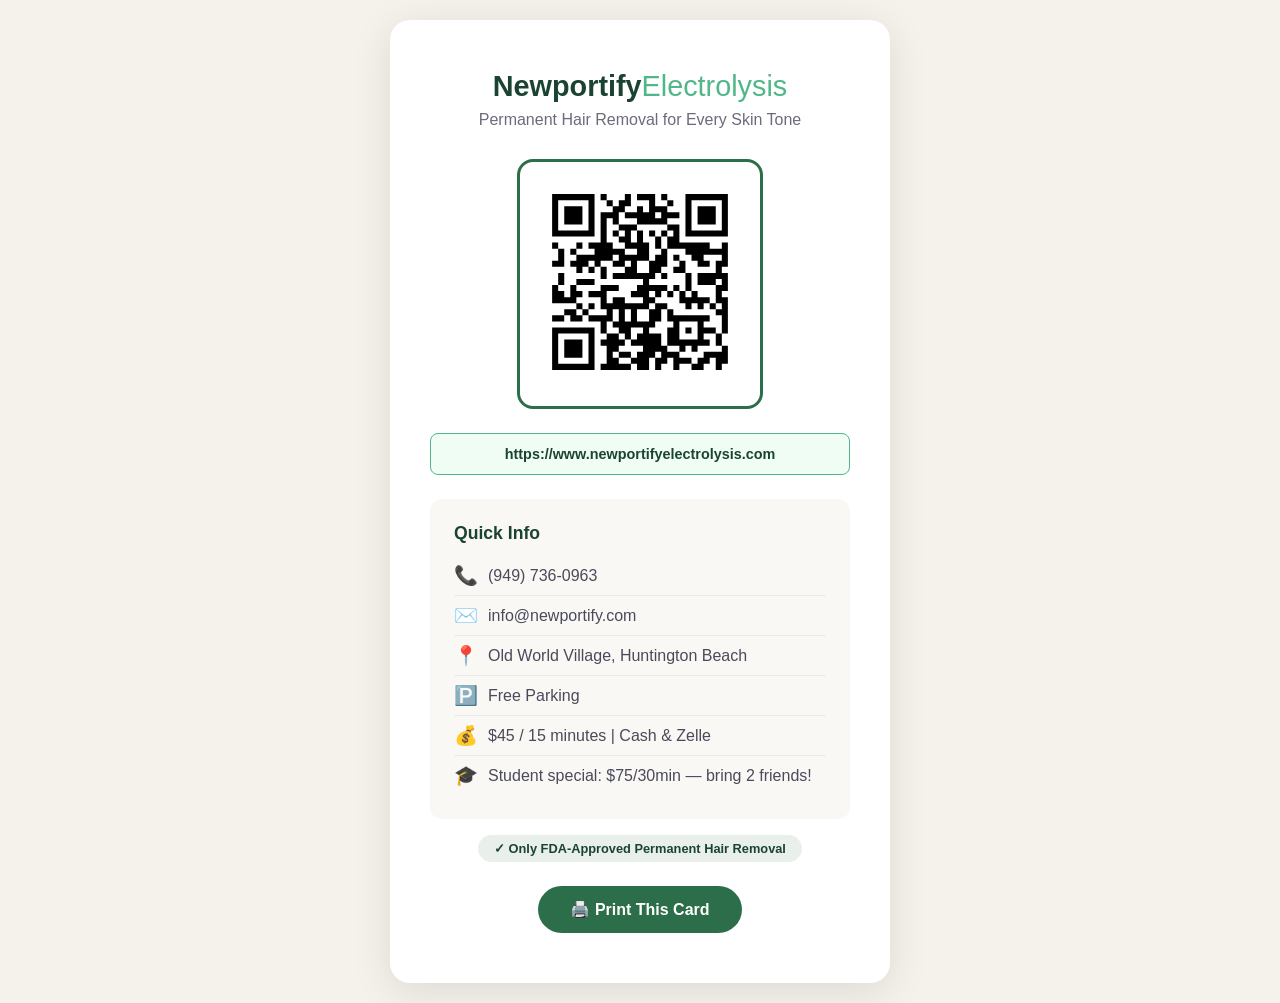
==== qr-code.html @ 3be2016d "Initial commit: Newportify Electrolysis website" ====
<!DOCTYPE html>
<html lang="en">
<head>
    <meta charset="UTF-8">
    <meta name="viewport" content="width=device-width, initial-scale=1.0">
    <title>Newportify Electrolysis - QR Code for Clients</title>
    <style>
        * { margin: 0; padding: 0; box-sizing: border-box; }
        body {
            font-family: 'Segoe UI', sans-serif;
            background: #f5f1eb;
            display: flex;
            justify-content: center;
            align-items: center;
            min-height: 100vh;
            padding: 20px;
        }
        .qr-container {
            background: white;
            border-radius: 20px;
            padding: 50px 40px;
            box-shadow: 0 8px 40px rgba(0,0,0,0.1);
            text-align: center;
            max-width: 500px;
            width: 100%;
        }
        h1 {
            font-size: 1.8rem;
            color: #1b4332;
            margin-bottom: 8px;
        }
        h1 span {
            color: #52b788;
            font-weight: 400;
        }
        .tagline {
            color: #6b6b7b;
            margin-bottom: 30px;
            font-size: 1rem;
        }
        .qr-wrapper {
            background: white;
            border: 3px solid #2c6e49;
            border-radius: 16px;
            padding: 20px;
            display: inline-block;
            margin-bottom: 24px;
        }
        #qrcode {
            display: inline-block;
        }
        .url-display {
            background: #f0fdf4;
            border: 1px solid #52b788;
            border-radius: 8px;
            padding: 12px 20px;
            margin-bottom: 24px;
            font-size: 0.9rem;
            color: #1b4332;
            word-break: break-all;
            font-weight: 600;
        }
        .info-section {
            text-align: left;
            background: #faf8f5;
            border-radius: 12px;
            padding: 24px;
            margin-top: 20px;
        }
        .info-section h3 {
            color: #1b4332;
            margin-bottom: 12px;
            font-size: 1.1rem;
        }
        .info-item {
            display: flex;
            align-items: center;
            gap: 10px;
            padding: 8px 0;
            color: #4a4a5a;
            border-bottom: 1px solid rgba(0,0,0,0.05);
        }
        .info-item:last-child { border-bottom: none; }
        .info-icon { font-size: 1.2rem; }
        .print-btn {
            margin-top: 24px;
            background: #2c6e49;
            color: white;
            border: none;
            padding: 14px 32px;
            border-radius: 50px;
            font-size: 1rem;
            font-weight: 600;
            cursor: pointer;
            transition: background 0.3s;
        }
        .print-btn:hover {
            background: #1b4332;
        }
        .fda-badge {
            display: inline-block;
            background: rgba(44,110,73,0.1);
            color: #1b4332;
            padding: 6px 16px;
            border-radius: 50px;
            font-size: 0.8rem;
            font-weight: 600;
            margin-top: 16px;
        }
        @media print {
            body { background: white; }
            .print-btn { display: none; }
            .qr-container { box-shadow: none; border: 2px solid #2c6e49; }
        }
    </style>
</head>
<body>
    <div class="qr-container">
        <h1>Newportify<span>Electrolysis</span></h1>
        <p class="tagline">Permanent Hair Removal for Every Skin Tone</p>
        
        <div class="qr-wrapper">
            <div id="qrcode"></div>
        </div>
        
        <div class="url-display" id="siteUrl">
            Scan to visit our website
        </div>

        <div class="info-section">
            <h3>Quick Info</h3>
            <div class="info-item">
                <span class="info-icon">📞</span>
                <span>(949) 736-0963</span>
            </div>
            <div class="info-item">
                <span class="info-icon">✉️</span>
                <span>info@newportify.com</span>
            </div>
            <div class="info-item">
                <span class="info-icon">📍</span>
                <span>Old World Village, Huntington Beach</span>
            </div>
            <div class="info-item">
                <span class="info-icon">🅿️</span>
                <span>Free Parking</span>
            </div>
            <div class="info-item">
                <span class="info-icon">💰</span>
                <span>$45 / 15 minutes | Cash & Zelle</span>
            </div>
            <div class="info-item">
                <span class="info-icon">🎓</span>
                <span>Student special: $75/30min — bring 2 friends!</span>
            </div>
        </div>

        <p class="fda-badge">✓ Only FDA-Approved Permanent Hair Removal</p>
        
        <button class="print-btn" onclick="window.print()">🖨️ Print This Card</button>
    </div>

    <script>
        // Set your live site URL here once deployed
        const siteUrl = "https://www.newportifyelectrolysis.com";
        document.getElementById("siteUrl").textContent = siteUrl;
        
        // Load the SVG QR code
        fetch('images/qr-code.svg')
            .then(r => r.text())
            .then(svg => {
                document.getElementById("qrcode").innerHTML = svg;
                // Resize the SVG
                const svgEl = document.querySelector('#qrcode svg');
                if (svgEl) {
                    svgEl.setAttribute('width', '200');
                    svgEl.setAttribute('height', '200');
                }
            })
            .catch(() => {
                // Fallback: use CDN QR library
                const script = document.createElement('script');
                script.src = 'https://cdn.jsdelivr.net/npm/qrcodejs@1.0.0/qrcode.min.js';
                script.onload = () => {
                    new QRCode(document.getElementById("qrcode"), {
                        text: siteUrl,
                        width: 200,
                        height: 200,
                        colorDark: "#1b4332",
                        colorLight: "#ffffff",
                        correctLevel: QRCode.CorrectLevel.H
                    });
                };
                document.head.appendChild(script);
            });
    </script>
</body>
</html>
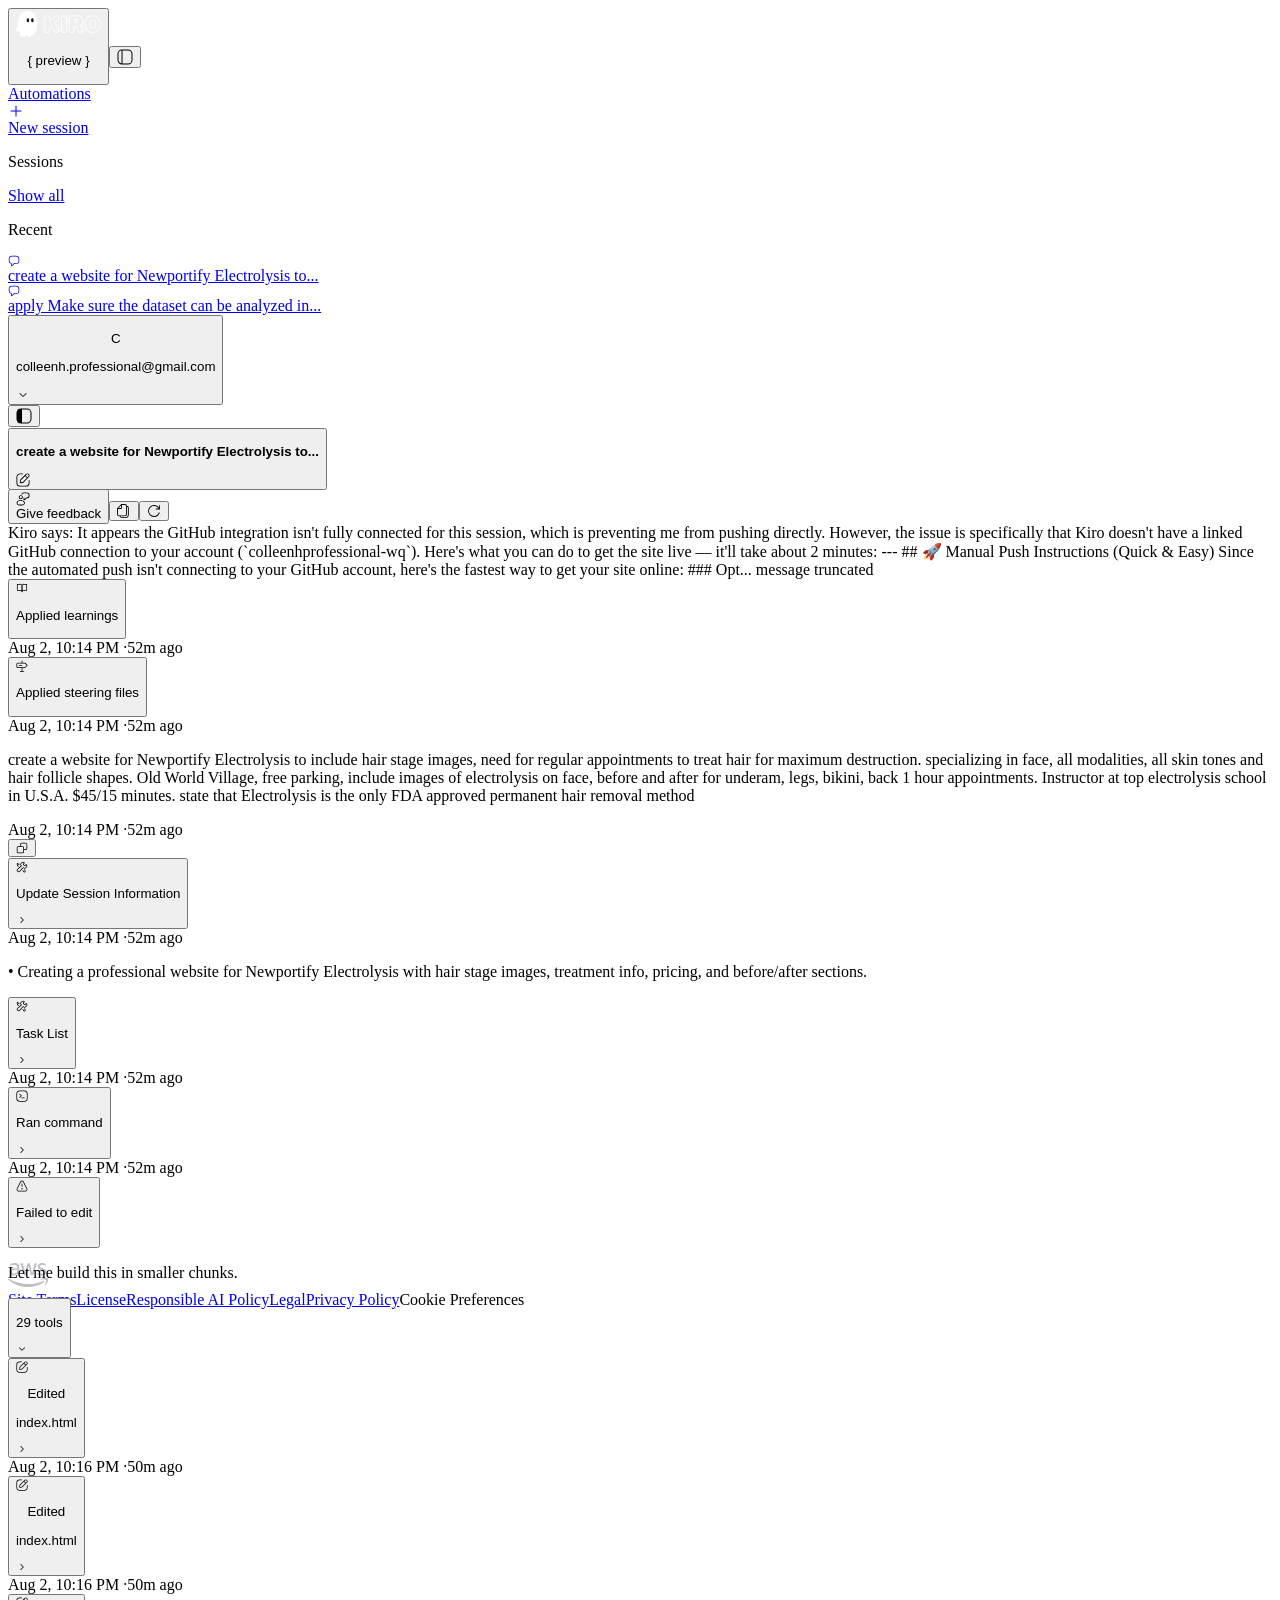
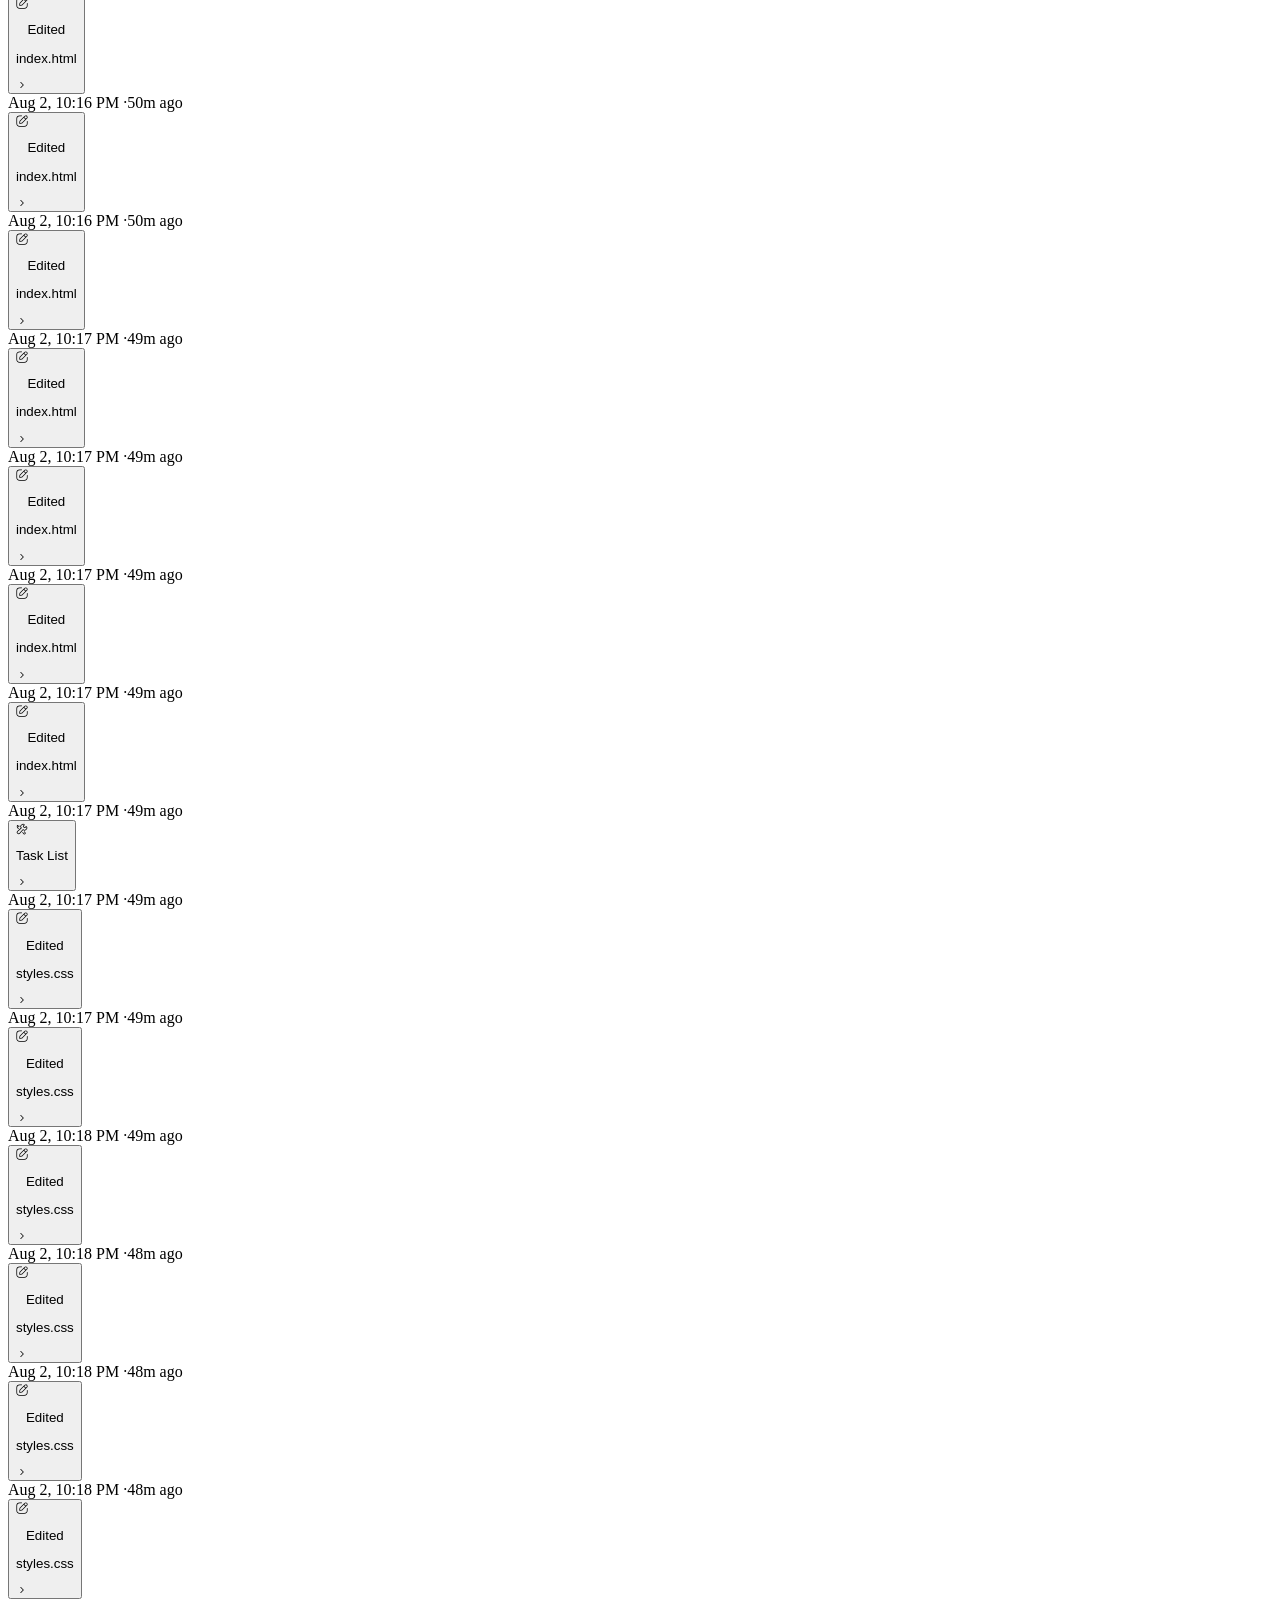
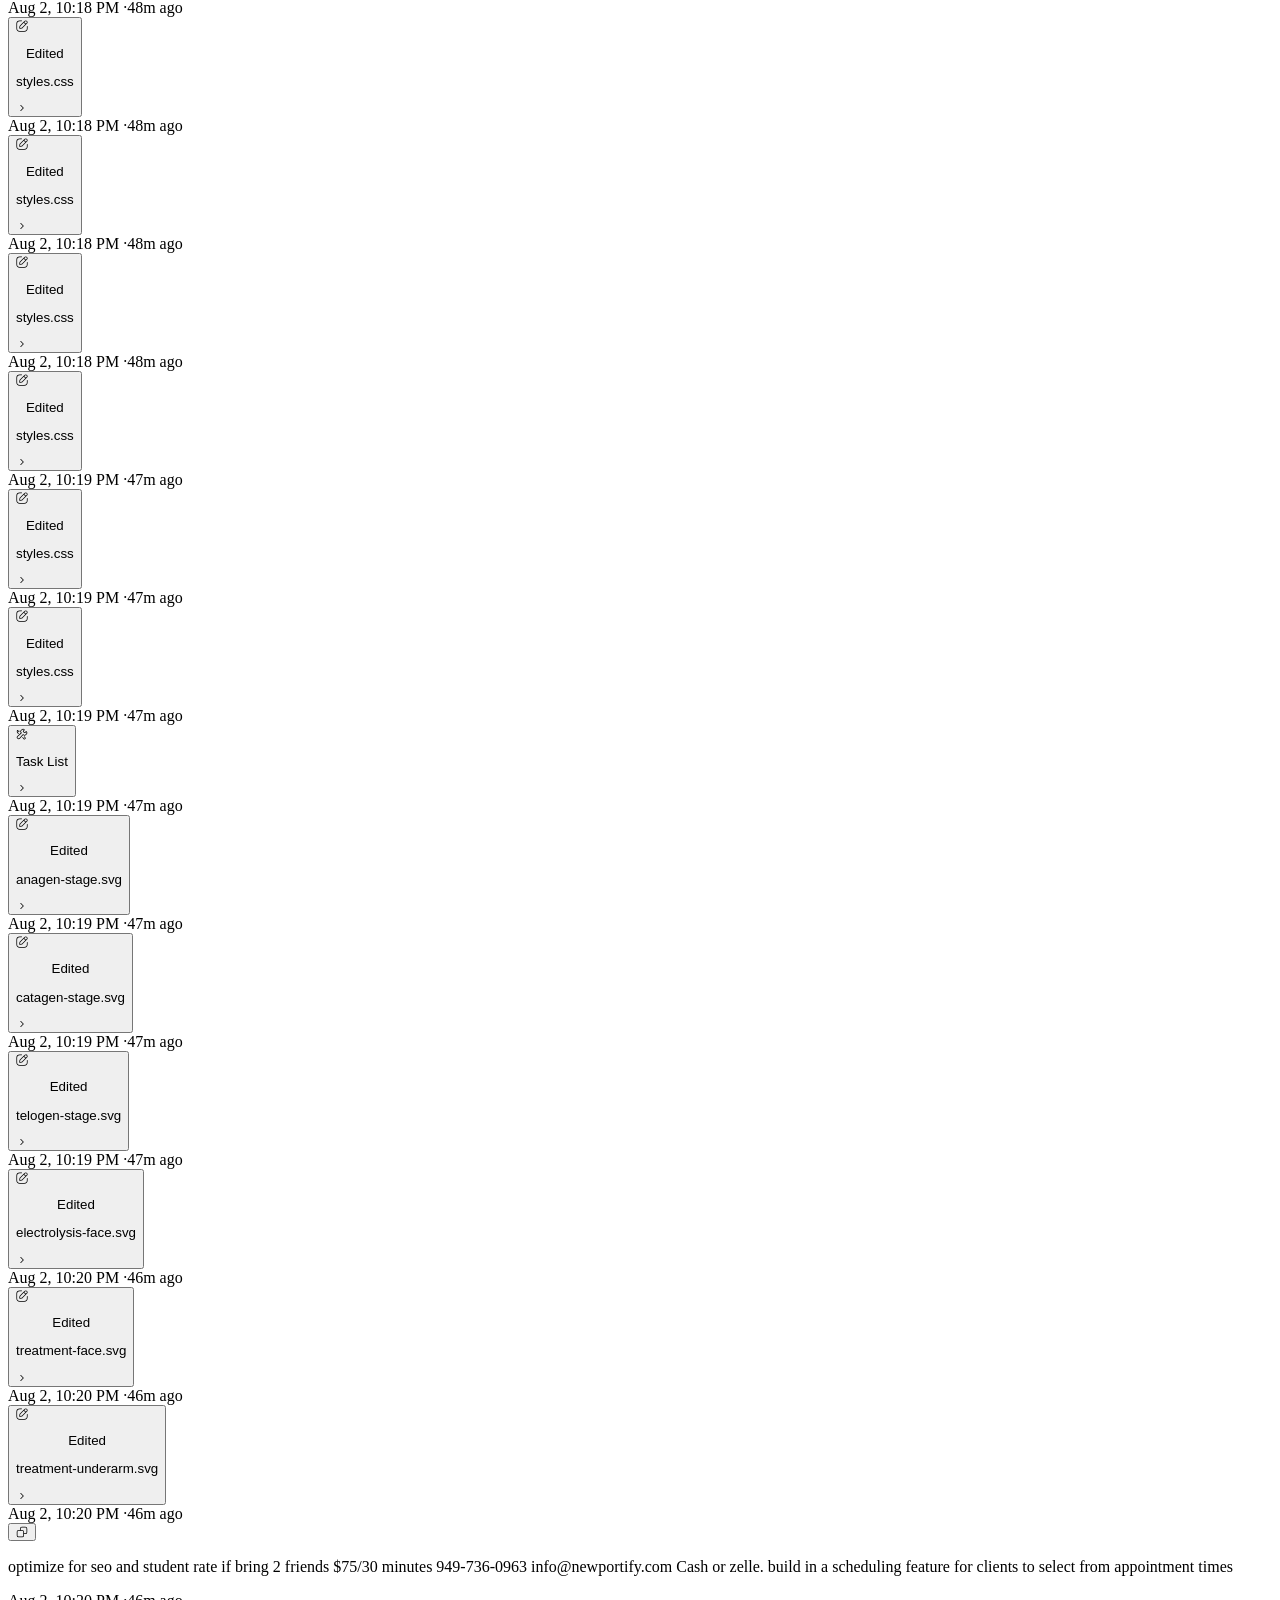
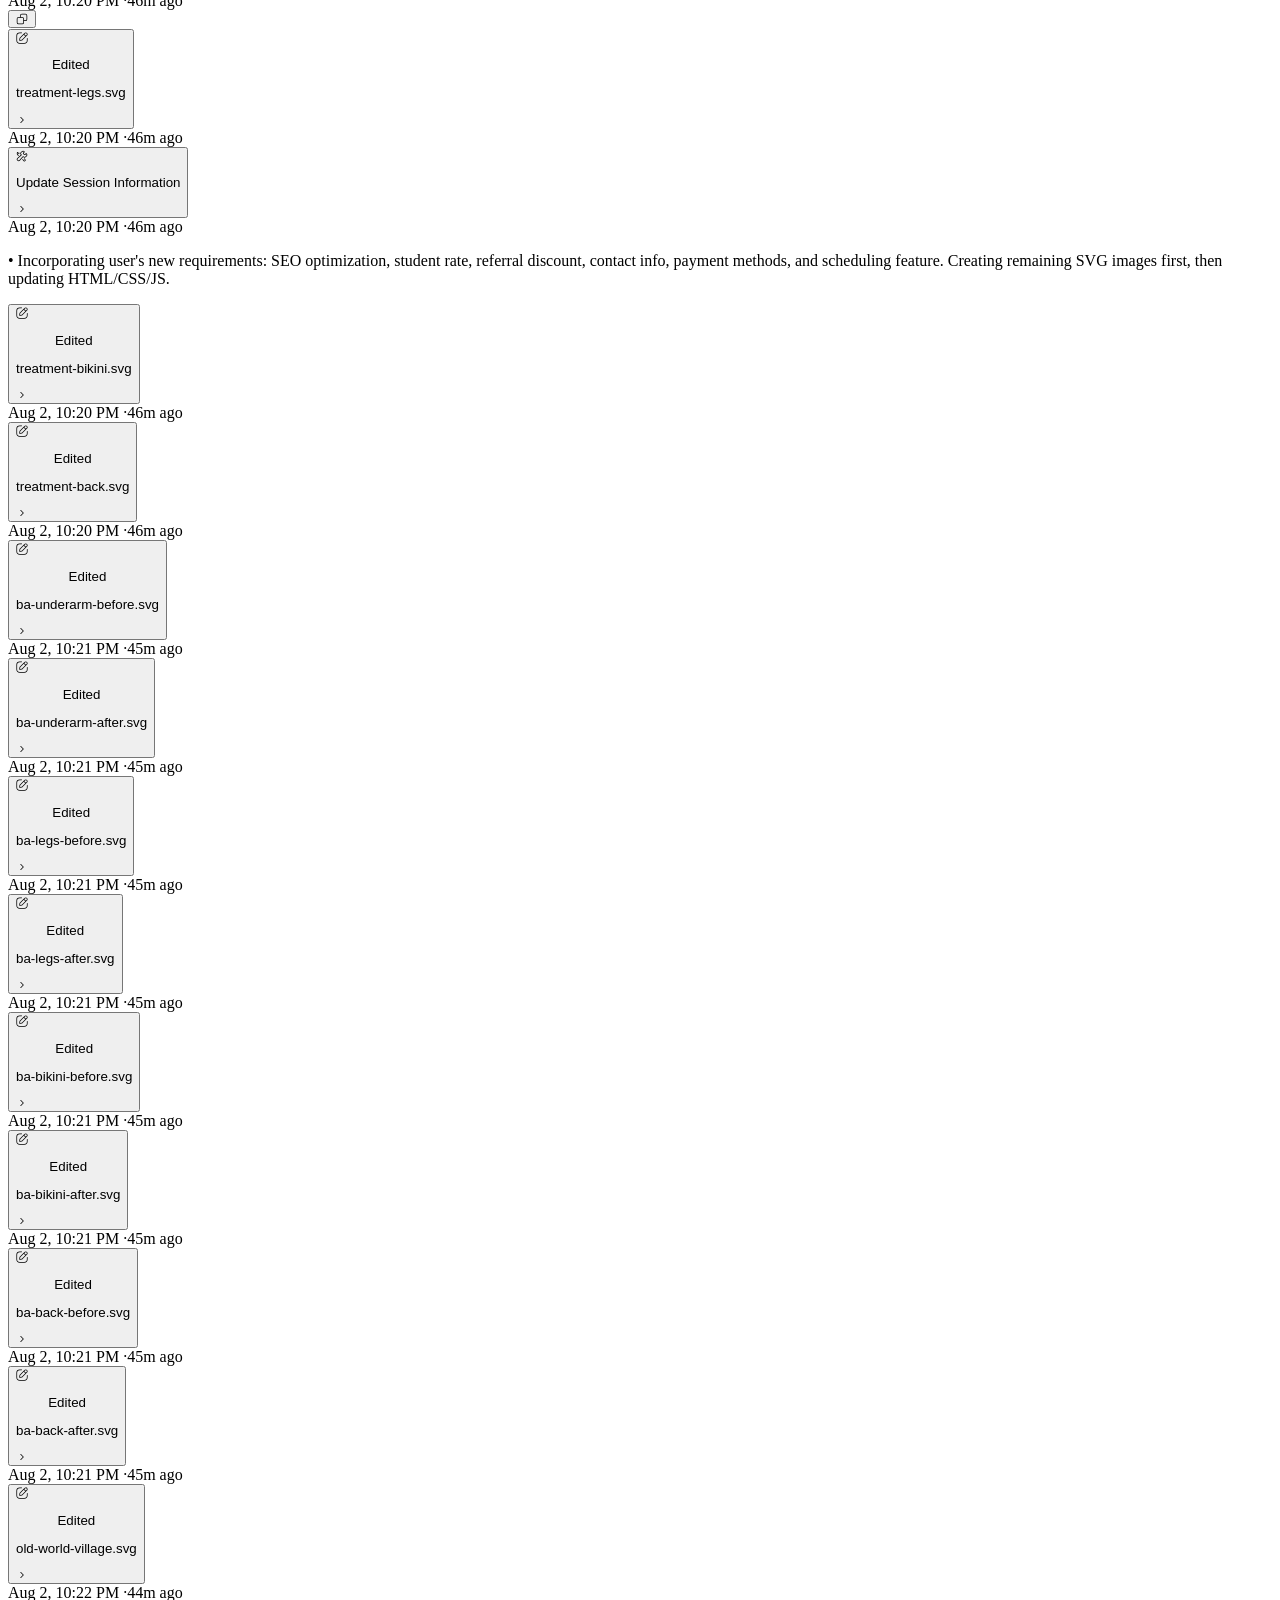
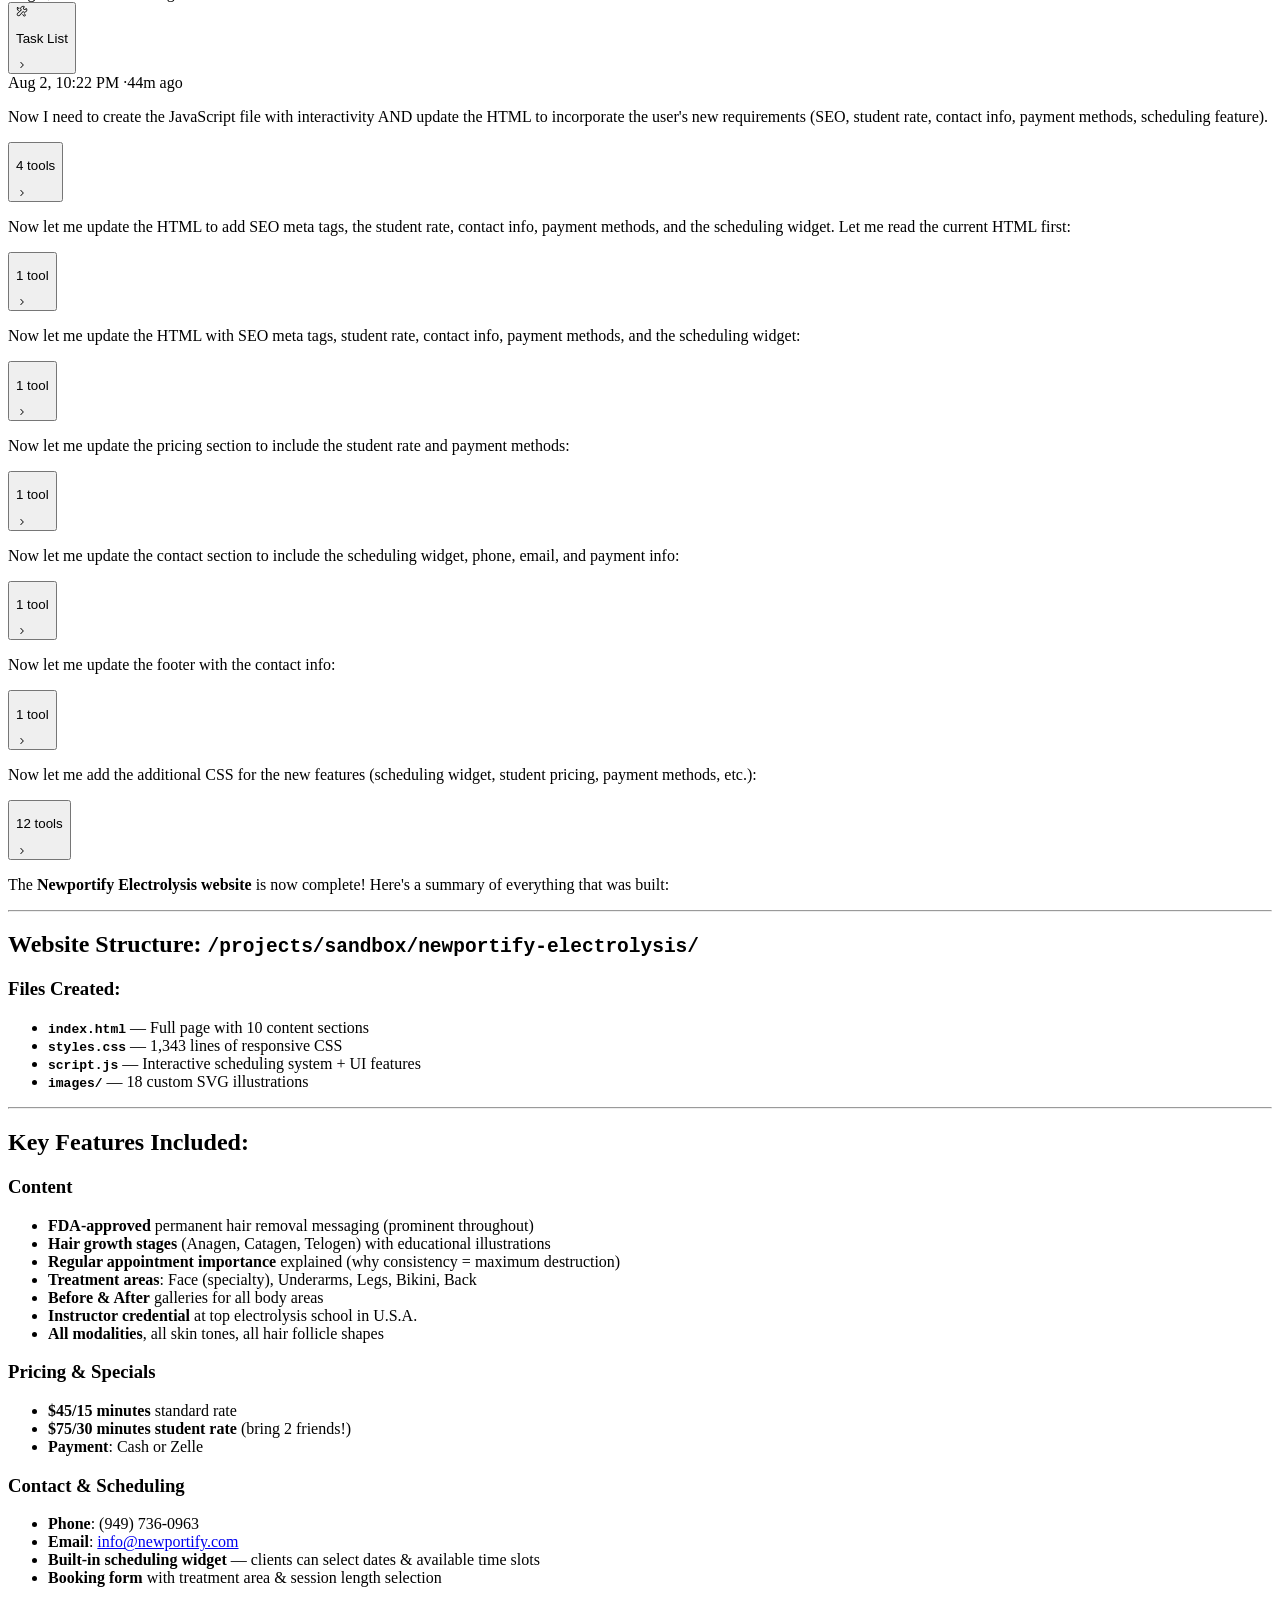
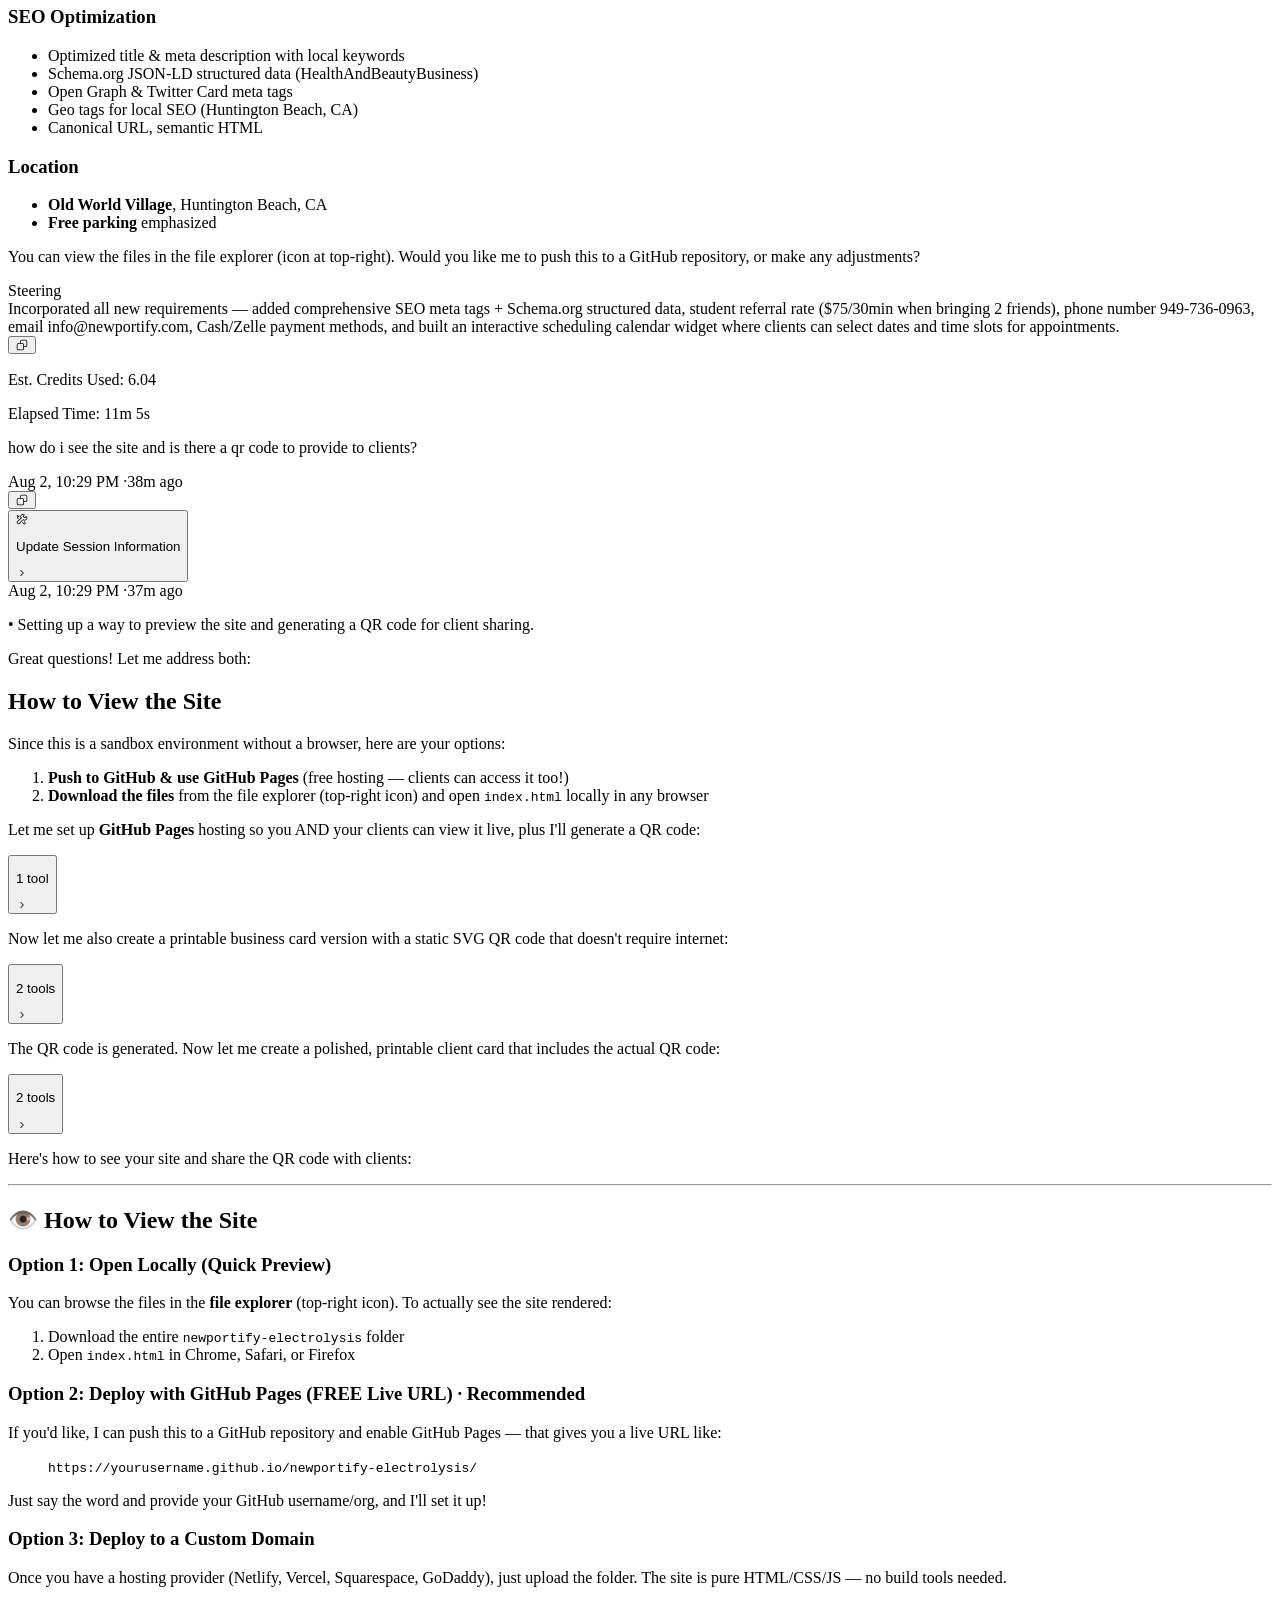
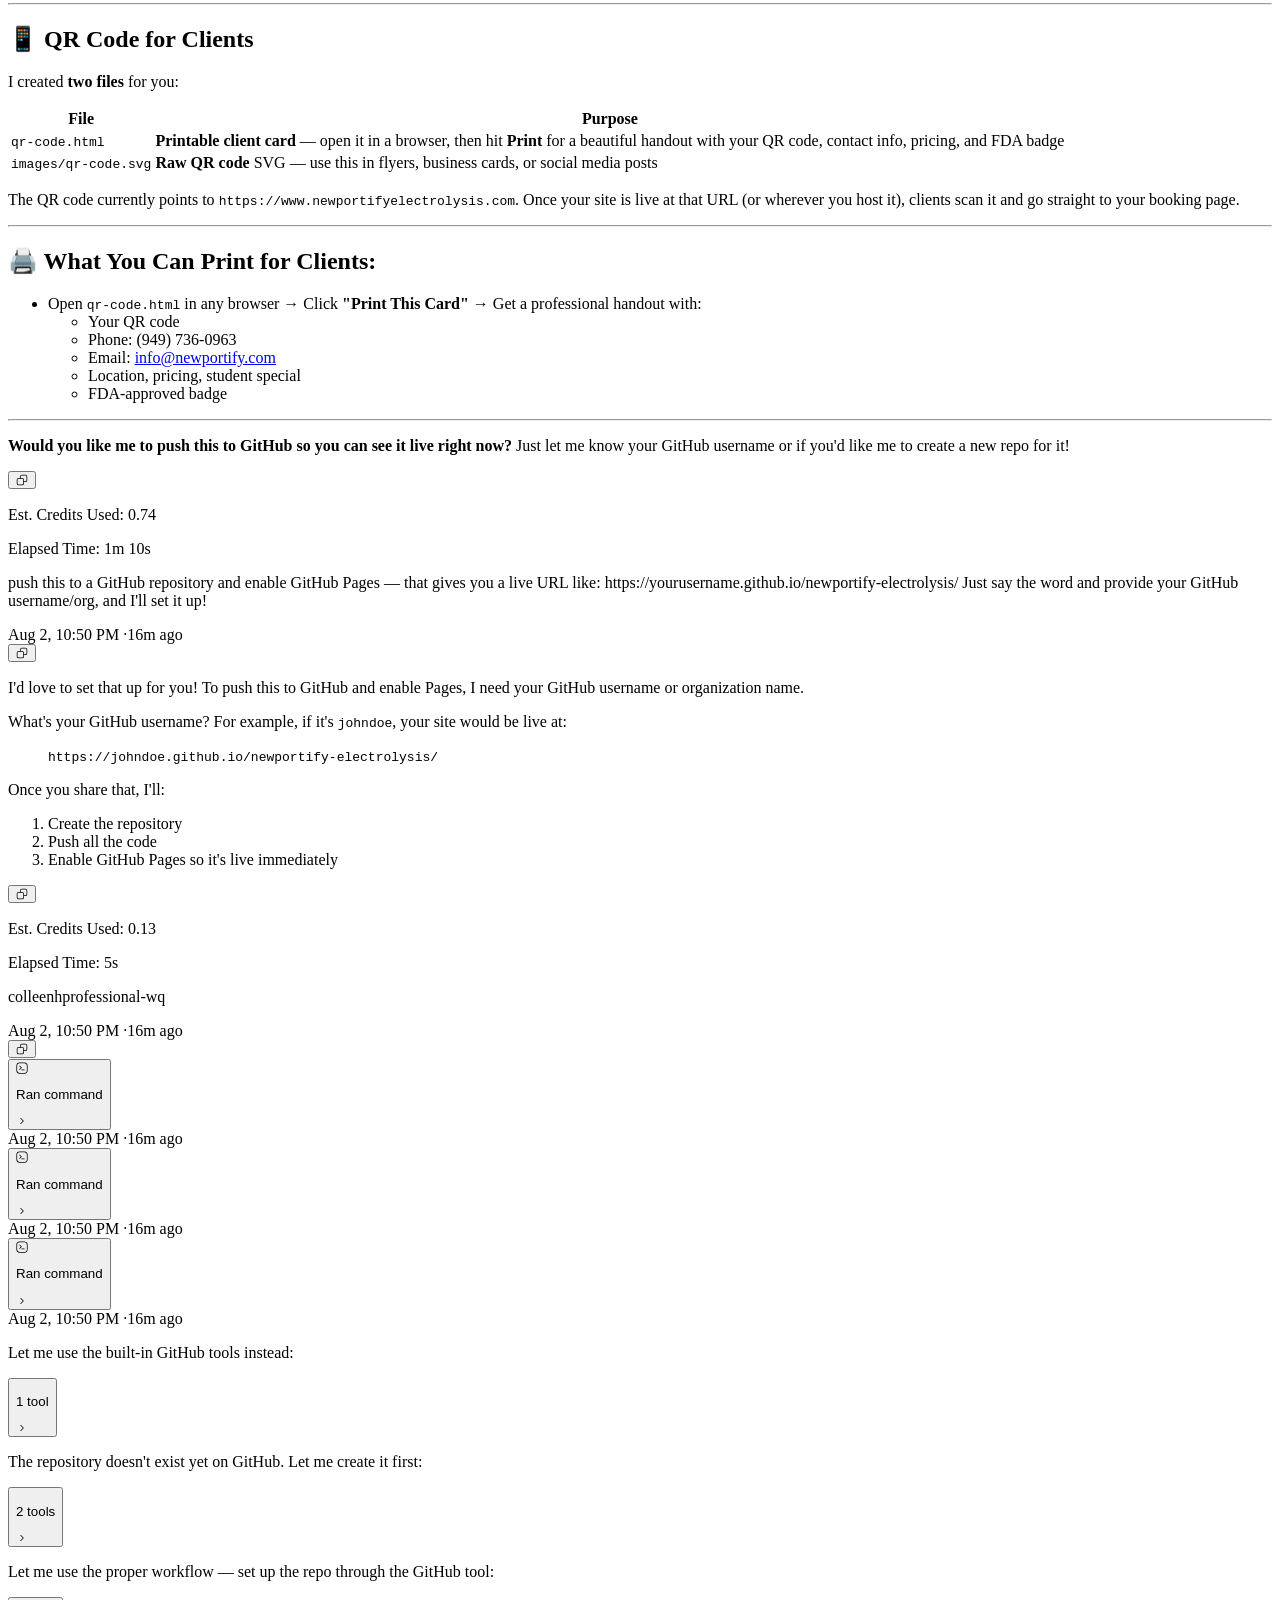
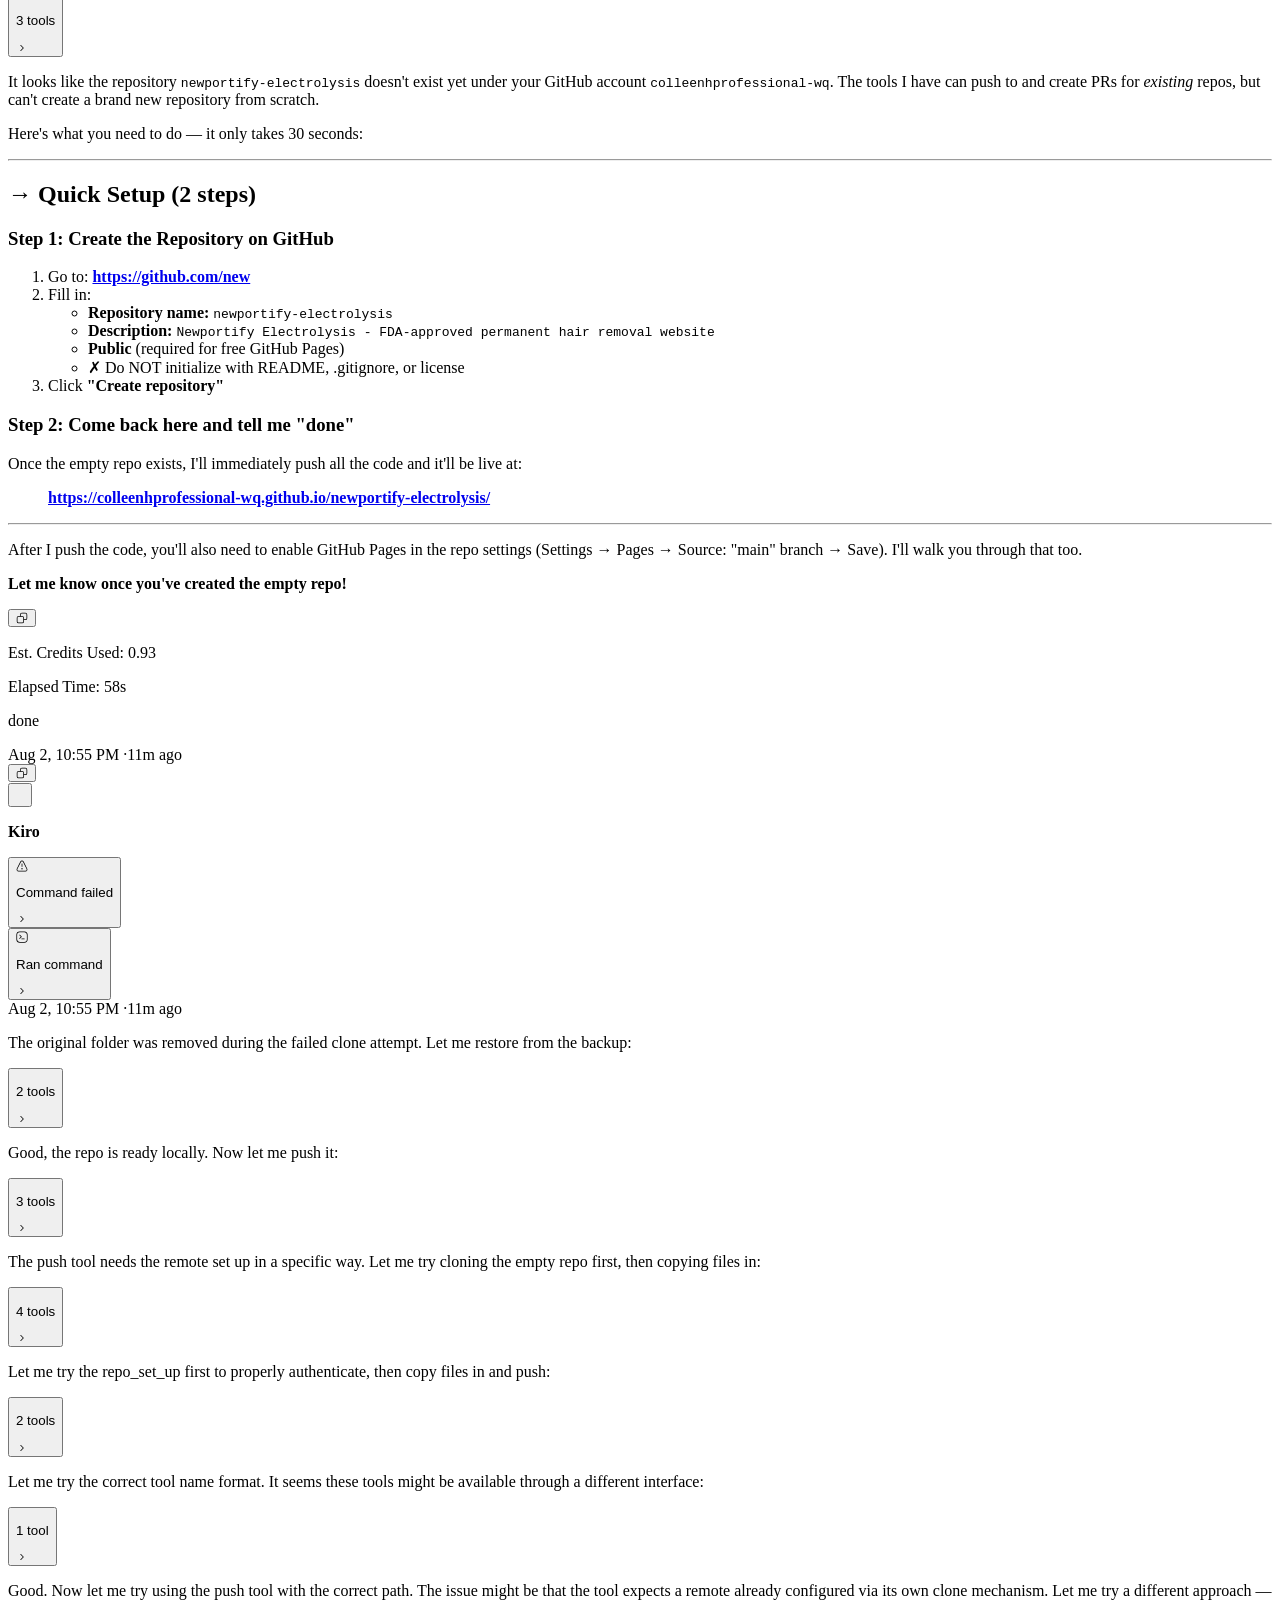
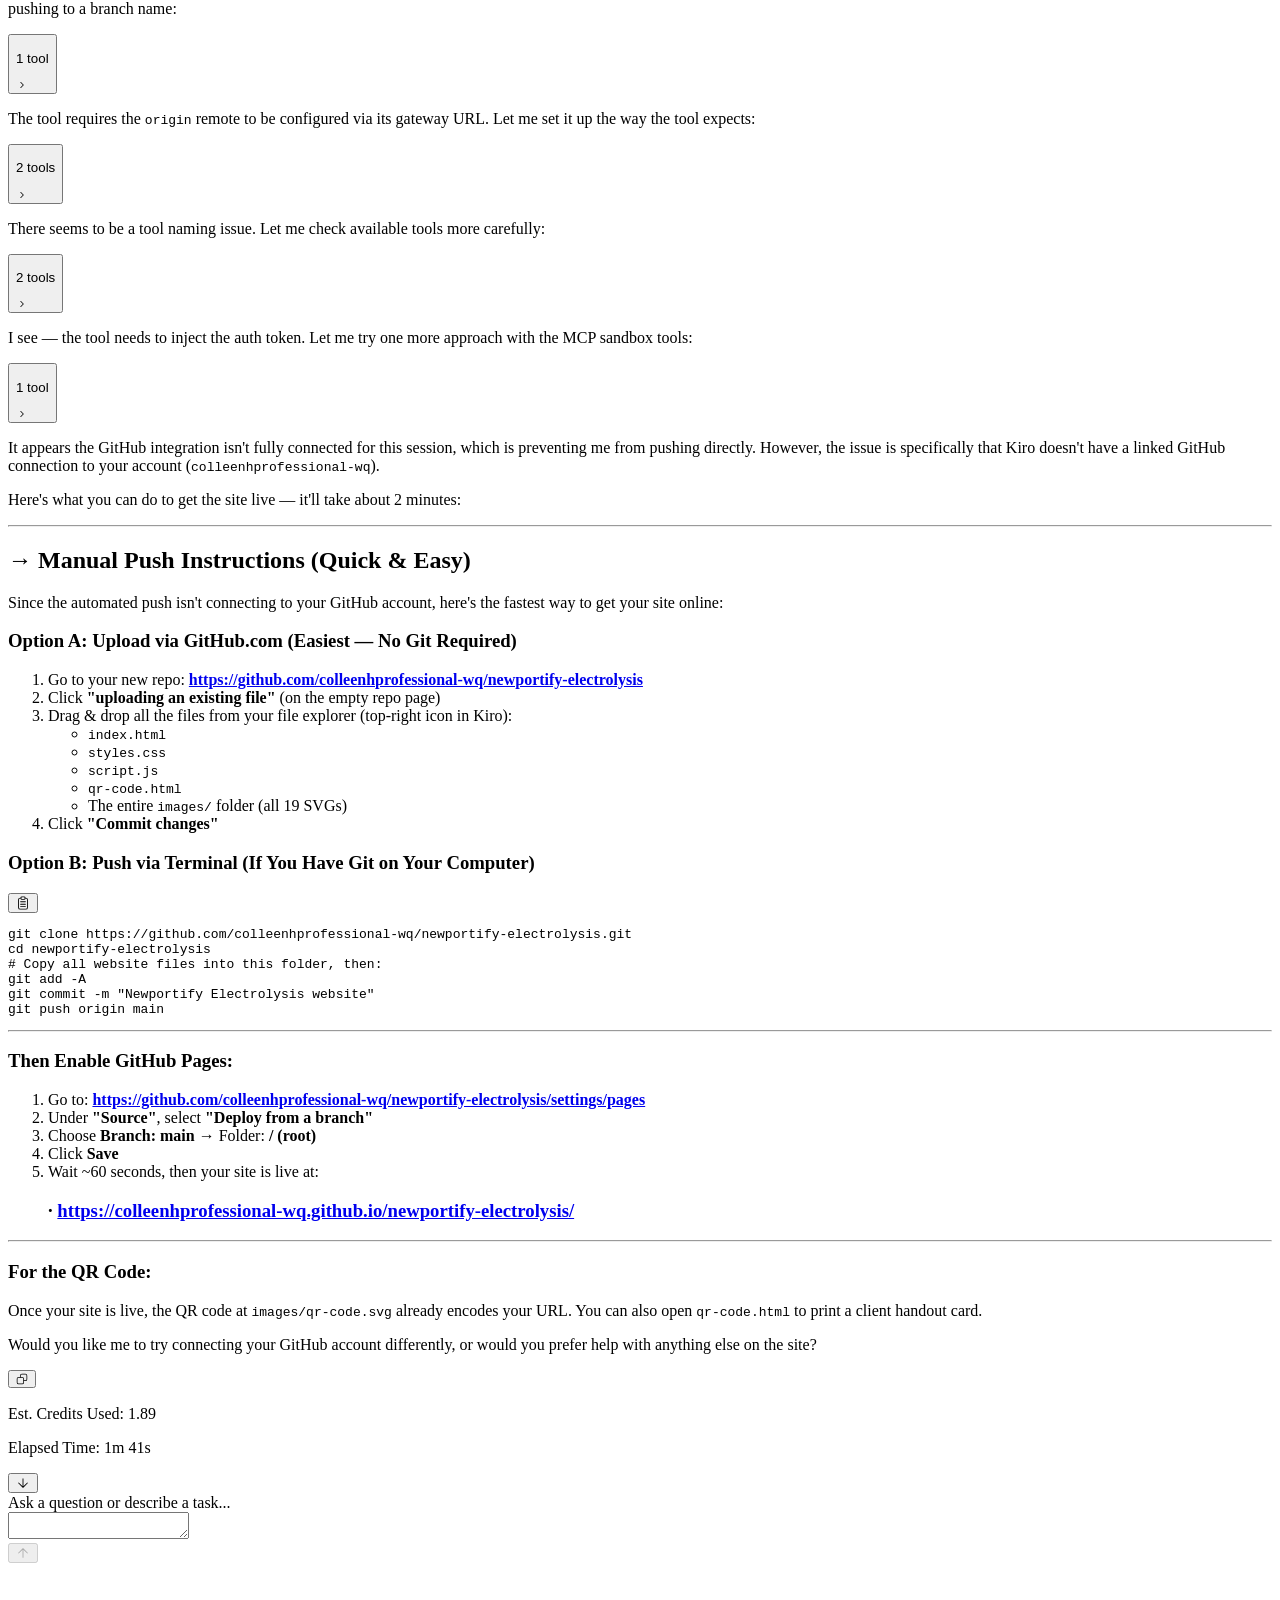
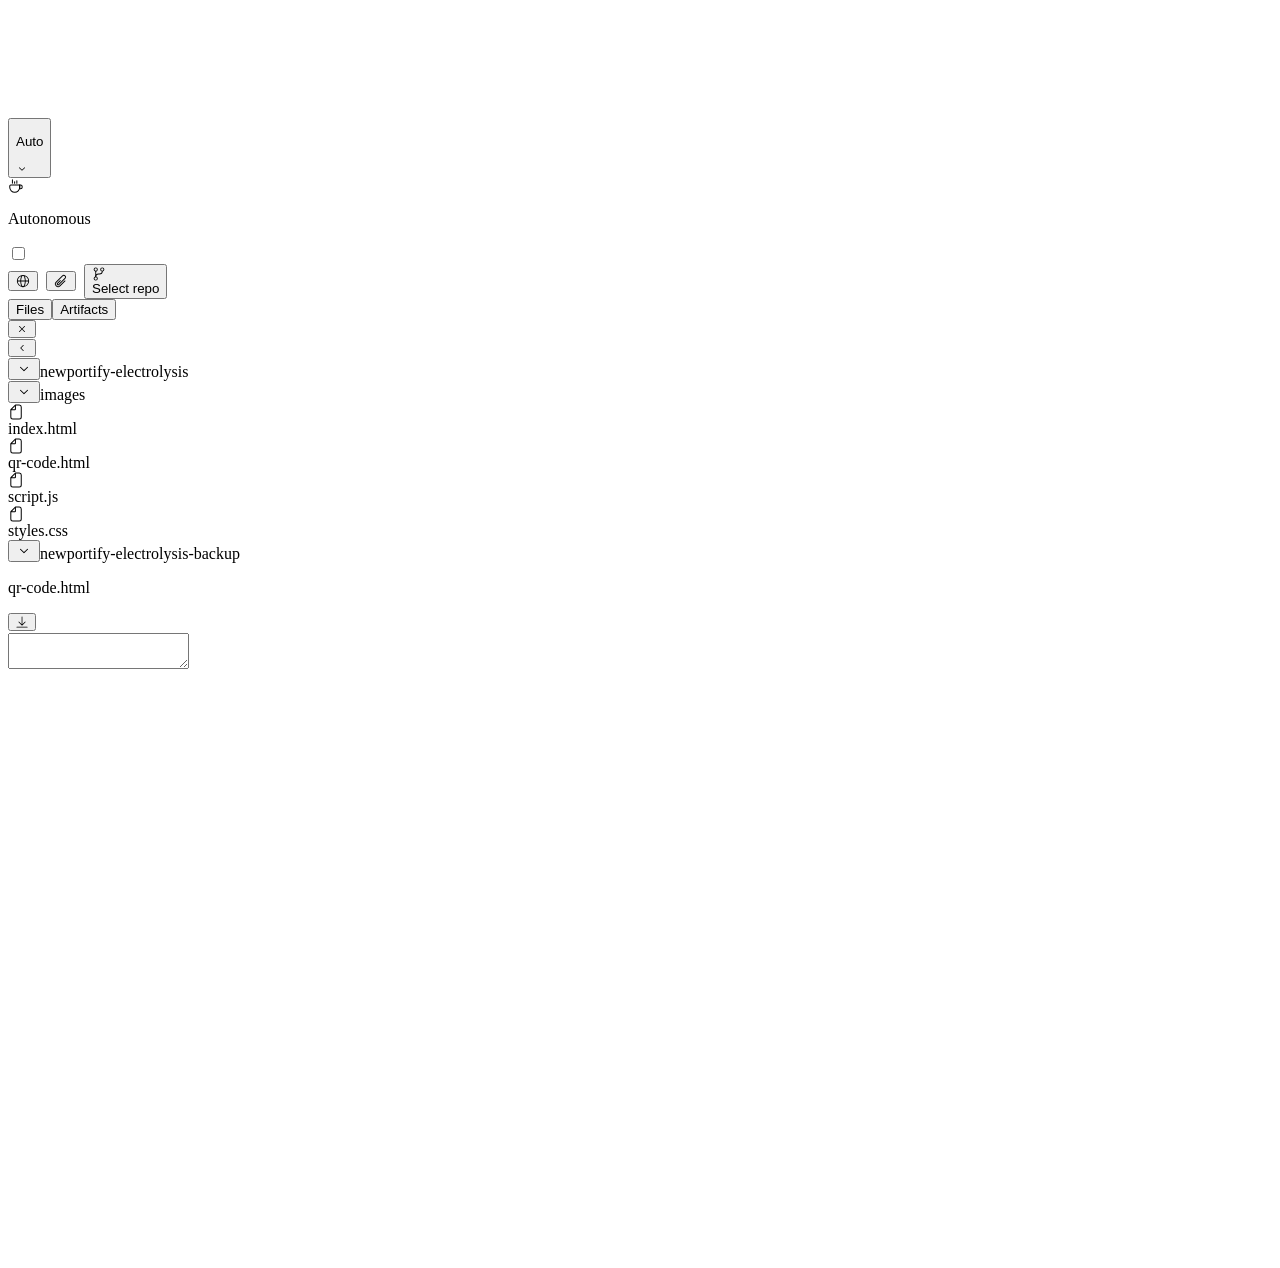
==== commit 4b6cc384: "Add files via upload" ====
--- a/qr-code.html
+++ b/qr-code.html
@@ -1,10 +1,4497 @@
 <!DOCTYPE html>
-<html lang="en">
-<head>
-    <meta charset="UTF-8">
-    <meta name="viewport" content="width=device-width, initial-scale=1.0">
-    <title>Newportify Electrolysis - QR Code for Clients</title>
-    <style>
+<!-- saved from url=(0065)https://app.kiro.dev/session/a8d07e7f-59ea-44fc-bf17-b171b6a83663 -->
+<html lang="en"><head><meta http-equiv="Content-Type" content="text/html; charset=UTF-8">
+  
+  <meta name="viewport" content="width=device-width, initial-scale=1.0">
+  <meta name="nonce" value="d3FPokdVhEq-DyOszSFL4Q">
+  <meta name="csp-nonce" content="d3FPokdVhEq-DyOszSFL4Q">
+  <meta property="csp-nonce" content="d3FPokdVhEq-DyOszSFL4Q">
+  <meta name="stage" content="prod">
+  <meta name="cdn-base-url" content="https://assets.app.kiro.dev/releases/72d261c2209dc2d2">
+  <!-- CSRF token not available for unauthenticated user -->
+  <!-- User ID not available for unauthenticated user -->
+  <!-- IDP not available for unauthenticated user -->
+  <!-- Profile ARN not available -->
+
+  <meta name="user-status" content="anonymous">
+  <meta name="kiro-regions" content="us-east-1,eu-central-1">
+  <meta name="allowlisted-features" value="enableSpecSpaces,enableCoupons,enableFeedback,enableWebRefresh,kaaRemoteLoading,enableStudentPlan,enableApiKeys,enableEducatorPlan,enableAutomations,enableKiroWebPowerAuth,enableGitLabProvider,enableProviderPowers,enableNewOverages,enableRevampedPlans,enablePrDetailPanel,enableMidwayObo">
+  <title>create a website for Newportify Electrolysis to... | Kiro Web</title>
+  <link rel="icon" type="image/svg+xml" href="https://assets.app.kiro.dev/releases/72d261c2209dc2d2/favicon.svg">
+  <link rel="stylesheet" href="./qr-code_files/main.css" nonce="">
+  <link rel="modulepreload" href="./qr-code_files/vendor.js.download" nonce="">
+<link rel="modulepreload" as="script" crossorigin="" href="https://assets.app.kiro.dev/releases/72d261c2209dc2d2/LandingPage.js"><link rel="modulepreload" as="script" crossorigin="" href="https://assets.app.kiro.dev/releases/72d261c2209dc2d2/pending-spec-message-store.js"><link rel="modulepreload" as="script" crossorigin="" href="https://assets.app.kiro.dev/releases/72d261c2209dc2d2/mermaid.js"><link rel="modulepreload" as="script" crossorigin="" href="https://assets.app.kiro.dev/releases/72d261c2209dc2d2/RepoButton.js"><link rel="modulepreload" as="script" crossorigin="" href="https://assets.app.kiro.dev/releases/72d261c2209dc2d2/useInitiateProviderAuth.js"><link rel="modulepreload" as="script" crossorigin="" href="https://assets.app.kiro.dev/releases/72d261c2209dc2d2/oauth-state.js"><link rel="modulepreload" as="script" crossorigin="" href="https://assets.app.kiro.dev/releases/72d261c2209dc2d2/GitLabPatModal.js"><link rel="modulepreload" as="script" crossorigin="" href="https://assets.app.kiro.dev/releases/72d261c2209dc2d2/useAvailableProviders.js"><link rel="modulepreload" as="script" crossorigin="" href="https://assets.app.kiro.dev/releases/72d261c2209dc2d2/useCompleteProviderAuth.js"><link rel="modulepreload" as="script" crossorigin="" href="https://assets.app.kiro.dev/releases/72d261c2209dc2d2/NetworkAccessSelector.js"><link rel="modulepreload" as="script" crossorigin="" href="https://assets.app.kiro.dev/releases/72d261c2209dc2d2/constants.js"><link rel="stylesheet" crossorigin="" href="./qr-code_files/NetworkAccessSelector-iPW-nWJh.css"><link rel="modulepreload" as="script" crossorigin="" href="https://assets.app.kiro.dev/releases/72d261c2209dc2d2/emailConsentEligibility.js"><link rel="modulepreload" as="script" crossorigin="" href="https://assets.app.kiro.dev/releases/72d261c2209dc2d2/use-landing-page-gate.js"><link rel="modulepreload" as="script" crossorigin="" href="https://assets.app.kiro.dev/releases/72d261c2209dc2d2/PendingInvitationsModal.js"><link rel="stylesheet" crossorigin="" href="./qr-code_files/PendingInvitationsModal-BiOPzJdc.css"><link rel="modulepreload" as="script" crossorigin="" href="https://assets.app.kiro.dev/releases/72d261c2209dc2d2/pending-autonomous-message-store.js"><link rel="modulepreload" as="script" crossorigin="" href="https://assets.app.kiro.dev/releases/72d261c2209dc2d2/emailConsentTelemetry.js"><link rel="stylesheet" crossorigin="" href="./qr-code_files/LandingPage-BdJgtByx.css"><style></style><link rel="modulepreload" as="script" crossorigin="" href="https://assets.app.kiro.dev/releases/72d261c2209dc2d2/SessionDetail.js"><link rel="modulepreload" as="script" crossorigin="" href="https://assets.app.kiro.dev/releases/72d261c2209dc2d2/survey-sampling.js"><link rel="modulepreload" as="script" crossorigin="" href="https://assets.app.kiro.dev/releases/72d261c2209dc2d2/MarkdownPreview.js"><link rel="stylesheet" crossorigin="" href="./qr-code_files/SessionDetail-B5PXTyy5.css"><link rel="modulepreload" as="script" crossorigin="" href="https://assets.app.kiro.dev/releases/72d261c2209dc2d2/KiroCodeViewerInner.js"><link rel="stylesheet" crossorigin="" href="./qr-code_files/KiroCodeViewerInner-DVPhPZL0.css"><link rel="modulepreload" as="script" crossorigin="" href="https://assets.app.kiro.dev/releases/72d261c2209dc2d2/python.js"><style nonce="" type="text/css" media="screen" class="monaco-colors">.codicon-add:before { content: '\ea60'; }
+.codicon-plus:before { content: '\ea60'; }
+.codicon-gist-new:before { content: '\ea60'; }
+.codicon-repo-create:before { content: '\ea60'; }
+.codicon-lightbulb:before { content: '\ea61'; }
+.codicon-light-bulb:before { content: '\ea61'; }
+.codicon-repo:before { content: '\ea62'; }
+.codicon-repo-delete:before { content: '\ea62'; }
+.codicon-gist-fork:before { content: '\ea63'; }
+.codicon-repo-forked:before { content: '\ea63'; }
+.codicon-git-pull-request:before { content: '\ea64'; }
+.codicon-git-pull-request-abandoned:before { content: '\ea64'; }
+.codicon-record-keys:before { content: '\ea65'; }
+.codicon-keyboard:before { content: '\ea65'; }
+.codicon-tag:before { content: '\ea66'; }
+.codicon-git-pull-request-label:before { content: '\ea66'; }
+.codicon-tag-add:before { content: '\ea66'; }
+.codicon-tag-remove:before { content: '\ea66'; }
+.codicon-person:before { content: '\ea67'; }
+.codicon-person-follow:before { content: '\ea67'; }
+.codicon-person-outline:before { content: '\ea67'; }
+.codicon-person-filled:before { content: '\ea67'; }
+.codicon-source-control:before { content: '\ea68'; }
+.codicon-mirror:before { content: '\ea69'; }
+.codicon-mirror-public:before { content: '\ea69'; }
+.codicon-star:before { content: '\ea6a'; }
+.codicon-star-add:before { content: '\ea6a'; }
+.codicon-star-delete:before { content: '\ea6a'; }
+.codicon-star-empty:before { content: '\ea6a'; }
+.codicon-comment:before { content: '\ea6b'; }
+.codicon-comment-add:before { content: '\ea6b'; }
+.codicon-alert:before { content: '\ea6c'; }
+.codicon-warning:before { content: '\ea6c'; }
+.codicon-search:before { content: '\ea6d'; }
+.codicon-search-save:before { content: '\ea6d'; }
+.codicon-log-out:before { content: '\ea6e'; }
+.codicon-sign-out:before { content: '\ea6e'; }
+.codicon-log-in:before { content: '\ea6f'; }
+.codicon-sign-in:before { content: '\ea6f'; }
+.codicon-eye:before { content: '\ea70'; }
+.codicon-eye-unwatch:before { content: '\ea70'; }
+.codicon-eye-watch:before { content: '\ea70'; }
+.codicon-circle-filled:before { content: '\ea71'; }
+.codicon-primitive-dot:before { content: '\ea71'; }
+.codicon-close-dirty:before { content: '\ea71'; }
+.codicon-debug-breakpoint:before { content: '\ea71'; }
+.codicon-debug-breakpoint-disabled:before { content: '\ea71'; }
+.codicon-debug-hint:before { content: '\ea71'; }
+.codicon-terminal-decoration-success:before { content: '\ea71'; }
+.codicon-primitive-square:before { content: '\ea72'; }
+.codicon-edit:before { content: '\ea73'; }
+.codicon-pencil:before { content: '\ea73'; }
+.codicon-info:before { content: '\ea74'; }
+.codicon-issue-opened:before { content: '\ea74'; }
+.codicon-gist-private:before { content: '\ea75'; }
+.codicon-git-fork-private:before { content: '\ea75'; }
+.codicon-lock:before { content: '\ea75'; }
+.codicon-mirror-private:before { content: '\ea75'; }
+.codicon-close:before { content: '\ea76'; }
+.codicon-remove-close:before { content: '\ea76'; }
+.codicon-x:before { content: '\ea76'; }
+.codicon-repo-sync:before { content: '\ea77'; }
+.codicon-sync:before { content: '\ea77'; }
+.codicon-clone:before { content: '\ea78'; }
+.codicon-desktop-download:before { content: '\ea78'; }
+.codicon-beaker:before { content: '\ea79'; }
+.codicon-microscope:before { content: '\ea79'; }
+.codicon-vm:before { content: '\ea7a'; }
+.codicon-device-desktop:before { content: '\ea7a'; }
+.codicon-file:before { content: '\ea7b'; }
+.codicon-more:before { content: '\ea7c'; }
+.codicon-ellipsis:before { content: '\ea7c'; }
+.codicon-kebab-horizontal:before { content: '\ea7c'; }
+.codicon-mail-reply:before { content: '\ea7d'; }
+.codicon-reply:before { content: '\ea7d'; }
+.codicon-organization:before { content: '\ea7e'; }
+.codicon-organization-filled:before { content: '\ea7e'; }
+.codicon-organization-outline:before { content: '\ea7e'; }
+.codicon-new-file:before { content: '\ea7f'; }
+.codicon-file-add:before { content: '\ea7f'; }
+.codicon-new-folder:before { content: '\ea80'; }
+.codicon-file-directory-create:before { content: '\ea80'; }
+.codicon-trash:before { content: '\ea81'; }
+.codicon-trashcan:before { content: '\ea81'; }
+.codicon-history:before { content: '\ea82'; }
+.codicon-clock:before { content: '\ea82'; }
+.codicon-folder:before { content: '\ea83'; }
+.codicon-file-directory:before { content: '\ea83'; }
+.codicon-symbol-folder:before { content: '\ea83'; }
+.codicon-logo-github:before { content: '\ea84'; }
+.codicon-mark-github:before { content: '\ea84'; }
+.codicon-github:before { content: '\ea84'; }
+.codicon-terminal:before { content: '\ea85'; }
+.codicon-console:before { content: '\ea85'; }
+.codicon-repl:before { content: '\ea85'; }
+.codicon-zap:before { content: '\ea86'; }
+.codicon-symbol-event:before { content: '\ea86'; }
+.codicon-error:before { content: '\ea87'; }
+.codicon-stop:before { content: '\ea87'; }
+.codicon-variable:before { content: '\ea88'; }
+.codicon-symbol-variable:before { content: '\ea88'; }
+.codicon-array:before { content: '\ea8a'; }
+.codicon-symbol-array:before { content: '\ea8a'; }
+.codicon-symbol-module:before { content: '\ea8b'; }
+.codicon-symbol-package:before { content: '\ea8b'; }
+.codicon-symbol-namespace:before { content: '\ea8b'; }
+.codicon-symbol-object:before { content: '\ea8b'; }
+.codicon-symbol-method:before { content: '\ea8c'; }
+.codicon-symbol-function:before { content: '\ea8c'; }
+.codicon-symbol-constructor:before { content: '\ea8c'; }
+.codicon-symbol-boolean:before { content: '\ea8f'; }
+.codicon-symbol-null:before { content: '\ea8f'; }
+.codicon-symbol-numeric:before { content: '\ea90'; }
+.codicon-symbol-number:before { content: '\ea90'; }
+.codicon-symbol-structure:before { content: '\ea91'; }
+.codicon-symbol-struct:before { content: '\ea91'; }
+.codicon-symbol-parameter:before { content: '\ea92'; }
+.codicon-symbol-type-parameter:before { content: '\ea92'; }
+.codicon-symbol-key:before { content: '\ea93'; }
+.codicon-symbol-text:before { content: '\ea93'; }
+.codicon-symbol-reference:before { content: '\ea94'; }
+.codicon-go-to-file:before { content: '\ea94'; }
+.codicon-symbol-enum:before { content: '\ea95'; }
+.codicon-symbol-value:before { content: '\ea95'; }
+.codicon-symbol-ruler:before { content: '\ea96'; }
+.codicon-symbol-unit:before { content: '\ea96'; }
+.codicon-activate-breakpoints:before { content: '\ea97'; }
+.codicon-archive:before { content: '\ea98'; }
+.codicon-arrow-both:before { content: '\ea99'; }
+.codicon-arrow-down:before { content: '\ea9a'; }
+.codicon-arrow-left:before { content: '\ea9b'; }
+.codicon-arrow-right:before { content: '\ea9c'; }
+.codicon-arrow-small-down:before { content: '\ea9d'; }
+.codicon-arrow-small-left:before { content: '\ea9e'; }
+.codicon-arrow-small-right:before { content: '\ea9f'; }
+.codicon-arrow-small-up:before { content: '\eaa0'; }
+.codicon-arrow-up:before { content: '\eaa1'; }
+.codicon-bell:before { content: '\eaa2'; }
+.codicon-bold:before { content: '\eaa3'; }
+.codicon-book:before { content: '\eaa4'; }
+.codicon-bookmark:before { content: '\eaa5'; }
+.codicon-debug-breakpoint-conditional-unverified:before { content: '\eaa6'; }
+.codicon-debug-breakpoint-conditional:before { content: '\eaa7'; }
+.codicon-debug-breakpoint-conditional-disabled:before { content: '\eaa7'; }
+.codicon-debug-breakpoint-data-unverified:before { content: '\eaa8'; }
+.codicon-debug-breakpoint-data:before { content: '\eaa9'; }
+.codicon-debug-breakpoint-data-disabled:before { content: '\eaa9'; }
+.codicon-debug-breakpoint-log-unverified:before { content: '\eaaa'; }
+.codicon-debug-breakpoint-log:before { content: '\eaab'; }
+.codicon-debug-breakpoint-log-disabled:before { content: '\eaab'; }
+.codicon-briefcase:before { content: '\eaac'; }
+.codicon-broadcast:before { content: '\eaad'; }
+.codicon-browser:before { content: '\eaae'; }
+.codicon-bug:before { content: '\eaaf'; }
+.codicon-calendar:before { content: '\eab0'; }
+.codicon-case-sensitive:before { content: '\eab1'; }
+.codicon-check:before { content: '\eab2'; }
+.codicon-checklist:before { content: '\eab3'; }
+.codicon-chevron-down:before { content: '\eab4'; }
+.codicon-chevron-left:before { content: '\eab5'; }
+.codicon-chevron-right:before { content: '\eab6'; }
+.codicon-chevron-up:before { content: '\eab7'; }
+.codicon-chrome-close:before { content: '\eab8'; }
+.codicon-chrome-maximize:before { content: '\eab9'; }
+.codicon-chrome-minimize:before { content: '\eaba'; }
+.codicon-chrome-restore:before { content: '\eabb'; }
+.codicon-circle-outline:before { content: '\eabc'; }
+.codicon-circle:before { content: '\eabc'; }
+.codicon-debug-breakpoint-unverified:before { content: '\eabc'; }
+.codicon-terminal-decoration-incomplete:before { content: '\eabc'; }
+.codicon-circle-slash:before { content: '\eabd'; }
+.codicon-circuit-board:before { content: '\eabe'; }
+.codicon-clear-all:before { content: '\eabf'; }
+.codicon-clippy:before { content: '\eac0'; }
+.codicon-close-all:before { content: '\eac1'; }
+.codicon-cloud-download:before { content: '\eac2'; }
+.codicon-cloud-upload:before { content: '\eac3'; }
+.codicon-code:before { content: '\eac4'; }
+.codicon-collapse-all:before { content: '\eac5'; }
+.codicon-color-mode:before { content: '\eac6'; }
+.codicon-comment-discussion:before { content: '\eac7'; }
+.codicon-credit-card:before { content: '\eac9'; }
+.codicon-dash:before { content: '\eacc'; }
+.codicon-dashboard:before { content: '\eacd'; }
+.codicon-database:before { content: '\eace'; }
+.codicon-debug-continue:before { content: '\eacf'; }
+.codicon-debug-disconnect:before { content: '\ead0'; }
+.codicon-debug-pause:before { content: '\ead1'; }
+.codicon-debug-restart:before { content: '\ead2'; }
+.codicon-debug-start:before { content: '\ead3'; }
+.codicon-debug-step-into:before { content: '\ead4'; }
+.codicon-debug-step-out:before { content: '\ead5'; }
+.codicon-debug-step-over:before { content: '\ead6'; }
+.codicon-debug-stop:before { content: '\ead7'; }
+.codicon-debug:before { content: '\ead8'; }
+.codicon-device-camera-video:before { content: '\ead9'; }
+.codicon-device-camera:before { content: '\eada'; }
+.codicon-device-mobile:before { content: '\eadb'; }
+.codicon-diff-added:before { content: '\eadc'; }
+.codicon-diff-ignored:before { content: '\eadd'; }
+.codicon-diff-modified:before { content: '\eade'; }
+.codicon-diff-removed:before { content: '\eadf'; }
+.codicon-diff-renamed:before { content: '\eae0'; }
+.codicon-diff:before { content: '\eae1'; }
+.codicon-diff-sidebyside:before { content: '\eae1'; }
+.codicon-discard:before { content: '\eae2'; }
+.codicon-editor-layout:before { content: '\eae3'; }
+.codicon-empty-window:before { content: '\eae4'; }
+.codicon-exclude:before { content: '\eae5'; }
+.codicon-extensions:before { content: '\eae6'; }
+.codicon-eye-closed:before { content: '\eae7'; }
+.codicon-file-binary:before { content: '\eae8'; }
+.codicon-file-code:before { content: '\eae9'; }
+.codicon-file-media:before { content: '\eaea'; }
+.codicon-file-pdf:before { content: '\eaeb'; }
+.codicon-file-submodule:before { content: '\eaec'; }
+.codicon-file-symlink-directory:before { content: '\eaed'; }
+.codicon-file-symlink-file:before { content: '\eaee'; }
+.codicon-file-zip:before { content: '\eaef'; }
+.codicon-files:before { content: '\eaf0'; }
+.codicon-filter:before { content: '\eaf1'; }
+.codicon-flame:before { content: '\eaf2'; }
+.codicon-fold-down:before { content: '\eaf3'; }
+.codicon-fold-up:before { content: '\eaf4'; }
+.codicon-fold:before { content: '\eaf5'; }
+.codicon-folder-active:before { content: '\eaf6'; }
+.codicon-folder-opened:before { content: '\eaf7'; }
+.codicon-gear:before { content: '\eaf8'; }
+.codicon-gift:before { content: '\eaf9'; }
+.codicon-gist-secret:before { content: '\eafa'; }
+.codicon-gist:before { content: '\eafb'; }
+.codicon-git-commit:before { content: '\eafc'; }
+.codicon-git-compare:before { content: '\eafd'; }
+.codicon-compare-changes:before { content: '\eafd'; }
+.codicon-git-merge:before { content: '\eafe'; }
+.codicon-github-action:before { content: '\eaff'; }
+.codicon-github-alt:before { content: '\eb00'; }
+.codicon-globe:before { content: '\eb01'; }
+.codicon-grabber:before { content: '\eb02'; }
+.codicon-graph:before { content: '\eb03'; }
+.codicon-gripper:before { content: '\eb04'; }
+.codicon-heart:before { content: '\eb05'; }
+.codicon-home:before { content: '\eb06'; }
+.codicon-horizontal-rule:before { content: '\eb07'; }
+.codicon-hubot:before { content: '\eb08'; }
+.codicon-inbox:before { content: '\eb09'; }
+.codicon-issue-reopened:before { content: '\eb0b'; }
+.codicon-issues:before { content: '\eb0c'; }
+.codicon-italic:before { content: '\eb0d'; }
+.codicon-jersey:before { content: '\eb0e'; }
+.codicon-json:before { content: '\eb0f'; }
+.codicon-kebab-vertical:before { content: '\eb10'; }
+.codicon-key:before { content: '\eb11'; }
+.codicon-law:before { content: '\eb12'; }
+.codicon-lightbulb-autofix:before { content: '\eb13'; }
+.codicon-link-external:before { content: '\eb14'; }
+.codicon-link:before { content: '\eb15'; }
+.codicon-list-ordered:before { content: '\eb16'; }
+.codicon-list-unordered:before { content: '\eb17'; }
+.codicon-live-share:before { content: '\eb18'; }
+.codicon-loading:before { content: '\eb19'; }
+.codicon-location:before { content: '\eb1a'; }
+.codicon-mail-read:before { content: '\eb1b'; }
+.codicon-mail:before { content: '\eb1c'; }
+.codicon-markdown:before { content: '\eb1d'; }
+.codicon-megaphone:before { content: '\eb1e'; }
+.codicon-mention:before { content: '\eb1f'; }
+.codicon-milestone:before { content: '\eb20'; }
+.codicon-git-pull-request-milestone:before { content: '\eb20'; }
+.codicon-mortar-board:before { content: '\eb21'; }
+.codicon-move:before { content: '\eb22'; }
+.codicon-multiple-windows:before { content: '\eb23'; }
+.codicon-mute:before { content: '\eb24'; }
+.codicon-no-newline:before { content: '\eb25'; }
+.codicon-note:before { content: '\eb26'; }
+.codicon-octoface:before { content: '\eb27'; }
+.codicon-open-preview:before { content: '\eb28'; }
+.codicon-package:before { content: '\eb29'; }
+.codicon-paintcan:before { content: '\eb2a'; }
+.codicon-pin:before { content: '\eb2b'; }
+.codicon-play:before { content: '\eb2c'; }
+.codicon-run:before { content: '\eb2c'; }
+.codicon-plug:before { content: '\eb2d'; }
+.codicon-preserve-case:before { content: '\eb2e'; }
+.codicon-preview:before { content: '\eb2f'; }
+.codicon-project:before { content: '\eb30'; }
+.codicon-pulse:before { content: '\eb31'; }
+.codicon-question:before { content: '\eb32'; }
+.codicon-quote:before { content: '\eb33'; }
+.codicon-radio-tower:before { content: '\eb34'; }
+.codicon-reactions:before { content: '\eb35'; }
+.codicon-references:before { content: '\eb36'; }
+.codicon-refresh:before { content: '\eb37'; }
+.codicon-regex:before { content: '\eb38'; }
+.codicon-remote-explorer:before { content: '\eb39'; }
+.codicon-remote:before { content: '\eb3a'; }
+.codicon-remove:before { content: '\eb3b'; }
+.codicon-replace-all:before { content: '\eb3c'; }
+.codicon-replace:before { content: '\eb3d'; }
+.codicon-repo-clone:before { content: '\eb3e'; }
+.codicon-repo-force-push:before { content: '\eb3f'; }
+.codicon-repo-pull:before { content: '\eb40'; }
+.codicon-repo-push:before { content: '\eb41'; }
+.codicon-report:before { content: '\eb42'; }
+.codicon-request-changes:before { content: '\eb43'; }
+.codicon-rocket:before { content: '\eb44'; }
+.codicon-root-folder-opened:before { content: '\eb45'; }
+.codicon-root-folder:before { content: '\eb46'; }
+.codicon-rss:before { content: '\eb47'; }
+.codicon-ruby:before { content: '\eb48'; }
+.codicon-save-all:before { content: '\eb49'; }
+.codicon-save-as:before { content: '\eb4a'; }
+.codicon-save:before { content: '\eb4b'; }
+.codicon-screen-full:before { content: '\eb4c'; }
+.codicon-screen-normal:before { content: '\eb4d'; }
+.codicon-search-stop:before { content: '\eb4e'; }
+.codicon-server:before { content: '\eb50'; }
+.codicon-settings-gear:before { content: '\eb51'; }
+.codicon-settings:before { content: '\eb52'; }
+.codicon-shield:before { content: '\eb53'; }
+.codicon-smiley:before { content: '\eb54'; }
+.codicon-sort-precedence:before { content: '\eb55'; }
+.codicon-split-horizontal:before { content: '\eb56'; }
+.codicon-split-vertical:before { content: '\eb57'; }
+.codicon-squirrel:before { content: '\eb58'; }
+.codicon-star-full:before { content: '\eb59'; }
+.codicon-star-half:before { content: '\eb5a'; }
+.codicon-symbol-class:before { content: '\eb5b'; }
+.codicon-symbol-color:before { content: '\eb5c'; }
+.codicon-symbol-constant:before { content: '\eb5d'; }
+.codicon-symbol-enum-member:before { content: '\eb5e'; }
+.codicon-symbol-field:before { content: '\eb5f'; }
+.codicon-symbol-file:before { content: '\eb60'; }
+.codicon-symbol-interface:before { content: '\eb61'; }
+.codicon-symbol-keyword:before { content: '\eb62'; }
+.codicon-symbol-misc:before { content: '\eb63'; }
+.codicon-symbol-operator:before { content: '\eb64'; }
+.codicon-symbol-property:before { content: '\eb65'; }
+.codicon-wrench:before { content: '\eb65'; }
+.codicon-wrench-subaction:before { content: '\eb65'; }
+.codicon-symbol-snippet:before { content: '\eb66'; }
+.codicon-tasklist:before { content: '\eb67'; }
+.codicon-telescope:before { content: '\eb68'; }
+.codicon-text-size:before { content: '\eb69'; }
+.codicon-three-bars:before { content: '\eb6a'; }
+.codicon-thumbsdown:before { content: '\eb6b'; }
+.codicon-thumbsup:before { content: '\eb6c'; }
+.codicon-tools:before { content: '\eb6d'; }
+.codicon-triangle-down:before { content: '\eb6e'; }
+.codicon-triangle-left:before { content: '\eb6f'; }
+.codicon-triangle-right:before { content: '\eb70'; }
+.codicon-triangle-up:before { content: '\eb71'; }
+.codicon-twitter:before { content: '\eb72'; }
+.codicon-unfold:before { content: '\eb73'; }
+.codicon-unlock:before { content: '\eb74'; }
+.codicon-unmute:before { content: '\eb75'; }
+.codicon-unverified:before { content: '\eb76'; }
+.codicon-verified:before { content: '\eb77'; }
+.codicon-versions:before { content: '\eb78'; }
+.codicon-vm-active:before { content: '\eb79'; }
+.codicon-vm-outline:before { content: '\eb7a'; }
+.codicon-vm-running:before { content: '\eb7b'; }
+.codicon-watch:before { content: '\eb7c'; }
+.codicon-whitespace:before { content: '\eb7d'; }
+.codicon-whole-word:before { content: '\eb7e'; }
+.codicon-window:before { content: '\eb7f'; }
+.codicon-word-wrap:before { content: '\eb80'; }
+.codicon-zoom-in:before { content: '\eb81'; }
+.codicon-zoom-out:before { content: '\eb82'; }
+.codicon-list-filter:before { content: '\eb83'; }
+.codicon-list-flat:before { content: '\eb84'; }
+.codicon-list-selection:before { content: '\eb85'; }
+.codicon-selection:before { content: '\eb85'; }
+.codicon-list-tree:before { content: '\eb86'; }
+.codicon-debug-breakpoint-function-unverified:before { content: '\eb87'; }
+.codicon-debug-breakpoint-function:before { content: '\eb88'; }
+.codicon-debug-breakpoint-function-disabled:before { content: '\eb88'; }
+.codicon-debug-stackframe-active:before { content: '\eb89'; }
+.codicon-circle-small-filled:before { content: '\eb8a'; }
+.codicon-debug-stackframe-dot:before { content: '\eb8a'; }
+.codicon-terminal-decoration-mark:before { content: '\eb8a'; }
+.codicon-debug-stackframe:before { content: '\eb8b'; }
+.codicon-debug-stackframe-focused:before { content: '\eb8b'; }
+.codicon-debug-breakpoint-unsupported:before { content: '\eb8c'; }
+.codicon-symbol-string:before { content: '\eb8d'; }
+.codicon-debug-reverse-continue:before { content: '\eb8e'; }
+.codicon-debug-step-back:before { content: '\eb8f'; }
+.codicon-debug-restart-frame:before { content: '\eb90'; }
+.codicon-debug-alt:before { content: '\eb91'; }
+.codicon-call-incoming:before { content: '\eb92'; }
+.codicon-call-outgoing:before { content: '\eb93'; }
+.codicon-menu:before { content: '\eb94'; }
+.codicon-expand-all:before { content: '\eb95'; }
+.codicon-feedback:before { content: '\eb96'; }
+.codicon-git-pull-request-reviewer:before { content: '\eb96'; }
+.codicon-group-by-ref-type:before { content: '\eb97'; }
+.codicon-ungroup-by-ref-type:before { content: '\eb98'; }
+.codicon-account:before { content: '\eb99'; }
+.codicon-git-pull-request-assignee:before { content: '\eb99'; }
+.codicon-bell-dot:before { content: '\eb9a'; }
+.codicon-debug-console:before { content: '\eb9b'; }
+.codicon-library:before { content: '\eb9c'; }
+.codicon-output:before { content: '\eb9d'; }
+.codicon-run-all:before { content: '\eb9e'; }
+.codicon-sync-ignored:before { content: '\eb9f'; }
+.codicon-pinned:before { content: '\eba0'; }
+.codicon-github-inverted:before { content: '\eba1'; }
+.codicon-server-process:before { content: '\eba2'; }
+.codicon-server-environment:before { content: '\eba3'; }
+.codicon-pass:before { content: '\eba4'; }
+.codicon-issue-closed:before { content: '\eba4'; }
+.codicon-stop-circle:before { content: '\eba5'; }
+.codicon-play-circle:before { content: '\eba6'; }
+.codicon-record:before { content: '\eba7'; }
+.codicon-debug-alt-small:before { content: '\eba8'; }
+.codicon-vm-connect:before { content: '\eba9'; }
+.codicon-cloud:before { content: '\ebaa'; }
+.codicon-merge:before { content: '\ebab'; }
+.codicon-export:before { content: '\ebac'; }
+.codicon-graph-left:before { content: '\ebad'; }
+.codicon-magnet:before { content: '\ebae'; }
+.codicon-notebook:before { content: '\ebaf'; }
+.codicon-redo:before { content: '\ebb0'; }
+.codicon-check-all:before { content: '\ebb1'; }
+.codicon-pinned-dirty:before { content: '\ebb2'; }
+.codicon-pass-filled:before { content: '\ebb3'; }
+.codicon-circle-large-filled:before { content: '\ebb4'; }
+.codicon-circle-large:before { content: '\ebb5'; }
+.codicon-circle-large-outline:before { content: '\ebb5'; }
+.codicon-combine:before { content: '\ebb6'; }
+.codicon-gather:before { content: '\ebb6'; }
+.codicon-table:before { content: '\ebb7'; }
+.codicon-variable-group:before { content: '\ebb8'; }
+.codicon-type-hierarchy:before { content: '\ebb9'; }
+.codicon-type-hierarchy-sub:before { content: '\ebba'; }
+.codicon-type-hierarchy-super:before { content: '\ebbb'; }
+.codicon-git-pull-request-create:before { content: '\ebbc'; }
+.codicon-run-above:before { content: '\ebbd'; }
+.codicon-run-below:before { content: '\ebbe'; }
+.codicon-notebook-template:before { content: '\ebbf'; }
+.codicon-debug-rerun:before { content: '\ebc0'; }
+.codicon-workspace-trusted:before { content: '\ebc1'; }
+.codicon-workspace-untrusted:before { content: '\ebc2'; }
+.codicon-workspace-unknown:before { content: '\ebc3'; }
+.codicon-terminal-cmd:before { content: '\ebc4'; }
+.codicon-terminal-debian:before { content: '\ebc5'; }
+.codicon-terminal-linux:before { content: '\ebc6'; }
+.codicon-terminal-powershell:before { content: '\ebc7'; }
+.codicon-terminal-tmux:before { content: '\ebc8'; }
+.codicon-terminal-ubuntu:before { content: '\ebc9'; }
+.codicon-terminal-bash:before { content: '\ebca'; }
+.codicon-arrow-swap:before { content: '\ebcb'; }
+.codicon-copy:before { content: '\ebcc'; }
+.codicon-person-add:before { content: '\ebcd'; }
+.codicon-filter-filled:before { content: '\ebce'; }
+.codicon-wand:before { content: '\ebcf'; }
+.codicon-debug-line-by-line:before { content: '\ebd0'; }
+.codicon-inspect:before { content: '\ebd1'; }
+.codicon-layers:before { content: '\ebd2'; }
+.codicon-layers-dot:before { content: '\ebd3'; }
+.codicon-layers-active:before { content: '\ebd4'; }
+.codicon-compass:before { content: '\ebd5'; }
+.codicon-compass-dot:before { content: '\ebd6'; }
+.codicon-compass-active:before { content: '\ebd7'; }
+.codicon-azure:before { content: '\ebd8'; }
+.codicon-issue-draft:before { content: '\ebd9'; }
+.codicon-git-pull-request-closed:before { content: '\ebda'; }
+.codicon-git-pull-request-draft:before { content: '\ebdb'; }
+.codicon-debug-all:before { content: '\ebdc'; }
+.codicon-debug-coverage:before { content: '\ebdd'; }
+.codicon-run-errors:before { content: '\ebde'; }
+.codicon-folder-library:before { content: '\ebdf'; }
+.codicon-debug-continue-small:before { content: '\ebe0'; }
+.codicon-beaker-stop:before { content: '\ebe1'; }
+.codicon-graph-line:before { content: '\ebe2'; }
+.codicon-graph-scatter:before { content: '\ebe3'; }
+.codicon-pie-chart:before { content: '\ebe4'; }
+.codicon-bracket:before { content: '\eb0f'; }
+.codicon-bracket-dot:before { content: '\ebe5'; }
+.codicon-bracket-error:before { content: '\ebe6'; }
+.codicon-lock-small:before { content: '\ebe7'; }
+.codicon-azure-devops:before { content: '\ebe8'; }
+.codicon-verified-filled:before { content: '\ebe9'; }
+.codicon-newline:before { content: '\ebea'; }
+.codicon-layout:before { content: '\ebeb'; }
+.codicon-layout-activitybar-left:before { content: '\ebec'; }
+.codicon-layout-activitybar-right:before { content: '\ebed'; }
+.codicon-layout-panel-left:before { content: '\ebee'; }
+.codicon-layout-panel-center:before { content: '\ebef'; }
+.codicon-layout-panel-justify:before { content: '\ebf0'; }
+.codicon-layout-panel-right:before { content: '\ebf1'; }
+.codicon-layout-panel:before { content: '\ebf2'; }
+.codicon-layout-sidebar-left:before { content: '\ebf3'; }
+.codicon-layout-sidebar-right:before { content: '\ebf4'; }
+.codicon-layout-statusbar:before { content: '\ebf5'; }
+.codicon-layout-menubar:before { content: '\ebf6'; }
+.codicon-layout-centered:before { content: '\ebf7'; }
+.codicon-target:before { content: '\ebf8'; }
+.codicon-indent:before { content: '\ebf9'; }
+.codicon-record-small:before { content: '\ebfa'; }
+.codicon-error-small:before { content: '\ebfb'; }
+.codicon-terminal-decoration-error:before { content: '\ebfb'; }
+.codicon-arrow-circle-down:before { content: '\ebfc'; }
+.codicon-arrow-circle-left:before { content: '\ebfd'; }
+.codicon-arrow-circle-right:before { content: '\ebfe'; }
+.codicon-arrow-circle-up:before { content: '\ebff'; }
+.codicon-layout-sidebar-right-off:before { content: '\ec00'; }
+.codicon-layout-panel-off:before { content: '\ec01'; }
+.codicon-layout-sidebar-left-off:before { content: '\ec02'; }
+.codicon-blank:before { content: '\ec03'; }
+.codicon-heart-filled:before { content: '\ec04'; }
+.codicon-map:before { content: '\ec05'; }
+.codicon-map-horizontal:before { content: '\ec05'; }
+.codicon-fold-horizontal:before { content: '\ec05'; }
+.codicon-map-filled:before { content: '\ec06'; }
+.codicon-map-horizontal-filled:before { content: '\ec06'; }
+.codicon-fold-horizontal-filled:before { content: '\ec06'; }
+.codicon-circle-small:before { content: '\ec07'; }
+.codicon-bell-slash:before { content: '\ec08'; }
+.codicon-bell-slash-dot:before { content: '\ec09'; }
+.codicon-comment-unresolved:before { content: '\ec0a'; }
+.codicon-git-pull-request-go-to-changes:before { content: '\ec0b'; }
+.codicon-git-pull-request-new-changes:before { content: '\ec0c'; }
+.codicon-search-fuzzy:before { content: '\ec0d'; }
+.codicon-comment-draft:before { content: '\ec0e'; }
+.codicon-send:before { content: '\ec0f'; }
+.codicon-sparkle:before { content: '\ec10'; }
+.codicon-insert:before { content: '\ec11'; }
+.codicon-mic:before { content: '\ec12'; }
+.codicon-thumbsdown-filled:before { content: '\ec13'; }
+.codicon-thumbsup-filled:before { content: '\ec14'; }
+.codicon-coffee:before { content: '\ec15'; }
+.codicon-snake:before { content: '\ec16'; }
+.codicon-game:before { content: '\ec17'; }
+.codicon-vr:before { content: '\ec18'; }
+.codicon-chip:before { content: '\ec19'; }
+.codicon-piano:before { content: '\ec1a'; }
+.codicon-music:before { content: '\ec1b'; }
+.codicon-mic-filled:before { content: '\ec1c'; }
+.codicon-repo-fetch:before { content: '\ec1d'; }
+.codicon-copilot:before { content: '\ec1e'; }
+.codicon-lightbulb-sparkle:before { content: '\ec1f'; }
+.codicon-robot:before { content: '\ec20'; }
+.codicon-sparkle-filled:before { content: '\ec21'; }
+.codicon-diff-single:before { content: '\ec22'; }
+.codicon-diff-multiple:before { content: '\ec23'; }
+.codicon-surround-with:before { content: '\ec24'; }
+.codicon-share:before { content: '\ec25'; }
+.codicon-git-stash:before { content: '\ec26'; }
+.codicon-git-stash-apply:before { content: '\ec27'; }
+.codicon-git-stash-pop:before { content: '\ec28'; }
+.codicon-vscode:before { content: '\ec29'; }
+.codicon-vscode-insiders:before { content: '\ec2a'; }
+.codicon-code-oss:before { content: '\ec2b'; }
+.codicon-run-coverage:before { content: '\ec2c'; }
+.codicon-run-all-coverage:before { content: '\ec2d'; }
+.codicon-coverage:before { content: '\ec2e'; }
+.codicon-github-project:before { content: '\ec2f'; }
+.codicon-map-vertical:before { content: '\ec30'; }
+.codicon-fold-vertical:before { content: '\ec30'; }
+.codicon-map-vertical-filled:before { content: '\ec31'; }
+.codicon-fold-vertical-filled:before { content: '\ec31'; }
+.codicon-go-to-search:before { content: '\ec32'; }
+.codicon-percentage:before { content: '\ec33'; }
+.codicon-sort-percentage:before { content: '\ec33'; }
+.codicon-attach:before { content: '\ec34'; }
+.codicon-go-to-editing-session:before { content: '\ec35'; }
+.codicon-edit-session:before { content: '\ec36'; }
+.codicon-code-review:before { content: '\ec37'; }
+.codicon-copilot-warning:before { content: '\ec38'; }
+.codicon-python:before { content: '\ec39'; }
+.codicon-copilot-large:before { content: '\ec3a'; }
+.codicon-copilot-warning-large:before { content: '\ec3b'; }
+.codicon-keyboard-tab:before { content: '\ec3c'; }
+.codicon-copilot-blocked:before { content: '\ec3d'; }
+.codicon-copilot-not-connected:before { content: '\ec3e'; }
+.codicon-flag:before { content: '\ec3f'; }
+.codicon-lightbulb-empty:before { content: '\ec40'; }
+.codicon-symbol-method-arrow:before { content: '\ec41'; }
+.codicon-copilot-unavailable:before { content: '\ec42'; }
+.codicon-repo-pinned:before { content: '\ec43'; }
+.codicon-keyboard-tab-above:before { content: '\ec44'; }
+.codicon-keyboard-tab-below:before { content: '\ec45'; }
+.codicon-git-pull-request-done:before { content: '\ec46'; }
+.codicon-mcp:before { content: '\ec47'; }
+.codicon-extensions-large:before { content: '\ec48'; }
+.codicon-layout-panel-dock:before { content: '\ec49'; }
+.codicon-layout-sidebar-left-dock:before { content: '\ec4a'; }
+.codicon-layout-sidebar-right-dock:before { content: '\ec4b'; }
+.codicon-copilot-in-progress:before { content: '\ec4c'; }
+.codicon-copilot-error:before { content: '\ec4d'; }
+.codicon-copilot-success:before { content: '\ec4e'; }
+.codicon-chat-sparkle:before { content: '\ec4f'; }
+.codicon-search-sparkle:before { content: '\ec50'; }
+.codicon-edit-sparkle:before { content: '\ec51'; }
+.codicon-copilot-snooze:before { content: '\ec52'; }
+.codicon-send-to-remote-agent:before { content: '\ec53'; }
+.codicon-comment-discussion-sparkle:before { content: '\ec54'; }
+.codicon-chat-sparkle-warning:before { content: '\ec55'; }
+.codicon-chat-sparkle-error:before { content: '\ec56'; }
+.codicon-collection:before { content: '\ec57'; }
+.codicon-new-collection:before { content: '\ec58'; }
+.codicon-thinking:before { content: '\ec59'; }
+.codicon-build:before { content: '\ec5a'; }
+.codicon-comment-discussion-quote:before { content: '\ec5b'; }
+.codicon-cursor:before { content: '\ec5c'; }
+.codicon-eraser:before { content: '\ec5d'; }
+.codicon-file-text:before { content: '\ec5e'; }
+.codicon-git-lens:before { content: '\ec5f'; }
+.codicon-quotes:before { content: '\ec60'; }
+.codicon-rename:before { content: '\ec61'; }
+.codicon-run-with-deps:before { content: '\ec62'; }
+.codicon-debug-connected:before { content: '\ec63'; }
+.codicon-strikethrough:before { content: '\ec64'; }
+.codicon-open-in-product:before { content: '\ec65'; }
+.codicon-index-zero:before { content: '\ec66'; }
+.codicon-agent:before { content: '\ec67'; }
+.codicon-edit-code:before { content: '\ec68'; }
+.codicon-repo-selected:before { content: '\ec69'; }
+.codicon-skip:before { content: '\ec6a'; }
+.codicon-merge-into:before { content: '\ec6b'; }
+.codicon-git-branch-changes:before { content: '\ec6c'; }
+.codicon-git-branch-staged-changes:before { content: '\ec6d'; }
+.codicon-git-branch-conflicts:before { content: '\ec6e'; }
+.codicon-git-branch:before { content: '\ec6f'; }
+.codicon-git-branch-create:before { content: '\ec6f'; }
+.codicon-git-branch-delete:before { content: '\ec6f'; }
+.codicon-search-large:before { content: '\ec70'; }
+.codicon-terminal-git-bash:before { content: '\ec71'; }
+.codicon-dialog-error:before { content: '\ea87'; }
+.codicon-dialog-warning:before { content: '\ea6c'; }
+.codicon-dialog-info:before { content: '\ea74'; }
+.codicon-dialog-close:before { content: '\ea76'; }
+.codicon-tree-item-expanded:before { content: '\eab4'; }
+.codicon-tree-filter-on-type-on:before { content: '\eb83'; }
+.codicon-tree-filter-on-type-off:before { content: '\eb85'; }
+.codicon-tree-filter-clear:before { content: '\ea76'; }
+.codicon-tree-item-loading:before { content: '\eb19'; }
+.codicon-menu-selection:before { content: '\eab2'; }
+.codicon-menu-submenu:before { content: '\eab6'; }
+.codicon-menubar-more:before { content: '\ea7c'; }
+.codicon-scrollbar-button-left:before { content: '\eb6f'; }
+.codicon-scrollbar-button-right:before { content: '\eb70'; }
+.codicon-scrollbar-button-up:before { content: '\eb71'; }
+.codicon-scrollbar-button-down:before { content: '\eb6e'; }
+.codicon-toolbar-more:before { content: '\ea7c'; }
+.codicon-quick-input-back:before { content: '\ea9b'; }
+.codicon-drop-down-button:before { content: '\eab4'; }
+.codicon-symbol-customcolor:before { content: '\eb5c'; }
+.codicon-workspace-unspecified:before { content: '\ebc3'; }
+.codicon-git-fetch:before { content: '\ec1d'; }
+.codicon-lightbulb-sparkle-autofix:before { content: '\ec1f'; }
+.codicon-debug-breakpoint-pending:before { content: '\ebd9'; }
+.codicon-widget-close:before { content: '\ea76'; }
+.codicon-goto-previous-location:before { content: '\eaa1'; }
+.codicon-goto-next-location:before { content: '\ea9a'; }
+.codicon-diff-review-insert:before { content: '\ea60'; }
+.codicon-diff-review-remove:before { content: '\eb3b'; }
+.codicon-diff-review-close:before { content: '\ea76'; }
+.codicon-diff-insert:before { content: '\ea60'; }
+.codicon-diff-remove:before { content: '\eb3b'; }
+.codicon-gutter-lightbulb:before { content: '\ea61'; }
+.codicon-gutter-lightbulb-auto-fix:before { content: '\eb13'; }
+.codicon-gutter-lightbulb-sparkle:before { content: '\ec1f'; }
+.codicon-gutter-lightbulb-aifix-auto-fix:before { content: '\ec1f'; }
+.codicon-gutter-lightbulb-sparkle-filled:before { content: '\ec21'; }
+.codicon-inline-suggestion-hints-next:before { content: '\eab6'; }
+.codicon-inline-suggestion-hints-previous:before { content: '\eab5'; }
+.codicon-find-collapsed:before { content: '\eab6'; }
+.codicon-find-expanded:before { content: '\eab4'; }
+.codicon-find-selection:before { content: '\eb85'; }
+.codicon-find-replace:before { content: '\eb3d'; }
+.codicon-find-replace-all:before { content: '\eb3c'; }
+.codicon-find-previous-match:before { content: '\eaa1'; }
+.codicon-find-next-match:before { content: '\ea9a'; }
+.codicon-hover-increase-verbosity:before { content: '\ea60'; }
+.codicon-hover-decrease-verbosity:before { content: '\eb3b'; }
+.codicon-marker-navigation-next:before { content: '\ea9a'; }
+.codicon-marker-navigation-previous:before { content: '\eaa1'; }
+.codicon-folding-expanded:before { content: '\eab4'; }
+.codicon-folding-collapsed:before { content: '\eab6'; }
+.codicon-folding-manual-collapsed:before { content: '\eab6'; }
+.codicon-folding-manual-expanded:before { content: '\eab4'; }
+.codicon-suggest-more-info:before { content: '\eab6'; }
+.codicon-parameter-hints-next:before { content: '\eab4'; }
+.codicon-parameter-hints-previous:before { content: '\eab7'; }
+.codicon-extensions-warning-message:before { content: '\ea6c'; }
+:root { --vscode-icon-add-content: '\ea60'; --vscode-icon-add-font-family: 'codicon'; --vscode-icon-plus-content: '\ea60'; --vscode-icon-plus-font-family: 'codicon'; --vscode-icon-gist-new-content: '\ea60'; --vscode-icon-gist-new-font-family: 'codicon'; --vscode-icon-repo-create-content: '\ea60'; --vscode-icon-repo-create-font-family: 'codicon'; --vscode-icon-lightbulb-content: '\ea61'; --vscode-icon-lightbulb-font-family: 'codicon'; --vscode-icon-light-bulb-content: '\ea61'; --vscode-icon-light-bulb-font-family: 'codicon'; --vscode-icon-repo-content: '\ea62'; --vscode-icon-repo-font-family: 'codicon'; --vscode-icon-repo-delete-content: '\ea62'; --vscode-icon-repo-delete-font-family: 'codicon'; --vscode-icon-gist-fork-content: '\ea63'; --vscode-icon-gist-fork-font-family: 'codicon'; --vscode-icon-repo-forked-content: '\ea63'; --vscode-icon-repo-forked-font-family: 'codicon'; --vscode-icon-git-pull-request-content: '\ea64'; --vscode-icon-git-pull-request-font-family: 'codicon'; --vscode-icon-git-pull-request-abandoned-content: '\ea64'; --vscode-icon-git-pull-request-abandoned-font-family: 'codicon'; --vscode-icon-record-keys-content: '\ea65'; --vscode-icon-record-keys-font-family: 'codicon'; --vscode-icon-keyboard-content: '\ea65'; --vscode-icon-keyboard-font-family: 'codicon'; --vscode-icon-tag-content: '\ea66'; --vscode-icon-tag-font-family: 'codicon'; --vscode-icon-git-pull-request-label-content: '\ea66'; --vscode-icon-git-pull-request-label-font-family: 'codicon'; --vscode-icon-tag-add-content: '\ea66'; --vscode-icon-tag-add-font-family: 'codicon'; --vscode-icon-tag-remove-content: '\ea66'; --vscode-icon-tag-remove-font-family: 'codicon'; --vscode-icon-person-content: '\ea67'; --vscode-icon-person-font-family: 'codicon'; --vscode-icon-person-follow-content: '\ea67'; --vscode-icon-person-follow-font-family: 'codicon'; --vscode-icon-person-outline-content: '\ea67'; --vscode-icon-person-outline-font-family: 'codicon'; --vscode-icon-person-filled-content: '\ea67'; --vscode-icon-person-filled-font-family: 'codicon'; --vscode-icon-source-control-content: '\ea68'; --vscode-icon-source-control-font-family: 'codicon'; --vscode-icon-mirror-content: '\ea69'; --vscode-icon-mirror-font-family: 'codicon'; --vscode-icon-mirror-public-content: '\ea69'; --vscode-icon-mirror-public-font-family: 'codicon'; --vscode-icon-star-content: '\ea6a'; --vscode-icon-star-font-family: 'codicon'; --vscode-icon-star-add-content: '\ea6a'; --vscode-icon-star-add-font-family: 'codicon'; --vscode-icon-star-delete-content: '\ea6a'; --vscode-icon-star-delete-font-family: 'codicon'; --vscode-icon-star-empty-content: '\ea6a'; --vscode-icon-star-empty-font-family: 'codicon'; --vscode-icon-comment-content: '\ea6b'; --vscode-icon-comment-font-family: 'codicon'; --vscode-icon-comment-add-content: '\ea6b'; --vscode-icon-comment-add-font-family: 'codicon'; --vscode-icon-alert-content: '\ea6c'; --vscode-icon-alert-font-family: 'codicon'; --vscode-icon-warning-content: '\ea6c'; --vscode-icon-warning-font-family: 'codicon'; --vscode-icon-search-content: '\ea6d'; --vscode-icon-search-font-family: 'codicon'; --vscode-icon-search-save-content: '\ea6d'; --vscode-icon-search-save-font-family: 'codicon'; --vscode-icon-log-out-content: '\ea6e'; --vscode-icon-log-out-font-family: 'codicon'; --vscode-icon-sign-out-content: '\ea6e'; --vscode-icon-sign-out-font-family: 'codicon'; --vscode-icon-log-in-content: '\ea6f'; --vscode-icon-log-in-font-family: 'codicon'; --vscode-icon-sign-in-content: '\ea6f'; --vscode-icon-sign-in-font-family: 'codicon'; --vscode-icon-eye-content: '\ea70'; --vscode-icon-eye-font-family: 'codicon'; --vscode-icon-eye-unwatch-content: '\ea70'; --vscode-icon-eye-unwatch-font-family: 'codicon'; --vscode-icon-eye-watch-content: '\ea70'; --vscode-icon-eye-watch-font-family: 'codicon'; --vscode-icon-circle-filled-content: '\ea71'; --vscode-icon-circle-filled-font-family: 'codicon'; --vscode-icon-primitive-dot-content: '\ea71'; --vscode-icon-primitive-dot-font-family: 'codicon'; --vscode-icon-close-dirty-content: '\ea71'; --vscode-icon-close-dirty-font-family: 'codicon'; --vscode-icon-debug-breakpoint-content: '\ea71'; --vscode-icon-debug-breakpoint-font-family: 'codicon'; --vscode-icon-debug-breakpoint-disabled-content: '\ea71'; --vscode-icon-debug-breakpoint-disabled-font-family: 'codicon'; --vscode-icon-debug-hint-content: '\ea71'; --vscode-icon-debug-hint-font-family: 'codicon'; --vscode-icon-terminal-decoration-success-content: '\ea71'; --vscode-icon-terminal-decoration-success-font-family: 'codicon'; --vscode-icon-primitive-square-content: '\ea72'; --vscode-icon-primitive-square-font-family: 'codicon'; --vscode-icon-edit-content: '\ea73'; --vscode-icon-edit-font-family: 'codicon'; --vscode-icon-pencil-content: '\ea73'; --vscode-icon-pencil-font-family: 'codicon'; --vscode-icon-info-content: '\ea74'; --vscode-icon-info-font-family: 'codicon'; --vscode-icon-issue-opened-content: '\ea74'; --vscode-icon-issue-opened-font-family: 'codicon'; --vscode-icon-gist-private-content: '\ea75'; --vscode-icon-gist-private-font-family: 'codicon'; --vscode-icon-git-fork-private-content: '\ea75'; --vscode-icon-git-fork-private-font-family: 'codicon'; --vscode-icon-lock-content: '\ea75'; --vscode-icon-lock-font-family: 'codicon'; --vscode-icon-mirror-private-content: '\ea75'; --vscode-icon-mirror-private-font-family: 'codicon'; --vscode-icon-close-content: '\ea76'; --vscode-icon-close-font-family: 'codicon'; --vscode-icon-remove-close-content: '\ea76'; --vscode-icon-remove-close-font-family: 'codicon'; --vscode-icon-x-content: '\ea76'; --vscode-icon-x-font-family: 'codicon'; --vscode-icon-repo-sync-content: '\ea77'; --vscode-icon-repo-sync-font-family: 'codicon'; --vscode-icon-sync-content: '\ea77'; --vscode-icon-sync-font-family: 'codicon'; --vscode-icon-clone-content: '\ea78'; --vscode-icon-clone-font-family: 'codicon'; --vscode-icon-desktop-download-content: '\ea78'; --vscode-icon-desktop-download-font-family: 'codicon'; --vscode-icon-beaker-content: '\ea79'; --vscode-icon-beaker-font-family: 'codicon'; --vscode-icon-microscope-content: '\ea79'; --vscode-icon-microscope-font-family: 'codicon'; --vscode-icon-vm-content: '\ea7a'; --vscode-icon-vm-font-family: 'codicon'; --vscode-icon-device-desktop-content: '\ea7a'; --vscode-icon-device-desktop-font-family: 'codicon'; --vscode-icon-file-content: '\ea7b'; --vscode-icon-file-font-family: 'codicon'; --vscode-icon-more-content: '\ea7c'; --vscode-icon-more-font-family: 'codicon'; --vscode-icon-ellipsis-content: '\ea7c'; --vscode-icon-ellipsis-font-family: 'codicon'; --vscode-icon-kebab-horizontal-content: '\ea7c'; --vscode-icon-kebab-horizontal-font-family: 'codicon'; --vscode-icon-mail-reply-content: '\ea7d'; --vscode-icon-mail-reply-font-family: 'codicon'; --vscode-icon-reply-content: '\ea7d'; --vscode-icon-reply-font-family: 'codicon'; --vscode-icon-organization-content: '\ea7e'; --vscode-icon-organization-font-family: 'codicon'; --vscode-icon-organization-filled-content: '\ea7e'; --vscode-icon-organization-filled-font-family: 'codicon'; --vscode-icon-organization-outline-content: '\ea7e'; --vscode-icon-organization-outline-font-family: 'codicon'; --vscode-icon-new-file-content: '\ea7f'; --vscode-icon-new-file-font-family: 'codicon'; --vscode-icon-file-add-content: '\ea7f'; --vscode-icon-file-add-font-family: 'codicon'; --vscode-icon-new-folder-content: '\ea80'; --vscode-icon-new-folder-font-family: 'codicon'; --vscode-icon-file-directory-create-content: '\ea80'; --vscode-icon-file-directory-create-font-family: 'codicon'; --vscode-icon-trash-content: '\ea81'; --vscode-icon-trash-font-family: 'codicon'; --vscode-icon-trashcan-content: '\ea81'; --vscode-icon-trashcan-font-family: 'codicon'; --vscode-icon-history-content: '\ea82'; --vscode-icon-history-font-family: 'codicon'; --vscode-icon-clock-content: '\ea82'; --vscode-icon-clock-font-family: 'codicon'; --vscode-icon-folder-content: '\ea83'; --vscode-icon-folder-font-family: 'codicon'; --vscode-icon-file-directory-content: '\ea83'; --vscode-icon-file-directory-font-family: 'codicon'; --vscode-icon-symbol-folder-content: '\ea83'; --vscode-icon-symbol-folder-font-family: 'codicon'; --vscode-icon-logo-github-content: '\ea84'; --vscode-icon-logo-github-font-family: 'codicon'; --vscode-icon-mark-github-content: '\ea84'; --vscode-icon-mark-github-font-family: 'codicon'; --vscode-icon-github-content: '\ea84'; --vscode-icon-github-font-family: 'codicon'; --vscode-icon-terminal-content: '\ea85'; --vscode-icon-terminal-font-family: 'codicon'; --vscode-icon-console-content: '\ea85'; --vscode-icon-console-font-family: 'codicon'; --vscode-icon-repl-content: '\ea85'; --vscode-icon-repl-font-family: 'codicon'; --vscode-icon-zap-content: '\ea86'; --vscode-icon-zap-font-family: 'codicon'; --vscode-icon-symbol-event-content: '\ea86'; --vscode-icon-symbol-event-font-family: 'codicon'; --vscode-icon-error-content: '\ea87'; --vscode-icon-error-font-family: 'codicon'; --vscode-icon-stop-content: '\ea87'; --vscode-icon-stop-font-family: 'codicon'; --vscode-icon-variable-content: '\ea88'; --vscode-icon-variable-font-family: 'codicon'; --vscode-icon-symbol-variable-content: '\ea88'; --vscode-icon-symbol-variable-font-family: 'codicon'; --vscode-icon-array-content: '\ea8a'; --vscode-icon-array-font-family: 'codicon'; --vscode-icon-symbol-array-content: '\ea8a'; --vscode-icon-symbol-array-font-family: 'codicon'; --vscode-icon-symbol-module-content: '\ea8b'; --vscode-icon-symbol-module-font-family: 'codicon'; --vscode-icon-symbol-package-content: '\ea8b'; --vscode-icon-symbol-package-font-family: 'codicon'; --vscode-icon-symbol-namespace-content: '\ea8b'; --vscode-icon-symbol-namespace-font-family: 'codicon'; --vscode-icon-symbol-object-content: '\ea8b'; --vscode-icon-symbol-object-font-family: 'codicon'; --vscode-icon-symbol-method-content: '\ea8c'; --vscode-icon-symbol-method-font-family: 'codicon'; --vscode-icon-symbol-function-content: '\ea8c'; --vscode-icon-symbol-function-font-family: 'codicon'; --vscode-icon-symbol-constructor-content: '\ea8c'; --vscode-icon-symbol-constructor-font-family: 'codicon'; --vscode-icon-symbol-boolean-content: '\ea8f'; --vscode-icon-symbol-boolean-font-family: 'codicon'; --vscode-icon-symbol-null-content: '\ea8f'; --vscode-icon-symbol-null-font-family: 'codicon'; --vscode-icon-symbol-numeric-content: '\ea90'; --vscode-icon-symbol-numeric-font-family: 'codicon'; --vscode-icon-symbol-number-content: '\ea90'; --vscode-icon-symbol-number-font-family: 'codicon'; --vscode-icon-symbol-structure-content: '\ea91'; --vscode-icon-symbol-structure-font-family: 'codicon'; --vscode-icon-symbol-struct-content: '\ea91'; --vscode-icon-symbol-struct-font-family: 'codicon'; --vscode-icon-symbol-parameter-content: '\ea92'; --vscode-icon-symbol-parameter-font-family: 'codicon'; --vscode-icon-symbol-type-parameter-content: '\ea92'; --vscode-icon-symbol-type-parameter-font-family: 'codicon'; --vscode-icon-symbol-key-content: '\ea93'; --vscode-icon-symbol-key-font-family: 'codicon'; --vscode-icon-symbol-text-content: '\ea93'; --vscode-icon-symbol-text-font-family: 'codicon'; --vscode-icon-symbol-reference-content: '\ea94'; --vscode-icon-symbol-reference-font-family: 'codicon'; --vscode-icon-go-to-file-content: '\ea94'; --vscode-icon-go-to-file-font-family: 'codicon'; --vscode-icon-symbol-enum-content: '\ea95'; --vscode-icon-symbol-enum-font-family: 'codicon'; --vscode-icon-symbol-value-content: '\ea95'; --vscode-icon-symbol-value-font-family: 'codicon'; --vscode-icon-symbol-ruler-content: '\ea96'; --vscode-icon-symbol-ruler-font-family: 'codicon'; --vscode-icon-symbol-unit-content: '\ea96'; --vscode-icon-symbol-unit-font-family: 'codicon'; --vscode-icon-activate-breakpoints-content: '\ea97'; --vscode-icon-activate-breakpoints-font-family: 'codicon'; --vscode-icon-archive-content: '\ea98'; --vscode-icon-archive-font-family: 'codicon'; --vscode-icon-arrow-both-content: '\ea99'; --vscode-icon-arrow-both-font-family: 'codicon'; --vscode-icon-arrow-down-content: '\ea9a'; --vscode-icon-arrow-down-font-family: 'codicon'; --vscode-icon-arrow-left-content: '\ea9b'; --vscode-icon-arrow-left-font-family: 'codicon'; --vscode-icon-arrow-right-content: '\ea9c'; --vscode-icon-arrow-right-font-family: 'codicon'; --vscode-icon-arrow-small-down-content: '\ea9d'; --vscode-icon-arrow-small-down-font-family: 'codicon'; --vscode-icon-arrow-small-left-content: '\ea9e'; --vscode-icon-arrow-small-left-font-family: 'codicon'; --vscode-icon-arrow-small-right-content: '\ea9f'; --vscode-icon-arrow-small-right-font-family: 'codicon'; --vscode-icon-arrow-small-up-content: '\eaa0'; --vscode-icon-arrow-small-up-font-family: 'codicon'; --vscode-icon-arrow-up-content: '\eaa1'; --vscode-icon-arrow-up-font-family: 'codicon'; --vscode-icon-bell-content: '\eaa2'; --vscode-icon-bell-font-family: 'codicon'; --vscode-icon-bold-content: '\eaa3'; --vscode-icon-bold-font-family: 'codicon'; --vscode-icon-book-content: '\eaa4'; --vscode-icon-book-font-family: 'codicon'; --vscode-icon-bookmark-content: '\eaa5'; --vscode-icon-bookmark-font-family: 'codicon'; --vscode-icon-debug-breakpoint-conditional-unverified-content: '\eaa6'; --vscode-icon-debug-breakpoint-conditional-unverified-font-family: 'codicon'; --vscode-icon-debug-breakpoint-conditional-content: '\eaa7'; --vscode-icon-debug-breakpoint-conditional-font-family: 'codicon'; --vscode-icon-debug-breakpoint-conditional-disabled-content: '\eaa7'; --vscode-icon-debug-breakpoint-conditional-disabled-font-family: 'codicon'; --vscode-icon-debug-breakpoint-data-unverified-content: '\eaa8'; --vscode-icon-debug-breakpoint-data-unverified-font-family: 'codicon'; --vscode-icon-debug-breakpoint-data-content: '\eaa9'; --vscode-icon-debug-breakpoint-data-font-family: 'codicon'; --vscode-icon-debug-breakpoint-data-disabled-content: '\eaa9'; --vscode-icon-debug-breakpoint-data-disabled-font-family: 'codicon'; --vscode-icon-debug-breakpoint-log-unverified-content: '\eaaa'; --vscode-icon-debug-breakpoint-log-unverified-font-family: 'codicon'; --vscode-icon-debug-breakpoint-log-content: '\eaab'; --vscode-icon-debug-breakpoint-log-font-family: 'codicon'; --vscode-icon-debug-breakpoint-log-disabled-content: '\eaab'; --vscode-icon-debug-breakpoint-log-disabled-font-family: 'codicon'; --vscode-icon-briefcase-content: '\eaac'; --vscode-icon-briefcase-font-family: 'codicon'; --vscode-icon-broadcast-content: '\eaad'; --vscode-icon-broadcast-font-family: 'codicon'; --vscode-icon-browser-content: '\eaae'; --vscode-icon-browser-font-family: 'codicon'; --vscode-icon-bug-content: '\eaaf'; --vscode-icon-bug-font-family: 'codicon'; --vscode-icon-calendar-content: '\eab0'; --vscode-icon-calendar-font-family: 'codicon'; --vscode-icon-case-sensitive-content: '\eab1'; --vscode-icon-case-sensitive-font-family: 'codicon'; --vscode-icon-check-content: '\eab2'; --vscode-icon-check-font-family: 'codicon'; --vscode-icon-checklist-content: '\eab3'; --vscode-icon-checklist-font-family: 'codicon'; --vscode-icon-chevron-down-content: '\eab4'; --vscode-icon-chevron-down-font-family: 'codicon'; --vscode-icon-chevron-left-content: '\eab5'; --vscode-icon-chevron-left-font-family: 'codicon'; --vscode-icon-chevron-right-content: '\eab6'; --vscode-icon-chevron-right-font-family: 'codicon'; --vscode-icon-chevron-up-content: '\eab7'; --vscode-icon-chevron-up-font-family: 'codicon'; --vscode-icon-chrome-close-content: '\eab8'; --vscode-icon-chrome-close-font-family: 'codicon'; --vscode-icon-chrome-maximize-content: '\eab9'; --vscode-icon-chrome-maximize-font-family: 'codicon'; --vscode-icon-chrome-minimize-content: '\eaba'; --vscode-icon-chrome-minimize-font-family: 'codicon'; --vscode-icon-chrome-restore-content: '\eabb'; --vscode-icon-chrome-restore-font-family: 'codicon'; --vscode-icon-circle-outline-content: '\eabc'; --vscode-icon-circle-outline-font-family: 'codicon'; --vscode-icon-circle-content: '\eabc'; --vscode-icon-circle-font-family: 'codicon'; --vscode-icon-debug-breakpoint-unverified-content: '\eabc'; --vscode-icon-debug-breakpoint-unverified-font-family: 'codicon'; --vscode-icon-terminal-decoration-incomplete-content: '\eabc'; --vscode-icon-terminal-decoration-incomplete-font-family: 'codicon'; --vscode-icon-circle-slash-content: '\eabd'; --vscode-icon-circle-slash-font-family: 'codicon'; --vscode-icon-circuit-board-content: '\eabe'; --vscode-icon-circuit-board-font-family: 'codicon'; --vscode-icon-clear-all-content: '\eabf'; --vscode-icon-clear-all-font-family: 'codicon'; --vscode-icon-clippy-content: '\eac0'; --vscode-icon-clippy-font-family: 'codicon'; --vscode-icon-close-all-content: '\eac1'; --vscode-icon-close-all-font-family: 'codicon'; --vscode-icon-cloud-download-content: '\eac2'; --vscode-icon-cloud-download-font-family: 'codicon'; --vscode-icon-cloud-upload-content: '\eac3'; --vscode-icon-cloud-upload-font-family: 'codicon'; --vscode-icon-code-content: '\eac4'; --vscode-icon-code-font-family: 'codicon'; --vscode-icon-collapse-all-content: '\eac5'; --vscode-icon-collapse-all-font-family: 'codicon'; --vscode-icon-color-mode-content: '\eac6'; --vscode-icon-color-mode-font-family: 'codicon'; --vscode-icon-comment-discussion-content: '\eac7'; --vscode-icon-comment-discussion-font-family: 'codicon'; --vscode-icon-credit-card-content: '\eac9'; --vscode-icon-credit-card-font-family: 'codicon'; --vscode-icon-dash-content: '\eacc'; --vscode-icon-dash-font-family: 'codicon'; --vscode-icon-dashboard-content: '\eacd'; --vscode-icon-dashboard-font-family: 'codicon'; --vscode-icon-database-content: '\eace'; --vscode-icon-database-font-family: 'codicon'; --vscode-icon-debug-continue-content: '\eacf'; --vscode-icon-debug-continue-font-family: 'codicon'; --vscode-icon-debug-disconnect-content: '\ead0'; --vscode-icon-debug-disconnect-font-family: 'codicon'; --vscode-icon-debug-pause-content: '\ead1'; --vscode-icon-debug-pause-font-family: 'codicon'; --vscode-icon-debug-restart-content: '\ead2'; --vscode-icon-debug-restart-font-family: 'codicon'; --vscode-icon-debug-start-content: '\ead3'; --vscode-icon-debug-start-font-family: 'codicon'; --vscode-icon-debug-step-into-content: '\ead4'; --vscode-icon-debug-step-into-font-family: 'codicon'; --vscode-icon-debug-step-out-content: '\ead5'; --vscode-icon-debug-step-out-font-family: 'codicon'; --vscode-icon-debug-step-over-content: '\ead6'; --vscode-icon-debug-step-over-font-family: 'codicon'; --vscode-icon-debug-stop-content: '\ead7'; --vscode-icon-debug-stop-font-family: 'codicon'; --vscode-icon-debug-content: '\ead8'; --vscode-icon-debug-font-family: 'codicon'; --vscode-icon-device-camera-video-content: '\ead9'; --vscode-icon-device-camera-video-font-family: 'codicon'; --vscode-icon-device-camera-content: '\eada'; --vscode-icon-device-camera-font-family: 'codicon'; --vscode-icon-device-mobile-content: '\eadb'; --vscode-icon-device-mobile-font-family: 'codicon'; --vscode-icon-diff-added-content: '\eadc'; --vscode-icon-diff-added-font-family: 'codicon'; --vscode-icon-diff-ignored-content: '\eadd'; --vscode-icon-diff-ignored-font-family: 'codicon'; --vscode-icon-diff-modified-content: '\eade'; --vscode-icon-diff-modified-font-family: 'codicon'; --vscode-icon-diff-removed-content: '\eadf'; --vscode-icon-diff-removed-font-family: 'codicon'; --vscode-icon-diff-renamed-content: '\eae0'; --vscode-icon-diff-renamed-font-family: 'codicon'; --vscode-icon-diff-content: '\eae1'; --vscode-icon-diff-font-family: 'codicon'; --vscode-icon-diff-sidebyside-content: '\eae1'; --vscode-icon-diff-sidebyside-font-family: 'codicon'; --vscode-icon-discard-content: '\eae2'; --vscode-icon-discard-font-family: 'codicon'; --vscode-icon-editor-layout-content: '\eae3'; --vscode-icon-editor-layout-font-family: 'codicon'; --vscode-icon-empty-window-content: '\eae4'; --vscode-icon-empty-window-font-family: 'codicon'; --vscode-icon-exclude-content: '\eae5'; --vscode-icon-exclude-font-family: 'codicon'; --vscode-icon-extensions-content: '\eae6'; --vscode-icon-extensions-font-family: 'codicon'; --vscode-icon-eye-closed-content: '\eae7'; --vscode-icon-eye-closed-font-family: 'codicon'; --vscode-icon-file-binary-content: '\eae8'; --vscode-icon-file-binary-font-family: 'codicon'; --vscode-icon-file-code-content: '\eae9'; --vscode-icon-file-code-font-family: 'codicon'; --vscode-icon-file-media-content: '\eaea'; --vscode-icon-file-media-font-family: 'codicon'; --vscode-icon-file-pdf-content: '\eaeb'; --vscode-icon-file-pdf-font-family: 'codicon'; --vscode-icon-file-submodule-content: '\eaec'; --vscode-icon-file-submodule-font-family: 'codicon'; --vscode-icon-file-symlink-directory-content: '\eaed'; --vscode-icon-file-symlink-directory-font-family: 'codicon'; --vscode-icon-file-symlink-file-content: '\eaee'; --vscode-icon-file-symlink-file-font-family: 'codicon'; --vscode-icon-file-zip-content: '\eaef'; --vscode-icon-file-zip-font-family: 'codicon'; --vscode-icon-files-content: '\eaf0'; --vscode-icon-files-font-family: 'codicon'; --vscode-icon-filter-content: '\eaf1'; --vscode-icon-filter-font-family: 'codicon'; --vscode-icon-flame-content: '\eaf2'; --vscode-icon-flame-font-family: 'codicon'; --vscode-icon-fold-down-content: '\eaf3'; --vscode-icon-fold-down-font-family: 'codicon'; --vscode-icon-fold-up-content: '\eaf4'; --vscode-icon-fold-up-font-family: 'codicon'; --vscode-icon-fold-content: '\eaf5'; --vscode-icon-fold-font-family: 'codicon'; --vscode-icon-folder-active-content: '\eaf6'; --vscode-icon-folder-active-font-family: 'codicon'; --vscode-icon-folder-opened-content: '\eaf7'; --vscode-icon-folder-opened-font-family: 'codicon'; --vscode-icon-gear-content: '\eaf8'; --vscode-icon-gear-font-family: 'codicon'; --vscode-icon-gift-content: '\eaf9'; --vscode-icon-gift-font-family: 'codicon'; --vscode-icon-gist-secret-content: '\eafa'; --vscode-icon-gist-secret-font-family: 'codicon'; --vscode-icon-gist-content: '\eafb'; --vscode-icon-gist-font-family: 'codicon'; --vscode-icon-git-commit-content: '\eafc'; --vscode-icon-git-commit-font-family: 'codicon'; --vscode-icon-git-compare-content: '\eafd'; --vscode-icon-git-compare-font-family: 'codicon'; --vscode-icon-compare-changes-content: '\eafd'; --vscode-icon-compare-changes-font-family: 'codicon'; --vscode-icon-git-merge-content: '\eafe'; --vscode-icon-git-merge-font-family: 'codicon'; --vscode-icon-github-action-content: '\eaff'; --vscode-icon-github-action-font-family: 'codicon'; --vscode-icon-github-alt-content: '\eb00'; --vscode-icon-github-alt-font-family: 'codicon'; --vscode-icon-globe-content: '\eb01'; --vscode-icon-globe-font-family: 'codicon'; --vscode-icon-grabber-content: '\eb02'; --vscode-icon-grabber-font-family: 'codicon'; --vscode-icon-graph-content: '\eb03'; --vscode-icon-graph-font-family: 'codicon'; --vscode-icon-gripper-content: '\eb04'; --vscode-icon-gripper-font-family: 'codicon'; --vscode-icon-heart-content: '\eb05'; --vscode-icon-heart-font-family: 'codicon'; --vscode-icon-home-content: '\eb06'; --vscode-icon-home-font-family: 'codicon'; --vscode-icon-horizontal-rule-content: '\eb07'; --vscode-icon-horizontal-rule-font-family: 'codicon'; --vscode-icon-hubot-content: '\eb08'; --vscode-icon-hubot-font-family: 'codicon'; --vscode-icon-inbox-content: '\eb09'; --vscode-icon-inbox-font-family: 'codicon'; --vscode-icon-issue-reopened-content: '\eb0b'; --vscode-icon-issue-reopened-font-family: 'codicon'; --vscode-icon-issues-content: '\eb0c'; --vscode-icon-issues-font-family: 'codicon'; --vscode-icon-italic-content: '\eb0d'; --vscode-icon-italic-font-family: 'codicon'; --vscode-icon-jersey-content: '\eb0e'; --vscode-icon-jersey-font-family: 'codicon'; --vscode-icon-json-content: '\eb0f'; --vscode-icon-json-font-family: 'codicon'; --vscode-icon-kebab-vertical-content: '\eb10'; --vscode-icon-kebab-vertical-font-family: 'codicon'; --vscode-icon-key-content: '\eb11'; --vscode-icon-key-font-family: 'codicon'; --vscode-icon-law-content: '\eb12'; --vscode-icon-law-font-family: 'codicon'; --vscode-icon-lightbulb-autofix-content: '\eb13'; --vscode-icon-lightbulb-autofix-font-family: 'codicon'; --vscode-icon-link-external-content: '\eb14'; --vscode-icon-link-external-font-family: 'codicon'; --vscode-icon-link-content: '\eb15'; --vscode-icon-link-font-family: 'codicon'; --vscode-icon-list-ordered-content: '\eb16'; --vscode-icon-list-ordered-font-family: 'codicon'; --vscode-icon-list-unordered-content: '\eb17'; --vscode-icon-list-unordered-font-family: 'codicon'; --vscode-icon-live-share-content: '\eb18'; --vscode-icon-live-share-font-family: 'codicon'; --vscode-icon-loading-content: '\eb19'; --vscode-icon-loading-font-family: 'codicon'; --vscode-icon-location-content: '\eb1a'; --vscode-icon-location-font-family: 'codicon'; --vscode-icon-mail-read-content: '\eb1b'; --vscode-icon-mail-read-font-family: 'codicon'; --vscode-icon-mail-content: '\eb1c'; --vscode-icon-mail-font-family: 'codicon'; --vscode-icon-markdown-content: '\eb1d'; --vscode-icon-markdown-font-family: 'codicon'; --vscode-icon-megaphone-content: '\eb1e'; --vscode-icon-megaphone-font-family: 'codicon'; --vscode-icon-mention-content: '\eb1f'; --vscode-icon-mention-font-family: 'codicon'; --vscode-icon-milestone-content: '\eb20'; --vscode-icon-milestone-font-family: 'codicon'; --vscode-icon-git-pull-request-milestone-content: '\eb20'; --vscode-icon-git-pull-request-milestone-font-family: 'codicon'; --vscode-icon-mortar-board-content: '\eb21'; --vscode-icon-mortar-board-font-family: 'codicon'; --vscode-icon-move-content: '\eb22'; --vscode-icon-move-font-family: 'codicon'; --vscode-icon-multiple-windows-content: '\eb23'; --vscode-icon-multiple-windows-font-family: 'codicon'; --vscode-icon-mute-content: '\eb24'; --vscode-icon-mute-font-family: 'codicon'; --vscode-icon-no-newline-content: '\eb25'; --vscode-icon-no-newline-font-family: 'codicon'; --vscode-icon-note-content: '\eb26'; --vscode-icon-note-font-family: 'codicon'; --vscode-icon-octoface-content: '\eb27'; --vscode-icon-octoface-font-family: 'codicon'; --vscode-icon-open-preview-content: '\eb28'; --vscode-icon-open-preview-font-family: 'codicon'; --vscode-icon-package-content: '\eb29'; --vscode-icon-package-font-family: 'codicon'; --vscode-icon-paintcan-content: '\eb2a'; --vscode-icon-paintcan-font-family: 'codicon'; --vscode-icon-pin-content: '\eb2b'; --vscode-icon-pin-font-family: 'codicon'; --vscode-icon-play-content: '\eb2c'; --vscode-icon-play-font-family: 'codicon'; --vscode-icon-run-content: '\eb2c'; --vscode-icon-run-font-family: 'codicon'; --vscode-icon-plug-content: '\eb2d'; --vscode-icon-plug-font-family: 'codicon'; --vscode-icon-preserve-case-content: '\eb2e'; --vscode-icon-preserve-case-font-family: 'codicon'; --vscode-icon-preview-content: '\eb2f'; --vscode-icon-preview-font-family: 'codicon'; --vscode-icon-project-content: '\eb30'; --vscode-icon-project-font-family: 'codicon'; --vscode-icon-pulse-content: '\eb31'; --vscode-icon-pulse-font-family: 'codicon'; --vscode-icon-question-content: '\eb32'; --vscode-icon-question-font-family: 'codicon'; --vscode-icon-quote-content: '\eb33'; --vscode-icon-quote-font-family: 'codicon'; --vscode-icon-radio-tower-content: '\eb34'; --vscode-icon-radio-tower-font-family: 'codicon'; --vscode-icon-reactions-content: '\eb35'; --vscode-icon-reactions-font-family: 'codicon'; --vscode-icon-references-content: '\eb36'; --vscode-icon-references-font-family: 'codicon'; --vscode-icon-refresh-content: '\eb37'; --vscode-icon-refresh-font-family: 'codicon'; --vscode-icon-regex-content: '\eb38'; --vscode-icon-regex-font-family: 'codicon'; --vscode-icon-remote-explorer-content: '\eb39'; --vscode-icon-remote-explorer-font-family: 'codicon'; --vscode-icon-remote-content: '\eb3a'; --vscode-icon-remote-font-family: 'codicon'; --vscode-icon-remove-content: '\eb3b'; --vscode-icon-remove-font-family: 'codicon'; --vscode-icon-replace-all-content: '\eb3c'; --vscode-icon-replace-all-font-family: 'codicon'; --vscode-icon-replace-content: '\eb3d'; --vscode-icon-replace-font-family: 'codicon'; --vscode-icon-repo-clone-content: '\eb3e'; --vscode-icon-repo-clone-font-family: 'codicon'; --vscode-icon-repo-force-push-content: '\eb3f'; --vscode-icon-repo-force-push-font-family: 'codicon'; --vscode-icon-repo-pull-content: '\eb40'; --vscode-icon-repo-pull-font-family: 'codicon'; --vscode-icon-repo-push-content: '\eb41'; --vscode-icon-repo-push-font-family: 'codicon'; --vscode-icon-report-content: '\eb42'; --vscode-icon-report-font-family: 'codicon'; --vscode-icon-request-changes-content: '\eb43'; --vscode-icon-request-changes-font-family: 'codicon'; --vscode-icon-rocket-content: '\eb44'; --vscode-icon-rocket-font-family: 'codicon'; --vscode-icon-root-folder-opened-content: '\eb45'; --vscode-icon-root-folder-opened-font-family: 'codicon'; --vscode-icon-root-folder-content: '\eb46'; --vscode-icon-root-folder-font-family: 'codicon'; --vscode-icon-rss-content: '\eb47'; --vscode-icon-rss-font-family: 'codicon'; --vscode-icon-ruby-content: '\eb48'; --vscode-icon-ruby-font-family: 'codicon'; --vscode-icon-save-all-content: '\eb49'; --vscode-icon-save-all-font-family: 'codicon'; --vscode-icon-save-as-content: '\eb4a'; --vscode-icon-save-as-font-family: 'codicon'; --vscode-icon-save-content: '\eb4b'; --vscode-icon-save-font-family: 'codicon'; --vscode-icon-screen-full-content: '\eb4c'; --vscode-icon-screen-full-font-family: 'codicon'; --vscode-icon-screen-normal-content: '\eb4d'; --vscode-icon-screen-normal-font-family: 'codicon'; --vscode-icon-search-stop-content: '\eb4e'; --vscode-icon-search-stop-font-family: 'codicon'; --vscode-icon-server-content: '\eb50'; --vscode-icon-server-font-family: 'codicon'; --vscode-icon-settings-gear-content: '\eb51'; --vscode-icon-settings-gear-font-family: 'codicon'; --vscode-icon-settings-content: '\eb52'; --vscode-icon-settings-font-family: 'codicon'; --vscode-icon-shield-content: '\eb53'; --vscode-icon-shield-font-family: 'codicon'; --vscode-icon-smiley-content: '\eb54'; --vscode-icon-smiley-font-family: 'codicon'; --vscode-icon-sort-precedence-content: '\eb55'; --vscode-icon-sort-precedence-font-family: 'codicon'; --vscode-icon-split-horizontal-content: '\eb56'; --vscode-icon-split-horizontal-font-family: 'codicon'; --vscode-icon-split-vertical-content: '\eb57'; --vscode-icon-split-vertical-font-family: 'codicon'; --vscode-icon-squirrel-content: '\eb58'; --vscode-icon-squirrel-font-family: 'codicon'; --vscode-icon-star-full-content: '\eb59'; --vscode-icon-star-full-font-family: 'codicon'; --vscode-icon-star-half-content: '\eb5a'; --vscode-icon-star-half-font-family: 'codicon'; --vscode-icon-symbol-class-content: '\eb5b'; --vscode-icon-symbol-class-font-family: 'codicon'; --vscode-icon-symbol-color-content: '\eb5c'; --vscode-icon-symbol-color-font-family: 'codicon'; --vscode-icon-symbol-constant-content: '\eb5d'; --vscode-icon-symbol-constant-font-family: 'codicon'; --vscode-icon-symbol-enum-member-content: '\eb5e'; --vscode-icon-symbol-enum-member-font-family: 'codicon'; --vscode-icon-symbol-field-content: '\eb5f'; --vscode-icon-symbol-field-font-family: 'codicon'; --vscode-icon-symbol-file-content: '\eb60'; --vscode-icon-symbol-file-font-family: 'codicon'; --vscode-icon-symbol-interface-content: '\eb61'; --vscode-icon-symbol-interface-font-family: 'codicon'; --vscode-icon-symbol-keyword-content: '\eb62'; --vscode-icon-symbol-keyword-font-family: 'codicon'; --vscode-icon-symbol-misc-content: '\eb63'; --vscode-icon-symbol-misc-font-family: 'codicon'; --vscode-icon-symbol-operator-content: '\eb64'; --vscode-icon-symbol-operator-font-family: 'codicon'; --vscode-icon-symbol-property-content: '\eb65'; --vscode-icon-symbol-property-font-family: 'codicon'; --vscode-icon-wrench-content: '\eb65'; --vscode-icon-wrench-font-family: 'codicon'; --vscode-icon-wrench-subaction-content: '\eb65'; --vscode-icon-wrench-subaction-font-family: 'codicon'; --vscode-icon-symbol-snippet-content: '\eb66'; --vscode-icon-symbol-snippet-font-family: 'codicon'; --vscode-icon-tasklist-content: '\eb67'; --vscode-icon-tasklist-font-family: 'codicon'; --vscode-icon-telescope-content: '\eb68'; --vscode-icon-telescope-font-family: 'codicon'; --vscode-icon-text-size-content: '\eb69'; --vscode-icon-text-size-font-family: 'codicon'; --vscode-icon-three-bars-content: '\eb6a'; --vscode-icon-three-bars-font-family: 'codicon'; --vscode-icon-thumbsdown-content: '\eb6b'; --vscode-icon-thumbsdown-font-family: 'codicon'; --vscode-icon-thumbsup-content: '\eb6c'; --vscode-icon-thumbsup-font-family: 'codicon'; --vscode-icon-tools-content: '\eb6d'; --vscode-icon-tools-font-family: 'codicon'; --vscode-icon-triangle-down-content: '\eb6e'; --vscode-icon-triangle-down-font-family: 'codicon'; --vscode-icon-triangle-left-content: '\eb6f'; --vscode-icon-triangle-left-font-family: 'codicon'; --vscode-icon-triangle-right-content: '\eb70'; --vscode-icon-triangle-right-font-family: 'codicon'; --vscode-icon-triangle-up-content: '\eb71'; --vscode-icon-triangle-up-font-family: 'codicon'; --vscode-icon-twitter-content: '\eb72'; --vscode-icon-twitter-font-family: 'codicon'; --vscode-icon-unfold-content: '\eb73'; --vscode-icon-unfold-font-family: 'codicon'; --vscode-icon-unlock-content: '\eb74'; --vscode-icon-unlock-font-family: 'codicon'; --vscode-icon-unmute-content: '\eb75'; --vscode-icon-unmute-font-family: 'codicon'; --vscode-icon-unverified-content: '\eb76'; --vscode-icon-unverified-font-family: 'codicon'; --vscode-icon-verified-content: '\eb77'; --vscode-icon-verified-font-family: 'codicon'; --vscode-icon-versions-content: '\eb78'; --vscode-icon-versions-font-family: 'codicon'; --vscode-icon-vm-active-content: '\eb79'; --vscode-icon-vm-active-font-family: 'codicon'; --vscode-icon-vm-outline-content: '\eb7a'; --vscode-icon-vm-outline-font-family: 'codicon'; --vscode-icon-vm-running-content: '\eb7b'; --vscode-icon-vm-running-font-family: 'codicon'; --vscode-icon-watch-content: '\eb7c'; --vscode-icon-watch-font-family: 'codicon'; --vscode-icon-whitespace-content: '\eb7d'; --vscode-icon-whitespace-font-family: 'codicon'; --vscode-icon-whole-word-content: '\eb7e'; --vscode-icon-whole-word-font-family: 'codicon'; --vscode-icon-window-content: '\eb7f'; --vscode-icon-window-font-family: 'codicon'; --vscode-icon-word-wrap-content: '\eb80'; --vscode-icon-word-wrap-font-family: 'codicon'; --vscode-icon-zoom-in-content: '\eb81'; --vscode-icon-zoom-in-font-family: 'codicon'; --vscode-icon-zoom-out-content: '\eb82'; --vscode-icon-zoom-out-font-family: 'codicon'; --vscode-icon-list-filter-content: '\eb83'; --vscode-icon-list-filter-font-family: 'codicon'; --vscode-icon-list-flat-content: '\eb84'; --vscode-icon-list-flat-font-family: 'codicon'; --vscode-icon-list-selection-content: '\eb85'; --vscode-icon-list-selection-font-family: 'codicon'; --vscode-icon-selection-content: '\eb85'; --vscode-icon-selection-font-family: 'codicon'; --vscode-icon-list-tree-content: '\eb86'; --vscode-icon-list-tree-font-family: 'codicon'; --vscode-icon-debug-breakpoint-function-unverified-content: '\eb87'; --vscode-icon-debug-breakpoint-function-unverified-font-family: 'codicon'; --vscode-icon-debug-breakpoint-function-content: '\eb88'; --vscode-icon-debug-breakpoint-function-font-family: 'codicon'; --vscode-icon-debug-breakpoint-function-disabled-content: '\eb88'; --vscode-icon-debug-breakpoint-function-disabled-font-family: 'codicon'; --vscode-icon-debug-stackframe-active-content: '\eb89'; --vscode-icon-debug-stackframe-active-font-family: 'codicon'; --vscode-icon-circle-small-filled-content: '\eb8a'; --vscode-icon-circle-small-filled-font-family: 'codicon'; --vscode-icon-debug-stackframe-dot-content: '\eb8a'; --vscode-icon-debug-stackframe-dot-font-family: 'codicon'; --vscode-icon-terminal-decoration-mark-content: '\eb8a'; --vscode-icon-terminal-decoration-mark-font-family: 'codicon'; --vscode-icon-debug-stackframe-content: '\eb8b'; --vscode-icon-debug-stackframe-font-family: 'codicon'; --vscode-icon-debug-stackframe-focused-content: '\eb8b'; --vscode-icon-debug-stackframe-focused-font-family: 'codicon'; --vscode-icon-debug-breakpoint-unsupported-content: '\eb8c'; --vscode-icon-debug-breakpoint-unsupported-font-family: 'codicon'; --vscode-icon-symbol-string-content: '\eb8d'; --vscode-icon-symbol-string-font-family: 'codicon'; --vscode-icon-debug-reverse-continue-content: '\eb8e'; --vscode-icon-debug-reverse-continue-font-family: 'codicon'; --vscode-icon-debug-step-back-content: '\eb8f'; --vscode-icon-debug-step-back-font-family: 'codicon'; --vscode-icon-debug-restart-frame-content: '\eb90'; --vscode-icon-debug-restart-frame-font-family: 'codicon'; --vscode-icon-debug-alt-content: '\eb91'; --vscode-icon-debug-alt-font-family: 'codicon'; --vscode-icon-call-incoming-content: '\eb92'; --vscode-icon-call-incoming-font-family: 'codicon'; --vscode-icon-call-outgoing-content: '\eb93'; --vscode-icon-call-outgoing-font-family: 'codicon'; --vscode-icon-menu-content: '\eb94'; --vscode-icon-menu-font-family: 'codicon'; --vscode-icon-expand-all-content: '\eb95'; --vscode-icon-expand-all-font-family: 'codicon'; --vscode-icon-feedback-content: '\eb96'; --vscode-icon-feedback-font-family: 'codicon'; --vscode-icon-git-pull-request-reviewer-content: '\eb96'; --vscode-icon-git-pull-request-reviewer-font-family: 'codicon'; --vscode-icon-group-by-ref-type-content: '\eb97'; --vscode-icon-group-by-ref-type-font-family: 'codicon'; --vscode-icon-ungroup-by-ref-type-content: '\eb98'; --vscode-icon-ungroup-by-ref-type-font-family: 'codicon'; --vscode-icon-account-content: '\eb99'; --vscode-icon-account-font-family: 'codicon'; --vscode-icon-git-pull-request-assignee-content: '\eb99'; --vscode-icon-git-pull-request-assignee-font-family: 'codicon'; --vscode-icon-bell-dot-content: '\eb9a'; --vscode-icon-bell-dot-font-family: 'codicon'; --vscode-icon-debug-console-content: '\eb9b'; --vscode-icon-debug-console-font-family: 'codicon'; --vscode-icon-library-content: '\eb9c'; --vscode-icon-library-font-family: 'codicon'; --vscode-icon-output-content: '\eb9d'; --vscode-icon-output-font-family: 'codicon'; --vscode-icon-run-all-content: '\eb9e'; --vscode-icon-run-all-font-family: 'codicon'; --vscode-icon-sync-ignored-content: '\eb9f'; --vscode-icon-sync-ignored-font-family: 'codicon'; --vscode-icon-pinned-content: '\eba0'; --vscode-icon-pinned-font-family: 'codicon'; --vscode-icon-github-inverted-content: '\eba1'; --vscode-icon-github-inverted-font-family: 'codicon'; --vscode-icon-server-process-content: '\eba2'; --vscode-icon-server-process-font-family: 'codicon'; --vscode-icon-server-environment-content: '\eba3'; --vscode-icon-server-environment-font-family: 'codicon'; --vscode-icon-pass-content: '\eba4'; --vscode-icon-pass-font-family: 'codicon'; --vscode-icon-issue-closed-content: '\eba4'; --vscode-icon-issue-closed-font-family: 'codicon'; --vscode-icon-stop-circle-content: '\eba5'; --vscode-icon-stop-circle-font-family: 'codicon'; --vscode-icon-play-circle-content: '\eba6'; --vscode-icon-play-circle-font-family: 'codicon'; --vscode-icon-record-content: '\eba7'; --vscode-icon-record-font-family: 'codicon'; --vscode-icon-debug-alt-small-content: '\eba8'; --vscode-icon-debug-alt-small-font-family: 'codicon'; --vscode-icon-vm-connect-content: '\eba9'; --vscode-icon-vm-connect-font-family: 'codicon'; --vscode-icon-cloud-content: '\ebaa'; --vscode-icon-cloud-font-family: 'codicon'; --vscode-icon-merge-content: '\ebab'; --vscode-icon-merge-font-family: 'codicon'; --vscode-icon-export-content: '\ebac'; --vscode-icon-export-font-family: 'codicon'; --vscode-icon-graph-left-content: '\ebad'; --vscode-icon-graph-left-font-family: 'codicon'; --vscode-icon-magnet-content: '\ebae'; --vscode-icon-magnet-font-family: 'codicon'; --vscode-icon-notebook-content: '\ebaf'; --vscode-icon-notebook-font-family: 'codicon'; --vscode-icon-redo-content: '\ebb0'; --vscode-icon-redo-font-family: 'codicon'; --vscode-icon-check-all-content: '\ebb1'; --vscode-icon-check-all-font-family: 'codicon'; --vscode-icon-pinned-dirty-content: '\ebb2'; --vscode-icon-pinned-dirty-font-family: 'codicon'; --vscode-icon-pass-filled-content: '\ebb3'; --vscode-icon-pass-filled-font-family: 'codicon'; --vscode-icon-circle-large-filled-content: '\ebb4'; --vscode-icon-circle-large-filled-font-family: 'codicon'; --vscode-icon-circle-large-content: '\ebb5'; --vscode-icon-circle-large-font-family: 'codicon'; --vscode-icon-circle-large-outline-content: '\ebb5'; --vscode-icon-circle-large-outline-font-family: 'codicon'; --vscode-icon-combine-content: '\ebb6'; --vscode-icon-combine-font-family: 'codicon'; --vscode-icon-gather-content: '\ebb6'; --vscode-icon-gather-font-family: 'codicon'; --vscode-icon-table-content: '\ebb7'; --vscode-icon-table-font-family: 'codicon'; --vscode-icon-variable-group-content: '\ebb8'; --vscode-icon-variable-group-font-family: 'codicon'; --vscode-icon-type-hierarchy-content: '\ebb9'; --vscode-icon-type-hierarchy-font-family: 'codicon'; --vscode-icon-type-hierarchy-sub-content: '\ebba'; --vscode-icon-type-hierarchy-sub-font-family: 'codicon'; --vscode-icon-type-hierarchy-super-content: '\ebbb'; --vscode-icon-type-hierarchy-super-font-family: 'codicon'; --vscode-icon-git-pull-request-create-content: '\ebbc'; --vscode-icon-git-pull-request-create-font-family: 'codicon'; --vscode-icon-run-above-content: '\ebbd'; --vscode-icon-run-above-font-family: 'codicon'; --vscode-icon-run-below-content: '\ebbe'; --vscode-icon-run-below-font-family: 'codicon'; --vscode-icon-notebook-template-content: '\ebbf'; --vscode-icon-notebook-template-font-family: 'codicon'; --vscode-icon-debug-rerun-content: '\ebc0'; --vscode-icon-debug-rerun-font-family: 'codicon'; --vscode-icon-workspace-trusted-content: '\ebc1'; --vscode-icon-workspace-trusted-font-family: 'codicon'; --vscode-icon-workspace-untrusted-content: '\ebc2'; --vscode-icon-workspace-untrusted-font-family: 'codicon'; --vscode-icon-workspace-unknown-content: '\ebc3'; --vscode-icon-workspace-unknown-font-family: 'codicon'; --vscode-icon-terminal-cmd-content: '\ebc4'; --vscode-icon-terminal-cmd-font-family: 'codicon'; --vscode-icon-terminal-debian-content: '\ebc5'; --vscode-icon-terminal-debian-font-family: 'codicon'; --vscode-icon-terminal-linux-content: '\ebc6'; --vscode-icon-terminal-linux-font-family: 'codicon'; --vscode-icon-terminal-powershell-content: '\ebc7'; --vscode-icon-terminal-powershell-font-family: 'codicon'; --vscode-icon-terminal-tmux-content: '\ebc8'; --vscode-icon-terminal-tmux-font-family: 'codicon'; --vscode-icon-terminal-ubuntu-content: '\ebc9'; --vscode-icon-terminal-ubuntu-font-family: 'codicon'; --vscode-icon-terminal-bash-content: '\ebca'; --vscode-icon-terminal-bash-font-family: 'codicon'; --vscode-icon-arrow-swap-content: '\ebcb'; --vscode-icon-arrow-swap-font-family: 'codicon'; --vscode-icon-copy-content: '\ebcc'; --vscode-icon-copy-font-family: 'codicon'; --vscode-icon-person-add-content: '\ebcd'; --vscode-icon-person-add-font-family: 'codicon'; --vscode-icon-filter-filled-content: '\ebce'; --vscode-icon-filter-filled-font-family: 'codicon'; --vscode-icon-wand-content: '\ebcf'; --vscode-icon-wand-font-family: 'codicon'; --vscode-icon-debug-line-by-line-content: '\ebd0'; --vscode-icon-debug-line-by-line-font-family: 'codicon'; --vscode-icon-inspect-content: '\ebd1'; --vscode-icon-inspect-font-family: 'codicon'; --vscode-icon-layers-content: '\ebd2'; --vscode-icon-layers-font-family: 'codicon'; --vscode-icon-layers-dot-content: '\ebd3'; --vscode-icon-layers-dot-font-family: 'codicon'; --vscode-icon-layers-active-content: '\ebd4'; --vscode-icon-layers-active-font-family: 'codicon'; --vscode-icon-compass-content: '\ebd5'; --vscode-icon-compass-font-family: 'codicon'; --vscode-icon-compass-dot-content: '\ebd6'; --vscode-icon-compass-dot-font-family: 'codicon'; --vscode-icon-compass-active-content: '\ebd7'; --vscode-icon-compass-active-font-family: 'codicon'; --vscode-icon-azure-content: '\ebd8'; --vscode-icon-azure-font-family: 'codicon'; --vscode-icon-issue-draft-content: '\ebd9'; --vscode-icon-issue-draft-font-family: 'codicon'; --vscode-icon-git-pull-request-closed-content: '\ebda'; --vscode-icon-git-pull-request-closed-font-family: 'codicon'; --vscode-icon-git-pull-request-draft-content: '\ebdb'; --vscode-icon-git-pull-request-draft-font-family: 'codicon'; --vscode-icon-debug-all-content: '\ebdc'; --vscode-icon-debug-all-font-family: 'codicon'; --vscode-icon-debug-coverage-content: '\ebdd'; --vscode-icon-debug-coverage-font-family: 'codicon'; --vscode-icon-run-errors-content: '\ebde'; --vscode-icon-run-errors-font-family: 'codicon'; --vscode-icon-folder-library-content: '\ebdf'; --vscode-icon-folder-library-font-family: 'codicon'; --vscode-icon-debug-continue-small-content: '\ebe0'; --vscode-icon-debug-continue-small-font-family: 'codicon'; --vscode-icon-beaker-stop-content: '\ebe1'; --vscode-icon-beaker-stop-font-family: 'codicon'; --vscode-icon-graph-line-content: '\ebe2'; --vscode-icon-graph-line-font-family: 'codicon'; --vscode-icon-graph-scatter-content: '\ebe3'; --vscode-icon-graph-scatter-font-family: 'codicon'; --vscode-icon-pie-chart-content: '\ebe4'; --vscode-icon-pie-chart-font-family: 'codicon'; --vscode-icon-bracket-content: '\eb0f'; --vscode-icon-bracket-font-family: 'codicon'; --vscode-icon-bracket-dot-content: '\ebe5'; --vscode-icon-bracket-dot-font-family: 'codicon'; --vscode-icon-bracket-error-content: '\ebe6'; --vscode-icon-bracket-error-font-family: 'codicon'; --vscode-icon-lock-small-content: '\ebe7'; --vscode-icon-lock-small-font-family: 'codicon'; --vscode-icon-azure-devops-content: '\ebe8'; --vscode-icon-azure-devops-font-family: 'codicon'; --vscode-icon-verified-filled-content: '\ebe9'; --vscode-icon-verified-filled-font-family: 'codicon'; --vscode-icon-newline-content: '\ebea'; --vscode-icon-newline-font-family: 'codicon'; --vscode-icon-layout-content: '\ebeb'; --vscode-icon-layout-font-family: 'codicon'; --vscode-icon-layout-activitybar-left-content: '\ebec'; --vscode-icon-layout-activitybar-left-font-family: 'codicon'; --vscode-icon-layout-activitybar-right-content: '\ebed'; --vscode-icon-layout-activitybar-right-font-family: 'codicon'; --vscode-icon-layout-panel-left-content: '\ebee'; --vscode-icon-layout-panel-left-font-family: 'codicon'; --vscode-icon-layout-panel-center-content: '\ebef'; --vscode-icon-layout-panel-center-font-family: 'codicon'; --vscode-icon-layout-panel-justify-content: '\ebf0'; --vscode-icon-layout-panel-justify-font-family: 'codicon'; --vscode-icon-layout-panel-right-content: '\ebf1'; --vscode-icon-layout-panel-right-font-family: 'codicon'; --vscode-icon-layout-panel-content: '\ebf2'; --vscode-icon-layout-panel-font-family: 'codicon'; --vscode-icon-layout-sidebar-left-content: '\ebf3'; --vscode-icon-layout-sidebar-left-font-family: 'codicon'; --vscode-icon-layout-sidebar-right-content: '\ebf4'; --vscode-icon-layout-sidebar-right-font-family: 'codicon'; --vscode-icon-layout-statusbar-content: '\ebf5'; --vscode-icon-layout-statusbar-font-family: 'codicon'; --vscode-icon-layout-menubar-content: '\ebf6'; --vscode-icon-layout-menubar-font-family: 'codicon'; --vscode-icon-layout-centered-content: '\ebf7'; --vscode-icon-layout-centered-font-family: 'codicon'; --vscode-icon-target-content: '\ebf8'; --vscode-icon-target-font-family: 'codicon'; --vscode-icon-indent-content: '\ebf9'; --vscode-icon-indent-font-family: 'codicon'; --vscode-icon-record-small-content: '\ebfa'; --vscode-icon-record-small-font-family: 'codicon'; --vscode-icon-error-small-content: '\ebfb'; --vscode-icon-error-small-font-family: 'codicon'; --vscode-icon-terminal-decoration-error-content: '\ebfb'; --vscode-icon-terminal-decoration-error-font-family: 'codicon'; --vscode-icon-arrow-circle-down-content: '\ebfc'; --vscode-icon-arrow-circle-down-font-family: 'codicon'; --vscode-icon-arrow-circle-left-content: '\ebfd'; --vscode-icon-arrow-circle-left-font-family: 'codicon'; --vscode-icon-arrow-circle-right-content: '\ebfe'; --vscode-icon-arrow-circle-right-font-family: 'codicon'; --vscode-icon-arrow-circle-up-content: '\ebff'; --vscode-icon-arrow-circle-up-font-family: 'codicon'; --vscode-icon-layout-sidebar-right-off-content: '\ec00'; --vscode-icon-layout-sidebar-right-off-font-family: 'codicon'; --vscode-icon-layout-panel-off-content: '\ec01'; --vscode-icon-layout-panel-off-font-family: 'codicon'; --vscode-icon-layout-sidebar-left-off-content: '\ec02'; --vscode-icon-layout-sidebar-left-off-font-family: 'codicon'; --vscode-icon-blank-content: '\ec03'; --vscode-icon-blank-font-family: 'codicon'; --vscode-icon-heart-filled-content: '\ec04'; --vscode-icon-heart-filled-font-family: 'codicon'; --vscode-icon-map-content: '\ec05'; --vscode-icon-map-font-family: 'codicon'; --vscode-icon-map-horizontal-content: '\ec05'; --vscode-icon-map-horizontal-font-family: 'codicon'; --vscode-icon-fold-horizontal-content: '\ec05'; --vscode-icon-fold-horizontal-font-family: 'codicon'; --vscode-icon-map-filled-content: '\ec06'; --vscode-icon-map-filled-font-family: 'codicon'; --vscode-icon-map-horizontal-filled-content: '\ec06'; --vscode-icon-map-horizontal-filled-font-family: 'codicon'; --vscode-icon-fold-horizontal-filled-content: '\ec06'; --vscode-icon-fold-horizontal-filled-font-family: 'codicon'; --vscode-icon-circle-small-content: '\ec07'; --vscode-icon-circle-small-font-family: 'codicon'; --vscode-icon-bell-slash-content: '\ec08'; --vscode-icon-bell-slash-font-family: 'codicon'; --vscode-icon-bell-slash-dot-content: '\ec09'; --vscode-icon-bell-slash-dot-font-family: 'codicon'; --vscode-icon-comment-unresolved-content: '\ec0a'; --vscode-icon-comment-unresolved-font-family: 'codicon'; --vscode-icon-git-pull-request-go-to-changes-content: '\ec0b'; --vscode-icon-git-pull-request-go-to-changes-font-family: 'codicon'; --vscode-icon-git-pull-request-new-changes-content: '\ec0c'; --vscode-icon-git-pull-request-new-changes-font-family: 'codicon'; --vscode-icon-search-fuzzy-content: '\ec0d'; --vscode-icon-search-fuzzy-font-family: 'codicon'; --vscode-icon-comment-draft-content: '\ec0e'; --vscode-icon-comment-draft-font-family: 'codicon'; --vscode-icon-send-content: '\ec0f'; --vscode-icon-send-font-family: 'codicon'; --vscode-icon-sparkle-content: '\ec10'; --vscode-icon-sparkle-font-family: 'codicon'; --vscode-icon-insert-content: '\ec11'; --vscode-icon-insert-font-family: 'codicon'; --vscode-icon-mic-content: '\ec12'; --vscode-icon-mic-font-family: 'codicon'; --vscode-icon-thumbsdown-filled-content: '\ec13'; --vscode-icon-thumbsdown-filled-font-family: 'codicon'; --vscode-icon-thumbsup-filled-content: '\ec14'; --vscode-icon-thumbsup-filled-font-family: 'codicon'; --vscode-icon-coffee-content: '\ec15'; --vscode-icon-coffee-font-family: 'codicon'; --vscode-icon-snake-content: '\ec16'; --vscode-icon-snake-font-family: 'codicon'; --vscode-icon-game-content: '\ec17'; --vscode-icon-game-font-family: 'codicon'; --vscode-icon-vr-content: '\ec18'; --vscode-icon-vr-font-family: 'codicon'; --vscode-icon-chip-content: '\ec19'; --vscode-icon-chip-font-family: 'codicon'; --vscode-icon-piano-content: '\ec1a'; --vscode-icon-piano-font-family: 'codicon'; --vscode-icon-music-content: '\ec1b'; --vscode-icon-music-font-family: 'codicon'; --vscode-icon-mic-filled-content: '\ec1c'; --vscode-icon-mic-filled-font-family: 'codicon'; --vscode-icon-repo-fetch-content: '\ec1d'; --vscode-icon-repo-fetch-font-family: 'codicon'; --vscode-icon-copilot-content: '\ec1e'; --vscode-icon-copilot-font-family: 'codicon'; --vscode-icon-lightbulb-sparkle-content: '\ec1f'; --vscode-icon-lightbulb-sparkle-font-family: 'codicon'; --vscode-icon-robot-content: '\ec20'; --vscode-icon-robot-font-family: 'codicon'; --vscode-icon-sparkle-filled-content: '\ec21'; --vscode-icon-sparkle-filled-font-family: 'codicon'; --vscode-icon-diff-single-content: '\ec22'; --vscode-icon-diff-single-font-family: 'codicon'; --vscode-icon-diff-multiple-content: '\ec23'; --vscode-icon-diff-multiple-font-family: 'codicon'; --vscode-icon-surround-with-content: '\ec24'; --vscode-icon-surround-with-font-family: 'codicon'; --vscode-icon-share-content: '\ec25'; --vscode-icon-share-font-family: 'codicon'; --vscode-icon-git-stash-content: '\ec26'; --vscode-icon-git-stash-font-family: 'codicon'; --vscode-icon-git-stash-apply-content: '\ec27'; --vscode-icon-git-stash-apply-font-family: 'codicon'; --vscode-icon-git-stash-pop-content: '\ec28'; --vscode-icon-git-stash-pop-font-family: 'codicon'; --vscode-icon-vscode-content: '\ec29'; --vscode-icon-vscode-font-family: 'codicon'; --vscode-icon-vscode-insiders-content: '\ec2a'; --vscode-icon-vscode-insiders-font-family: 'codicon'; --vscode-icon-code-oss-content: '\ec2b'; --vscode-icon-code-oss-font-family: 'codicon'; --vscode-icon-run-coverage-content: '\ec2c'; --vscode-icon-run-coverage-font-family: 'codicon'; --vscode-icon-run-all-coverage-content: '\ec2d'; --vscode-icon-run-all-coverage-font-family: 'codicon'; --vscode-icon-coverage-content: '\ec2e'; --vscode-icon-coverage-font-family: 'codicon'; --vscode-icon-github-project-content: '\ec2f'; --vscode-icon-github-project-font-family: 'codicon'; --vscode-icon-map-vertical-content: '\ec30'; --vscode-icon-map-vertical-font-family: 'codicon'; --vscode-icon-fold-vertical-content: '\ec30'; --vscode-icon-fold-vertical-font-family: 'codicon'; --vscode-icon-map-vertical-filled-content: '\ec31'; --vscode-icon-map-vertical-filled-font-family: 'codicon'; --vscode-icon-fold-vertical-filled-content: '\ec31'; --vscode-icon-fold-vertical-filled-font-family: 'codicon'; --vscode-icon-go-to-search-content: '\ec32'; --vscode-icon-go-to-search-font-family: 'codicon'; --vscode-icon-percentage-content: '\ec33'; --vscode-icon-percentage-font-family: 'codicon'; --vscode-icon-sort-percentage-content: '\ec33'; --vscode-icon-sort-percentage-font-family: 'codicon'; --vscode-icon-attach-content: '\ec34'; --vscode-icon-attach-font-family: 'codicon'; --vscode-icon-go-to-editing-session-content: '\ec35'; --vscode-icon-go-to-editing-session-font-family: 'codicon'; --vscode-icon-edit-session-content: '\ec36'; --vscode-icon-edit-session-font-family: 'codicon'; --vscode-icon-code-review-content: '\ec37'; --vscode-icon-code-review-font-family: 'codicon'; --vscode-icon-copilot-warning-content: '\ec38'; --vscode-icon-copilot-warning-font-family: 'codicon'; --vscode-icon-python-content: '\ec39'; --vscode-icon-python-font-family: 'codicon'; --vscode-icon-copilot-large-content: '\ec3a'; --vscode-icon-copilot-large-font-family: 'codicon'; --vscode-icon-copilot-warning-large-content: '\ec3b'; --vscode-icon-copilot-warning-large-font-family: 'codicon'; --vscode-icon-keyboard-tab-content: '\ec3c'; --vscode-icon-keyboard-tab-font-family: 'codicon'; --vscode-icon-copilot-blocked-content: '\ec3d'; --vscode-icon-copilot-blocked-font-family: 'codicon'; --vscode-icon-copilot-not-connected-content: '\ec3e'; --vscode-icon-copilot-not-connected-font-family: 'codicon'; --vscode-icon-flag-content: '\ec3f'; --vscode-icon-flag-font-family: 'codicon'; --vscode-icon-lightbulb-empty-content: '\ec40'; --vscode-icon-lightbulb-empty-font-family: 'codicon'; --vscode-icon-symbol-method-arrow-content: '\ec41'; --vscode-icon-symbol-method-arrow-font-family: 'codicon'; --vscode-icon-copilot-unavailable-content: '\ec42'; --vscode-icon-copilot-unavailable-font-family: 'codicon'; --vscode-icon-repo-pinned-content: '\ec43'; --vscode-icon-repo-pinned-font-family: 'codicon'; --vscode-icon-keyboard-tab-above-content: '\ec44'; --vscode-icon-keyboard-tab-above-font-family: 'codicon'; --vscode-icon-keyboard-tab-below-content: '\ec45'; --vscode-icon-keyboard-tab-below-font-family: 'codicon'; --vscode-icon-git-pull-request-done-content: '\ec46'; --vscode-icon-git-pull-request-done-font-family: 'codicon'; --vscode-icon-mcp-content: '\ec47'; --vscode-icon-mcp-font-family: 'codicon'; --vscode-icon-extensions-large-content: '\ec48'; --vscode-icon-extensions-large-font-family: 'codicon'; --vscode-icon-layout-panel-dock-content: '\ec49'; --vscode-icon-layout-panel-dock-font-family: 'codicon'; --vscode-icon-layout-sidebar-left-dock-content: '\ec4a'; --vscode-icon-layout-sidebar-left-dock-font-family: 'codicon'; --vscode-icon-layout-sidebar-right-dock-content: '\ec4b'; --vscode-icon-layout-sidebar-right-dock-font-family: 'codicon'; --vscode-icon-copilot-in-progress-content: '\ec4c'; --vscode-icon-copilot-in-progress-font-family: 'codicon'; --vscode-icon-copilot-error-content: '\ec4d'; --vscode-icon-copilot-error-font-family: 'codicon'; --vscode-icon-copilot-success-content: '\ec4e'; --vscode-icon-copilot-success-font-family: 'codicon'; --vscode-icon-chat-sparkle-content: '\ec4f'; --vscode-icon-chat-sparkle-font-family: 'codicon'; --vscode-icon-search-sparkle-content: '\ec50'; --vscode-icon-search-sparkle-font-family: 'codicon'; --vscode-icon-edit-sparkle-content: '\ec51'; --vscode-icon-edit-sparkle-font-family: 'codicon'; --vscode-icon-copilot-snooze-content: '\ec52'; --vscode-icon-copilot-snooze-font-family: 'codicon'; --vscode-icon-send-to-remote-agent-content: '\ec53'; --vscode-icon-send-to-remote-agent-font-family: 'codicon'; --vscode-icon-comment-discussion-sparkle-content: '\ec54'; --vscode-icon-comment-discussion-sparkle-font-family: 'codicon'; --vscode-icon-chat-sparkle-warning-content: '\ec55'; --vscode-icon-chat-sparkle-warning-font-family: 'codicon'; --vscode-icon-chat-sparkle-error-content: '\ec56'; --vscode-icon-chat-sparkle-error-font-family: 'codicon'; --vscode-icon-collection-content: '\ec57'; --vscode-icon-collection-font-family: 'codicon'; --vscode-icon-new-collection-content: '\ec58'; --vscode-icon-new-collection-font-family: 'codicon'; --vscode-icon-thinking-content: '\ec59'; --vscode-icon-thinking-font-family: 'codicon'; --vscode-icon-build-content: '\ec5a'; --vscode-icon-build-font-family: 'codicon'; --vscode-icon-comment-discussion-quote-content: '\ec5b'; --vscode-icon-comment-discussion-quote-font-family: 'codicon'; --vscode-icon-cursor-content: '\ec5c'; --vscode-icon-cursor-font-family: 'codicon'; --vscode-icon-eraser-content: '\ec5d'; --vscode-icon-eraser-font-family: 'codicon'; --vscode-icon-file-text-content: '\ec5e'; --vscode-icon-file-text-font-family: 'codicon'; --vscode-icon-git-lens-content: '\ec5f'; --vscode-icon-git-lens-font-family: 'codicon'; --vscode-icon-quotes-content: '\ec60'; --vscode-icon-quotes-font-family: 'codicon'; --vscode-icon-rename-content: '\ec61'; --vscode-icon-rename-font-family: 'codicon'; --vscode-icon-run-with-deps-content: '\ec62'; --vscode-icon-run-with-deps-font-family: 'codicon'; --vscode-icon-debug-connected-content: '\ec63'; --vscode-icon-debug-connected-font-family: 'codicon'; --vscode-icon-strikethrough-content: '\ec64'; --vscode-icon-strikethrough-font-family: 'codicon'; --vscode-icon-open-in-product-content: '\ec65'; --vscode-icon-open-in-product-font-family: 'codicon'; --vscode-icon-index-zero-content: '\ec66'; --vscode-icon-index-zero-font-family: 'codicon'; --vscode-icon-agent-content: '\ec67'; --vscode-icon-agent-font-family: 'codicon'; --vscode-icon-edit-code-content: '\ec68'; --vscode-icon-edit-code-font-family: 'codicon'; --vscode-icon-repo-selected-content: '\ec69'; --vscode-icon-repo-selected-font-family: 'codicon'; --vscode-icon-skip-content: '\ec6a'; --vscode-icon-skip-font-family: 'codicon'; --vscode-icon-merge-into-content: '\ec6b'; --vscode-icon-merge-into-font-family: 'codicon'; --vscode-icon-git-branch-changes-content: '\ec6c'; --vscode-icon-git-branch-changes-font-family: 'codicon'; --vscode-icon-git-branch-staged-changes-content: '\ec6d'; --vscode-icon-git-branch-staged-changes-font-family: 'codicon'; --vscode-icon-git-branch-conflicts-content: '\ec6e'; --vscode-icon-git-branch-conflicts-font-family: 'codicon'; --vscode-icon-git-branch-content: '\ec6f'; --vscode-icon-git-branch-font-family: 'codicon'; --vscode-icon-git-branch-create-content: '\ec6f'; --vscode-icon-git-branch-create-font-family: 'codicon'; --vscode-icon-git-branch-delete-content: '\ec6f'; --vscode-icon-git-branch-delete-font-family: 'codicon'; --vscode-icon-search-large-content: '\ec70'; --vscode-icon-search-large-font-family: 'codicon'; --vscode-icon-terminal-git-bash-content: '\ec71'; --vscode-icon-terminal-git-bash-font-family: 'codicon'; --vscode-icon-dialog-error-content: '\ea87'; --vscode-icon-dialog-error-font-family: 'codicon'; --vscode-icon-dialog-warning-content: '\ea6c'; --vscode-icon-dialog-warning-font-family: 'codicon'; --vscode-icon-dialog-info-content: '\ea74'; --vscode-icon-dialog-info-font-family: 'codicon'; --vscode-icon-dialog-close-content: '\ea76'; --vscode-icon-dialog-close-font-family: 'codicon'; --vscode-icon-tree-item-expanded-content: '\eab4'; --vscode-icon-tree-item-expanded-font-family: 'codicon'; --vscode-icon-tree-filter-on-type-on-content: '\eb83'; --vscode-icon-tree-filter-on-type-on-font-family: 'codicon'; --vscode-icon-tree-filter-on-type-off-content: '\eb85'; --vscode-icon-tree-filter-on-type-off-font-family: 'codicon'; --vscode-icon-tree-filter-clear-content: '\ea76'; --vscode-icon-tree-filter-clear-font-family: 'codicon'; --vscode-icon-tree-item-loading-content: '\eb19'; --vscode-icon-tree-item-loading-font-family: 'codicon'; --vscode-icon-menu-selection-content: '\eab2'; --vscode-icon-menu-selection-font-family: 'codicon'; --vscode-icon-menu-submenu-content: '\eab6'; --vscode-icon-menu-submenu-font-family: 'codicon'; --vscode-icon-menubar-more-content: '\ea7c'; --vscode-icon-menubar-more-font-family: 'codicon'; --vscode-icon-scrollbar-button-left-content: '\eb6f'; --vscode-icon-scrollbar-button-left-font-family: 'codicon'; --vscode-icon-scrollbar-button-right-content: '\eb70'; --vscode-icon-scrollbar-button-right-font-family: 'codicon'; --vscode-icon-scrollbar-button-up-content: '\eb71'; --vscode-icon-scrollbar-button-up-font-family: 'codicon'; --vscode-icon-scrollbar-button-down-content: '\eb6e'; --vscode-icon-scrollbar-button-down-font-family: 'codicon'; --vscode-icon-toolbar-more-content: '\ea7c'; --vscode-icon-toolbar-more-font-family: 'codicon'; --vscode-icon-quick-input-back-content: '\ea9b'; --vscode-icon-quick-input-back-font-family: 'codicon'; --vscode-icon-drop-down-button-content: '\eab4'; --vscode-icon-drop-down-button-font-family: 'codicon'; --vscode-icon-symbol-customcolor-content: '\eb5c'; --vscode-icon-symbol-customcolor-font-family: 'codicon'; --vscode-icon-workspace-unspecified-content: '\ebc3'; --vscode-icon-workspace-unspecified-font-family: 'codicon'; --vscode-icon-git-fetch-content: '\ec1d'; --vscode-icon-git-fetch-font-family: 'codicon'; --vscode-icon-lightbulb-sparkle-autofix-content: '\ec1f'; --vscode-icon-lightbulb-sparkle-autofix-font-family: 'codicon'; --vscode-icon-debug-breakpoint-pending-content: '\ebd9'; --vscode-icon-debug-breakpoint-pending-font-family: 'codicon'; --vscode-icon-widget-close-content: '\ea76'; --vscode-icon-widget-close-font-family: 'codicon'; --vscode-icon-goto-previous-location-content: '\eaa1'; --vscode-icon-goto-previous-location-font-family: 'codicon'; --vscode-icon-goto-next-location-content: '\ea9a'; --vscode-icon-goto-next-location-font-family: 'codicon'; --vscode-icon-diff-review-insert-content: '\ea60'; --vscode-icon-diff-review-insert-font-family: 'codicon'; --vscode-icon-diff-review-remove-content: '\eb3b'; --vscode-icon-diff-review-remove-font-family: 'codicon'; --vscode-icon-diff-review-close-content: '\ea76'; --vscode-icon-diff-review-close-font-family: 'codicon'; --vscode-icon-diff-insert-content: '\ea60'; --vscode-icon-diff-insert-font-family: 'codicon'; --vscode-icon-diff-remove-content: '\eb3b'; --vscode-icon-diff-remove-font-family: 'codicon'; --vscode-icon-gutter-lightbulb-content: '\ea61'; --vscode-icon-gutter-lightbulb-font-family: 'codicon'; --vscode-icon-gutter-lightbulb-auto-fix-content: '\eb13'; --vscode-icon-gutter-lightbulb-auto-fix-font-family: 'codicon'; --vscode-icon-gutter-lightbulb-sparkle-content: '\ec1f'; --vscode-icon-gutter-lightbulb-sparkle-font-family: 'codicon'; --vscode-icon-gutter-lightbulb-aifix-auto-fix-content: '\ec1f'; --vscode-icon-gutter-lightbulb-aifix-auto-fix-font-family: 'codicon'; --vscode-icon-gutter-lightbulb-sparkle-filled-content: '\ec21'; --vscode-icon-gutter-lightbulb-sparkle-filled-font-family: 'codicon'; --vscode-icon-inline-suggestion-hints-next-content: '\eab6'; --vscode-icon-inline-suggestion-hints-next-font-family: 'codicon'; --vscode-icon-inline-suggestion-hints-previous-content: '\eab5'; --vscode-icon-inline-suggestion-hints-previous-font-family: 'codicon'; --vscode-icon-find-collapsed-content: '\eab6'; --vscode-icon-find-collapsed-font-family: 'codicon'; --vscode-icon-find-expanded-content: '\eab4'; --vscode-icon-find-expanded-font-family: 'codicon'; --vscode-icon-find-selection-content: '\eb85'; --vscode-icon-find-selection-font-family: 'codicon'; --vscode-icon-find-replace-content: '\eb3d'; --vscode-icon-find-replace-font-family: 'codicon'; --vscode-icon-find-replace-all-content: '\eb3c'; --vscode-icon-find-replace-all-font-family: 'codicon'; --vscode-icon-find-previous-match-content: '\eaa1'; --vscode-icon-find-previous-match-font-family: 'codicon'; --vscode-icon-find-next-match-content: '\ea9a'; --vscode-icon-find-next-match-font-family: 'codicon'; --vscode-icon-hover-increase-verbosity-content: '\ea60'; --vscode-icon-hover-increase-verbosity-font-family: 'codicon'; --vscode-icon-hover-decrease-verbosity-content: '\eb3b'; --vscode-icon-hover-decrease-verbosity-font-family: 'codicon'; --vscode-icon-marker-navigation-next-content: '\ea9a'; --vscode-icon-marker-navigation-next-font-family: 'codicon'; --vscode-icon-marker-navigation-previous-content: '\eaa1'; --vscode-icon-marker-navigation-previous-font-family: 'codicon'; --vscode-icon-folding-expanded-content: '\eab4'; --vscode-icon-folding-expanded-font-family: 'codicon'; --vscode-icon-folding-collapsed-content: '\eab6'; --vscode-icon-folding-collapsed-font-family: 'codicon'; --vscode-icon-folding-manual-collapsed-content: '\eab6'; --vscode-icon-folding-manual-collapsed-font-family: 'codicon'; --vscode-icon-folding-manual-expanded-content: '\eab4'; --vscode-icon-folding-manual-expanded-font-family: 'codicon'; --vscode-icon-suggest-more-info-content: '\eab6'; --vscode-icon-suggest-more-info-font-family: 'codicon'; --vscode-icon-parameter-hints-next-content: '\eab4'; --vscode-icon-parameter-hints-next-font-family: 'codicon'; --vscode-icon-parameter-hints-previous-content: '\eab7'; --vscode-icon-parameter-hints-previous-font-family: 'codicon'; --vscode-icon-extensions-warning-message-content: '\ea6c'; --vscode-icon-extensions-warning-message-font-family: 'codicon'; }
+.monaco-editor .inputarea.ime-input { background-color: #211d25; }
+.monaco-editor .view-overlays .current-line-exact { border: 2px solid #282828; }
+.monaco-editor .margin-view-overlays .current-line-exact-margin { border: 2px solid #282828; }
+.monaco-editor .bracket-indent-guide.lvl-0 { --guide-color: rgba(255, 215, 0, 0.3); --guide-color-active: #ffd700; }
+.monaco-editor .bracket-indent-guide.lvl-1 { --guide-color: rgba(218, 112, 214, 0.3); --guide-color-active: #da70d6; }
+.monaco-editor .bracket-indent-guide.lvl-2 { --guide-color: rgba(23, 159, 255, 0.3); --guide-color-active: #179fff; }
+.monaco-editor .bracket-indent-guide.lvl-3 { --guide-color: rgba(255, 215, 0, 0.3); --guide-color-active: #ffd700; }
+.monaco-editor .bracket-indent-guide.lvl-4 { --guide-color: rgba(218, 112, 214, 0.3); --guide-color-active: #da70d6; }
+.monaco-editor .bracket-indent-guide.lvl-5 { --guide-color: rgba(23, 159, 255, 0.3); --guide-color-active: #179fff; }
+.monaco-editor .bracket-indent-guide.lvl-6 { --guide-color: rgba(255, 215, 0, 0.3); --guide-color-active: #ffd700; }
+.monaco-editor .bracket-indent-guide.lvl-7 { --guide-color: rgba(218, 112, 214, 0.3); --guide-color-active: #da70d6; }
+.monaco-editor .bracket-indent-guide.lvl-8 { --guide-color: rgba(23, 159, 255, 0.3); --guide-color-active: #179fff; }
+.monaco-editor .bracket-indent-guide.lvl-9 { --guide-color: rgba(255, 215, 0, 0.3); --guide-color-active: #ffd700; }
+.monaco-editor .bracket-indent-guide.lvl-10 { --guide-color: rgba(218, 112, 214, 0.3); --guide-color-active: #da70d6; }
+.monaco-editor .bracket-indent-guide.lvl-11 { --guide-color: rgba(23, 159, 255, 0.3); --guide-color-active: #179fff; }
+.monaco-editor .bracket-indent-guide.lvl-12 { --guide-color: rgba(255, 215, 0, 0.3); --guide-color-active: #ffd700; }
+.monaco-editor .bracket-indent-guide.lvl-13 { --guide-color: rgba(218, 112, 214, 0.3); --guide-color-active: #da70d6; }
+.monaco-editor .bracket-indent-guide.lvl-14 { --guide-color: rgba(23, 159, 255, 0.3); --guide-color-active: #179fff; }
+.monaco-editor .bracket-indent-guide.lvl-15 { --guide-color: rgba(255, 215, 0, 0.3); --guide-color-active: #ffd700; }
+.monaco-editor .bracket-indent-guide.lvl-16 { --guide-color: rgba(218, 112, 214, 0.3); --guide-color-active: #da70d6; }
+.monaco-editor .bracket-indent-guide.lvl-17 { --guide-color: rgba(23, 159, 255, 0.3); --guide-color-active: #179fff; }
+.monaco-editor .bracket-indent-guide.lvl-18 { --guide-color: rgba(255, 215, 0, 0.3); --guide-color-active: #ffd700; }
+.monaco-editor .bracket-indent-guide.lvl-19 { --guide-color: rgba(218, 112, 214, 0.3); --guide-color-active: #da70d6; }
+.monaco-editor .bracket-indent-guide.lvl-20 { --guide-color: rgba(23, 159, 255, 0.3); --guide-color-active: #179fff; }
+.monaco-editor .bracket-indent-guide.lvl-21 { --guide-color: rgba(255, 215, 0, 0.3); --guide-color-active: #ffd700; }
+.monaco-editor .bracket-indent-guide.lvl-22 { --guide-color: rgba(218, 112, 214, 0.3); --guide-color-active: #da70d6; }
+.monaco-editor .bracket-indent-guide.lvl-23 { --guide-color: rgba(23, 159, 255, 0.3); --guide-color-active: #179fff; }
+.monaco-editor .bracket-indent-guide.lvl-24 { --guide-color: rgba(255, 215, 0, 0.3); --guide-color-active: #ffd700; }
+.monaco-editor .bracket-indent-guide.lvl-25 { --guide-color: rgba(218, 112, 214, 0.3); --guide-color-active: #da70d6; }
+.monaco-editor .bracket-indent-guide.lvl-26 { --guide-color: rgba(23, 159, 255, 0.3); --guide-color-active: #179fff; }
+.monaco-editor .bracket-indent-guide.lvl-27 { --guide-color: rgba(255, 215, 0, 0.3); --guide-color-active: #ffd700; }
+.monaco-editor .bracket-indent-guide.lvl-28 { --guide-color: rgba(218, 112, 214, 0.3); --guide-color-active: #da70d6; }
+.monaco-editor .bracket-indent-guide.lvl-29 { --guide-color: rgba(23, 159, 255, 0.3); --guide-color-active: #179fff; }
+.monaco-editor .vertical { box-shadow: 1px 0 0 0 var(--guide-color) inset; }
+.monaco-editor .horizontal-top { border-top: 1px solid var(--guide-color); }
+.monaco-editor .horizontal-bottom { border-bottom: 1px solid var(--guide-color); }
+.monaco-editor .vertical.indent-active { box-shadow: 1px 0 0 0 var(--guide-color-active) inset; }
+.monaco-editor .horizontal-top.indent-active { border-top: 1px solid var(--guide-color-active); }
+.monaco-editor .horizontal-bottom.indent-active { border-bottom: 1px solid var(--guide-color-active); }
+.monaco-editor .lines-content .core-guide-indent.lvl-0 { --indent-color: #404040; --indent-color-active: #707070; }
+.monaco-editor .lines-content .core-guide-indent.lvl-1 { --indent-color: #404040; --indent-color-active: #707070; }
+.monaco-editor .lines-content .core-guide-indent.lvl-2 { --indent-color: #404040; --indent-color-active: #707070; }
+.monaco-editor .lines-content .core-guide-indent.lvl-3 { --indent-color: #404040; --indent-color-active: #707070; }
+.monaco-editor .lines-content .core-guide-indent.lvl-4 { --indent-color: #404040; --indent-color-active: #707070; }
+.monaco-editor .lines-content .core-guide-indent.lvl-5 { --indent-color: #404040; --indent-color-active: #707070; }
+.monaco-editor .lines-content .core-guide-indent.lvl-6 { --indent-color: #404040; --indent-color-active: #707070; }
+.monaco-editor .lines-content .core-guide-indent.lvl-7 { --indent-color: #404040; --indent-color-active: #707070; }
+.monaco-editor .lines-content .core-guide-indent.lvl-8 { --indent-color: #404040; --indent-color-active: #707070; }
+.monaco-editor .lines-content .core-guide-indent.lvl-9 { --indent-color: #404040; --indent-color-active: #707070; }
+.monaco-editor .lines-content .core-guide-indent.lvl-10 { --indent-color: #404040; --indent-color-active: #707070; }
+.monaco-editor .lines-content .core-guide-indent.lvl-11 { --indent-color: #404040; --indent-color-active: #707070; }
+.monaco-editor .lines-content .core-guide-indent.lvl-12 { --indent-color: #404040; --indent-color-active: #707070; }
+.monaco-editor .lines-content .core-guide-indent.lvl-13 { --indent-color: #404040; --indent-color-active: #707070; }
+.monaco-editor .lines-content .core-guide-indent.lvl-14 { --indent-color: #404040; --indent-color-active: #707070; }
+.monaco-editor .lines-content .core-guide-indent.lvl-15 { --indent-color: #404040; --indent-color-active: #707070; }
+.monaco-editor .lines-content .core-guide-indent.lvl-16 { --indent-color: #404040; --indent-color-active: #707070; }
+.monaco-editor .lines-content .core-guide-indent.lvl-17 { --indent-color: #404040; --indent-color-active: #707070; }
+.monaco-editor .lines-content .core-guide-indent.lvl-18 { --indent-color: #404040; --indent-color-active: #707070; }
+.monaco-editor .lines-content .core-guide-indent.lvl-19 { --indent-color: #404040; --indent-color-active: #707070; }
+.monaco-editor .lines-content .core-guide-indent.lvl-20 { --indent-color: #404040; --indent-color-active: #707070; }
+.monaco-editor .lines-content .core-guide-indent.lvl-21 { --indent-color: #404040; --indent-color-active: #707070; }
+.monaco-editor .lines-content .core-guide-indent.lvl-22 { --indent-color: #404040; --indent-color-active: #707070; }
+.monaco-editor .lines-content .core-guide-indent.lvl-23 { --indent-color: #404040; --indent-color-active: #707070; }
+.monaco-editor .lines-content .core-guide-indent.lvl-24 { --indent-color: #404040; --indent-color-active: #707070; }
+.monaco-editor .lines-content .core-guide-indent.lvl-25 { --indent-color: #404040; --indent-color-active: #707070; }
+.monaco-editor .lines-content .core-guide-indent.lvl-26 { --indent-color: #404040; --indent-color-active: #707070; }
+.monaco-editor .lines-content .core-guide-indent.lvl-27 { --indent-color: #404040; --indent-color-active: #707070; }
+.monaco-editor .lines-content .core-guide-indent.lvl-28 { --indent-color: #404040; --indent-color-active: #707070; }
+.monaco-editor .lines-content .core-guide-indent.lvl-29 { --indent-color: #404040; --indent-color-active: #707070; }
+.monaco-editor .lines-content .core-guide-indent { box-shadow: 1px 0 0 0 var(--indent-color) inset; }
+.monaco-editor .lines-content .core-guide-indent.indent-active { box-shadow: 1px 0 0 0 var(--indent-color-active) inset; }
+.monaco-editor .line-numbers.dimmed-line-number { color: rgba(94, 89, 102, 0.4); }
+.monaco-editor .cursors-layer .cursor { background-color: #aeafad; border-color: #aeafad; color: #515052; }
+.monaco-editor .cursors-layer .cursor-primary { background-color: #aeafad; border-color: #aeafad; color: #515052; }
+.monaco-editor .cursors-layer .cursor-secondary { background-color: #aeafad; border-color: #aeafad; color: #515052; }
+.monaco-editor .unexpected-closing-bracket { color: rgba(255, 18, 18, 0.8); }
+.monaco-editor .bracket-highlighting-0 { color: #ffd700; }
+.monaco-editor .bracket-highlighting-1 { color: #da70d6; }
+.monaco-editor .bracket-highlighting-2 { color: #179fff; }
+.monaco-editor .bracket-highlighting-3 { color: #ffd700; }
+.monaco-editor .bracket-highlighting-4 { color: #da70d6; }
+.monaco-editor .bracket-highlighting-5 { color: #179fff; }
+.monaco-editor .bracket-highlighting-6 { color: #ffd700; }
+.monaco-editor .bracket-highlighting-7 { color: #da70d6; }
+.monaco-editor .bracket-highlighting-8 { color: #179fff; }
+.monaco-editor .bracket-highlighting-9 { color: #ffd700; }
+.monaco-editor .bracket-highlighting-10 { color: #da70d6; }
+.monaco-editor .bracket-highlighting-11 { color: #179fff; }
+.monaco-editor .bracket-highlighting-12 { color: #ffd700; }
+.monaco-editor .bracket-highlighting-13 { color: #da70d6; }
+.monaco-editor .bracket-highlighting-14 { color: #179fff; }
+.monaco-editor .bracket-highlighting-15 { color: #ffd700; }
+.monaco-editor .bracket-highlighting-16 { color: #da70d6; }
+.monaco-editor .bracket-highlighting-17 { color: #179fff; }
+.monaco-editor .bracket-highlighting-18 { color: #ffd700; }
+.monaco-editor .bracket-highlighting-19 { color: #da70d6; }
+.monaco-editor .bracket-highlighting-20 { color: #179fff; }
+.monaco-editor .bracket-highlighting-21 { color: #ffd700; }
+.monaco-editor .bracket-highlighting-22 { color: #da70d6; }
+.monaco-editor .bracket-highlighting-23 { color: #179fff; }
+.monaco-editor .bracket-highlighting-24 { color: #ffd700; }
+.monaco-editor .bracket-highlighting-25 { color: #da70d6; }
+.monaco-editor .bracket-highlighting-26 { color: #179fff; }
+.monaco-editor .bracket-highlighting-27 { color: #ffd700; }
+.monaco-editor .bracket-highlighting-28 { color: #da70d6; }
+.monaco-editor .bracket-highlighting-29 { color: #179fff; }
+.monaco-editor .squiggly-error { background: url("data:image/svg+xml,%3Csvg%20xmlns%3D'http%3A%2F%2Fwww.w3.org%2F2000%2Fsvg'%20viewBox%3D'0%200%206%203'%20enable-background%3D'new%200%200%206%203'%20height%3D'3'%20width%3D'6'%3E%3Cg%20fill%3D'%23f14c4c'%3E%3Cpolygon%20points%3D'5.5%2C0%202.5%2C3%201.1%2C3%204.1%2C0'%2F%3E%3Cpolygon%20points%3D'4%2C0%206%2C2%206%2C0.6%205.4%2C0'%2F%3E%3Cpolygon%20points%3D'0%2C2%201%2C3%202.4%2C3%200%2C0.6'%2F%3E%3C%2Fg%3E%3C%2Fsvg%3E") repeat-x bottom left; }
+:root { --monaco-editor-error-decoration: url("data:image/svg+xml,%3Csvg%20xmlns%3D'http%3A%2F%2Fwww.w3.org%2F2000%2Fsvg'%20viewBox%3D'0%200%206%203'%20enable-background%3D'new%200%200%206%203'%20height%3D'3'%20width%3D'6'%3E%3Cg%20fill%3D'%23f14c4c'%3E%3Cpolygon%20points%3D'5.5%2C0%202.5%2C3%201.1%2C3%204.1%2C0'%2F%3E%3Cpolygon%20points%3D'4%2C0%206%2C2%206%2C0.6%205.4%2C0'%2F%3E%3Cpolygon%20points%3D'0%2C2%201%2C3%202.4%2C3%200%2C0.6'%2F%3E%3C%2Fg%3E%3C%2Fsvg%3E"); }
+.monaco-editor .squiggly-warning { background: url("data:image/svg+xml,%3Csvg%20xmlns%3D'http%3A%2F%2Fwww.w3.org%2F2000%2Fsvg'%20viewBox%3D'0%200%206%203'%20enable-background%3D'new%200%200%206%203'%20height%3D'3'%20width%3D'6'%3E%3Cg%20fill%3D'%23cca700'%3E%3Cpolygon%20points%3D'5.5%2C0%202.5%2C3%201.1%2C3%204.1%2C0'%2F%3E%3Cpolygon%20points%3D'4%2C0%206%2C2%206%2C0.6%205.4%2C0'%2F%3E%3Cpolygon%20points%3D'0%2C2%201%2C3%202.4%2C3%200%2C0.6'%2F%3E%3C%2Fg%3E%3C%2Fsvg%3E") repeat-x bottom left; }
+:root { --monaco-editor-warning-decoration: url("data:image/svg+xml,%3Csvg%20xmlns%3D'http%3A%2F%2Fwww.w3.org%2F2000%2Fsvg'%20viewBox%3D'0%200%206%203'%20enable-background%3D'new%200%200%206%203'%20height%3D'3'%20width%3D'6'%3E%3Cg%20fill%3D'%23cca700'%3E%3Cpolygon%20points%3D'5.5%2C0%202.5%2C3%201.1%2C3%204.1%2C0'%2F%3E%3Cpolygon%20points%3D'4%2C0%206%2C2%206%2C0.6%205.4%2C0'%2F%3E%3Cpolygon%20points%3D'0%2C2%201%2C3%202.4%2C3%200%2C0.6'%2F%3E%3C%2Fg%3E%3C%2Fsvg%3E"); }
+.monaco-editor .squiggly-info { background: url("data:image/svg+xml,%3Csvg%20xmlns%3D'http%3A%2F%2Fwww.w3.org%2F2000%2Fsvg'%20viewBox%3D'0%200%206%203'%20enable-background%3D'new%200%200%206%203'%20height%3D'3'%20width%3D'6'%3E%3Cg%20fill%3D'%233794ff'%3E%3Cpolygon%20points%3D'5.5%2C0%202.5%2C3%201.1%2C3%204.1%2C0'%2F%3E%3Cpolygon%20points%3D'4%2C0%206%2C2%206%2C0.6%205.4%2C0'%2F%3E%3Cpolygon%20points%3D'0%2C2%201%2C3%202.4%2C3%200%2C0.6'%2F%3E%3C%2Fg%3E%3C%2Fsvg%3E") repeat-x bottom left; }
+:root { --monaco-editor-info-decoration: url("data:image/svg+xml,%3Csvg%20xmlns%3D'http%3A%2F%2Fwww.w3.org%2F2000%2Fsvg'%20viewBox%3D'0%200%206%203'%20enable-background%3D'new%200%200%206%203'%20height%3D'3'%20width%3D'6'%3E%3Cg%20fill%3D'%233794ff'%3E%3Cpolygon%20points%3D'5.5%2C0%202.5%2C3%201.1%2C3%204.1%2C0'%2F%3E%3Cpolygon%20points%3D'4%2C0%206%2C2%206%2C0.6%205.4%2C0'%2F%3E%3Cpolygon%20points%3D'0%2C2%201%2C3%202.4%2C3%200%2C0.6'%2F%3E%3C%2Fg%3E%3C%2Fsvg%3E"); }
+.monaco-editor .squiggly-hint { background: url("data:image/svg+xml,%3Csvg%20xmlns%3D%22http%3A%2F%2Fwww.w3.org%2F2000%2Fsvg%22%20height%3D%223%22%20width%3D%2212%22%3E%3Cg%20fill%3D%22rgba(238%2C%20238%2C%20238%2C%200.7)%22%3E%3Ccircle%20cx%3D%221%22%20cy%3D%221%22%20r%3D%221%22%2F%3E%3Ccircle%20cx%3D%225%22%20cy%3D%221%22%20r%3D%221%22%2F%3E%3Ccircle%20cx%3D%229%22%20cy%3D%221%22%20r%3D%221%22%2F%3E%3C%2Fg%3E%3C%2Fsvg%3E") no-repeat bottom left; }
+:root { --monaco-editor-hint-decoration: url("data:image/svg+xml,%3Csvg%20xmlns%3D%22http%3A%2F%2Fwww.w3.org%2F2000%2Fsvg%22%20height%3D%223%22%20width%3D%2212%22%3E%3Cg%20fill%3D%22rgba(238%2C%20238%2C%20238%2C%200.7)%22%3E%3Ccircle%20cx%3D%221%22%20cy%3D%221%22%20r%3D%221%22%2F%3E%3Ccircle%20cx%3D%225%22%20cy%3D%221%22%20r%3D%221%22%2F%3E%3Ccircle%20cx%3D%229%22%20cy%3D%221%22%20r%3D%221%22%2F%3E%3C%2Fg%3E%3C%2Fsvg%3E"); }
+.monaco-editor.showUnused .squiggly-inline-unnecessary { opacity: 0.667; }
+:root { --monaco-editor-unnecessary-decoration-opacity: 0.667; }
+.monaco-editor .quickfix-edit-highlight { background-color: rgba(234, 92, 0, 0.33); }
+.monaco-editor .monaco-hover .hover-row:not(:first-child):not(:empty) { border-top: 1px solid rgba(53, 47, 61, 0.5); }
+.monaco-editor .monaco-hover hr { border-top: 1px solid rgba(53, 47, 61, 0.5); }
+.monaco-editor .monaco-hover hr { border-bottom: 0px solid rgba(53, 47, 61, 0.5); }
+.monaco-editor .selectionHighlight { background-color: rgba(173, 214, 255, 0.07); }
+.monaco-hover.workbench-hover .hover-row:not(:first-child):not(:empty) { border-top: 1px solid rgba(53, 47, 61, 0.5); }
+.monaco-hover.workbench-hover hr { border-top: 1px solid rgba(53, 47, 61, 0.5); }
+.monaco-editor, .monaco-diff-editor, .monaco-component { --vscode-foreground: #cccccc;
+--vscode-disabledForeground: rgba(204, 204, 204, 0.5);
+--vscode-errorForeground: #f48771;
+--vscode-descriptionForeground: rgba(204, 204, 204, 0.7);
+--vscode-icon-foreground: #c5c5c5;
+--vscode-focusBorder: #007fd4;
+--vscode-textLink-foreground: #3794ff;
+--vscode-textLink-activeForeground: #3794ff;
+--vscode-textSeparator-foreground: rgba(255, 255, 255, 0.18);
+--vscode-textPreformat-foreground: #d7ba7d;
+--vscode-textPreformat-background: rgba(255, 255, 255, 0.1);
+--vscode-textBlockQuote-background: #222222;
+--vscode-textBlockQuote-border: rgba(0, 122, 204, 0.5);
+--vscode-textCodeBlock-background: rgba(10, 10, 10, 0.4);
+--vscode-sash-hoverBorder: #007fd4;
+--vscode-badge-background: #4d4d4d;
+--vscode-badge-foreground: #ffffff;
+--vscode-activityWarningBadge-foreground: #000000;
+--vscode-activityWarningBadge-background: #cca700;
+--vscode-activityErrorBadge-foreground: #000000;
+--vscode-activityErrorBadge-background: #f14c4c;
+--vscode-scrollbar-shadow: #000000;
+--vscode-scrollbarSlider-background: rgba(121, 121, 121, 0.4);
+--vscode-scrollbarSlider-hoverBackground: rgba(100, 100, 100, 0.7);
+--vscode-scrollbarSlider-activeBackground: rgba(191, 191, 191, 0.4);
+--vscode-progressBar-background: #0e70c0;
+--vscode-chart-line: #236b8e;
+--vscode-chart-axis: rgba(191, 191, 191, 0.4);
+--vscode-chart-guide: rgba(191, 191, 191, 0.2);
+--vscode-editor-background: #211d25;
+--vscode-editor-foreground: #ffffff;
+--vscode-editorStickyScroll-background: #211d25;
+--vscode-editorStickyScrollGutter-background: #211d25;
+--vscode-editorStickyScrollHover-background: #2a2d2e;
+--vscode-editorStickyScroll-shadow: #000000;
+--vscode-editorWidget-background: #131313;
+--vscode-editorWidget-foreground: #cccccc;
+--vscode-editorWidget-border: #352f3d;
+--vscode-editorError-foreground: #f14c4c;
+--vscode-editorWarning-foreground: #cca700;
+--vscode-editorInfo-foreground: #3794ff;
+--vscode-editorHint-foreground: rgba(238, 238, 238, 0.7);
+--vscode-editorLink-activeForeground: #4e94ce;
+--vscode-editor-selectionBackground: #264f78;
+--vscode-editor-inactiveSelectionBackground: #3a3d41;
+--vscode-editor-selectionHighlightBackground: rgba(173, 214, 255, 0.15);
+--vscode-editor-compositionBorder: #ffffff;
+--vscode-editor-findMatchBackground: #515c6a;
+--vscode-editor-findMatchHighlightBackground: rgba(234, 92, 0, 0.33);
+--vscode-editor-findRangeHighlightBackground: rgba(58, 61, 65, 0.4);
+--vscode-editor-hoverHighlightBackground: rgba(38, 79, 120, 0.25);
+--vscode-editorHoverWidget-background: #131313;
+--vscode-editorHoverWidget-foreground: #cccccc;
+--vscode-editorHoverWidget-border: #352f3d;
+--vscode-editorHoverWidget-statusBarBackground: #171717;
+--vscode-editorInlayHint-foreground: #969696;
+--vscode-editorInlayHint-background: rgba(77, 77, 77, 0.1);
+--vscode-editorInlayHint-typeForeground: #969696;
+--vscode-editorInlayHint-typeBackground: rgba(77, 77, 77, 0.1);
+--vscode-editorInlayHint-parameterForeground: #969696;
+--vscode-editorInlayHint-parameterBackground: rgba(77, 77, 77, 0.1);
+--vscode-editorLightBulb-foreground: #ffcc00;
+--vscode-editorLightBulbAutoFix-foreground: #75beff;
+--vscode-editorLightBulbAi-foreground: #ffcc00;
+--vscode-editor-snippetTabstopHighlightBackground: rgba(124, 124, 124, 0.3);
+--vscode-editor-snippetFinalTabstopHighlightBorder: #525252;
+--vscode-diffEditor-insertedTextBackground: rgba(156, 204, 44, 0.2);
+--vscode-diffEditor-removedTextBackground: rgba(255, 0, 0, 0.2);
+--vscode-diffEditor-insertedLineBackground: rgba(155, 185, 85, 0.2);
+--vscode-diffEditor-removedLineBackground: rgba(255, 0, 0, 0.2);
+--vscode-diffEditor-diagonalFill: rgba(204, 204, 204, 0.2);
+--vscode-diffEditor-unchangedRegionForeground: #cccccc;
+--vscode-diffEditor-unchangedCodeBackground: rgba(116, 116, 116, 0.16);
+--vscode-widget-shadow: rgba(0, 0, 0, 0.36);
+--vscode-toolbar-hoverBackground: rgba(90, 93, 94, 0.31);
+--vscode-toolbar-activeBackground: rgba(99, 102, 103, 0.31);
+--vscode-breadcrumb-foreground: rgba(204, 204, 204, 0.8);
+--vscode-breadcrumb-background: #211d25;
+--vscode-breadcrumb-focusForeground: #e0e0e0;
+--vscode-breadcrumb-activeSelectionForeground: #e0e0e0;
+--vscode-breadcrumbPicker-background: #131313;
+--vscode-merge-currentHeaderBackground: rgba(64, 200, 174, 0.5);
+--vscode-merge-currentContentBackground: rgba(64, 200, 174, 0.2);
+--vscode-merge-incomingHeaderBackground: rgba(64, 166, 255, 0.5);
+--vscode-merge-incomingContentBackground: rgba(64, 166, 255, 0.2);
+--vscode-merge-commonHeaderBackground: rgba(96, 96, 96, 0.4);
+--vscode-merge-commonContentBackground: rgba(96, 96, 96, 0.16);
+--vscode-editorOverviewRuler-currentContentForeground: rgba(64, 200, 174, 0.5);
+--vscode-editorOverviewRuler-incomingContentForeground: rgba(64, 166, 255, 0.5);
+--vscode-editorOverviewRuler-commonContentForeground: rgba(96, 96, 96, 0.4);
+--vscode-editorOverviewRuler-findMatchForeground: rgba(209, 134, 22, 0.49);
+--vscode-editorOverviewRuler-selectionHighlightForeground: rgba(160, 160, 160, 0.8);
+--vscode-problemsErrorIcon-foreground: #f14c4c;
+--vscode-problemsWarningIcon-foreground: #cca700;
+--vscode-problemsInfoIcon-foreground: #3794ff;
+--vscode-minimap-findMatchHighlight: #d18616;
+--vscode-minimap-selectionOccurrenceHighlight: #676767;
+--vscode-minimap-selectionHighlight: #264f78;
+--vscode-minimap-infoHighlight: #3794ff;
+--vscode-minimap-warningHighlight: #cca700;
+--vscode-minimap-errorHighlight: rgba(255, 18, 18, 0.7);
+--vscode-minimap-background: #211d25;
+--vscode-minimap-foregroundOpacity: #000000;
+--vscode-minimapSlider-background: rgba(121, 121, 121, 0.2);
+--vscode-minimapSlider-hoverBackground: rgba(100, 100, 100, 0.35);
+--vscode-minimapSlider-activeBackground: rgba(191, 191, 191, 0.2);
+--vscode-charts-foreground: #cccccc;
+--vscode-charts-lines: rgba(204, 204, 204, 0.5);
+--vscode-charts-red: #f14c4c;
+--vscode-charts-blue: #3794ff;
+--vscode-charts-yellow: #cca700;
+--vscode-charts-orange: #d18616;
+--vscode-charts-green: #89d185;
+--vscode-charts-purple: #b180d7;
+--vscode-input-background: #3c3c3c;
+--vscode-input-foreground: #cccccc;
+--vscode-inputOption-activeBorder: #007acc;
+--vscode-inputOption-hoverBackground: rgba(90, 93, 94, 0.5);
+--vscode-inputOption-activeBackground: rgba(0, 127, 212, 0.4);
+--vscode-inputOption-activeForeground: #ffffff;
+--vscode-input-placeholderForeground: rgba(204, 204, 204, 0.5);
+--vscode-inputValidation-infoBackground: #063b49;
+--vscode-inputValidation-infoBorder: #007acc;
+--vscode-inputValidation-warningBackground: #352a05;
+--vscode-inputValidation-warningBorder: #b89500;
+--vscode-inputValidation-errorBackground: #5a1d1d;
+--vscode-inputValidation-errorBorder: #be1100;
+--vscode-dropdown-background: #3c3c3c;
+--vscode-dropdown-foreground: #f0f0f0;
+--vscode-dropdown-border: #3c3c3c;
+--vscode-button-foreground: #ffffff;
+--vscode-button-separator: rgba(255, 255, 255, 0.4);
+--vscode-button-background: #0e639c;
+--vscode-button-hoverBackground: #1177bb;
+--vscode-button-secondaryForeground: #ffffff;
+--vscode-button-secondaryBackground: #3a3d41;
+--vscode-button-secondaryHoverBackground: #45494e;
+--vscode-radio-activeForeground: #ffffff;
+--vscode-radio-activeBackground: rgba(0, 127, 212, 0.4);
+--vscode-radio-activeBorder: #007acc;
+--vscode-radio-inactiveBorder: rgba(255, 255, 255, 0.2);
+--vscode-radio-inactiveHoverBackground: rgba(90, 93, 94, 0.5);
+--vscode-checkbox-background: #3c3c3c;
+--vscode-checkbox-selectBackground: #131313;
+--vscode-checkbox-foreground: #f0f0f0;
+--vscode-checkbox-border: #3c3c3c;
+--vscode-checkbox-selectBorder: #c5c5c5;
+--vscode-checkbox-disabled-background: #777777;
+--vscode-checkbox-disabled-foreground: #b4b4b4;
+--vscode-keybindingLabel-background: rgba(128, 128, 128, 0.17);
+--vscode-keybindingLabel-foreground: #cccccc;
+--vscode-keybindingLabel-border: rgba(51, 51, 51, 0.6);
+--vscode-keybindingLabel-bottomBorder: rgba(68, 68, 68, 0.6);
+--vscode-list-focusOutline: #007fd4;
+--vscode-list-activeSelectionBackground: #04395e;
+--vscode-list-activeSelectionForeground: #ffffff;
+--vscode-list-inactiveSelectionBackground: #37373d;
+--vscode-list-hoverBackground: #2a2d2e;
+--vscode-list-dropBackground: #062f4a;
+--vscode-list-dropBetweenBackground: #c5c5c5;
+--vscode-list-highlightForeground: #2aaaff;
+--vscode-list-focusHighlightForeground: #2aaaff;
+--vscode-list-invalidItemForeground: #b89500;
+--vscode-list-errorForeground: #f88070;
+--vscode-list-warningForeground: #cca700;
+--vscode-listFilterWidget-background: #131313;
+--vscode-listFilterWidget-outline: rgba(0, 0, 0, 0);
+--vscode-listFilterWidget-noMatchesOutline: #be1100;
+--vscode-listFilterWidget-shadow: rgba(0, 0, 0, 0.36);
+--vscode-list-filterMatchBackground: rgba(234, 92, 0, 0.33);
+--vscode-list-deemphasizedForeground: #8c8c8c;
+--vscode-tree-indentGuidesStroke: #585858;
+--vscode-tree-inactiveIndentGuidesStroke: rgba(88, 88, 88, 0.4);
+--vscode-tree-tableColumnsBorder: rgba(204, 204, 204, 0.13);
+--vscode-tree-tableOddRowsBackground: rgba(204, 204, 204, 0.04);
+--vscode-editorActionList-background: #131313;
+--vscode-editorActionList-foreground: #cccccc;
+--vscode-editorActionList-focusForeground: #ffffff;
+--vscode-editorActionList-focusBackground: #04395e;
+--vscode-menu-foreground: #f0f0f0;
+--vscode-menu-background: #3c3c3c;
+--vscode-menu-selectionForeground: #ffffff;
+--vscode-menu-selectionBackground: #04395e;
+--vscode-menu-separatorBackground: #606060;
+--vscode-quickInput-background: #131313;
+--vscode-quickInput-foreground: #cccccc;
+--vscode-quickInputTitle-background: rgba(255, 255, 255, 0.1);
+--vscode-pickerGroup-foreground: #3794ff;
+--vscode-pickerGroup-border: #3f3f46;
+--vscode-quickInputList-focusForeground: #ffffff;
+--vscode-quickInputList-focusBackground: #04395e;
+--vscode-search-resultsInfoForeground: rgba(204, 204, 204, 0.65);
+--vscode-searchEditor-findMatchBackground: rgba(234, 92, 0, 0.22);
+--vscode-editor-lineHighlightBorder: #282828;
+--vscode-editor-rangeHighlightBackground: rgba(255, 255, 255, 0.04);
+--vscode-editor-symbolHighlightBackground: rgba(234, 92, 0, 0.33);
+--vscode-editorCursor-foreground: #aeafad;
+--vscode-editorMultiCursor-primary-foreground: #aeafad;
+--vscode-editorMultiCursor-secondary-foreground: #aeafad;
+--vscode-editorWhitespace-foreground: rgba(227, 228, 226, 0.16);
+--vscode-editorLineNumber-foreground: #5e5966;
+--vscode-editorIndentGuide-background: rgba(227, 228, 226, 0.16);
+--vscode-editorIndentGuide-activeBackground: rgba(227, 228, 226, 0.16);
+--vscode-editorIndentGuide-background1: #404040;
+--vscode-editorIndentGuide-background2: rgba(0, 0, 0, 0);
+--vscode-editorIndentGuide-background3: rgba(0, 0, 0, 0);
+--vscode-editorIndentGuide-background4: rgba(0, 0, 0, 0);
+--vscode-editorIndentGuide-background5: rgba(0, 0, 0, 0);
+--vscode-editorIndentGuide-background6: rgba(0, 0, 0, 0);
+--vscode-editorIndentGuide-activeBackground1: #707070;
+--vscode-editorIndentGuide-activeBackground2: rgba(0, 0, 0, 0);
+--vscode-editorIndentGuide-activeBackground3: rgba(0, 0, 0, 0);
+--vscode-editorIndentGuide-activeBackground4: rgba(0, 0, 0, 0);
+--vscode-editorIndentGuide-activeBackground5: rgba(0, 0, 0, 0);
+--vscode-editorIndentGuide-activeBackground6: rgba(0, 0, 0, 0);
+--vscode-editorActiveLineNumber-foreground: #c6c6c6;
+--vscode-editorLineNumber-activeForeground: #c1bec6;
+--vscode-editorRuler-foreground: #5a5a5a;
+--vscode-editorCodeLens-foreground: #999999;
+--vscode-editorBracketMatch-background: rgba(0, 100, 0, 0.1);
+--vscode-editorBracketMatch-border: #888888;
+--vscode-editorOverviewRuler-border: rgba(127, 127, 127, 0.3);
+--vscode-editorGutter-background: #211d25;
+--vscode-editorUnnecessaryCode-opacity: rgba(0, 0, 0, 0.67);
+--vscode-editorGhostText-foreground: rgba(255, 255, 255, 0.34);
+--vscode-editorOverviewRuler-rangeHighlightForeground: rgba(0, 122, 204, 0.6);
+--vscode-editorOverviewRuler-errorForeground: rgba(255, 18, 18, 0.7);
+--vscode-editorOverviewRuler-warningForeground: #cca700;
+--vscode-editorOverviewRuler-infoForeground: #3794ff;
+--vscode-editorBracketHighlight-foreground1: #ffd700;
+--vscode-editorBracketHighlight-foreground2: #da70d6;
+--vscode-editorBracketHighlight-foreground3: #179fff;
+--vscode-editorBracketHighlight-foreground4: rgba(0, 0, 0, 0);
+--vscode-editorBracketHighlight-foreground5: rgba(0, 0, 0, 0);
+--vscode-editorBracketHighlight-foreground6: rgba(0, 0, 0, 0);
+--vscode-editorBracketHighlight-unexpectedBracket-foreground: rgba(255, 18, 18, 0.8);
+--vscode-editorBracketPairGuide-background1: rgba(0, 0, 0, 0);
+--vscode-editorBracketPairGuide-background2: rgba(0, 0, 0, 0);
+--vscode-editorBracketPairGuide-background3: rgba(0, 0, 0, 0);
+--vscode-editorBracketPairGuide-background4: rgba(0, 0, 0, 0);
+--vscode-editorBracketPairGuide-background5: rgba(0, 0, 0, 0);
+--vscode-editorBracketPairGuide-background6: rgba(0, 0, 0, 0);
+--vscode-editorBracketPairGuide-activeBackground1: rgba(0, 0, 0, 0);
+--vscode-editorBracketPairGuide-activeBackground2: rgba(0, 0, 0, 0);
+--vscode-editorBracketPairGuide-activeBackground3: rgba(0, 0, 0, 0);
+--vscode-editorBracketPairGuide-activeBackground4: rgba(0, 0, 0, 0);
+--vscode-editorBracketPairGuide-activeBackground5: rgba(0, 0, 0, 0);
+--vscode-editorBracketPairGuide-activeBackground6: rgba(0, 0, 0, 0);
+--vscode-editorUnicodeHighlight-border: #cca700;
+--vscode-diffEditor-move-border: rgba(139, 139, 139, 0.61);
+--vscode-diffEditor-moveActive-border: #ffa500;
+--vscode-diffEditor-unchangedRegionShadow: #000000;
+--vscode-editorOverviewRuler-bracketMatchForeground: #a0a0a0;
+--vscode-actionBar-toggledBackground: rgba(0, 127, 212, 0.4);
+--vscode-symbolIcon-arrayForeground: #cccccc;
+--vscode-symbolIcon-booleanForeground: #cccccc;
+--vscode-symbolIcon-classForeground: #ee9d28;
+--vscode-symbolIcon-colorForeground: #cccccc;
+--vscode-symbolIcon-constantForeground: #cccccc;
+--vscode-symbolIcon-constructorForeground: #b180d7;
+--vscode-symbolIcon-enumeratorForeground: #ee9d28;
+--vscode-symbolIcon-enumeratorMemberForeground: #75beff;
+--vscode-symbolIcon-eventForeground: #ee9d28;
+--vscode-symbolIcon-fieldForeground: #75beff;
+--vscode-symbolIcon-fileForeground: #cccccc;
+--vscode-symbolIcon-folderForeground: #cccccc;
+--vscode-symbolIcon-functionForeground: #b180d7;
+--vscode-symbolIcon-interfaceForeground: #75beff;
+--vscode-symbolIcon-keyForeground: #cccccc;
+--vscode-symbolIcon-keywordForeground: #cccccc;
+--vscode-symbolIcon-methodForeground: #b180d7;
+--vscode-symbolIcon-moduleForeground: #cccccc;
+--vscode-symbolIcon-namespaceForeground: #cccccc;
+--vscode-symbolIcon-nullForeground: #cccccc;
+--vscode-symbolIcon-numberForeground: #cccccc;
+--vscode-symbolIcon-objectForeground: #cccccc;
+--vscode-symbolIcon-operatorForeground: #cccccc;
+--vscode-symbolIcon-packageForeground: #cccccc;
+--vscode-symbolIcon-propertyForeground: #cccccc;
+--vscode-symbolIcon-referenceForeground: #cccccc;
+--vscode-symbolIcon-snippetForeground: #cccccc;
+--vscode-symbolIcon-stringForeground: #cccccc;
+--vscode-symbolIcon-structForeground: #cccccc;
+--vscode-symbolIcon-textForeground: #cccccc;
+--vscode-symbolIcon-typeParameterForeground: #cccccc;
+--vscode-symbolIcon-unitForeground: #cccccc;
+--vscode-symbolIcon-variableForeground: #75beff;
+--vscode-peekViewTitle-background: #252526;
+--vscode-peekViewTitleLabel-foreground: #ffffff;
+--vscode-peekViewTitleDescription-foreground: rgba(204, 204, 204, 0.7);
+--vscode-peekView-border: #3794ff;
+--vscode-peekViewResult-background: #252526;
+--vscode-peekViewResult-lineForeground: #bbbbbb;
+--vscode-peekViewResult-fileForeground: #ffffff;
+--vscode-peekViewResult-selectionBackground: rgba(51, 153, 255, 0.2);
+--vscode-peekViewResult-selectionForeground: #ffffff;
+--vscode-peekViewEditor-background: #001f33;
+--vscode-peekViewEditorGutter-background: #001f33;
+--vscode-peekViewEditorStickyScroll-background: #001f33;
+--vscode-peekViewEditorStickyScrollGutter-background: #001f33;
+--vscode-peekViewResult-matchHighlightBackground: rgba(234, 92, 0, 0.3);
+--vscode-peekViewEditor-matchHighlightBackground: rgba(255, 143, 0, 0.6);
+--vscode-editorMarkerNavigationError-background: #f14c4c;
+--vscode-editorMarkerNavigationError-headerBackground: rgba(241, 76, 76, 0.1);
+--vscode-editorMarkerNavigationWarning-background: #cca700;
+--vscode-editorMarkerNavigationWarning-headerBackground: rgba(204, 167, 0, 0.1);
+--vscode-editorMarkerNavigationInfo-background: #3794ff;
+--vscode-editorMarkerNavigationInfo-headerBackground: rgba(55, 148, 255, 0.1);
+--vscode-editorMarkerNavigation-background: #211d25;
+--vscode-editor-foldBackground: rgba(38, 79, 120, 0.3);
+--vscode-editor-foldPlaceholderForeground: #808080;
+--vscode-editorGutter-foldingControlForeground: #c5c5c5;
+--vscode-editorSuggestWidget-background: #131313;
+--vscode-editorSuggestWidget-border: #352f3d;
+--vscode-editorSuggestWidget-foreground: #ffffff;
+--vscode-editorSuggestWidget-selectedForeground: #ffffff;
+--vscode-editorSuggestWidget-selectedBackground: #04395e;
+--vscode-editorSuggestWidget-highlightForeground: #2aaaff;
+--vscode-editorSuggestWidget-focusHighlightForeground: #2aaaff;
+--vscode-editorSuggestWidgetStatus-foreground: rgba(255, 255, 255, 0.5);
+--vscode-inlineEdit-originalBackground: rgba(255, 0, 0, 0.04);
+--vscode-inlineEdit-modifiedBackground: rgba(156, 204, 44, 0.06);
+--vscode-inlineEdit-originalChangedLineBackground: rgba(255, 0, 0, 0.16);
+--vscode-inlineEdit-originalChangedTextBackground: rgba(255, 0, 0, 0.16);
+--vscode-inlineEdit-modifiedChangedLineBackground: rgba(155, 185, 85, 0.14);
+--vscode-inlineEdit-modifiedChangedTextBackground: rgba(156, 204, 44, 0.14);
+--vscode-inlineEdit-gutterIndicator-primaryForeground: #ffffff;
+--vscode-inlineEdit-gutterIndicator-primaryBorder: #0e639c;
+--vscode-inlineEdit-gutterIndicator-primaryBackground: rgba(14, 99, 156, 0.4);
+--vscode-inlineEdit-gutterIndicator-secondaryForeground: #ffffff;
+--vscode-inlineEdit-gutterIndicator-secondaryBorder: #3a3d41;
+--vscode-inlineEdit-gutterIndicator-secondaryBackground: #3a3d41;
+--vscode-inlineEdit-gutterIndicator-successfulForeground: #ffffff;
+--vscode-inlineEdit-gutterIndicator-successfulBorder: #0e639c;
+--vscode-inlineEdit-gutterIndicator-successfulBackground: #0e639c;
+--vscode-inlineEdit-originalBorder: rgba(255, 0, 0, 0.2);
+--vscode-inlineEdit-modifiedBorder: rgba(156, 204, 44, 0.2);
+--vscode-inlineEdit-tabWillAcceptModifiedBorder: rgba(156, 204, 44, 0.2);
+--vscode-inlineEdit-tabWillAcceptOriginalBorder: rgba(255, 0, 0, 0.2);
+--vscode-editor-linkedEditingBackground: rgba(255, 0, 0, 0.3);
+--vscode-editor-wordHighlightBackground: rgba(87, 87, 87, 0.72);
+--vscode-editor-wordHighlightStrongBackground: rgba(0, 73, 114, 0.72);
+--vscode-editor-wordHighlightTextBackground: rgba(87, 87, 87, 0.72);
+--vscode-editorOverviewRuler-wordHighlightForeground: rgba(160, 160, 160, 0.8);
+--vscode-editorOverviewRuler-wordHighlightStrongForeground: rgba(192, 160, 192, 0.8);
+--vscode-editorOverviewRuler-wordHighlightTextForeground: rgba(160, 160, 160, 0.8);
+--vscode-editorHoverWidget-highlightForeground: #2aaaff;
+--vscode-editor-placeholder-foreground: rgba(255, 255, 255, 0.34);
+--vscode-multiDiffEditor-headerBackground: #262626;
+--vscode-multiDiffEditor-background: #211d25; }
+
+.mtk1 { color: #ffffff; }
+.mtk2 { color: #211d25; }
+.mtk3 { color: #cc6666; }
+.mtk4 { color: #ff7f3d; }
+.mtk5 { color: #9cdcfe; }
+.mtk6 { color: #ce9178; }
+.mtk7 { color: #66e0a3; }
+.mtk8 { color: #d4d4d4; }
+.mtk9 { color: #b5cea8; }
+.mtk10 { color: #608b4e; }
+.mtk11 { color: #938f9b; }
+.mtk12 { color: #569cd6; }
+.mtk13 { color: #ff7a88; }
+.mtk14 { color: #dcdcdc; }
+.mtk15 { color: #c1bec6; }
+.mtk16 { color: #808080; }
+.mtk17 { color: #90baf9; }
+.mtk18 { color: #f44747; }
+.mtk19 { color: #d2b6ff; }
+.mtk20 { color: #c586c0; }
+.mtk21 { color: #c19aff; }
+.mtk22 { color: #a79873; }
+.mtk23 { color: #dd6a6f; }
+.mtk24 { color: #5bb498; }
+.mtk25 { color: #909090; }
+.mtk26 { color: #778899; }
+.mtk27 { color: #ff00ff; }
+.mtk28 { color: #b46695; }
+.mtk29 { color: #ff0000; }
+.mtk30 { color: #4f76ac; }
+.mtk31 { color: #3dc9b0; }
+.mtk32 { color: #74b0df; }
+.mtk33 { color: #b6d5fb; }
+.mtk34 { color: #4864aa; }
+.mtki { font-style: italic; }
+.mtkb { font-weight: bold; }
+.mtku { text-decoration: underline; text-underline-position: under; }
+.mtks { text-decoration: line-through; }
+.mtks.mtku { text-decoration: underline line-through; text-underline-position: under; }
+.monaco-editor, .monaco-diff-editor, .monaco-component { forced-color-adjust: none; }</style><link rel="modulepreload" as="script" crossorigin="" href="https://assets.app.kiro.dev/releases/72d261c2209dc2d2/xml.js"><link rel="modulepreload" as="script" crossorigin="" href="https://assets.app.kiro.dev/releases/72d261c2209dc2d2/javascript.js"><link rel="modulepreload" as="script" crossorigin="" href="https://assets.app.kiro.dev/releases/72d261c2209dc2d2/typescript.js"><link rel="modulepreload" as="script" crossorigin="" href="https://assets.app.kiro.dev/releases/72d261c2209dc2d2/html.js"><style nonce="" type="text/css" media="screen">
+.monaco-editor .ghost-text-decoration,
+.monaco-editor .ghost-text-decoration-preview,
+.monaco-editor .ghost-text {
+	font-family: default;
+}</style></head>
+<body data-new-gr-c-s-check-loaded="14.1141.0" data-gr-ext-installed="" data-new-gr-c-s-loaded="14.1141.0" class="monaco-enable-motion underline-links"><div id="awsccc-sb-ux-c"><div id="awsccc-sb-a" class=""><div data-id="awsccc-cb" style="display: none;"><div id="awsccc-cb-c" data-id="awsccc-cb-tabstart" class="awsccc-tab-helper" tabindex="-1" role="dialog" aria-labelledby="awsccc-cb-title"><div id="awsccc-cb-content"><div id="awsccc-cb-text-section"><h2 id="awsccc-cb-title">Select your cookie preferences</h2><p id="awsccc-cb-text"><span>We use essential cookies and similar tools that are necessary to provide our site and services. We use performance cookies to collect anonymous statistics, so we can understand how customers use our site and make improvements. Essential cookies cannot be deactivated, but you can choose “Customize” or “Decline” to decline performance cookies. <br><br> If you agree, AWS and approved third parties will also use cookies to provide useful site features, remember your preferences, and display relevant content, including relevant advertising. To accept or decline all non-essential cookies, choose “Accept” or “Decline.” To make more detailed choices, choose “Customize.”</span></p></div><div id="awsccc-cb-actions"><div id="awsccc-cb-buttons"><button tabindex="0" type="submit" data-id="awsccc-cb-btn-accept" aria-label="Accept all cookies" class="awsccc-u-btn awsccc-u-btn-primary"><span>Accept</span></button><button tabindex="0" type="submit" data-id="awsccc-cb-btn-decline" class="awsccc-u-btn awsccc-u-btn-secondary"><span>Decline</span></button><button tabindex="0" type="submit" data-id="awsccc-cb-btn-customize" aria-label="Customize cookie preferences" class="awsccc-u-btn awsccc-u-btn-secondary"><span>Customize</span></button></div></div></div></div></div><div id="awsccc-cs" data-id="awsccc-cs" tabindex="0" class="" style="display: none;"><div class="awsccc-u-modal-container "><div class="awsccc-u-modal awsccc-u-modal-large" role="dialog" aria-modal="true" aria-labelledby="awsccc-u-modal-header-awsccc-cs" dir="ltr" data-awsccc-modal-toggle="true" data-id="awsccc-cs-tabtrap" tabindex="-1"><div class="awsccc-u-modal-header"><h2 id="awsccc-u-modal-header-awsccc-cs"><span id="awsccc-cs-title">Customize cookie preferences</span></h2></div><div class="awsccc-u-modal-content"><div class="awsccc-u-cl "><div class="awsccc-u-cl-c"><div id="awsccc-cs-info-container"><span>We use cookies and similar tools (collectively, "cookies") for the following purposes.</span></div></div><div class="awsccc-u-cl-c"><div data-category="essential" class="awsccc-cs-sec-container"><h3 class="awsccc-cs-s-title">Essential</h3><div class="awsccc-cs-s-text"><p class="awsccc-cs-s-paragraph">Essential cookies are necessary to provide our site and services and cannot be deactivated. They are usually set in response to your actions on the site, such as setting your privacy preferences, signing in, or filling in forms. </p></div><div class="awsccc-cs-s-action"><div><div class="awsccc-cs-s-cb-outer"><div class="awscc-u-cb-checkbox-container" data-id="awsccc-u-cb-essential-container"><label data-id="awsccc-u-cb-essential-label" class="awsccc-u-cb-label awsccc-u-cb-checkbox-active"><input id="awsccc-u-cb-essential" class="awsccc-u-cb-input" type="checkbox" aria-label="Allow essential category Allowed" checked="true" disabled="true" aria-description="Allow essential category"><svg viewBox="0 0 14 14" aria-hidden="true" focusable="false" class="awscc-u-cb-checkbox"><rect class="awscc-u-cb-checkbox-rect" x="0.5" y="0.5" rx="1.5" ry="1.5" width="13" height="13"></rect><polyline class="awscc-u-cb-checkbox-poly-line " points="2.5,7 6,10 11,3"></polyline></svg></label></div></div><span class="awsccc-u-cb-text">Allowed</span></div></div></div></div><div class="awsccc-u-cl-c"><div data-category="performance" class="awsccc-cs-sec-container"><h3 class="awsccc-cs-s-title">Performance</h3><div class="awsccc-cs-s-text"><p class="awsccc-cs-s-paragraph">Performance cookies provide anonymous statistics about how customers navigate our site so we can improve site experience and performance. Approved third parties may perform analytics on our behalf, but they cannot use the data for their own purposes.</p></div><div class="awsccc-cs-s-action"><div><div class="awsccc-cs-s-cb-outer"><div class="awscc-u-cb-checkbox-container" data-id="awsccc-u-cb-performance-container"><label data-id="awsccc-u-cb-performance-label" class="awsccc-u-cb-label awsccc-u-cb-checkbox-active"><input id="awsccc-u-cb-performance" class="awsccc-u-cb-input" type="checkbox" aria-label="Allow performance category Allowed" checked="true" aria-description="Allow performance category"><svg viewBox="0 0 14 14" aria-hidden="true" focusable="false" class="awscc-u-cb-checkbox"><rect class="awscc-u-cb-checkbox-rect" x="0.5" y="0.5" rx="1.5" ry="1.5" width="13" height="13"></rect><polyline class="awscc-u-cb-checkbox-poly-line " points="2.5,7 6,10 11,3"></polyline></svg></label></div></div><span class="awsccc-u-cb-text">Allowed</span></div></div></div></div><div class="awsccc-u-cl-c"><div data-category="functional" class="awsccc-cs-sec-container"><h3 class="awsccc-cs-s-title">Functional</h3><div class="awsccc-cs-s-text"><p class="awsccc-cs-s-paragraph">Functional cookies help us provide useful site features, remember your preferences, and display relevant content. Approved third parties may set these cookies to provide certain site features. If you do not allow these cookies, then some or all of these services may not function properly.</p></div><div class="awsccc-cs-s-action"><div><div class="awsccc-cs-s-cb-outer"><div class="awscc-u-cb-checkbox-container" data-id="awsccc-u-cb-functional-container"><label data-id="awsccc-u-cb-functional-label" class="awsccc-u-cb-label awsccc-u-cb-checkbox-active"><input id="awsccc-u-cb-functional" class="awsccc-u-cb-input" type="checkbox" aria-label="Allow functional category Allowed" checked="true" aria-description="Allow functional category"><svg viewBox="0 0 14 14" aria-hidden="true" focusable="false" class="awscc-u-cb-checkbox"><rect class="awscc-u-cb-checkbox-rect" x="0.5" y="0.5" rx="1.5" ry="1.5" width="13" height="13"></rect><polyline class="awscc-u-cb-checkbox-poly-line " points="2.5,7 6,10 11,3"></polyline></svg></label></div></div><span class="awsccc-u-cb-text">Allowed</span></div></div></div></div><div class="awsccc-u-cl-c"><div data-category="advertising" class="awsccc-cs-sec-container"><h3 class="awsccc-cs-s-title">Advertising</h3><div class="awsccc-cs-s-text"><p class="awsccc-cs-s-paragraph">Advertising cookies may be set through our site by us or our advertising partners and help us deliver relevant marketing content. If you do not allow these cookies, you will experience less relevant advertising.</p></div><div class="awsccc-cs-s-action"><div><div class="awsccc-cs-s-cb-outer"><div class="awscc-u-cb-checkbox-container" data-id="awsccc-u-cb-advertising-container"><label data-id="awsccc-u-cb-advertising-label" class="awsccc-u-cb-label awsccc-u-cb-checkbox-active"><input id="awsccc-u-cb-advertising" class="awsccc-u-cb-input" type="checkbox" aria-label="Allow advertising category Allowed" checked="true" aria-description="Allow advertising category"><svg viewBox="0 0 14 14" aria-hidden="true" focusable="false" class="awscc-u-cb-checkbox"><rect class="awscc-u-cb-checkbox-rect" x="0.5" y="0.5" rx="1.5" ry="1.5" width="13" height="13"></rect><polyline class="awscc-u-cb-checkbox-poly-line " points="2.5,7 6,10 11,3"></polyline></svg></label></div></div><span class="awsccc-u-cb-text">Allowed</span></div></div></div></div><div class="awsccc-u-cl-c"><div id="awsccc-cs-l-container"><p><span>Blocking some types of cookies may impact your experience of our sites. You may review and change your choices at any time by selecting Cookie preferences in the footer of this site. We and selected third-parties use cookies or similar technologies as specified in the&nbsp;<a data-id="awsccc-cs-f-notice" href="https://aws.amazon.com/legal/cookies/" target="_blank" rel="noopener noreferrer"><span>AWS Cookie Notice<span aria-label="Opens in a new tab" role="img" class="awsccc-u-i-open-c"><svg class="awsccc-u-i-open" viewBox="0 0 16 16" focusable="false" aria-hidden="true"><path class="awsccc-stroke-linecap-square" d="M10 2h4v4"></path><path d="M6 10l8-8"></path><path class="awsccc-stroke-linejoin-round" d="M14 9.048V14H2V2h5"></path></svg></span></span></a>.</span></p></div></div></div></div><div class="awsccc-u-modal-footer"><div class="awsccc-u-sb awsccc-u-sb-xs awsccc-u-sb-h "><button tabindex="0" type="submit" data-id="awsccc-cs-btn-cancel" aria-label="Cancel customizing cookie preferences" class="awsccc-u-btn awsccc-u-btn-secondary"><span>Cancel</span></button><button tabindex="0" type="submit" data-id="awsccc-cs-btn-save" class="awsccc-u-btn awsccc-u-btn-primary"><span>Save preferences</span></button></div></div></div><div class="awsccc-u-modal-backdrop"></div></div></div><div id="awsccc-ccba-modal" data-id="awsccc-ccba-modal" tabindex="0" class="" style="display: none;"><div class="awsccc-u-modal-container "><div class="awsccc-u-modal awsccc-u-modal-large" role="dialog" aria-modal="true" aria-labelledby="awsccc-u-modal-header-awsccc-ccba-modal" dir="ltr" data-awsccc-modal-toggle="true" data-id="awsccc-cs-tabtrap" tabindex="-1"><div class="awsccc-u-modal-header"><h2 id="awsccc-u-modal-header-awsccc-ccba-modal"><span id="ccba-header">Your privacy choices</span></h2></div><div class="awsccc-u-modal-content"><div data-testid="ccba-content" class="awsccc-u-cl awsccc-cbbas-c"><div class="awsccc-u-cl-c"><div class="awsccc-u-sb awsccc-u-sb-m awsccc-u-sb-v "><p>We and our advertising partners (“we”) may use information we collect from or about you to show you ads on other websites and online services. Under certain laws, this activity is referred to as “cross-context behavioral advertising” or “targeted advertising.”</p><p><span>To opt out of our use of cookies or similar technologies to engage in these activities, select “Opt out of cross-context behavioral ads” and “Save preferences” below. If you clear your browser cookies or visit this site from a different device or browser, you will need to make your selection again. For more information about cookies and how we use them, read our&nbsp;<a class="awsccc-u-link" href="https://aws.amazon.com/legal/cookies/" target="_blank" rel="noopener noreferrer" data-id="awsccc-ccba-c-notice"><span>Cookie Notice</span><span aria-label="Opens in a new tab" role="img" class="awsccc-u-i-open-c"><svg class="awsccc-u-i-open" viewBox="0 0 16 16" focusable="false" aria-hidden="true"><path class="awsccc-stroke-linecap-square" d="M10 2h4v4"></path><path d="M6 10l8-8"></path><path class="awsccc-stroke-linejoin-round" d="M14 9.048V14H2V2h5"></path></svg></span></a>.</span></p></div></div><div class="awsccc-u-cl-c"><div class="awsccc-u-field" role="group" aria-labelledby="awsccc-field-label-0"><span id="awsccc-field-label-0" class="awsccc-u-field-label"></span><div class="awsccc-u-field-input"><div class="awsccc-u-rg" role="radiogroup" aria-label="Cross-context behavioral ads"><div class="awsccc-u-sb awsccc-u-sb-xxs awsccc-u-sb-v "><label><input type="radio" name="awsccc-u-rg-ccba-allowed" value="allowed" checked="true"><span class="awsccc-u-rg-radio"></span><span>Allow cross-context behavioral ads</span></label><label><input type="radio" name="awsccc-u-rg-ccba-allowed" value="not allowed"><span class="awsccc-u-rg-radio"></span><span>Opt out of cross-context behavioral ads</span></label></div></div></div></div></div><div class="awsccc-u-cl-c"><div class="awsccc-u-sb awsccc-u-sb-s awsccc-u-sb-v "><p><span>To opt out of the use of other identifiers, such as contact information, for these activities, fill out the form&nbsp;<a class="awsccc-u-link" href="https://pulse.aws/application/ZRPLWLL6?p=0" target="_blank" rel="noopener noreferrer" data-id="awsccc-ccba-e-form"><span>here</span><span aria-label="Opens in a new tab" role="img" class="awsccc-u-i-open-c"><svg class="awsccc-u-i-open" viewBox="0 0 16 16" focusable="false" aria-hidden="true"><path class="awsccc-stroke-linecap-square" d="M10 2h4v4"></path><path d="M6 10l8-8"></path><path class="awsccc-stroke-linejoin-round" d="M14 9.048V14H2V2h5"></path></svg></span></a>.</span></p><p><span>For more information about how AWS handles your information, read the&nbsp;<a class="awsccc-u-link" href="https://aws.amazon.com/privacy/" target="_blank" rel="noopener noreferrer" data-id="awsccc-ccba-p-notice"><span>AWS Privacy Notice</span><span aria-label="Opens in a new tab" role="img" class="awsccc-u-i-open-c"><svg class="awsccc-u-i-open" viewBox="0 0 16 16" focusable="false" aria-hidden="true"><path class="awsccc-stroke-linecap-square" d="M10 2h4v4"></path><path d="M6 10l8-8"></path><path class="awsccc-stroke-linejoin-round" d="M14 9.048V14H2V2h5"></path></svg></span></a>.</span></p></div></div></div></div><div class="awsccc-u-modal-footer"><div id="ccba-footer" data-testid="ccba-footer"><div class="awsccc-u-sb awsccc-u-sb-xs awsccc-u-sb-h "><button tabindex="0" type="submit" data-testid="cancel-button" class="awsccc-u-btn awsccc-u-btn-secondary"><span>Cancel</span></button><button tabindex="0" type="submit" class="awsccc-u-btn awsccc-u-btn-primary"><span>Save preferences</span></button></div></div></div></div><div class="awsccc-u-modal-backdrop"></div></div></div><div id="awsccc-em-modal" data-id="awsccc-em-modal" tabindex="0" class="" style="display: none;"><div class="awsccc-u-modal-container "><div class="awsccc-u-modal awsccc-u-modal-large" role="dialog" aria-modal="true" aria-labelledby="awsccc-u-modal-header-awsccc-em-modal" dir="ltr" data-awsccc-modal-toggle="true" data-id="awsccc-cs-tabtrap" tabindex="-1"><div class="awsccc-u-modal-header"><h2 id="awsccc-u-modal-header-awsccc-em-modal"><span id="awsccc-em-title">Unable to save cookie preferences</span></h2></div><div class="awsccc-u-modal-content"><div id="awsccc-em-modalBody"><p id="awsccc-emm-paragraph"><span>We will only store essential cookies at this time, because we were unable to save your cookie preferences.<br><br>If you want to change your cookie preferences, try again later using the link in the AWS console footer, or contact support if the problem persists.</span></p></div></div><div class="awsccc-u-modal-footer"><div id="awsccc-em-f-c" class="awsccc-u-sb awsccc-u-sb-xs awsccc-u-sb-h "><button tabindex="0" type="submit" data-id="awsccc-em-btn-dismiss" aria-label="Dismiss error message modal" class="awsccc-u-btn awsccc-u-btn-primary"><span>Dismiss</span></button></div></div></div><div class="awsccc-u-modal-backdrop"></div></div></div></div></div><svg style="position: absolute; width: 0px; height: 0px;"><symbol xmlns="http://www.w3.org/2000/svg" fill="currentColor" viewBox="0 0 16 16" id="GitHub"><path fill-rule="evenodd" d="M8 0C3.58 0 0 3.67 0 8.202c0 3.63 2.29 6.696 5.47 7.782.4.072.55-.174.55-.39 0-.194-.01-.84-.01-1.527-2.01.38-2.53-.502-2.69-.964-.09-.236-.48-.963-.82-1.158-.28-.154-.68-.534-.01-.544.63-.01 1.08.595 1.23.841.72 1.24 1.87.892 2.33.677.07-.534.28-.892.51-1.097-1.78-.205-3.64-.913-3.64-4.05 0-.892.31-1.63.82-2.205-.08-.205-.36-1.045.08-2.173 0 0 .67-.216 2.2.84a7.3 7.3 0 0 1 2-.276c.68 0 1.36.092 2 .276 1.53-1.066 2.2-.84 2.2-.84.44 1.128.16 1.968.08 2.173.51.575.82 1.302.82 2.205 0 3.147-1.87 3.845-3.65 4.05.29.256.54.748.54 1.517 0 1.097-.01 1.979-.01 2.256 0 .215.15.471.55.39C13.71 14.897 16 11.821 16 8.201 16 3.671 12.42 0 8 0" clip-rule="evenodd"></path></symbol><symbol xmlns="http://www.w3.org/2000/svg" fill="currentColor" viewBox="0 0 40 41" id="GitLab"><g clip-path="url(#GitLab_a)"><path d="m39.334 16.332-.056-.144L33.834 1.98a1.42 1.42 0 0 0-1.408-.892 1.46 1.46 0 0 0-.819.307 1.46 1.46 0 0 0-.483.733l-3.676 11.247H12.563L8.886 2.127a1.43 1.43 0 0 0-.483-.735 1.46 1.46 0 0 0-1.666-.09 1.43 1.43 0 0 0-.56.675L.722 16.18l-.054.143A10.11 10.11 0 0 0 4.02 28.008l.019.014.05.036 8.293 6.21 4.103 3.106 2.5 1.887a1.68 1.68 0 0 0 2.032 0l2.5-1.887 4.103-3.105 8.343-6.249.021-.016a10.114 10.114 0 0 0 3.35-11.672"></path><path d="m39.334 16.332-.056-.144a18.4 18.4 0 0 0-7.32 3.29L20 28.52c4.072 3.08 7.617 5.757 7.617 5.757l8.343-6.248.021-.017a10.115 10.115 0 0 0 3.353-11.68"></path><path d="m12.383 34.277 4.103 3.105 2.5 1.887a1.68 1.68 0 0 0 2.032 0l2.5-1.887 4.102-3.105S24.071 31.592 20 28.52c-4.072 3.072-7.617 5.757-7.617 5.757M8.04 19.479a18.4 18.4 0 0 0-7.318-3.3l-.054.144A10.11 10.11 0 0 0 4.02 28.007l.019.015.05.035 8.293 6.211L20 28.511z"></path></g><defs><clippath id="GitLab_a"><path d="M0 .347h40v40H0z"></path></clippath></defs></symbol><symbol xmlns="http://www.w3.org/2000/svg" fill="currentColor" viewBox="0 0 16 16" id="Google"><path fill-rule="evenodd" d="M15.68 8.181q-.001-.85-.146-1.636H8v3.094h4.306a3.68 3.68 0 0 1-1.597 2.415v2.007h2.585c1.513-1.392 2.386-3.443 2.386-5.88" clip-rule="evenodd"></path><path fill-rule="evenodd" d="M8 16c2.16 0 3.97-.717 5.294-1.939l-2.585-2.007c-.717.48-1.633.764-2.71.764-2.083 0-3.847-1.408-4.476-3.298H.851v2.072A8 8 0 0 0 8 16" clip-rule="evenodd"></path><path fill-rule="evenodd" d="M3.524 9.52A4.8 4.8 0 0 1 3.273 8c0-.526.09-1.04.25-1.52V4.409H.852A8 8 0 0 0 0 8.001c0 1.29.31 2.513.85 3.593z" clip-rule="evenodd"></path><path fill-rule="evenodd" d="M8 3.182c1.174 0 2.229.403 3.058 1.196l2.294-2.294C11.967.793 10.156 0 8 0A8 8 0 0 0 .85 4.407L3.524 6.48C4.153 4.59 5.916 3.182 8 3.182" clip-rule="evenodd"></path></symbol><symbol xmlns="http://www.w3.org/2000/svg" fill="currentColor" viewBox="0 0 16 16" id="account"><g clip-path="url(#account_a)"><path d="M8.796 9.5a4.5 4.5 0 0 1 4.048 2.534l.606 1.248-.9.436-.606-1.247A3.5 3.5 0 0 0 8.796 10.5H7.204a3.5 3.5 0 0 0-3.12 1.915l-.028.056-.606 1.247-.9-.436.606-1.248.036-.072A4.5 4.5 0 0 1 7.204 9.5zM10 5.5a2 2 0 1 0-4 0 2 2 0 0 0 4 0m1 0a3 3 0 1 1-6 0 3 3 0 0 1 6 0"></path><path d="M15 8A7 7 0 1 0 1 8a7 7 0 0 0 14 0m1 0A8 8 0 1 1 0 8a8 8 0 0 1 16 0"></path></g><defs><clippath id="account_a"><path d="M0 0h16v16H0z"></path></clippath></defs></symbol><symbol xmlns="http://www.w3.org/2000/svg" fill="currentColor" viewBox="0 0 16 16" id="activate-breakpoints"><g clip-path="url(#activate-breakpoints_a)"><path d="M15.5 5.656a5.156 5.156 0 1 0-10.312 0h1a4.156 4.156 0 1 1 4.156 4.157v1A5.156 5.156 0 0 0 15.5 5.656"></path><path d="M1.5 10.344a4.156 4.156 0 1 1 8.313 0 4.156 4.156 0 0 1-8.313 0m-1 0a5.156 5.156 0 1 0 10.312 0 5.156 5.156 0 0 0-10.312 0"></path><path d="M8.25 10.313a2.562 2.562 0 1 0-5.125 0 2.562 2.562 0 0 0 5.125 0"></path><path d="M3.625 10.313a2.062 2.062 0 1 1 4.125 0 2.062 2.062 0 0 1-4.125 0m-1 0a3.062 3.062 0 1 0 6.125 0 3.062 3.062 0 0 0-6.125 0"></path></g><defs><clippath id="activate-breakpoints_a"><path d="M0 0h16v16H0z"></path></clippath></defs></symbol><symbol xmlns="http://www.w3.org/2000/svg" fill="currentColor" viewBox="0 0 16 16" id="add"><path d="M8.5 13v.026a.5.5 0 0 1-1 0V3a.5.5 0 0 1 1 0z"></path><path d="M3 8.5h-.026a.5.5 0 0 1 0-1H13a.5.5 0 0 1 0 1z"></path></symbol><symbol xmlns="http://www.w3.org/2000/svg" fill="currentColor" viewBox="0 0 16 16" id="apple"><path d="M5.961.35A.63.63 0 0 1 6.81.066c.871.436 1.554 1.483 1.76 3.158a10 10 0 0 1 .65-.364c.67-.34 1.504-.648 2.453-.65A4.25 4.25 0 0 1 16 6.348v.016c0 1.668-.582 4.007-1.436 5.925-.429.963-.942 1.857-1.515 2.522-.555.644-1.268 1.19-2.102 1.19-.61 0-1.197-.258-1.64-.437-.493-.2-.893-.345-1.307-.345s-.814.146-1.306.345c-.444.179-1.031.436-1.641.436-.834 0-1.547-.545-2.102-1.189-.573-.665-1.086-1.56-1.515-2.522C.583 10.371 0 8.032 0 6.364V6.35a4.24 4.24 0 0 1 4.324-4.138c.951.002 1.787.31 2.457.65q.266.136.5.274c-.2-1.24-.702-1.77-1.037-1.938A.63.63 0 0 1 5.96.349M4.303 3.473a2.98 2.98 0 0 0-3.04 2.9c.002 1.442.525 3.599 1.327 5.402.4.9.855 1.673 1.318 2.21.48.559.873.751 1.145.751.31 0 .644-.133 1.168-.345.474-.191 1.088-.436 1.779-.436s1.305.245 1.78.436c.523.212.856.345 1.167.345.272 0 .664-.192 1.145-.75.463-.538.917-1.311 1.318-2.211.802-1.803 1.325-3.96 1.327-5.402a2.987 2.987 0 0 0-3.041-2.9h-.012c-.681 0-1.316.221-1.893.514a10 10 0 0 0-.8.46c-.234.146-.48.306-.682.419a.63.63 0 0 1-.618 0c-.201-.113-.448-.273-.682-.42a10 10 0 0 0-.8-.46c-.576-.292-1.212-.513-1.893-.513z"></path></symbol><symbol xmlns="http://www.w3.org/2000/svg" fill="currentColor" viewBox="0 0 16 16" id="archive"><path d="M2.087 12.25V5.098h1v7.152a1.5 1.5 0 0 0 1.5 1.5h6.826a1.5 1.5 0 0 0 1.5-1.5V5.098h1v7.152a2.5 2.5 0 0 1-2.5 2.5H4.587a2.5 2.5 0 0 1-2.5-2.5"></path><path d="M13.75 3.25a1 1 0 0 0-1-1h-9.5a1 1 0 0 0-1 1v.739a1 1 0 0 0 1 1h9.5a1 1 0 0 0 1-1zm1 .739a2 2 0 0 1-2 2h-9.5a2 2 0 0 1-2-2V3.25a2 2 0 0 1 2-2h9.5a2 2 0 0 1 2 2zM10.902 7.5h.026a.5.5 0 0 1 0 1h-5.83a.5.5 0 0 1 0-1z"></path></symbol><symbol xmlns="http://www.w3.org/2000/svg" fill="currentColor" viewBox="0 0 16 16" id="arrow-both"><path d="M10.87 3.898a.5.5 0 0 1 .688-.02l.018.017 3.776 3.75.018.018a.5.5 0 0 1-.018.692l-3.776 3.75-.019.017a.5.5 0 0 1-.685-.727L13.787 8.5H2.088l2.915 2.895.018.019a.5.5 0 0 1-.703.708l-.02-.017-3.775-3.75a.5.5 0 0 1 0-.71l3.776-3.75.018-.017a.5.5 0 0 1 .686.727L2.088 7.5h11.699l-2.915-2.895-.018-.019a.5.5 0 0 1 .015-.688"></path></symbol><symbol xmlns="http://www.w3.org/2000/svg" fill="currentColor" viewBox="0 0 16 16" id="arrow-circle-down"><path d="M8.5 4.652v5.487l2.494-2.5.019-.018a.5.5 0 0 1 .69.724L8.353 11.7l-.018.018a.5.5 0 0 1-.69-.018L4.298 8.345l-.018-.019a.5.5 0 0 1 .707-.705l.019.017L7.5 10.14V4.652a.5.5 0 0 1 1 0"></path><path d="M2.25 8a5.75 5.75 0 1 0 11.5 0 5.75 5.75 0 0 0-11.5 0m-1 0a6.75 6.75 0 1 1 13.5 0 6.75 6.75 0 0 1-13.5 0"></path></symbol><symbol xmlns="http://www.w3.org/2000/svg" fill="currentColor" viewBox="0 0 16 16" id="arrow-circle-left"><path d="M11.348 8.5H5.861l2.5 2.494.018.019a.5.5 0 0 1-.724.69L4.3 8.353l-.017-.018a.5.5 0 0 1 .017-.69l3.356-3.348.019-.018a.5.5 0 0 1 .705.707l-.018.019-2.5 2.494h5.487a.5.5 0 0 1 0 1"></path><path d="M2.25 8a5.75 5.75 0 1 0 11.5 0 5.75 5.75 0 0 0-11.5 0m-1 0a6.75 6.75 0 1 1 13.5 0 6.75 6.75 0 0 1-13.5 0"></path></symbol><symbol xmlns="http://www.w3.org/2000/svg" fill="currentColor" viewBox="0 0 16 16" id="arrow-circle-right"><path d="M4.652 7.5h5.487l-2.5-2.494-.018-.019a.5.5 0 0 1 .724-.69l3.355 3.35.018.018a.5.5 0 0 1-.018.69l-3.356 3.348-.019.018a.5.5 0 0 1-.705-.707l.017-.019L10.14 8.5H4.652a.5.5 0 0 1 0-1"></path><path d="M2.25 8a5.75 5.75 0 1 0 11.5 0 5.75 5.75 0 0 0-11.5 0m-1 0a6.75 6.75 0 1 1 13.5 0 6.75 6.75 0 0 1-13.5 0"></path></symbol><symbol xmlns="http://www.w3.org/2000/svg" fill="currentColor" viewBox="0 0 16 16" id="arrow-circle-up"><path d="M7.5 11.348V5.861l-2.494 2.5-.019.018a.5.5 0 0 1-.69-.724L7.647 4.3l.018-.017a.5.5 0 0 1 .69.017l3.348 3.356.018.019a.5.5 0 0 1-.707.705l-.019-.018-2.494-2.5v5.487a.5.5 0 0 1-1 0"></path><path d="M13.75 8a5.75 5.75 0 1 0-11.5 0 5.75 5.75 0 0 0 11.5 0m1 0a6.75 6.75 0 1 1-13.5 0 6.75 6.75 0 0 1 13.5 0"></path></symbol><symbol xmlns="http://www.w3.org/2000/svg" fill="currentColor" viewBox="0 0 16 16" id="arrow-down"><path d="M8.5 3v8.79l4.146-4.156.708.707-5 5.012-.018.017a.5.5 0 0 1-.69-.017l-5-5.012a.5.5 0 0 1 .708-.707L7.5 11.791V3a.5.5 0 0 1 1 0m4.146 4.634a.5.5 0 0 1 .708.707z"></path></symbol><symbol xmlns="http://www.w3.org/2000/svg" fill="currentColor" viewBox="0 0 16 16" id="arrow-left"><path d="M13 8.5H4.21l4.156 4.146-.707.708-5.012-5-.017-.018a.5.5 0 0 1 .017-.69l5.012-5a.5.5 0 0 1 .707.708L4.209 7.5H13a.5.5 0 0 1 0 1m-4.634 4.146a.5.5 0 0 1-.707.708z"></path></symbol><symbol xmlns="http://www.w3.org/2000/svg" fill="currentColor" viewBox="0 0 16 16" id="arrow-right"><path d="M3 7.5h8.79L7.635 3.354l.707-.708 5.012 5 .017.018a.5.5 0 0 1-.017.69l-5.012 5a.5.5 0 0 1-.707-.708L11.791 8.5H3a.5.5 0 0 1 0-1m4.634-4.146a.5.5 0 0 1 .707-.708z"></path></symbol><symbol xmlns="http://www.w3.org/2000/svg" fill="currentColor" viewBox="0 0 16 16" id="arrow-small-down"><path d="M8.5 5v4.79l1.396-1.399.708.706-2.25 2.256-.018.017a.5.5 0 0 1-.69-.017l-2.25-2.256-.018-.018a.5.5 0 0 1 .726-.688l1.396 1.4V5a.5.5 0 0 1 1 0m1.396 3.391a.5.5 0 0 1 .708.706z"></path></symbol><symbol xmlns="http://www.w3.org/2000/svg" fill="currentColor" viewBox="0 0 16 16" id="arrow-small-left"><path d="M11 8.5H6.21l1.399 1.396-.706.708-2.256-2.25-.017-.018a.5.5 0 0 1 .017-.69l2.256-2.25a.5.5 0 0 1 .706.708L6.209 7.5H11a.5.5 0 0 1 0 1M7.609 9.896a.5.5 0 0 1-.706.708z"></path></symbol><symbol xmlns="http://www.w3.org/2000/svg" fill="currentColor" viewBox="0 0 16 16" id="arrow-small-right"><path d="M5 8.5h4.79L8.392 9.896l.706.708 2.256-2.25.017-.018a.5.5 0 0 0-.017-.69l-2.256-2.25a.5.5 0 0 0-.706.708l1.4 1.396H5a.5.5 0 0 0 0 1m3.391 1.396a.5.5 0 0 0 .706.708z"></path></symbol><symbol xmlns="http://www.w3.org/2000/svg" fill="currentColor" viewBox="0 0 16 16" id="arrow-small-up"><path d="M7.5 11V6.21L6.104 7.608l-.708-.706 2.25-2.256.018-.017a.5.5 0 0 1 .69.017l2.25 2.256a.5.5 0 0 1-.708.706L8.5 6.209V11a.5.5 0 0 1-1 0M6.104 7.609a.5.5 0 0 1-.708-.706z"></path></symbol><symbol xmlns="http://www.w3.org/2000/svg" fill="currentColor" viewBox="0 0 16 16" id="arrow-swap"><g clip-path="url(#arrow-swap_a)"><path d="M1 3.75h12.787l-2.413-2.395-.018-.019a.5.5 0 0 1 .722-.69l3.274 3.25.018.017a.5.5 0 0 1-.018.692l-3.274 3.25-.019.017a.5.5 0 0 1-.703-.708l.018-.019 2.413-2.395H1a.5.5 0 0 1 0-1m14 8.465H2.204L4.5 14.522l.018.019a.5.5 0 0 1-.726.687l-3.147-3.16-.018-.019a.5.5 0 0 1 .018-.687L3.92 8.084l.019-.018a.5.5 0 0 1 .707.706l-.018.019-2.422 2.424H15a.5.5 0 1 1 0 1"></path></g><defs><clippath id="arrow-swap_a"><path d="M0 0h16v16H0z"></path></clippath></defs></symbol><symbol xmlns="http://www.w3.org/2000/svg" fill="currentColor" viewBox="0 0 16 16" id="arrow-up"><path d="M7.5 13V4.21L3.354 8.365l-.708-.707 5-5.012.018-.017a.5.5 0 0 1 .69.017l5 5.012a.5.5 0 0 1-.708.707L8.5 4.209V13a.5.5 0 0 1-1 0M3.354 8.366a.5.5 0 0 1-.708-.707z"></path></symbol><symbol xmlns="http://www.w3.org/2000/svg" fill="currentColor" viewBox="0 0 16 16" id="attach"><path d="m3.603 10.388 3.23-3.23a.5.5 0 0 1 .706.707l-3.23 3.23a.515.515 0 0 0 .729.728l7.177-7.177a1.53 1.53 0 1 0-2.164-2.164L2.874 9.66a2.545 2.545 0 0 0 3.6 3.6l5.719-5.72a.5.5 0 1 1 .707.707l-5.72 5.72a3.545 3.545 0 0 1-5.013-5.014l7.177-7.177a2.53 2.53 0 1 1 3.578 3.578L5.745 12.53a1.515 1.515 0 1 1-2.142-2.142"></path></symbol><symbol xmlns="http://www.w3.org/2000/svg" fill="currentColor" viewBox="0 0 41 24" id="aws"><g clip-path="url(#aws_a)"><path d="M11.309 8.71q0 .75.152 1.191.152.445.432.959.093.163.094.303 0 .21-.258.397l-.84.56a.67.67 0 0 1-.35.118.55.55 0 0 1-.397-.187 3 3 0 0 1-.479-.619 10 10 0 0 1-.408-.782q-1.566 1.845-3.924 1.846-1.682 0-2.663-.958-.98-.957-.98-2.57 0-1.703 1.214-2.744 1.214-1.039 3.27-1.04.676 0 1.413.106t1.53.292v-.98q0-1.519-.63-2.137-.63-.62-2.173-.62-.7 0-1.436.175-.736.176-1.436.455a3.5 3.5 0 0 1-.467.175 1 1 0 0 1-.21.035q-.28 0-.28-.42V1.61q0-.326.093-.467.093-.14.374-.28A8.8 8.8 0 0 1 4.632.256 8.2 8.2 0 0 1 6.71-.002q2.382 0 3.491 1.086 1.11 1.086 1.11 3.282v4.345zM5.89 10.744q.655 0 1.379-.245a2.9 2.9 0 0 0 1.261-.853q.327-.373.455-.853.128-.479.128-1.156v-.56q-.585-.14-1.226-.222a10 10 0 0 0-1.25-.081q-1.33 0-1.985.536-.655.54-.654 1.542 0 .934.49 1.413.49.48 1.4.48zm10.721 1.449q-.35 0-.513-.129-.165-.127-.28-.525l-3.13-10.324q-.119-.397-.117-.537 0-.326.328-.327h1.307q.374 0 .526.129.153.128.269.525l2.242 8.83 2.078-8.83q.093-.396.257-.525t.537-.129h1.074q.375 0 .538.129.163.128.256.525l2.103 8.947 2.311-8.948q.117-.396.269-.526.152-.128.525-.128h1.238q.326 0 .327.327 0 .094-.023.21a3 3 0 0 1-.093.327l-3.224 10.323q-.117.398-.28.526t-.514.128h-1.145q-.374 0-.538-.14t-.256-.538l-2.08-8.595-2.055 8.595q-.094.399-.256.538-.164.14-.538.14h-1.145zm17.144.35a9 9 0 0 1-2.055-.233q-1.005-.233-1.542-.538-.327-.185-.408-.374a.9.9 0 0 1-.081-.373v-.678q0-.42.304-.42.116 0 .245.046.13.048.34.14.676.305 1.47.467a8 8 0 0 0 1.589.164q1.26 0 1.95-.444.688-.444.688-1.261 0-.56-.362-.935-.361-.375-1.342-.7l-1.94-.607q-1.47-.467-2.136-1.355-.665-.886-.666-1.938 0-.84.361-1.483.362-.642.957-1.098.596-.455 1.39-.69A6 6 0 0 1 34.198 0q.443 0 .9.06a9 9 0 0 1 1.623.36q.35.12.56.234.28.166.398.327.117.164.116.445v.63q0 .42-.304.42-.164 0-.514-.164-1.145-.514-2.569-.514-1.145.001-1.775.374-.63.374-.63 1.192 0 .56.396.946.397.385 1.472.735l1.892.608q1.448.468 2.067 1.285t.62 1.869q0 .864-.35 1.553-.35.69-.97 1.18a4.4 4.4 0 0 1-1.482.747 6.6 6.6 0 0 1-1.891.257zm1.886 5.463c-4.926 2.09-10.28 3.1-15.151 3.1-7.22 0-14.21-1.98-19.862-5.27-.496-.288-.861.22-.45.591C5.418 21.159 12.34 24 20.03 24c5.485 0 11.857-1.724 16.25-4.967.728-.538.105-1.342-.639-1.027m1.31 3.95c-.16.4.185.562.548.259 2.357-1.973 2.967-6.105 2.484-6.702-.48-.591-4.6-1.1-7.117.665-.387.27-.32.646.11.595 1.417-.17 4.57-.548 5.132.171.563.72-.625 3.686-1.156 5.01z"></path></g><defs><clippath id="aws_a"><path d="M0 0h40.138v24H0z"></path></clippath></defs></symbol><symbol xmlns="http://www.w3.org/2000/svg" fill="currentColor" viewBox="0 0 16 16" id="beaker-stop"><path d="M6.071 1.75a.5.5 0 0 1 1 0v5a.5.5 0 0 1-.102.303l-.014.017-4.205 5.04a1 1 0 0 0 .767 1.64h2.635a.5.5 0 0 1 0 1H3.517c-1.696 0-2.622-1.98-1.535-3.282l4.09-4.9zm2.463 4.14V1.75a.5.5 0 0 1 1 0v4.14a.5.5 0 1 1-1 0"></path><path d="M10.296 1.25h.026a.5.5 0 0 1 0 1H5.308a.5.5 0 0 1 0-1zm3.286 9.875c0-.534-.16-1.032-.434-1.446l-3.637 3.637a2.625 2.625 0 0 0 4.071-2.19m-5.25 0c0 .554.172 1.067.465 1.49l3.651-3.65a2.625 2.625 0 0 0-4.116 2.16m6.25 0a3.625 3.625 0 1 1-7.25 0 3.625 3.625 0 0 1 7.25 0"></path></symbol><symbol xmlns="http://www.w3.org/2000/svg" fill="currentColor" viewBox="0 0 16 16" id="beaker"><path d="M6.289 1.75a.5.5 0 0 1 1 0v5a.5.5 0 0 1-.114.317l-4.149 5.048A1 1 0 0 0 3.8 13.75h8.434a1 1 0 0 0 .772-1.635L8.857 7.068a.5.5 0 0 1-.113-.318v-5a.5.5 0 0 1 1 0v4.82l4.035 4.91c1.073 1.305.144 3.27-1.545 3.27H3.799c-1.69 0-2.618-1.965-1.545-3.27l4.035-4.91z"></path><path d="M10.54 1.25h.026a.5.5 0 0 1 0 1H5.552a.5.5 0 1 1 0-1zm1.202 8.353.025.001a.5.5 0 0 1 0 .999H4.35a.5.5 0 0 1 0-1z"></path></symbol><symbol xmlns="http://www.w3.org/2000/svg" fill="currentColor" viewBox="0 0 16 16" id="bell-dot"><path d="M9.906 13.125v-1h2.845a.5.5 0 0 0 .431-.754l-1.327-2.255a4.1 4.1 0 0 1-.563-2.124 3.075 3.075 0 0 0-3.074-3.117h-.456a3.09 3.09 0 0 0-3.09 3.118A4.1 4.1 0 0 1 4.1 9.117L2.764 11.37l-.01.016a.5.5 0 0 0 .44.739h2.931v1H3.194a1.5 1.5 0 0 1-1.317-2.218l.027-.047L3.24 8.607a3.1 3.1 0 0 0 .432-1.605 4.09 4.09 0 0 1 4.09-4.127h.456a4.075 4.075 0 0 1 4.074 4.131c-.008.546.13 1.083.398 1.557l.026.046 1.328 2.255a1.5 1.5 0 0 1-1.293 2.261z"></path><path d="M5.625 13.125v-.5a.5.5 0 0 1 1 0v.5c0 .709.6 1.313 1.375 1.313.776 0 1.375-.604 1.375-1.313v-.5a.5.5 0 0 1 1 0v.5c0 1.293-1.08 2.313-2.375 2.313s-2.375-1.02-2.375-2.313M8.688 2.219A.67.67 0 0 0 8 1.563a.67.67 0 0 0-.687.656c0 .35.295.656.687.656a.67.67 0 0 0 .688-.656m1 0c0 .927-.769 1.656-1.688 1.656-.92 0-1.687-.729-1.687-1.656S7.08.563 8 .563s1.688.729 1.688 1.656M9.5 8.125a1.5 1.5 0 1 1-3 0 1.5 1.5 0 0 1 3 0"></path></symbol><symbol xmlns="http://www.w3.org/2000/svg" fill="currentColor" viewBox="0 0 16 16" id="bell-slash-dot"><g clip-path="url(#bell-slash-dot_a)"><path d="M4.624 6.982c.007.73-.18 1.45-.542 2.084l-.035.061-1.422 2.401c-.172.29.036.66.379.66h3.121a.5.5 0 0 1 0 1H3.004c-1.113 0-1.808-1.21-1.24-2.17l1.423-2.4.026-.047a3.13 3.13 0 0 0 .411-1.58zM8.2 2.812h.054a4.13 4.13 0 0 1 4.081 4.13v.054a3.1 3.1 0 0 0 .43 1.623l1.412 2.404.025.045c.517.952-.174 2.12-1.267 2.12a.5.5 0 1 1 0-1 .438.438 0 0 0 .387-.645l-.008-.014-1.412-2.403a4.1 4.1 0 0 1-.567-2.144V6.94A3.13 3.13 0 0 0 8.24 3.813h-.466a3.15 3.15 0 0 0-2.548 1.293.5.5 0 0 1-.807-.59 4.15 4.15 0 0 1 3.355-1.703zM4.12 6.487a.5.5 0 0 1 .505.495l-1 .01a.5.5 0 0 1 .496-.505"></path><path d="M5.625 13.15v-.463a.5.5 0 0 1 1 0v.463c0 .74.61 1.35 1.375 1.35.766 0 1.375-.61 1.375-1.35v-.463a.5.5 0 0 1 1 0v.463c0 1.304-1.07 2.35-2.375 2.35s-2.375-1.046-2.375-2.35M8.688 2.156A.67.67 0 0 0 8 1.5a.67.67 0 0 0-.687.656c0 .35.295.657.687.657a.67.67 0 0 0 .688-.657m1 0c0 .927-.769 1.657-1.688 1.657-.92 0-1.687-.73-1.687-1.657S7.08.5 8 .5s1.688.729 1.688 1.656M.646.646A.5.5 0 0 1 1.335.63l.019.017 14 14 .017.02a.5.5 0 0 1-.706.705l-.019-.017-14-14-.017-.02A.5.5 0 0 1 .646.647"></path><path d="M9.5 8.125a1.5 1.5 0 1 1-3 0 1.5 1.5 0 0 1 3 0"></path></g><defs><clippath id="bell-slash-dot_a"><path d="M0 0h16v16H0z"></path></clippath></defs></symbol><symbol xmlns="http://www.w3.org/2000/svg" fill="currentColor" viewBox="0 0 16 16" id="bell-slash"><g clip-path="url(#bell-slash_a)"><path d="M4.624 6.982c.007.73-.18 1.45-.542 2.084l-.035.061-1.422 2.401c-.172.29.036.66.379.66h3.121a.5.5 0 0 1 0 1H3.004c-1.113 0-1.808-1.21-1.24-2.17l1.423-2.4.026-.047a3.13 3.13 0 0 0 .411-1.58zM8.2 2.812h.054a4.13 4.13 0 0 1 4.081 4.13v.054a3.1 3.1 0 0 0 .43 1.623l1.412 2.404.025.045c.517.952-.174 2.12-1.267 2.12a.5.5 0 1 1 0-1 .438.438 0 0 0 .387-.645l-.008-.014-1.412-2.403a4.1 4.1 0 0 1-.567-2.144V6.94A3.13 3.13 0 0 0 8.24 3.813h-.466a3.15 3.15 0 0 0-2.548 1.293.5.5 0 0 1-.807-.59 4.15 4.15 0 0 1 3.355-1.703zM4.12 6.487a.5.5 0 0 1 .505.495l-1 .01a.5.5 0 0 1 .496-.505"></path><path d="M5.625 13.15v-.463a.5.5 0 0 1 1 0v.463c0 .74.61 1.35 1.375 1.35.766 0 1.375-.61 1.375-1.35v-.463a.5.5 0 0 1 1 0v.463c0 1.304-1.07 2.35-2.375 2.35s-2.375-1.046-2.375-2.35M8.688 2.156A.67.67 0 0 0 8 1.5a.67.67 0 0 0-.687.656c0 .35.295.657.687.657a.67.67 0 0 0 .688-.657m1 0c0 .927-.769 1.657-1.688 1.657-.92 0-1.687-.73-1.687-1.657S7.08.5 8 .5s1.688.729 1.688 1.656M.646.646A.5.5 0 0 1 1.335.63l.019.017 14 14 .017.02a.5.5 0 0 1-.706.705l-.019-.017-14-14-.017-.02A.5.5 0 0 1 .646.647"></path></g><defs><clippath id="bell-slash_a"><path d="M0 0h16v16H0z"></path></clippath></defs></symbol><symbol xmlns="http://www.w3.org/2000/svg" fill="currentColor" viewBox="0 0 16 16" id="bell"><path d="M9.906 13.125v-1h2.845a.5.5 0 0 0 .431-.754l-1.327-2.255a4.1 4.1 0 0 1-.563-2.124 3.075 3.075 0 0 0-3.074-3.117h-.456a3.09 3.09 0 0 0-3.09 3.118A4.1 4.1 0 0 1 4.1 9.117L2.764 11.37l-.01.016a.5.5 0 0 0 .44.739h2.931v1H3.194a1.5 1.5 0 0 1-1.317-2.218l.027-.047L3.24 8.607a3.1 3.1 0 0 0 .432-1.605 4.09 4.09 0 0 1 4.09-4.127h.456a4.075 4.075 0 0 1 4.074 4.131c-.008.546.13 1.083.398 1.557l.026.046 1.328 2.255a1.5 1.5 0 0 1-1.293 2.261z"></path><path d="M5.625 13.125v-.5a.5.5 0 0 1 1 0v.5c0 .709.6 1.313 1.375 1.313.776 0 1.375-.604 1.375-1.313v-.5a.5.5 0 0 1 1 0v.5c0 1.293-1.08 2.313-2.375 2.313s-2.375-1.02-2.375-2.313M8.688 2.219A.67.67 0 0 0 8 1.563a.67.67 0 0 0-.687.656c0 .35.295.656.687.656a.67.67 0 0 0 .688-.656m1 0c0 .927-.769 1.656-1.688 1.656-.92 0-1.687-.729-1.687-1.656S7.08.563 8 .563s1.688.729 1.688 1.656"></path></symbol><symbol xmlns="http://www.w3.org/2000/svg" fill="currentColor" viewBox="0 0 16 16" id="bold"><path d="M10.676 5.5a2 2 0 0 0-1.948-2H5.313v4h3.363a2 2 0 0 0 2-2m1 0a3 3 0 0 1-3 3H4.813a.5.5 0 0 1-.5-.5V2.974a.5.5 0 0 1 .5-.474h3.902a3 3 0 0 1 2.961 3"></path><path d="M10.676 10.5a2 2 0 0 0-1.948-2H5.313v4h3.363a2 2 0 0 0 2-2m1 0a3 3 0 0 1-3 3H4.813a.5.5 0 0 1-.5-.5V7.974a.5.5 0 0 1 .5-.474h3.902a3 3 0 0 1 2.961 3"></path></symbol><symbol xmlns="http://www.w3.org/2000/svg" fill="currentColor" viewBox="0 0 16 16" id="book"><path d="M7.5 4.947c0-.53-.304-.877-.802-1.117-.497-.24-1.114-.328-1.546-.33H2.25v7.053h2.857c1.068 0 1.847.257 2.393.65zM8.5 13v.026a.5.5 0 0 1-1-.026c0-.192-.092-.545-.42-.852-.32-.3-.911-.595-1.973-.595H1.75a.5.5 0 0 1-.5-.5V2.974a.5.5 0 0 1 .5-.474h3.353c.532-.004 1.337.095 2.03.429.706.34 1.367.972 1.367 2.018z"></path><path d="M8.5 4.947c0-.53.304-.877.802-1.117.497-.24 1.114-.328 1.546-.33h2.902v7.053h-2.857c-1.068 0-1.847.257-2.393.65zM7.5 13v.026a.5.5 0 0 0 1-.026c0-.192.092-.545.42-.852.32-.3.911-.595 1.973-.595h3.357a.5.5 0 0 0 .5-.5V2.974a.5.5 0 0 0-.5-.474h-3.353c-.532-.004-1.337.095-2.03.429-.706.34-1.367.972-1.367 2.018z"></path></symbol><symbol xmlns="http://www.w3.org/2000/svg" fill="currentColor" viewBox="0 0 16 16" id="bookmark"><path d="M8.031 7.782a.5.5 0 0 1 .429.242l3.299 5.498c.26.435.928.25.928-.257V3.125a1.5 1.5 0 0 0-1.5-1.5H4.876a1.5 1.5 0 0 0-1.5 1.5v10.14c0 .507.668.692.929.257l3.299-5.498.008-.013a.5.5 0 0 1 .42-.23m5.656 5.483c0 1.521-2.003 2.076-2.786.772l-2.87-4.784-2.87 4.784c-.783 1.304-2.786.75-2.786-.772V3.125a2.5 2.5 0 0 1 2.5-2.5h6.313a2.5 2.5 0 0 1 2.5 2.5z"></path></symbol><symbol xmlns="http://www.w3.org/2000/svg" fill="currentColor" viewBox="0 0 16 16" id="bracket-dot"><path d="M6.353 1.688a.5.5 0 0 1 0 1c-.527 0-.877.083-1.11.198a1 1 0 0 0-.462.442c-.218.412-.23.997-.23 1.762 0 .687.012 1.553-.345 2.23a2 2 0 0 1-.905.872c-.413.203-.927.3-1.55.3a.5.5 0 0 1 0-1c.526 0 .875-.083 1.11-.197a1 1 0 0 0 .46-.443c.218-.412.23-.997.23-1.762 0-.686-.012-1.553.346-2.229.19-.361.482-.666.905-.873.413-.203.927-.3 1.55-.3m3.296 0a.5.5 0 0 0 0 1c.526 0 .876.083 1.11.198a1 1 0 0 1 .461.442c.218.412.23.997.23 1.762 0 .687-.012 1.553.346 2.23.19.36.482.665.905.872.413.203.926.3 1.55.3a.5.5 0 0 0 0-1c-.526 0-.876-.083-1.11-.197a1 1 0 0 1-.461-.443c-.218-.412-.23-.997-.23-1.762 0-.686.012-1.553-.346-2.229a2 2 0 0 0-.905-.873c-.413-.203-.926-.3-1.55-.3"></path><path d="M14.25 7.5a.5.5 0 0 1 0 1c-.526 0-.876.084-1.11.198a1 1 0 0 0-.461.443c-.218.412-.23.997-.23 1.762 0 .686.012 1.553-.346 2.229-.19.361-.482.665-.905.873-.413.203-.926.3-1.55.3a.5.5 0 1 1 0-1c.526 0 .876-.083 1.11-.198a1 1 0 0 0 .461-.442c.218-.412.23-.997.23-1.762 0-.687-.012-1.553.346-2.23.19-.36.482-.665.905-.872.413-.203.926-.301 1.55-.301m-12.5-.007a.5.5 0 0 0 0 1c.526 0 .875.084 1.109.2.224.11.364.261.462.447.219.418.23 1.01.23 1.782 0 .693-.012 1.565.345 2.245.19.364.481.67.904.88.414.205.928.304 1.553.304a.5.5 0 1 0 0-1c-.526 0-.876-.085-1.11-.2a1 1 0 0 1-.461-.448c-.219-.417-.23-1.01-.23-1.781 0-.694.011-1.565-.345-2.246a2 2 0 0 0-.905-.88c-.413-.204-.927-.303-1.552-.303M9.5 8a1.5 1.5 0 1 1-3 0 1.5 1.5 0 0 1 3 0"></path></symbol><symbol xmlns="http://www.w3.org/2000/svg" fill="currentColor" viewBox="0 0 16 16" id="bracket-error"><path d="M6.326 1.688a.5.5 0 0 1 0 1c-.523 0-.87.083-1.102.197a1 1 0 0 0-.457.442c-.217.412-.229.998-.229 1.762 0 .687.012 1.552-.343 2.228-.19.36-.48.665-.901.873-.412.203-.923.301-1.544.301a.5.5 0 0 1 0-1c.523 0 .87-.083 1.102-.198a1 1 0 0 0 .457-.441c.217-.413.229-.998.229-1.763 0-.686-.012-1.551.343-2.227.19-.361.48-.666.901-.874.412-.203.923-.3 1.544-.3m3.348 0a.5.5 0 0 0 0 1c.523 0 .87.083 1.102.197.222.11.361.259.457.442.217.412.229.998.229 1.762 0 .687-.012 1.552.344 2.228.19.36.479.665.9.873.412.203.923.301 1.544.301a.5.5 0 0 0 0-1c-.523 0-.87-.083-1.102-.198a1 1 0 0 1-.457-.441c-.217-.413-.229-.998-.229-1.763 0-.686.012-1.551-.343-2.227a2 2 0 0 0-.901-.874c-.412-.203-.923-.3-1.544-.3"></path><path d="M1.75 7.491a.5.5 0 0 0 0 1c.522 0 .868.084 1.1.2.222.11.361.26.458.446.218.419.23 1.012.23 1.784 0 .693-.012 1.565.342 2.245.19.363.479.67.9.88.412.206.924.304 1.546.304a.5.5 0 1 0 0-1c-.522 0-.869-.084-1.1-.199a1 1 0 0 1-.459-.447c-.217-.418-.23-1.012-.23-1.783 0-.694.013-1.565-.342-2.245a2 2 0 0 0-.9-.88c-.411-.206-.923-.305-1.545-.305m9.085 2.638a.5.5 0 0 0-.706.706l.018.019 4 4a.5.5 0 0 0 .707-.708l-4-4z"></path><path d="M14.165 10.129a.5.5 0 0 1 .706.706l-.018.019-4 4a.5.5 0 0 1-.707-.708l4-4z"></path></symbol><symbol xmlns="http://www.w3.org/2000/svg" fill="currentColor" viewBox="0 0 16 16" id="briefcase"><g clip-path="url(#briefcase_a)"><path d="M14.5 6.75a1.5 1.5 0 0 0-1.5-1.5H3a1.5 1.5 0 0 0-1.5 1.5V13A1.5 1.5 0 0 0 3 14.5h10a1.5 1.5 0 0 0 1.5-1.5zm1 6.25a2.5 2.5 0 0 1-2.5 2.5H3A2.5 2.5 0 0 1 .5 13V6.75A2.5 2.5 0 0 1 3 4.25h10a2.5 2.5 0 0 1 2.5 2.5z"></path><path d="M9.375 9a.5.5 0 0 0-.5-.5h-1.75a.5.5 0 0 0-.5.5v1.75a.5.5 0 0 0 .5.5h1.75a.5.5 0 0 0 .5-.5zm1 1.75a1.5 1.5 0 0 1-1.5 1.5h-1.75a1.5 1.5 0 0 1-1.5-1.5V9a1.5 1.5 0 0 1 1.5-1.5h1.75a1.5 1.5 0 0 1 1.5 1.5zm.375-8.25a1 1 0 0 0-1-1h-3.5a1 1 0 0 0-1 1v2.25h-1V2.5a2 2 0 0 1 2-2h3.5a2 2 0 0 1 2 2v2.25h-1z"></path><path d="M1 9.375h5.125a.5.5 0 0 1 .026 1H1a.5.5 0 0 1 0-1m8.875 0H15a.5.5 0 0 1 .026 1H9.849a.5.5 0 0 1 0-1z"></path></g><defs><clippath id="briefcase_a"><path d="M0 0h16v16H0z"></path></clippath></defs></symbol><symbol xmlns="http://www.w3.org/2000/svg" fill="currentColor" viewBox="0 0 16 16" id="broadcast"><path d="M8.875 8a.875.875 0 1 0-1.75 0 .875.875 0 0 0 1.75 0m1 0a1.875 1.875 0 1 1-3.75 0 1.875 1.875 0 0 1 3.75 0m.752-2.628a.5.5 0 0 1 .707-.707 4.716 4.716 0 0 1 0 6.67.5.5 0 1 1-.707-.707 3.716 3.716 0 0 0 0-5.256m-5.962 5.963a4.716 4.716 0 0 1 0-6.67.5.5 0 1 1 .707.707 3.716 3.716 0 0 0 0 5.256.5.5 0 1 1-.707.707"></path><path d="M12.615 3.385a.5.5 0 0 1 .707-.707 7.527 7.527 0 0 1 0 10.644.5.5 0 1 1-.707-.707 6.527 6.527 0 0 0 0-9.23m-9.938 9.937a7.527 7.527 0 0 1 0-10.644.5.5 0 0 1 .707.707 6.527 6.527 0 0 0 0 9.23.5.5 0 1 1-.707.707"></path></symbol><symbol xmlns="http://www.w3.org/2000/svg" fill="currentColor" viewBox="0 0 16 16" id="browser"><g clip-path="url(#browser_a)"><path d="M15 4.5A3.5 3.5 0 0 0 11.5 1h-7A3.5 3.5 0 0 0 1 4.5v7A3.5 3.5 0 0 0 4.5 15h7a3.5 3.5 0 0 0 3.5-3.5zm1 7a4.5 4.5 0 0 1-4.5 4.5h-7A4.5 4.5 0 0 1 0 11.5v-7A4.5 4.5 0 0 1 4.5 0h7A4.5 4.5 0 0 1 16 4.5z"></path><path d="M11.987 8a3.987 3.987 0 1 0-7.974 0 3.987 3.987 0 0 0 7.974 0m1 0a4.987 4.987 0 1 1-9.974 0 4.987 4.987 0 0 1 9.974 0"></path><path d="M9.308 8c0-1.191-.195-2.247-.493-2.986-.15-.37-.315-.637-.473-.803-.157-.165-.273-.198-.342-.198-.07 0-.185.033-.342.198-.158.166-.323.433-.473.803-.298.74-.493 1.795-.493 2.986s.195 2.247.493 2.986c.15.37.315.637.473.803.157.165.273.198.342.198.07 0 .185-.033.342-.198.158-.166.323-.432.473-.803.298-.74.493-1.795.493-2.986m1 0c0 1.287-.21 2.475-.566 3.36-.177.44-.402.83-.676 1.119-.276.29-.636.508-1.066.508s-.79-.219-1.066-.508c-.274-.288-.498-.679-.676-1.12C5.9 10.475 5.692 9.287 5.692 8s.21-2.475.566-3.36c.178-.44.402-.83.676-1.119.276-.29.636-.508 1.066-.508s.79.219 1.066.508c.274.288.499.679.676 1.12.357.884.566 2.072.566 3.359"></path><path d="M9.308 8c0-1.191-.195-2.247-.493-2.986-.15-.37-.315-.637-.473-.803-.157-.165-.273-.198-.342-.198-.07 0-.185.033-.342.198-.158.166-.323.433-.473.803-.298.74-.493 1.795-.493 2.986s.195 2.247.493 2.986c.15.37.315.637.473.803.157.165.273.198.342.198.07 0 .185-.033.342-.198.158-.166.323-.432.473-.803.298-.74.493-1.795.493-2.986m1 0c0 1.287-.21 2.475-.566 3.36-.177.44-.402.83-.676 1.119-.276.29-.636.508-1.066.508s-.79-.219-1.066-.508c-.274-.288-.498-.679-.676-1.12C5.9 10.475 5.692 9.287 5.692 8s.21-2.475.566-3.36c.178-.44.402-.83.676-1.119.276-.29.636-.508 1.066-.508s.79.219 1.066.508c.274.288.499.679.676 1.12.357.884.566 2.072.566 3.359"></path><path d="M3.513 7.5h8.974a.5.5 0 0 1 0 1H3.513a.5.5 0 1 1 0-1"></path></g><defs><clippath id="browser_a"><path d="M0 0h16v16H0z"></path></clippath></defs></symbol><symbol xmlns="http://www.w3.org/2000/svg" fill="currentColor" viewBox="0 0 16 16" id="brush"><path d="M13.696 6.499a.5.5 0 0 0-.032-.706l-4.106-3.75a.5.5 0 0 0-.707.033L5.402 5.853l4.845 4.423zm-3.048 4.82a.5.5 0 0 1-.706.033L4.359 6.255a.5.5 0 0 1-.032-.707l3.786-4.147a1.5 1.5 0 0 1 2.119-.096l4.106 3.75a1.5 1.5 0 0 1 .096 2.118z"></path><path d="M9.573 11.015 4.728 6.592l-.301.33a2 2 0 0 0-.44 1.921l.384 1.284a.5.5 0 0 1-.203.56l-1.278.848a1.345 1.345 0 1 0 1.927 1.759l.729-1.35a.5.5 0 0 1 .539-.253l1.313.266a2 2 0 0 0 1.873-.612zm.437 1.004a3 3 0 0 1-2.81.918l-.95-.192-.553 1.024a2.345 2.345 0 1 1-3.36-3.068l.97-.643-.278-.929a3 3 0 0 1 .66-2.881l.638-.7.018-.018a.5.5 0 0 1 .688-.014l5.583 5.098.019.017a.5.5 0 0 1 .013.689zM7.652 4.665l.289-.316A.903.903 0 0 0 7.9 3.09l-.017-.015-.338-.309a.5.5 0 1 1 .674-.738l.338.308.036.034c.742.712.784 1.89.086 2.654l-.288.317a.475.475 0 0 0 .7.64l.3-.329a1.444 1.444 0 0 1 2.04-.092l.17.156c.51.465.533 1.26.05 1.753a.22.22 0 0 0 .01.316l.78.713.019.017a.5.5 0 0 1-.674.738l-.02-.017-.78-.713a1.22 1.22 0 0 1-.05-1.753.22.22 0 0 0-.009-.316l-.17-.156a.444.444 0 0 0-.627.029l-.3.328a1.475 1.475 0 0 1-2.178-1.989"></path></symbol><symbol xmlns="http://www.w3.org/2000/svg" fill="currentColor" viewBox="0 0 16 16" id="bug"><path d="M11.4 8a3.4 3.4 0 1 0-6.8 0v2.644a3.4 3.4 0 0 0 6.8-.044zm1 2.6a4.4 4.4 0 0 1-8.8.057V8a4.4 4.4 0 0 1 8.8 0z"></path><path d="M9.667 2.8a.8.8 0 0 0-.78-.8H7.133a.8.8 0 0 0 0 1.6h1.734a.8.8 0 0 0 .8-.8m1 0a1.8 1.8 0 0 1-1.8 1.8H7.133a1.8 1.8 0 0 1 0-3.6h1.78a1.8 1.8 0 0 1 1.754 1.8M14 14.446v-.813a2.1 2.1 0 0 0-2.1-2.1.5.5 0 1 1 0-1 3.1 3.1 0 0 1 3.1 3.1v.813a.5.5 0 1 1-1 0m0-11.158V4.1a2.1 2.1 0 0 1-2.046 2.1h-.08a.5.5 0 0 0 .026 1h.04A3.1 3.1 0 0 0 15 4.1v-.812a.5.5 0 0 0-1 0M2 14.446v-.813c0-1.16.94-2.1 2.1-2.1a.5.5 0 1 0 0-1 3.1 3.1 0 0 0-3.1 3.1v.813a.5.5 0 1 0 1 0M2 3.288V4.1a2.1 2.1 0 0 0 2.046 2.1h.08a.5.5 0 0 1-.026 1h-.04A3.1 3.1 0 0 1 1 4.1v-.812a.5.5 0 0 1 1 0"></path><path d="M8.514 14.5V7.2H11.9a.5.5 0 0 0 0-1H4.101a.5.5 0 0 0 0 1h3.413v7.3a.5.5 0 0 0 1 0"></path><path d="M4.1 8.367h.026a.5.5 0 0 1 0 .999H1.5a.5.5 0 0 1 0-1zm10.4 0h.026a.5.5 0 0 1 0 .999H11.9a.5.5 0 0 1 0-1z"></path></symbol><symbol xmlns="http://www.w3.org/2000/svg" fill="currentColor" viewBox="0 0 16 16" id="calendar"><g clip-path="url(#calendar_a)"><path d="M0 11.5V4.509a2.5 2.5 0 0 1 2.5-2.5H4v1H2.5a1.5 1.5 0 0 0-1.5 1.5v7.036A3.5 3.5 0 0 0 4.5 15h7a3.5 3.5 0 0 0 3.5-3.5V4.509a1.5 1.5 0 0 0-1.5-1.5h-1.469v-1H13.5a2.5 2.5 0 0 1 2.5 2.5V11.5a4.5 4.5 0 0 1-4.5 4.5h-7A4.5 4.5 0 0 1 0 11.558zm9.969-9.491v1H6v-1z"></path><path d="M3.009 10.492a1.5 1.5 0 0 1 1.5-1.5h1.487a.5.5 0 0 0 .5-.5v-.496a.5.5 0 0 0-.5-.5h-2.55a.5.5 0 0 1 0-1h2.55a1.5 1.5 0 0 1 1.5 1.5v.496a1.5 1.5 0 0 1-1.5 1.5H4.509a.5.5 0 0 0-.5.5v1.495H7.02a.5.5 0 0 1 0 .999H3.51a.5.5 0 0 1-.5-.5zm9.982.995v-.995a1.5 1.5 0 0 0-1.5-1.5H9.504V7.496h3.05a.5.5 0 0 0 0-1H8.979a.5.5 0 0 0-.475.5v2.496a.5.5 0 0 0 .5.5h2.487a.5.5 0 0 1 .5.5v.995a.5.5 0 0 1-.5.5H8.98a.5.5 0 0 0 0 .999h2.512a1.5 1.5 0 0 0 1.5-1.5M5.491 1.5a.504.504 0 0 0-1.009 0v2.219a.504.504 0 0 0 1.01 0zm1 2.219a1.504 1.504 0 0 1-3.009 0V1.5a1.504 1.504 0 0 1 3.01 0zM11.518 1.5a.504.504 0 0 0-1.01 0v2.018a.504.504 0 0 0 1.01 0zm1 2.018a1.504 1.504 0 0 1-3.01 0V1.5a1.504 1.504 0 0 1 3.01 0z"></path></g><defs><clippath id="calendar_a"><path d="M0 0h16v16H0z"></path></clippath></defs></symbol><symbol xmlns="http://www.w3.org/2000/svg" fill="currentColor" viewBox="0 0 16 16" id="call-incoming"><g clip-path="url(#call-incoming_a)"><path d="m6.806 6.435-.032.031a.5.5 0 0 0 0 .707L8.589 8.99a.5.5 0 0 0 .707 0l.032-.032a2.5 2.5 0 0 1 3.535 0l1.578 1.578a2.31 2.31 0 0 1 0 3.267c-.979.98-2.422 1.525-3.826 1.28-1.608-.281-3.752-1.023-6.332-3.603S.961 6.756.68 5.147l-.01-.065c-.218-1.383.327-2.797 1.29-3.76a2.31 2.31 0 0 1 3.268 0l1.578 1.577a2.5 2.5 0 0 1 0 3.536m-.708-.707a1.5 1.5 0 0 0 0-2.122L4.52 2.028a1.31 1.31 0 0 0-1.853 0c-.778.778-1.184 1.904-1.001 2.947.246 1.414.895 3.368 3.324 5.797 2.43 2.43 4.384 3.078 5.797 3.325 1.044.182 2.17-.224 2.947-1.002a1.31 1.31 0 0 0 0-1.853l-1.578-1.578a1.5 1.5 0 0 0-2.121 0l-.032.032a1.5 1.5 0 0 1-2.121 0L6.067 7.88a1.5 1.5 0 0 1 0-2.12z"></path><path d="m15.475 1.26-4.084 4.085 3.736-.005.026.001a.5.5 0 0 1-.025 1l-4.945.006-.025-.001a.5.5 0 0 1-.476-.5L9.688.9 9.69.875a.5.5 0 0 1 .999 0v.027l-.004 3.736L14.768.554a.5.5 0 0 1 .707.707"></path></g><defs><clippath id="call-incoming_a"><path d="M0 0h16v16H0z"></path></clippath></defs></symbol><symbol xmlns="http://www.w3.org/2000/svg" fill="currentColor" viewBox="0 0 16 16" id="call-outgoing"><g clip-path="url(#call-outgoing_a)"><path d="m6.803 6.412-.046.047a.5.5 0 0 0 0 .707l1.837 1.837a.5.5 0 0 0 .707 0l.047-.046a2.5 2.5 0 0 1 3.535 0l1.599 1.598a2.323 2.323 0 0 1 0 3.285c-.985.985-2.438 1.534-3.85 1.288-1.619-.283-3.776-1.03-6.373-3.627S.915 6.746.632 5.128C.385 3.716.935 2.263 1.92 1.278a2.323 2.323 0 0 1 3.285 0l1.598 1.599a2.5 2.5 0 0 1 0 3.535m-.707-.707a1.5 1.5 0 0 0 0-2.121L4.497 1.985a1.323 1.323 0 0 0-1.87 0c-.772.772-1.18 1.883-1.018 2.921l.008.05c.249 1.423.902 3.392 3.349 5.838s4.415 3.1 5.838 3.349c1.052.184 2.187-.226 2.97-1.01a1.323 1.323 0 0 0 0-1.87l-1.598-1.6a1.5 1.5 0 0 0-2.121 0l-.047.047a1.5 1.5 0 0 1-2.121 0L6.05 7.873a1.5 1.5 0 0 1 0-2.121z"></path><path d="m9.842 5.419 4.118-4.118-3.77.004-.001-1L15.169.3h.024a.5.5 0 0 1 .476.5l-.006 4.98a.5.5 0 1 1-1 0l.005-3.771-4.119 4.118a.5.5 0 0 1-.707-.707m.348-4.114a.5.5 0 0 1-.001-1z"></path></g><defs><clippath id="call-outgoing_a"><path d="M0 0h16v16H0z"></path></clippath></defs></symbol><symbol xmlns="http://www.w3.org/2000/svg" fill="currentColor" viewBox="0 0 16 16" id="call"><g clip-path="url(#call_a)"><path d="m6.748 6.472-.04.04a.5.5 0 0 0 0 .707l1.828 1.827a.5.5 0 0 0 .707 0l.04-.04a2.5 2.5 0 0 1 3.535 0l1.59 1.59a2.317 2.317 0 0 1 0 3.276c-.983.982-2.431 1.53-3.84 1.284-1.613-.282-3.764-1.026-6.354-3.615S.881 6.8.6 5.187C.353 3.779.9 2.33 1.883 1.347a2.317 2.317 0 0 1 3.276 0l1.59 1.59a2.5 2.5 0 0 1 0 3.535m-.707-.707a1.5 1.5 0 0 0 0-2.121l-1.589-1.59a1.317 1.317 0 0 0-1.862 0c-.782.782-1.19 1.912-1.006 2.96.248 1.42.899 3.381 3.337 5.82 2.439 2.438 4.4 3.09 5.82 3.337 1.048.184 2.178-.224 2.96-1.006a1.317 1.317 0 0 0 0-1.862l-1.59-1.59a1.5 1.5 0 0 0-2.121 0l-.04.04a1.5 1.5 0 0 1-2.121 0L6.002 7.926a1.5 1.5 0 0 1 0-2.121z"></path></g><defs><clippath id="call_a"><path d="M0 0h16v16H0z"></path></clippath></defs></symbol><symbol xmlns="http://www.w3.org/2000/svg" fill="currentColor" viewBox="0 0 16 16" id="cancel-queue"><path d="M7.59 2a1.5 1.5 0 0 0-1.11.491l-4.09 4.5a1.5 1.5 0 0 0 0 2.018l4.09 4.5A1.5 1.5 0 0 0 7.59 14h4.558a1.5 1.5 0 0 0 1.5-1.5v-9a1.5 1.5 0 0 0-1.5-1.5zm5.058 10.5a.5.5 0 0 1-.5.5H7.591a.5.5 0 0 1-.37-.164l-4.091-4.5a.5.5 0 0 1 0-.672l4.09-4.5A.5.5 0 0 1 7.59 3h4.558a.5.5 0 0 1 .5.5z"></path><path d="m10.89 9.182.017.019a.5.5 0 0 1-.706.706l-.019-.018-3.036-3.035a.5.5 0 1 1 .708-.708z"></path><path d="m7.854 9.89-.019.017a.5.5 0 0 1-.706-.706l.018-.019 3.035-3.036a.5.5 0 1 1 .707.708z"></path></symbol><symbol xmlns="http://www.w3.org/2000/svg" fill="currentColor" viewBox="0 0 16 16" id="case-sensitive"><path d="M6.546 5.554a2.054 2.054 0 0 0-4.108 0v3.14h4.108zm1 7.446a.5.5 0 0 1-1 0V9.694H2.438V13a.5.5 0 0 1-1 0V5.554a3.054 3.054 0 0 1 6.108 0zm6.065-2V9.705h-2.71a1.398 1.398 0 0 0 0 2.795h1.21a1.5 1.5 0 0 0 1.5-1.5M8.503 7.913c0-.978.793-1.772 1.771-1.772h1.837a2.5 2.5 0 0 1 2.5 2.5V11a2.5 2.5 0 0 1-2.5 2.5h-1.21a2.398 2.398 0 0 1 0-4.795h2.71V8.64a1.5 1.5 0 0 0-1.5-1.5h-1.837a.77.77 0 0 0-.771.772.5.5 0 0 1-1 0"></path></symbol><symbol xmlns="http://www.w3.org/2000/svg" fill="currentColor" viewBox="0 0 16 16" id="chat"><path d="M14 5.499a3.5 3.5 0 0 0-3.5-3.5h-5a3.5 3.5 0 0 0-3.5 3.5v2.043a3.5 3.5 0 0 0 2.654 3.32.5.5 0 0 1 .38.486v2.54l2.775-2.776.018-.017a.5.5 0 0 1 .335-.13H10.5A3.5 3.5 0 0 0 14 7.512zm1 1.966v.059a4.5 4.5 0 0 1-4.5 4.442H8.37l-2.63 2.629c-.63.63-1.707.183-1.707-.708v-2.166A4.5 4.5 0 0 1 1 7.515V5.499a4.5 4.5 0 0 1 4.5-4.5h5a4.5 4.5 0 0 1 4.5 4.5z"></path></symbol><symbol xmlns="http://www.w3.org/2000/svg" fill="currentColor" viewBox="0 0 16 16" id="check-all"><path d="M1.146 7.129a.5.5 0 0 1 .689-.019l.018.018L5.55 10.82a.5.5 0 1 1-.707.708L1.147 7.836l-.018-.02a.5.5 0 0 1 .017-.687m10-2.608a.5.5 0 0 1 .707.708L8.701 8.378l-.019.018a.5.5 0 0 1-.688-.726z"></path><path d="M14.147 4.521a.5.5 0 0 1 .706.708L8.55 11.527a.5.5 0 0 1-.707 0L4.147 7.836l-.018-.02a.5.5 0 0 1 .706-.706l.018.018 3.342 3.338z"></path></symbol><symbol xmlns="http://www.w3.org/2000/svg" fill="currentColor" viewBox="0 0 16 16" id="check"><path d="M12.647 4.521a.5.5 0 0 1 .706.708L7.05 11.527a.5.5 0 0 1-.707 0L2.647 7.836l-.018-.02a.5.5 0 0 1 .706-.706l.018.018 3.342 3.338z"></path></symbol><symbol xmlns="http://www.w3.org/2000/svg" fill="currentColor" viewBox="0 0 16 16" id="checklist"><g clip-path="url(#checklist_a)"><path d="M15 4a.5.5 0 1 1 0 1H6.625a.5.5 0 0 1 0-1zm0 3.5a.5.5 0 1 1 0 1H6.625a.5.5 0 0 1 0-1zm-11 0a.5.5 0 0 1 0 1H2a.5.5 0 0 1 0-1zM4 11a.5.5 0 0 1 0 1H2a.5.5 0 1 1 0-1zm0 3.5a.5.5 0 0 1 0 1H2a.5.5 0 1 1 0-1zM15 11a.5.5 0 1 1 0 1H6.625a.5.5 0 1 1 0-1zm0 3.5a.5.5 0 1 1 0 1H6.625a.5.5 0 1 1 0-1zM6.29.629a.5.5 0 0 1 .706.706l-.017.019-3.75 3.75a.5.5 0 0 1-.689.017l-.019-.017L.646 3.229l-.017-.02a.5.5 0 0 1 .706-.705l.019.017 1.521 1.522L6.271.646z"></path></g><defs><clippath id="checklist_a"><path d="M0 0h16v16H0z"></path></clippath></defs></symbol><symbol xmlns="http://www.w3.org/2000/svg" fill="currentColor" viewBox="0 0 16 16" id="checkpoint-restore"><g clip-path="url(#checkpoint-restore_a)"><path d="M14.5 8A6.5 6.5 0 1 0 8 14.5a.5.5 0 0 1 0 1A7.5 7.5 0 1 1 15.5 8a.5.5 0 0 1-1 0"></path><path d="M8.5 4.563a.5.5 0 0 0-1 0v2.943H4.75a.5.5 0 0 0 0 1H8a.5.5 0 0 0 .5-.5zm4.484 5.914a2.501 2.501 0 1 1-.001 5.004h-2.017a.5.5 0 0 1 0-1h2.017a1.504 1.504 0 0 0 0-3.004H9.177l1.148 1.148a.5.5 0 0 1-.707.707L7.615 11.33a.5.5 0 0 1 0-.707L9.617 8.62a.5.5 0 0 1 .707.707l-1.148 1.149z"></path></g><defs><clippath id="checkpoint-restore_a"><path d="M0 0h16v16H0z"></path></clippath></defs></symbol><symbol xmlns="http://www.w3.org/2000/svg" fill="currentColor" viewBox="0 0 16 16" id="chevron-down"><path d="M8.332 10.124a.5.5 0 0 1-.682-.017l-3.563-3.5-.018-.019a.5.5 0 0 1 .7-.712l.019.017L8 9.05l3.212-3.156a.5.5 0 0 1 .7.714l-3.562 3.5z"></path></symbol><symbol xmlns="http://www.w3.org/2000/svg" fill="currentColor" viewBox="0 0 16 16" id="chevron-left"><path d="M5.75 8a.5.5 0 0 1 .146-.354L9.46 4.084l.019-.018a.5.5 0 0 1 .706.706l-.018.019L6.957 8l3.21 3.209a.5.5 0 0 1-.708.707L5.896 8.353l-.017-.018A.5.5 0 0 1 5.75 8"></path></symbol><symbol xmlns="http://www.w3.org/2000/svg" fill="currentColor" viewBox="0 0 16 16" id="chevron-right"><path d="M10.313 8a.5.5 0 0 1-.147.354l-3.562 3.562-.02.018a.5.5 0 0 1-.705-.706l.017-.02L9.106 8l-3.21-3.209a.5.5 0 0 1 .708-.707l3.562 3.562.017.018a.5.5 0 0 1 .13.336"></path></symbol><symbol xmlns="http://www.w3.org/2000/svg" fill="currentColor" viewBox="0 0 16 16" id="chevron-up"><path d="M8 5.75a.5.5 0 0 1 .354.146l3.562 3.563.018.019a.5.5 0 0 1-.706.706l-.02-.018L8 6.957l-3.209 3.21a.5.5 0 0 1-.707-.708l3.562-3.563.018-.017A.5.5 0 0 1 8 5.75"></path></symbol><symbol xmlns="http://www.w3.org/2000/svg" fill="currentColor" viewBox="0 0 16 16" id="chip"><g clip-path="url(#chip_a)"><path d="M12.188 5.313a1.5 1.5 0 0 0-1.5-1.5H5.312a1.5 1.5 0 0 0-1.5 1.5v5.375a1.5 1.5 0 0 0 1.5 1.5h5.376a1.5 1.5 0 0 0 1.5-1.5zm1 5.375a2.5 2.5 0 0 1-2.5 2.5H5.312a2.5 2.5 0 0 1-2.5-2.5V5.312a2.5 2.5 0 0 1 2.5-2.5h5.376a2.5 2.5 0 0 1 2.5 2.5z"></path><path d="M7.5 3.313V1a.5.5 0 0 1 1 0v2.313a.5.5 0 0 1-1 0m1.875 0V1a.5.5 0 0 1 1 0v2.313a.5.5 0 0 1-1 0m-3.75 0V1a.5.5 0 0 1 1 0v2.313a.5.5 0 0 1-1 0M7.5 15v-2.312a.5.5 0 0 1 1 0V15a.5.5 0 0 1-1 0m1.875 0v-2.312a.5.5 0 0 1 1 0V15a.5.5 0 0 1-1 0m-3.75 0v-2.312a.5.5 0 0 1 1 0V15a.5.5 0 0 1-1 0m7.063-7.5H15a.5.5 0 0 1 0 1h-2.312a.5.5 0 0 1 0-1m0 1.875H15a.5.5 0 0 1 0 1h-2.312a.5.5 0 0 1 0-1m0-3.75H15a.5.5 0 0 1 0 1h-2.312a.5.5 0 0 1 0-1M1 7.5h2.313a.5.5 0 0 1 0 1H1a.5.5 0 0 1 0-1m0 1.875h2.313a.5.5 0 0 1 0 1H1a.5.5 0 0 1 0-1m0-3.75h2.313a.5.5 0 0 1 0 1H1a.5.5 0 0 1 0-1"></path></g><defs><clippath id="chip_a"><path d="M0 0h16v16H0z"></path></clippath></defs></symbol><symbol xmlns="http://www.w3.org/2000/svg" fill="currentColor" viewBox="0 0 16 16" id="chrome-close"><path d="M11.228 4.066a.5.5 0 0 1 .706.706l-.018.02L8.707 8l3.21 3.209.017.019a.5.5 0 0 1-.706.706l-.02-.018L8 8.707l-3.209 3.21a.5.5 0 0 1-.707-.708L7.293 8l-3.21-3.209-.017-.019a.5.5 0 0 1 .706-.706l.02.018L8 7.293l3.209-3.21z"></path></symbol><symbol xmlns="http://www.w3.org/2000/svg" fill="currentColor" viewBox="0 0 16 16" id="chrome-maximize"><path d="M1 11.25v-1.083a.5.5 0 1 1 1 0v1.083A2.75 2.75 0 0 0 4.75 14h1.109a.5.5 0 0 1 0 1H4.75A3.75 3.75 0 0 1 1 11.25m13 0v-1.083a.5.5 0 0 1 1 0v1.083A3.75 3.75 0 0 1 11.25 15h-1.083a.5.5 0 0 1 0-1h1.083A2.75 2.75 0 0 0 14 11.25M1 5.833V4.75A3.75 3.75 0 0 1 4.75 1h1.109a.5.5 0 0 1 0 1H4.75A2.75 2.75 0 0 0 2 4.75v1.083a.5.5 0 1 1-1 0m13 0V4.75A2.75 2.75 0 0 0 11.25 2h-1.083a.5.5 0 1 1 0-1h1.083A3.75 3.75 0 0 1 15 4.75v1.083a.5.5 0 0 1-1 0"></path></symbol><symbol xmlns="http://www.w3.org/2000/svg" fill="currentColor" viewBox="0 0 16 16" id="chrome-minimize"><path d="M3 8.5h-.026a.5.5 0 0 1 0-1H13a.5.5 0 0 1 0 1z"></path></symbol><symbol xmlns="http://www.w3.org/2000/svg" fill="currentColor" viewBox="0 0 16 16" id="chrome-restore"><path d="M2.007 8a.5.5 0 1 0-1 0 7 7 0 0 0 4.266 6.446.5.5 0 0 0 .391-.92A6 6 0 0 1 2.007 8m5.925-7a7 7 0 0 0-6.374 4.257l-.025.06-.01.024a.5.5 0 0 0 .923.383l.01-.024.022-.05A6 6 0 0 1 7.942 2H8a6 6 0 0 1 5.34 3.26.5.5 0 0 0 .889-.457A7 7 0 0 0 8 1z"></path><path d="M5.563 5.063H2V1.5a.5.5 0 0 0-1 0v4.563h4.563a.5.5 0 0 0 0-1M13 8.5a.5.5 0 0 0-.474-.5H8.5a.5.5 0 0 0-.5.5v4.026a.5.5 0 0 0 .5.474h.964v1H8.5A1.5 1.5 0 0 1 7 12.539V8.5A1.5 1.5 0 0 1 8.5 7h4.039A1.5 1.5 0 0 1 14 8.5v1.027h-1z"></path><path d="M15 10.5a.5.5 0 0 0-.474-.5H10.5a.5.5 0 0 0-.5.5v4.026a.5.5 0 0 0 .5.474h4a.5.5 0 0 0 .5-.5zm1 4a1.5 1.5 0 0 1-1.5 1.5h-4A1.5 1.5 0 0 1 9 14.539V10.5A1.5 1.5 0 0 1 10.5 9h4.039A1.5 1.5 0 0 1 16 10.5z"></path></symbol><symbol xmlns="http://www.w3.org/2000/svg" fill="currentColor" viewBox="0 0 16 16" id="circle-filled"><path d="M12 8a4 4 0 1 1-8 0 4 4 0 0 1 8 0"></path></symbol><symbol xmlns="http://www.w3.org/2000/svg" fill="currentColor" viewBox="0 0 16 16" id="circle-large-filled"><path d="M15 8A7 7 0 1 1 1 8a7 7 0 0 1 14 0"></path></symbol><symbol xmlns="http://www.w3.org/2000/svg" fill="currentColor" viewBox="0 0 16 16" id="circle-large"><g clip-path="url(#circle-large_a)"><path d="M14.5 8a6.5 6.5 0 1 0-13 0 6.5 6.5 0 0 0 13 0m1 0a7.5 7.5 0 1 1-15 0 7.5 7.5 0 0 1 15 0"></path></g><defs><clippath id="circle-large_a"><path d="M0 0h16v16H0z"></path></clippath></defs></symbol><symbol xmlns="http://www.w3.org/2000/svg" fill="currentColor" viewBox="0 0 16 16" id="circle-slash"><g clip-path="url(#circle-slash_a)"><path d="M2.697 2.697a7.5 7.5 0 1 1 10.606 10.606A7.5 7.5 0 0 1 2.697 2.697m1.074 10.24a6.5 6.5 0 0 0 9.165-9.166zm8.458-9.873a6.5 6.5 0 0 0-9.165 9.165z"></path></g><defs><clippath id="circle-slash_a"><path d="M0 0h16v16H0z"></path></clippath></defs></symbol><symbol xmlns="http://www.w3.org/2000/svg" fill="currentColor" viewBox="0 0 16 16" id="circle-small-filled"><path d="M10 8a2 2 0 1 1-4 0 2 2 0 0 1 4 0"></path></symbol><symbol xmlns="http://www.w3.org/2000/svg" fill="currentColor" viewBox="0 0 16 16" id="circle-small"><path d="M9.5 8a1.5 1.5 0 1 0-3 0 1.5 1.5 0 0 0 3 0m1 0a2.5 2.5 0 1 1-5 0 2.5 2.5 0 0 1 5 0"></path></symbol><symbol xmlns="http://www.w3.org/2000/svg" fill="currentColor" viewBox="0 0 16 16" id="circle"><path d="M11.5 8a3.5 3.5 0 1 0-7 0 3.5 3.5 0 0 0 7 0m1 0a4.5 4.5 0 1 1-9 0 4.5 4.5 0 0 1 9 0"></path></symbol><symbol xmlns="http://www.w3.org/2000/svg" fill="currentColor" viewBox="0 0 16 16" id="circuit-board"><g clip-path="url(#circuit-board_a)"><path d="M15 4.5A3.5 3.5 0 0 0 11.5 1h-7A3.5 3.5 0 0 0 1 4.5v7A3.5 3.5 0 0 0 4.5 15h7a3.5 3.5 0 0 0 3.5-3.5zm1 7a4.5 4.5 0 0 1-4.5 4.5h-7A4.5 4.5 0 0 1 0 11.5v-7A4.5 4.5 0 0 1 4.5 0h7A4.5 4.5 0 0 1 16 4.5z"></path><path d="M6.027 5.489a1.007 1.007 0 1 0-2.014 0 1.007 1.007 0 0 0 2.014 0m1 0a2.007 2.007 0 1 1-4.014 0 2.007 2.007 0 0 1 4.014 0m4.96 0a1.007 1.007 0 1 0-2.014 0 1.007 1.007 0 0 0 2.014 0m1 0a2.007 2.007 0 1 1-4.014 0 2.007 2.007 0 0 1 4.014 0m-2.474 5.022a1.007 1.007 0 1 0-2.013 0 1.007 1.007 0 0 0 2.013 0m1 0a2.007 2.007 0 1 1-4.013 0 2.007 2.007 0 0 1 4.013 0"></path><path d="M4.487 3.982V.5a.5.5 0 1 1 1 0v3.482a.5.5 0 0 1-1 0m4.986 1.04.026.001a.5.5 0 0 1 0 .999H6.527a.5.5 0 1 1 0-1zM4.487 15.5v-5.048a.5.5 0 0 1 .5-.474h3.039a.5.5 0 0 1 0 .999H5.487V15.5l-.001.026a.5.5 0 0 1-.999 0z"></path></g><defs><clippath id="circuit-board_a"><path d="M0 0h16v16H0z"></path></clippath></defs></symbol><symbol xmlns="http://www.w3.org/2000/svg" fill="currentColor" viewBox="0 0 16 16" id="clear-all"><g clip-path="url(#clear-all_a)"><path d="M1 12H.974a.5.5 0 0 1 0-1h6.901a.5.5 0 0 1 0 1zm0-3.5H.974a.5.5 0 0 1 0-1h13.901a.5.5 0 0 1 0 1zM1 5H.974a.5.5 0 0 1 0-1h13.901a.5.5 0 0 1 0 1zm0-3.5H.974a.5.5 0 0 1 0-1h13.901a.5.5 0 0 1 0 1zm10.835 9.629a.5.5 0 0 0-.706.706l.018.019 4 4a.5.5 0 0 0 .707-.708l-4-4z"></path><path d="M15.165 11.129a.5.5 0 0 1 .706.706l-.018.019-4 4a.5.5 0 0 1-.707-.708l4-4z"></path></g><defs><clippath id="clear-all_a"><path d="M0 0h16v16H0z"></path></clippath></defs></symbol><symbol xmlns="http://www.w3.org/2000/svg" fill="currentColor" viewBox="0 0 16 16" id="clipboard"><path d="M2.375 13V4.375a2.5 2.5 0 0 1 2.5-2.5h.795v1h-.795a1.5 1.5 0 0 0-1.5 1.5V13a1.5 1.5 0 0 0 1.5 1.5h6.25a1.5 1.5 0 0 0 1.5-1.5V4.375a1.5 1.5 0 0 0-1.5-1.5h-.796v-1h.796a2.5 2.5 0 0 1 2.5 2.5V13a2.5 2.5 0 0 1-2.5 2.5h-6.25a2.5 2.5 0 0 1-2.5-2.5"></path><path d="M9.813 2a.5.5 0 0 0-.5-.5H6.687a.5.5 0 0 0-.5.5v.813l.001.025a.5.5 0 0 0 .5.474h2.625a.5.5 0 0 0 .5-.5zm1 .813a1.5 1.5 0 0 1-1.5 1.5H6.687A1.5 1.5 0 0 1 5.188 2.85V2a1.5 1.5 0 0 1 1.5-1.5h2.625a1.5 1.5 0 0 1 1.5 1.5zm0 6.062a.5.5 0 0 1 0 1H5.187a.5.5 0 0 1 0-1zm0-2.75a.5.5 0 0 1 0 1H5.187a.5.5 0 0 1 0-1zm0 5.563a.5.5 0 0 1 0 1H5.187a.5.5 0 0 1 0-1z"></path></symbol><symbol xmlns="http://www.w3.org/2000/svg" fill="currentColor" viewBox="0 0 16 16" id="clippy"><path d="M1.125 12.5V4.813a2.5 2.5 0 0 1 2.5-2.5h1.054a.5.5 0 0 1 0 .999H3.625a1.5 1.5 0 0 0-1.5 1.5V12.5a1.5 1.5 0 0 0 1.5 1.5h1.117a.5.5 0 0 1 0 1H3.625a2.5 2.5 0 0 1-2.5-2.5m10.5-6.684V4.813a1.5 1.5 0 0 0-1.5-1.5H9.097a.5.5 0 0 1 0-1h1.028a2.5 2.5 0 0 1 2.5 2.5v1.003a.5.5 0 0 1-1 0"></path><path d="M8.563 2.5a.5.5 0 0 0-.5-.5H5.687a.5.5 0 0 0-.5.5v.625a.5.5 0 0 0 .5.5h2.375a.5.5 0 0 0 .5-.5zm1 .625a1.5 1.5 0 0 1-1.5 1.5H5.687a1.5 1.5 0 0 1-1.5-1.5V2.5a1.5 1.5 0 0 1 1.5-1.5h2.375a1.5 1.5 0 0 1 1.5 1.5zM12.656 8v5.287l1.364-1.373a.5.5 0 0 1 .71.705l-2.219 2.233-.018.018a.5.5 0 0 1-.691-.018l-2.22-2.233-.017-.019a.5.5 0 0 1 .709-.703l.018.017 1.364 1.373V8a.5.5 0 0 1 1 0m-5.781 6.5V9.2l-1.398 1.388a.5.5 0 1 1-.704-.71l2.25-2.233.018-.017a.5.5 0 0 1 .686.017l2.25 2.233.018.019a.5.5 0 0 1-.703.709l-.02-.018-1.397-1.387v5.325a.5.5 0 0 1-1-.026"></path></symbol><symbol xmlns="http://www.w3.org/2000/svg" fill="currentColor" viewBox="0 0 16 16" id="close-all"><path d="M6.436 3.75a1.5 1.5 0 0 1 1.5-1.5h4.315a1.5 1.5 0 0 1 1.5 1.5v4.315a1.5 1.5 0 0 1-1.5 1.5h-.494v1h.494a2.5 2.5 0 0 0 2.5-2.5V3.75a2.5 2.5 0 0 0-2.5-2.5H7.936a2.5 2.5 0 0 0-2.5 2.5v.52h1z"></path><path d="M2.251 6.261a1.5 1.5 0 0 1 1.5-1.5H9.74a1.5 1.5 0 0 1 1.5 1.5v5.989a1.5 1.5 0 0 1-1.5 1.5H3.75a1.5 1.5 0 0 1-1.5-1.5zm-1 5.989a2.5 2.5 0 0 0 2.5 2.5H9.74a2.5 2.5 0 0 0 2.5-2.5V6.261a2.5 2.5 0 0 0-2.5-2.5H3.75a2.5 2.5 0 0 0-2.5 2.5z"></path><path d="M5.105 6.896a.5.5 0 0 0-.708.708l4 4a.5.5 0 0 0 .707-.708z"></path><path d="M8.397 6.896a.5.5 0 0 1 .707.708l-4 4a.5.5 0 0 1-.707-.708z"></path></symbol><symbol xmlns="http://www.w3.org/2000/svg" fill="currentColor" viewBox="0 0 16 16" id="close"><path d="M11.228 4.066a.5.5 0 0 1 .706.706l-.018.02L8.707 8l3.21 3.209.017.019a.5.5 0 0 1-.706.706l-.02-.018L8 8.707l-3.209 3.21a.5.5 0 0 1-.707-.708L7.293 8l-3.21-3.209-.017-.019a.5.5 0 0 1 .706-.706l.02.018L8 7.293l3.209-3.21z"></path></symbol><symbol xmlns="http://www.w3.org/2000/svg" fill="currentColor" viewBox="0 0 16 16" id="cloud-download"><path d="M14.5 9.688a3.43 3.43 0 0 0-3.435-3.425h-.032a.5.5 0 0 1-.5-.5c0-1.633-1.338-2.965-3-2.965s-3 1.332-3 2.965q0 .045.002.088v.023a.5.5 0 0 1-.386.479 3.424 3.424 0 0 0-.74 6.404l.053.027.023.011a.5.5 0 0 1-.428.903l-.024-.01-.07-.035A4.42 4.42 0 0 1 .5 9.688c0-1.96 1.276-3.62 3.043-4.203.144-2.064 1.88-3.687 3.99-3.687 2.042 0 3.733 1.519 3.972 3.486A4.43 4.43 0 0 1 15.5 9.688a4.42 4.42 0 0 1-2.17 3.805l-.022.013a.5.5 0 0 1-.488-.872l.047-.029A3.42 3.42 0 0 0 14.5 9.688"></path><path d="M8.5 8.048v5.784l2.395-2.42.71.703-3.25 3.284-.018.018a.5.5 0 0 1-.692-.018l-3.25-3.284a.5.5 0 0 1 .71-.703l2.395 2.42V8.048a.5.5 0 0 1 1 0m2.395 3.364a.5.5 0 1 1 .71.703z"></path></symbol><symbol xmlns="http://www.w3.org/2000/svg" fill="currentColor" viewBox="0 0 16 16" id="cloud-upload"><path d="M14.5 9.688a3.43 3.43 0 0 0-3.435-3.425h-.032a.5.5 0 0 1-.5-.5c0-1.633-1.338-2.965-3-2.965s-3 1.332-3 2.965q0 .045.002.088v.023a.5.5 0 0 1-.386.479 3.424 3.424 0 0 0-.74 6.404l.053.027.023.011a.5.5 0 0 1-.428.903l-.024-.01-.07-.035A4.42 4.42 0 0 1 .5 9.688c0-1.96 1.276-3.62 3.043-4.203.144-2.064 1.88-3.687 3.99-3.687 2.042 0 3.733 1.519 3.972 3.486A4.43 4.43 0 0 1 15.5 9.688a4.42 4.42 0 0 1-2.17 3.805l-.022.013a.5.5 0 0 1-.488-.872l.047-.029A3.42 3.42 0 0 0 14.5 9.688"></path><path d="M7.5 15.048V9.264l-2.395 2.42-.71-.704 3.25-3.284.018-.017a.5.5 0 0 1 .692.017l3.25 3.284a.5.5 0 0 1-.71.704L8.5 9.264v5.784a.5.5 0 0 1-1 0m-2.395-3.364a.5.5 0 1 1-.71-.704z"></path></symbol><symbol xmlns="http://www.w3.org/2000/svg" fill="currentColor" viewBox="0 0 16 16" id="cloud"><path d="M7.533 2.252v-.5zm3.5 3.473h-.5a.5.5 0 0 0 .5.5zM15 9.661h.5zm-14 0H.5zM4.035 5.83l.114.487a.5.5 0 0 0 .386-.502zm-.002-.105h-.5zm3.5-3.473v.5c1.66 0 3 1.335 3 2.973h1c0-2.198-1.794-3.973-4-3.973zm3.5 3.473v.5h.032v-1h-.032zm.032 0v.5A3.436 3.436 0 0 1 14.5 9.661h1a4.436 4.436 0 0 0-4.435-4.436zM15 9.661h-.5a3.435 3.435 0 0 1-3.435 3.435v1A4.435 4.435 0 0 0 15.5 9.66zm-3.935 3.935v-.5h-6.13v1h6.13zm-6.13 0v-.5A3.435 3.435 0 0 1 1.5 9.66h-1a4.435 4.435 0 0 0 4.436 4.435zM1 9.66h.5a3.436 3.436 0 0 1 2.65-3.344l-.115-.487-.114-.487A4.436 4.436 0 0 0 .5 9.661zm3.035-3.83.5-.015-.002-.09h-1l.002.12zm-.002-.105h.5c0-1.638 1.34-2.973 3-2.973v-1c-2.205 0-4 1.775-4 3.973z"></path></symbol><symbol xmlns="http://www.w3.org/2000/svg" fill="currentColor" viewBox="0 0 16 16" id="cmd"><path d="M5.051 10.905H3.735A1.297 1.297 0 1 0 3.74 13.5a1.31 1.31 0 0 0 1.311-1.307zm1-1h3.835v-3.81H6.051zM13.5 3.797c0-.714-.584-1.297-1.302-1.297a1.31 1.31 0 0 0-1.312 1.307v1.288h1.317c.716 0 1.297-.58 1.297-1.298m-2.614 8.396c0 .72.588 1.307 1.312 1.307a1.297 1.297 0 1 0 .005-2.595h-1.317zM2.438 3.797c0 .717.58 1.298 1.297 1.298h1.316V3.807A1.31 1.31 0 0 0 3.74 2.5c-.719 0-1.302.583-1.303 1.297m12.062 0a2.297 2.297 0 0 1-2.297 2.298h-1.317v3.81h1.317a2.297 2.297 0 1 1-.005 4.595 2.31 2.31 0 0 1-2.312-2.307v-1.288H6.051v1.288A2.31 2.31 0 0 1 3.74 14.5a2.297 2.297 0 1 1-.005-4.595h1.316v-3.81H3.735A2.297 2.297 0 1 1 3.74 1.5a2.31 2.31 0 0 1 2.31 2.307v1.288h3.835V3.807A2.31 2.31 0 0 1 12.198 1.5 2.3 2.3 0 0 1 14.5 3.797"></path></symbol><symbol xmlns="http://www.w3.org/2000/svg" fill="currentColor" viewBox="0 0 16 16" id="code-oss"><g clip-path="url(#code-oss_a)"><path d="M15 4.5A3.5 3.5 0 0 0 11.5 1h-7A3.5 3.5 0 0 0 1 4.5v7A3.5 3.5 0 0 0 4.5 15h7a3.5 3.5 0 0 0 3.5-3.5zm1 7a4.5 4.5 0 0 1-4.5 4.5h-7A4.5 4.5 0 0 1 0 11.5v-7A4.5 4.5 0 0 1 4.5 0h7A4.5 4.5 0 0 1 16 4.5z"></path><path d="M5.018.5v15h-1V.5zm5.192 2.982h.026a.5.5 0 0 1 0 1H6.728a.5.5 0 1 1 0-1zm1.808 2.545h.026a.5.5 0 0 1 0 1H8.468a.5.5 0 0 1 0-1zm0 2.946h.026a.5.5 0 0 1 0 1H8.468a.5.5 0 1 1 0-1zm-1.741 2.545h.026a.5.5 0 0 1 0 1H6.795a.5.5 0 0 1 0-1z"></path></g><defs><clippath id="code-oss_a"><path d="M0 0h16v16H0z"></path></clippath></defs></symbol><symbol xmlns="http://www.w3.org/2000/svg" fill="currentColor" viewBox="0 0 16 16" id="code-review"><path d="M14.5 7.514h.5zm-6.338 4v-.5a.5.5 0 0 0-.353.146zm-2.775 2.775.353.354zm-.854-.354h-.5zm0-2.54h.5a.5.5 0 0 0-.38-.486zM1.5 7.513H1zm9-5.967v.5a3.5 3.5 0 0 1 3.5 3.5h1a4.5 4.5 0 0 0-4.5-4.5zm4 4H14v1.967h1V5.547zm0 1.967H14a3.5 3.5 0 0 1-3.5 3.5v1a4.5 4.5 0 0 0 4.5-4.5zm-4 4v-.5H8.162v1H10.5zm-2.338 0-.353-.354-2.776 2.775.354.354.353.354 2.776-2.776zm-2.775 2.775-.354-.354h-1c0 .891 1.077 1.337 1.707.708zm-.854-.354h.5v-2.54h-1v2.54zm0-2.54.12-.486A3.5 3.5 0 0 1 2 7.514H1a4.5 4.5 0 0 0 3.413 4.366zM1.5 7.513H2V5.547H1v1.967zm0-1.967H2a3.5 3.5 0 0 1 3.5-3.5v-1a4.5 4.5 0 0 0-4.5 4.5zm4-4v.5h5v-1h-5zm.86 2.5a.5.5 0 0 1 .688.725L5.239 6.576 7.048 8.38a.5.5 0 0 1-.706.708L4.178 6.93a.5.5 0 0 1 0-.708l2.164-2.159zm3.294 5.042a.5.5 0 0 1-.706-.708zm-.707-5.024a.5.5 0 0 1 .707 0l2.164 2.158a.5.5 0 0 1 0 .708L9.654 9.088l-.706-.708 1.809-1.804-1.81-1.805a.5.5 0 0 1 0-.707"></path></symbol><symbol xmlns="http://www.w3.org/2000/svg" fill="currentColor" viewBox="0 0 16 16" id="code"><path d="M3.89 4.442a.5.5 0 1 1 .705.71L1.71 8.016l2.885 2.864.018.018a.5.5 0 0 1-.704.709l-.019-.018L.648 8.371a.5.5 0 0 1 0-.71zm7.512.003a.5.5 0 0 1 .689-.02l.019.017 3.242 3.219a.5.5 0 0 1 0 .71l-3.242 3.218a.5.5 0 0 1-.705-.71l2.885-2.863-2.885-2.864-.018-.019a.5.5 0 0 1 .015-.688m-1.93-2.33a.5.5 0 0 1 .947.315l-.007.025-3.813 11.438a.5.5 0 0 1-.948-.317L9.463 2.14z"></path></symbol><symbol xmlns="http://www.w3.org/2000/svg" fill="currentColor" viewBox="0 0 16 16" id="coffee"><path d="M2.25 8.118a.5.5 0 0 1 .5-.5h8.445v1.639a4.472 4.472 0 0 1-8.945 0zm-1 1.139a5.472 5.472 0 0 0 10.945 0V6.618H2.75a1.5 1.5 0 0 0-1.5 1.5z"></path><path d="M12.195 10.174V7.618h.277a1.278 1.278 0 1 1 0 2.556zm.277 1a2.278 2.278 0 1 0 0-4.556h-1.277v4.556zM3.917 5.34V1.813a.5.5 0 0 1 1 0V5.34l-.001.026a.5.5 0 0 1-.999 0zm4.444 0V2.674a.5.5 0 0 1 1 0V5.34a.5.5 0 0 1-1 0m-2.222 0V3.646a.5.5 0 0 1 1 0V5.34a.5.5 0 0 1-1 0"></path></symbol><symbol xmlns="http://www.w3.org/2000/svg" fill="currentColor" viewBox="0 0 16 16" id="collapse-all"><path d="M6.435 3.75a1.5 1.5 0 0 1 1.5-1.5h4.315a1.5 1.5 0 0 1 1.5 1.5v4.315a1.5 1.5 0 0 1-1.5 1.5h-.495v1h.495a2.5 2.5 0 0 0 2.5-2.5V3.75a2.5 2.5 0 0 0-2.5-2.5H7.935a2.5 2.5 0 0 0-2.5 2.5v.52h1z"></path><path d="M2.25 6.261a1.5 1.5 0 0 1 1.5-1.5h5.989a1.5 1.5 0 0 1 1.5 1.5v5.989a1.5 1.5 0 0 1-1.5 1.5H3.75a1.5 1.5 0 0 1-1.5-1.5zm-1 5.989a2.5 2.5 0 0 0 2.5 2.5h5.989a2.5 2.5 0 0 0 2.5-2.5V6.261a2.5 2.5 0 0 0-2.5-2.5H3.75a2.5 2.5 0 0 0-2.5 2.5z"></path><path d="M9.25 8.75a.5.5 0 0 1 0 1h-5a.5.5 0 0 1 0-1z"></path></symbol><symbol xmlns="http://www.w3.org/2000/svg" fill="currentColor" viewBox="0 0 16 16" id="color-mode"><g clip-path="url(#color-mode_a)"><path d="M14.5 8a6.5 6.5 0 0 0-6-6.481V14.48a6.5 6.5 0 0 0 6-6.48m-13 0a6.5 6.5 0 0 0 6 6.481V1.519A6.5 6.5 0 0 0 1.5 8m14 0a7.5 7.5 0 1 1-15 0 7.5 7.5 0 0 1 15 0"></path><path d="M1 8a7 7 0 0 0 7 7V1a7 7 0 0 0-7 7"></path></g><defs><clippath id="color-mode_a"><path d="M0 0h16v16H0z"></path></clippath></defs></symbol><symbol xmlns="http://www.w3.org/2000/svg" fill="currentColor" viewBox="0 0 16 16" id="combine"><g clip-path="url(#combine_a)"><path d="M10 6h-.5a.5.5 0 0 0 .5.5zm-4 4h.5a.5.5 0 0 0-.5-.5zm2-9v.5A1.5 1.5 0 0 1 9.5 3h1A2.5 2.5 0 0 0 8 .5zm2 2h-.5v3h1V3zm0 3v.5h3v-1h-3zm3 0v.5A1.5 1.5 0 0 1 14.5 8h1A2.5 2.5 0 0 0 13 5.5zm2 2h-.5v5h1V8zm0 5h-.5a1.5 1.5 0 0 1-1.5 1.5v1a2.5 2.5 0 0 0 2.5-2.5zm-2 2v-.5H8v1h5zm-5 0v-.5A1.5 1.5 0 0 1 6.5 13h-1A2.5 2.5 0 0 0 8 15.5zm-2-2h.5v-3h-1v3zm0-3v-.5H3v1h3zm-3 0v-.5A1.5 1.5 0 0 1 1.5 8h-1A2.5 2.5 0 0 0 3 10.5zM1 8h.5V3h-1v5zm0-5h.5A1.5 1.5 0 0 1 3 1.5v-1A2.5 2.5 0 0 0 .5 3zm2-2v.5h5v-1H3zm1.007 2.3 2.387 2.387-.002-1.476a.5.5 0 0 1 1-.001l.004 2.685v.025a.5.5 0 0 1-.5.476l-2.687-.004h-.025a.5.5 0 0 1 .001-1h.026l1.476.002L3.3 4.007a.5.5 0 0 1 .707-.707m7.973 9.387L9.593 10.3l.002 1.476a.5.5 0 1 1-1 .002L8.59 9.092v-.025a.5.5 0 0 1 .5-.476l2.687.004h.025a.5.5 0 0 1-.001 1h-.026L10.3 9.593l2.387 2.387.018.019a.5.5 0 0 1-.707.706z"></path></g><defs><clippath id="combine_a"><path d="M0 0h16v16H0z"></path></clippath></defs></symbol><symbol xmlns="http://www.w3.org/2000/svg" fill="currentColor" viewBox="0 0 16 16" id="comment-discussion"><path d="M6.167 6v-.5a.5.5 0 0 0-.35.143zm-2.49 2.444.35.357h.001zm-.85-2.539h.5a.5.5 0 0 0-.365-.481zM12 1v.5a2 2 0 0 1 2 2h1a3 3 0 0 0-3-3zm2.5 2.5H14a2 2 0 0 1-2 2v1a3 3 0 0 0 3-3zM12 6v-.5H6.167v1H12zM6.167 6l-.35-.357-2.49 2.445.35.356.351.357 2.49-2.444zm-2.49 2.444-.35-.357h-1c0 .885 1.068 1.336 1.7.714zm-.85-.357h.5V5.905h-1v2.182zm0-2.182.135-.481A2 2 0 0 1 1.5 3.5h-1a3 3 0 0 0 2.193 2.887zM1 3.5h.5a2 2 0 0 1 2-2v-1a3 3 0 0 0-3 3zM3.5 1v.5H12v-1H3.5zm6.525 12.125v-.5a.5.5 0 0 1 .35.143zm1.798 1.76-.35.357zm.85-.358h.5zm0-1.497h-.5a.5.5 0 0 1 .365-.481zM8 8v.5a2 2 0 0 0-2 2H5a3 3 0 0 1 3-3zm-2.5 2.5H6v.125H5V10.5zm0 .125H6a2 2 0 0 0 2 2v1a3 3 0 0 1-3-3zm2.5 2.5v-.5h2.025v1H8zm2.025 0 .35-.357 1.798 1.76-.35.357-.35.357-1.797-1.76zm1.798 1.76.35-.358h1c0 .886-1.066 1.334-1.7.715zm.85-.358h-.5V13.03h1v1.497zm0-1.497-.135-.481A2 2 0 0 0 14 10.625h1a3 3 0 0 1-2.193 2.887zm1.827-2.405H14V10.5h1v.125zm0-.125H14a2 2 0 0 0-2-2v-1a3 3 0 0 1 3 3zM12 8v.5H8v-1h4z"></path></symbol><symbol xmlns="http://www.w3.org/2000/svg" fill="currentColor" viewBox="0 0 16 16" id="comment-draft"><path d="M1 7.465V5.5A4.5 4.5 0 0 1 5.5 1h3a.5.5 0 0 1 0 1h-3A3.5 3.5 0 0 0 2 5.5v2.043a3.5 3.5 0 0 0 2.654 3.32.5.5 0 0 1 .38.486v2.54l2.775-2.776.018-.017a.5.5 0 0 1 .335-.13h2.383A3.5 3.5 0 0 0 14 7.511v-.046a.5.5 0 0 1 1 0v.044a4.5 4.5 0 0 1-4.442 4.456H8.37l-2.63 2.63c-.63.63-1.707.183-1.707-.708v-2.166A4.5 4.5 0 0 1 1 7.515z"></path><path d="M14.5 2.531A1.04 1.04 0 0 0 13.458 1.5c-.28 0-.55.111-.746.307l-.724.724L13.458 4l.74-.74a1.03 1.03 0 0 0 .302-.73M7.836 6.683 7.59 8.41l1.705-.246 3.457-3.457-1.47-1.47zM15.5 2.531a2.03 2.03 0 0 1-.595 1.436l-4.904 4.904a1 1 0 0 1-.524.276l-.04.007-1.705.246A1 1 0 0 1 6.6 8.268l.247-1.726a1 1 0 0 1 .283-.566L12.005 1.1a2.06 2.06 0 0 1 1.453-.6A2.04 2.04 0 0 1 15.5 2.531"></path></symbol><symbol xmlns="http://www.w3.org/2000/svg" fill="currentColor" viewBox="0 0 16 16" id="comment-unresolved"><path d="M14.5 7.467h.5zm-6.338 4v-.5a.5.5 0 0 0-.353.146zm-2.775 2.775.353.354zm-.854-.354h-.5zm0-2.54h.5a.5.5 0 0 0-.38-.486zM1.5 7.466H1zm9-5.967V2A3.5 3.5 0 0 1 14 5.5h1A4.5 4.5 0 0 0 10.5 1zm4 4H14v1.967h1V5.5zm0 1.967H14a3.5 3.5 0 0 1-3.5 3.5v1a4.5 4.5 0 0 0 4.5-4.5zm-4 4v-.5H8.162v1H10.5zm-2.338 0-.353-.354-2.776 2.775.354.354.353.353 2.776-2.775zm-2.775 2.775-.354-.354h-1c0 .891 1.077 1.337 1.707.708zm-.854-.354h.5v-2.54h-1v2.54zm0-2.54.12-.486A3.5 3.5 0 0 1 2 7.467H1a4.5 4.5 0 0 0 3.413 4.366zM1.5 7.466H2V5.5H1v1.967zm0-1.967H2A3.5 3.5 0 0 1 5.5 2V1A4.5 4.5 0 0 0 1 5.5zm4-4V2h5V1h-5zm4 5.064a1.5 1.5 0 1 1-3 0 1.5 1.5 0 0 1 3 0"></path></symbol><symbol xmlns="http://www.w3.org/2000/svg" fill="currentColor" viewBox="0 0 16 16" id="comment"><path d="M14.5 7.467h.5zm-6.338 4v-.5a.5.5 0 0 0-.353.146zm-2.775 2.775.353.354zm-.854-.354h-.5zm0-2.54h.5a.5.5 0 0 0-.38-.486zM1.5 7.466H1zm9-5.967V2A3.5 3.5 0 0 1 14 5.5h1A4.5 4.5 0 0 0 10.5 1zm4 4H14v1.967h1V5.5zm0 1.967H14a3.5 3.5 0 0 1-3.5 3.5v1a4.5 4.5 0 0 0 4.5-4.5zm-4 4v-.5H8.162v1H10.5zm-2.338 0-.353-.354-2.776 2.775.354.354.353.353 2.776-2.775zm-2.775 2.775-.354-.354h-1c0 .891 1.077 1.337 1.707.708zm-.854-.354h.5v-2.54h-1v2.54zm0-2.54.12-.486A3.5 3.5 0 0 1 2 7.467H1a4.5 4.5 0 0 0 3.413 4.366zM1.5 7.466H2V5.5H1v1.967zm0-1.967H2A3.5 3.5 0 0 1 5.5 2V1A4.5 4.5 0 0 0 1 5.5zm4-4V2h5V1h-5zM11 6a.5.5 0 0 1 0 1H5a.5.5 0 0 1 0-1z"></path></symbol><symbol xmlns="http://www.w3.org/2000/svg" fill="currentColor" viewBox="0 0 16 16" id="compass-active"><g clip-path="url(#compass-active_a)"><path d="M15 9.531V4.5A3.5 3.5 0 0 0 11.5 1h-7A3.5 3.5 0 0 0 1 4.5v7A3.5 3.5 0 0 0 4.5 15h4a.5.5 0 0 1 0 1h-4A4.5 4.5 0 0 1 0 11.5v-7A4.5 4.5 0 0 1 4.5 0h7A4.5 4.5 0 0 1 16 4.5v5.031a.5.5 0 0 1-1 0"></path><path d="M11.978 5.315c.31-.805-.489-1.602-1.293-1.29l-.04.017-4.608 1.995-1.996 4.609c-.36.83.482 1.673 1.313 1.316l4.62-1.987 1.988-4.62zm-7.019 5.728 1.625-3.752 2.135 2.135zM9.426 8.72 7.29 6.584l3.752-1.625zM7.563 2.531v-2a.5.5 0 0 1 1 0v2a.5.5 0 0 1-1 0M.578 7.516h2a.5.5 0 1 1 0 1h-2a.5.5 0 1 1 0-1m14.569 4.317a.5.5 0 0 1 .706.709l-3.322 3.312a.5.5 0 0 1-.706 0l-1.99-1.987-.018-.019a.5.5 0 0 1 .705-.707l.019.018 1.637 1.635z"></path></g><defs><clippath id="compass-active_a"><path d="M0 0h16v16H0z"></path></clippath></defs></symbol><symbol xmlns="http://www.w3.org/2000/svg" fill="currentColor" viewBox="0 0 16 16" id="compass-dot"><g clip-path="url(#compass-dot_a)"><path d="M15 4.5A3.5 3.5 0 0 0 11.5 1h-7A3.5 3.5 0 0 0 1 4.5v7A3.5 3.5 0 0 0 4.5 15h7a3.5 3.5 0 0 0 3.5-3.5zm1 7a4.5 4.5 0 0 1-4.5 4.5h-7A4.5 4.5 0 0 1 0 11.5v-7A4.5 4.5 0 0 1 4.5 0h7A4.5 4.5 0 0 1 16 4.5z"></path><path d="M11.978 5.315c.31-.805-.489-1.602-1.293-1.29l-.04.017-4.608 1.995-1.996 4.609c-.36.83.482 1.673 1.313 1.316l4.62-1.987 1.988-4.62zm-7.019 5.728 1.625-3.752 2.135 2.135zM9.426 8.72 7.29 6.584l3.752-1.625zM7.563 2.531v-2a.5.5 0 0 1 1 0v2a.5.5 0 0 1-1 0m0 12.969v-2a.5.5 0 0 1 1 0v2a.5.5 0 0 1-1 0m5.984-7.984h2a.5.5 0 0 1 0 1h-2a.5.5 0 1 1 0-1m-12.969 0h2a.5.5 0 1 1 0 1h-2a.5.5 0 1 1 0-1m12.735 4.422a1.5 1.5 0 1 1-3 0 1.5 1.5 0 0 1 3 0"></path></g><defs><clippath id="compass-dot_a"><path d="M0 0h16v16H0z"></path></clippath></defs></symbol><symbol xmlns="http://www.w3.org/2000/svg" fill="currentColor" viewBox="0 0 16 16" id="compass"><g clip-path="url(#compass_a)"><path d="M15 4.5A3.5 3.5 0 0 0 11.5 1h-7A3.5 3.5 0 0 0 1 4.5v7A3.5 3.5 0 0 0 4.5 15h7a3.5 3.5 0 0 0 3.5-3.5zm1 7a4.5 4.5 0 0 1-4.5 4.5h-7A4.5 4.5 0 0 1 0 11.5v-7A4.5 4.5 0 0 1 4.5 0h7A4.5 4.5 0 0 1 16 4.5z"></path><path d="M11.978 5.315c.31-.805-.489-1.602-1.293-1.29l-.04.017-4.608 1.995-1.996 4.609c-.36.83.482 1.673 1.313 1.316l4.62-1.987 1.988-4.62zm-7.019 5.728 1.625-3.752 2.135 2.135zM9.426 8.72 7.29 6.584l3.752-1.625zM7.563 2.531v-2a.5.5 0 0 1 1 0v2a.5.5 0 0 1-1 0m0 12.969v-2a.5.5 0 0 1 1 0v2a.5.5 0 0 1-1 0m5.984-7.984h2a.5.5 0 0 1 0 1h-2a.5.5 0 1 1 0-1m-12.969 0h2a.5.5 0 1 1 0 1h-2a.5.5 0 1 1 0-1"></path></g><defs><clippath id="compass_a"><path d="M0 0h16v16H0z"></path></clippath></defs></symbol><symbol xmlns="http://www.w3.org/2000/svg" fill="currentColor" viewBox="0 0 16 16" id="copy"><path d="M6.313 3.5a1.5 1.5 0 0 1 1.5-1.5H12.5A1.5 1.5 0 0 1 14 3.5v4.688a1.5 1.5 0 0 1-1.5 1.5h-2.344v1H12.5a2.5 2.5 0 0 0 2.5-2.5V3.5A2.5 2.5 0 0 0 12.5 1H7.813a2.5 2.5 0 0 0-2.5 2.5v2.344h1z"></path><path d="M2 7.813a1.5 1.5 0 0 1 1.5-1.5h4.688a1.5 1.5 0 0 1 1.5 1.5V12.5a1.5 1.5 0 0 1-1.5 1.5H3.5A1.5 1.5 0 0 1 2 12.5zM1 12.5A2.5 2.5 0 0 0 3.5 15h4.688a2.5 2.5 0 0 0 2.5-2.5V7.813a2.5 2.5 0 0 0-2.5-2.5H3.5a2.5 2.5 0 0 0-2.5 2.5z"></path></symbol><symbol xmlns="http://www.w3.org/2000/svg" fill="currentColor" viewBox="0 0 16 16" id="coverage"><path d="M9.75 9.5a3.5 3.5 0 1 0-7 0 3.5 3.5 0 0 0 7 0m1 0a4.5 4.5 0 1 1-9 0 4.5 4.5 0 0 1 9 0"></path><path d="M7.647 8.146a.5.5 0 0 1 .706.708L6.165 11.04a.5.5 0 0 1-.69.017l-.017-.017-1.312-1.312-.017-.019a.5.5 0 0 1 .706-.706l.019.018.958.958zm5.628-1.78A3.5 3.5 0 0 0 7.743 3.7a.5.5 0 0 1-.583-.813 4.5 4.5 0 0 1 5.876 6.765.5.5 0 0 1-.723-.69 3.5 3.5 0 0 0 .962-2.596"></path></symbol><symbol xmlns="http://www.w3.org/2000/svg" fill="currentColor" viewBox="0 0 16 16" id="credit-card"><path d="M14.5 4.5A1.5 1.5 0 0 0 13 3H3a1.5 1.5 0 0 0-1.5 1.5v7A1.5 1.5 0 0 0 3 13h10a1.5 1.5 0 0 0 1.5-1.5zm1 7A2.5 2.5 0 0 1 13 14H3a2.5 2.5 0 0 1-2.5-2.5v-7A2.5 2.5 0 0 1 3 2h10a2.5 2.5 0 0 1 2.5 2.5z"></path><path d="M15 5a.5.5 0 0 1 0 1H1a.5.5 0 0 1 0-1zm0 1.984.026.001a.5.5 0 0 1 0 .999H1a.5.5 0 0 1 0-1zM7.375 9.5a.5.5 0 0 1 0 1H3.5a.5.5 0 0 1 0-1z"></path></symbol><symbol xmlns="http://www.w3.org/2000/svg" fill="currentColor" viewBox="0 0 16 16" id="dash"><path d="M5.5 7.5h-.026a.5.5 0 0 0 0 1H10.5a.5.5 0 0 0 0-1z"></path></symbol><symbol xmlns="http://www.w3.org/2000/svg" fill="currentColor" viewBox="0 0 16 16" id="dashboard"><g clip-path="url(#dashboard_a)"><path d="M0 8a8 8 0 0 1 11.996-6.932l.055.032.022.014a.5.5 0 0 1-.506.86l-.023-.012-.098-.056a7 7 0 1 0 2.672 2.692l-.054-.098-.012-.022a.5.5 0 0 1 .864-.5l.013.022.032.055A8 8 0 1 1 0 8"></path><path d="M2 8a6 6 0 0 1 8.118-5.615l.064.024.024.01a.5.5 0 0 1-.364.93l-.024-.008-.053-.02a5 5 0 0 0-5.303 8.213l.044.042.018.019a.5.5 0 0 1-.698.714l-.02-.018-.051-.05A5.98 5.98 0 0 1 2 8m11 0c0-.62-.113-1.214-.319-1.761l.936-.353C13.865 6.544 14 7.257 14 8a5.98 5.98 0 0 1-1.807 4.291.5.5 0 1 1-.699-.715A4.98 4.98 0 0 0 13 8m-.027-2.405a.5.5 0 0 1 .644.291l-.936.353a.5.5 0 0 1 .292-.644"></path><path d="M9.5 8a1.5 1.5 0 1 0-3 0 1.5 1.5 0 0 0 3 0m1 0a2.5 2.5 0 1 1-5 0 2.5 2.5 0 0 1 5 0"></path><path d="M12.959 2.303a.5.5 0 0 1 .707.707L9.791 6.885a.5.5 0 0 1-.707-.707z"></path></g><defs><clippath id="dashboard_a"><path d="M0 0h16v16H0z"></path></clippath></defs></symbol><symbol xmlns="http://www.w3.org/2000/svg" fill="currentColor" viewBox="0 0 16 16" id="database"><path d="M12.5 3.25c0-.123-.056-.283-.247-.474-.193-.194-.497-.392-.913-.568-.83-.353-2.01-.583-3.34-.583s-2.51.23-3.34.583c-.416.176-.72.374-.913.568-.19.191-.247.351-.247.474s.056.283.247.474c.193.194.497.392.913.568.83.353 2.01.583 3.34.583s2.51-.23 3.34-.583c.416-.176.72-.374.913-.568.19-.191.247-.351.247-.474m1 0c0 .464-.223.863-.539 1.18-.313.315-.74.575-1.23.783-.98.416-2.3.662-3.731.662s-2.75-.246-3.731-.662c-.49-.208-.917-.468-1.23-.783-.316-.317-.539-.716-.539-1.18s.223-.863.539-1.18c.313-.314.74-.575 1.23-.783C5.249.871 6.569.625 8 .625s2.75.246 3.731.662c.49.208.917.469 1.23.783.316.317.539.716.539 1.18m-10 3.188c0 .122.056.282.247.474.193.194.497.391.913.568.83.352 2.01.582 3.34.582s2.51-.23 3.34-.582c.416-.177.72-.374.913-.568.19-.192.247-.352.247-.474h1c0 .463-.223.863-.539 1.18-.313.314-.74.574-1.23.782-.98.417-2.3.662-3.731.662S5.25 8.818 4.269 8.4c-.49-.208-.917-.468-1.23-.783-.316-.316-.539-.716-.539-1.18zm0 3.125c0 .122.056.282.247.474.193.194.497.391.913.568.83.352 2.01.582 3.34.582s2.51-.23 3.34-.582c.416-.177.72-.374.913-.568.19-.192.247-.352.247-.475h1c0 .465-.223.864-.539 1.18-.313.315-.74.575-1.23.783-.98.417-2.3.662-3.731.662s-2.75-.245-3.731-.662c-.49-.208-.917-.468-1.23-.783-.316-.316-.539-.716-.539-1.18z"></path><path d="M2.5 12.807V3.063h1v9.744c0 .124.057.285.248.477.193.194.497.392.912.57.83.353 2.01.584 3.34.584s2.51-.231 3.34-.585c.415-.177.72-.375.912-.569.191-.192.248-.353.248-.477V3.063h1v9.744c0 .464-.223.864-.538 1.181-.313.316-.741.577-1.23.785-.98.418-2.3.665-3.732.665-1.431 0-2.751-.247-3.732-.665-.489-.208-.917-.47-1.23-.784-.315-.318-.538-.718-.538-1.182"></path></symbol><symbol xmlns="http://www.w3.org/2000/svg" fill="currentColor" viewBox="0 0 16 16" id="debug-all"><g clip-path="url(#debug-all_a)"><path d="M12.75 6.053a.5.5 0 0 1-.192.392l-1.703 1.334-.02.015a.5.5 0 0 1-.616-.786l.02-.016 1.203-.943-5.507-4.36a.5.5 0 0 0-.81.391v2.487a.5.5 0 0 1-1 0V2.08C4.125.826 5.573.126 6.556.905l6.004 4.754.022.019a.5.5 0 0 1 .168.375"></path><path d="M14.98 4.901a1.5 1.5 0 0 1-.041 2.326l-3.63 2.854-.02.016a.5.5 0 0 1-.618-.785l.02-.017 3.63-2.854a.5.5 0 0 0 .002-.785L9.657 1.955a.5.5 0 0 1 .622-.783l4.664 3.7zM6.59 11.37a1.971 1.971 0 1 0-3.942 0v1.647a1.971 1.971 0 0 0 3.942 0zm1 1.647a2.971 2.971 0 0 1-5.942 0V11.37a2.971 2.971 0 1 1 5.942 0z"></path><path d="M2.746 7.525v-.274a.5.5 0 0 1 1 0v.274a.873.873 0 0 0 1.746 0v-.274a.5.5 0 0 1 1 0v.274a1.873 1.873 0 0 1-3.746 0m5.492 7.929v-.515c0-.634-.514-1.147-1.148-1.147a.5.5 0 0 1 0-1c1.186 0 2.148.961 2.148 2.147v.515a.5.5 0 0 1-1 0m0-7.071v.515c0 .624-.498 1.132-1.118 1.148h-.056a.5.5 0 0 0 .026 1h.056a2.15 2.15 0 0 0 2.092-2.148v-.515a.5.5 0 0 0-1 0M1 15.454v-.515c0-.634.514-1.147 1.148-1.147a.5.5 0 0 0 0-1A2.15 2.15 0 0 0 0 14.939v.515a.5.5 0 0 0 1 0m0-7.071v.515c0 .624.498 1.132 1.118 1.148h.055a.5.5 0 0 1-.025 1h-.056A2.15 2.15 0 0 1 0 8.897v-.515a.5.5 0 0 1 1 0m1.148 3.037h.025a.5.5 0 0 1 0 1H.5a.5.5 0 0 1 0-1zm6.59 0h.026a.5.5 0 0 1 0 1H7.09a.5.5 0 0 1 0-1z"></path></g><defs><clippath id="debug-all_a"><path d="M0 0h16v16H0z"></path></clippath></defs></symbol><symbol xmlns="http://www.w3.org/2000/svg" fill="currentColor" viewBox="0 0 16 16" id="debug-alt-small"><path d="M5.702 11.846a1.498 1.498 0 0 0-2.995 0v1.332a1.498 1.498 0 1 0 2.995 0zm1 1.332a2.498 2.498 0 1 1-4.995 0v-1.332a2.498 2.498 0 0 1 4.995 0z"></path><path d="M2.595 8.739v-.222a.5.5 0 0 1 1 0v.222a.61.61 0 1 0 1.22 0v-.222a.5.5 0 0 1 1 0v.222a1.61 1.61 0 1 1-3.22 0m4.439 6.409v-.417a.83.83 0 0 0-.832-.831.5.5 0 0 1 0-1c1.012 0 1.832.82 1.832 1.831v.417a.5.5 0 0 1-1 0m0-5.716v.416c0 .453-.361.82-.81.832h-.048a.5.5 0 0 0 .026 1h.047a1.83 1.83 0 0 0 1.785-1.832v-.416a.5.5 0 0 0-1 0m-5.659 5.716v-.417c0-.459.372-.831.832-.831a.5.5 0 0 0 0-1c-1.012 0-1.832.82-1.832 1.831v.417a.5.5 0 0 0 1 0m0-5.716v.416c0 .453.36.82.81.832h.047a.5.5 0 0 1-.025 1h-.048A1.83 1.83 0 0 1 .375 9.848v-.416a.5.5 0 0 1 1 0m.832 2.358h.025a.5.5 0 0 1 0 1H.875a.5.5 0 1 1 0-1zm5.327 0h.025a.5.5 0 0 1 0 1H6.202a.5.5 0 1 1 0-1z"></path><path d="M14.516 6.8a1.5 1.5 0 0 1 0 2.502l-4.443 2.94-.022.013a.5.5 0 0 1-.551-.833l.021-.014 4.443-2.94a.5.5 0 0 0 0-.834L7.65 3.456a.5.5 0 0 0-.776.417v2.694a.5.5 0 0 1-1 0V3.873c0-1.196 1.33-1.91 2.328-1.25z"></path></symbol><symbol xmlns="http://www.w3.org/2000/svg" fill="currentColor" viewBox="0 0 16 16" id="debug-alt"><g clip-path="url(#debug-alt_a)"><path d="M6.965 11.056a1.971 1.971 0 1 0-3.942 0v1.648a1.971 1.971 0 0 0 3.942 0zm1 1.648a2.971 2.971 0 0 1-5.942 0v-1.648a2.971 2.971 0 1 1 5.942 0z"></path><path d="M3.12 7.212v-.274a.5.5 0 0 1 1 0v.274a.873.873 0 0 0 1.747 0v-.274a.5.5 0 0 1 1 0v.274a1.873 1.873 0 0 1-3.746 0m5.492 7.928v-.514c0-.634-.514-1.147-1.148-1.147a.5.5 0 0 1 0-1c1.186 0 2.148.96 2.148 2.147v.515a.5.5 0 0 1-1 0m0-7.071v.515c0 .624-.498 1.132-1.118 1.147h-.03l-.026.001a.5.5 0 0 0 .026 1l.056-.001a2.15 2.15 0 0 0 2.092-2.147V8.07a.5.5 0 0 0-1 0m-7.238 7.07v-.514c0-.634.514-1.147 1.148-1.147a.5.5 0 0 0 0-1 2.147 2.147 0 0 0-2.148 2.147v.515a.5.5 0 0 0 1 0m0-7.071v.515c0 .624.498 1.132 1.118 1.147h.03l.025.001a.5.5 0 0 1-.025 1l-.056-.001A2.15 2.15 0 0 1 .375 8.585V8.07a.5.5 0 0 1 1 0m1.148 3.036h.025a.5.5 0 0 1 0 .999H.875a.5.5 0 1 1 0-1zm6.59 0h.026a.5.5 0 0 1 0 .999H7.465a.5.5 0 1 1 0-1z"></path><path d="M14.546 4.82a1.5 1.5 0 0 1-.052 2.48l-2.971 1.932-.022.013a.5.5 0 0 1-.545-.837l.021-.015 2.972-1.93a.5.5 0 0 0 .003-.837l-6.301-4.17a.5.5 0 0 0-.776.417v2.694a.5.5 0 0 1-1 0V1.873c0-1.196 1.33-1.91 2.328-1.25l6.301 4.17z"></path></g><defs><clippath id="debug-alt_a"><path d="M0 0h16v16H0z"></path></clippath></defs></symbol><symbol xmlns="http://www.w3.org/2000/svg" fill="currentColor" viewBox="0 0 16 16" id="debug-breakpoint-conditional-unverified"><path d="M11.5 8a3.5 3.5 0 1 0-7 0 3.5 3.5 0 0 0 7 0m1 0a4.5 4.5 0 1 1-9 0 4.5 4.5 0 0 1 9 0"></path><path d="M9.25 6.5a.5.5 0 0 1 0 1h-2.5a.5.5 0 0 1 0-1zm0 2a.5.5 0 0 1 0 1h-2.5a.5.5 0 0 1 0-1z"></path></symbol><symbol xmlns="http://www.w3.org/2000/svg" fill="currentColor" viewBox="0 0 16 16" id="debug-breakpoint-conditional"><path d="M8 3.5a4.5 4.5 0 1 1 0 9 4.5 4.5 0 0 1 0-9m-1.75 5a.5.5 0 0 0 0 1h3.5a.5.5 0 0 0 0-1zm0-2a.5.5 0 0 0 0 1h3.5a.5.5 0 0 0 0-1z"></path></symbol><symbol xmlns="http://www.w3.org/2000/svg" fill="currentColor" viewBox="0 0 16 16" id="debug-breakpoint-data-unverified"><path d="M10 4h.017a.5.5 0 0 1 .417.252l2 3.5a.5.5 0 0 1 0 .496l-2 3.5A.5.5 0 0 1 10 12H6a.5.5 0 0 1-.434-.252l-2-3.5a.5.5 0 0 1 0-.496l2-3.5.008-.015A.5.5 0 0 1 6 4zM4.576 8l1.714 3h3.42l1.714-3L9.71 5H6.29z"></path></symbol><symbol xmlns="http://www.w3.org/2000/svg" fill="currentColor" viewBox="0 0 16 16" id="debug-breakpoint-data"><path d="M6 4.5 4 8l2 3.5h4L12 8l-2-3.5z"></path><path d="M10 4h.017a.5.5 0 0 1 .417.252l2 3.5a.5.5 0 0 1 0 .496l-2 3.5A.5.5 0 0 1 10 12H6a.5.5 0 0 1-.434-.252l-2-3.5a.5.5 0 0 1 0-.496l2-3.5.008-.015A.5.5 0 0 1 6 4zM4.576 8l1.714 3h3.42l1.714-3L9.71 5H6.29z"></path></symbol><symbol xmlns="http://www.w3.org/2000/svg" fill="currentColor" viewBox="0 0 16 16" id="debug-breakpoint-function-unverified"><path d="M8.001 4.688a.5.5 0 0 1 .42.227L11.42 9.54a.5.5 0 0 1-.42.773H5.002a.5.5 0 0 1-.42-.773l3-4.625.008-.013a.5.5 0 0 1 .411-.215M5.922 9.313h4.158L8 6.106z"></path></symbol><symbol xmlns="http://www.w3.org/2000/svg" fill="currentColor" viewBox="0 0 16 16" id="debug-breakpoint-function"><path d="M5.002 9.813 8 5.187l3 4.627z"></path><path d="M8.001 4.688a.5.5 0 0 1 .42.227L11.42 9.54a.5.5 0 0 1-.42.773H5.002a.5.5 0 0 1-.42-.773l3-4.625.008-.013a.5.5 0 0 1 .411-.215M5.922 9.313h4.158L8 6.106z"></path></symbol><symbol xmlns="http://www.w3.org/2000/svg" fill="currentColor" viewBox="0 0 16 16" id="debug-breakpoint-log-unverified"><path d="m11.89 7.62.017.018a.5.5 0 0 1-.018.689l-3.535 3.535a.5.5 0 0 1-.707 0L4.11 8.327a.5.5 0 0 1 0-.708l3.536-3.535.019-.018a.5.5 0 0 1 .688.018zm-6.718.353L8 10.802l2.829-2.829L8 5.145z"></path></symbol><symbol xmlns="http://www.w3.org/2000/svg" fill="currentColor" viewBox="0 0 16 16" id="debug-breakpoint-log"><path d="m8 4.437 3.536 3.536L8 11.509 4.465 7.973z"></path><path d="m11.89 7.62.017.018a.5.5 0 0 1-.018.689l-3.535 3.535a.5.5 0 0 1-.707 0L4.11 8.327a.5.5 0 0 1 0-.708l3.536-3.535.019-.018a.5.5 0 0 1 .688.018zm-6.718.353L8 10.802l2.829-2.829L8 5.145z"></path></symbol><symbol xmlns="http://www.w3.org/2000/svg" fill="currentColor" viewBox="0 0 16 16" id="debug-breakpoint-unsupported"><path d="M8 3.5a4.5 4.5 0 1 1 0 9 4.5 4.5 0 0 1 0-9m0 1.75a.5.5 0 0 0-.5.5v2.5l.001.025a.5.5 0 0 0 .998 0L8.5 8.25v-2.5a.5.5 0 0 0-.5-.5"></path></symbol><symbol xmlns="http://www.w3.org/2000/svg" fill="currentColor" viewBox="0 0 16 16" id="debug-console"><g clip-path="url(#debug-console_a)"><path d="M5.702 11.846a1.498 1.498 0 0 0-2.995 0v1.332a1.497 1.497 0 1 0 2.995 0zm1 1.332a2.498 2.498 0 0 1-4.995 0v-1.332a2.498 2.498 0 0 1 4.995 0z"></path><path d="M2.595 8.739v-.222a.5.5 0 0 1 1 0v.222a.61.61 0 1 0 1.22 0v-.222a.5.5 0 0 1 1 0v.222a1.61 1.61 0 1 1-3.22 0m4.439 6.409v-.417a.83.83 0 0 0-.832-.831.5.5 0 0 1 0-1c1.012 0 1.832.82 1.832 1.831v.417a.5.5 0 1 1-1 0m0-5.716v.416c0 .453-.361.82-.81.832h-.048a.5.5 0 0 0 .026 1h.047a1.83 1.83 0 0 0 1.785-1.832v-.416a.5.5 0 0 0-1 0m-5.659 5.716v-.417c0-.459.372-.831.832-.831a.5.5 0 0 0 0-1c-1.012 0-1.832.82-1.832 1.831v.417a.5.5 0 1 0 1 0m0-5.716v.416c0 .453.36.82.81.832h.047a.5.5 0 0 1-.025 1h-.048A1.83 1.83 0 0 1 .375 9.848v-.416a.5.5 0 0 1 1 0m.832 2.358h.025a.5.5 0 0 1 0 1H.875a.5.5 0 1 1 0-1zm5.327 0h.025a.5.5 0 0 1 0 1H6.202a.5.5 0 1 1 0-1zM8.513.146a.5.5 0 0 1 .706.708L6.566 3.5 9.22 6.146a.5.5 0 0 1-.706.708l-3.008-3a.5.5 0 0 1 0-.708zm4.329 6.708a.5.5 0 0 1-.707-.708zM12.134.147a.5.5 0 0 1 .707-.001l3.008 3a.5.5 0 0 1 0 .708l-3.008 3-.706-.708L14.788 3.5 12.135.854a.5.5 0 0 1 0-.707"></path></g><defs><clippath id="debug-console_a"><path d="M0 0h16v16H0z"></path></clippath></defs></symbol><symbol xmlns="http://www.w3.org/2000/svg" fill="currentColor" viewBox="0 0 16 16" id="debug-continue-small"><path d="M6 10.875v.026a.5.5 0 0 1-1 0V5.125a.5.5 0 0 1 1 0zm5.54-3.692a1 1 0 0 1-.028 1.653l-2.972 1.95a1 1 0 0 1-1.548-.837V6.051a1 1 0 0 1 1.548-.836l2.972 1.949zM7.992 6.05v3.898L10.963 8z"></path></symbol><symbol xmlns="http://www.w3.org/2000/svg" fill="currentColor" viewBox="0 0 16 16" id="debug-continue"><path d="M4.375 12.919v.026a.5.5 0 0 1-1 0V3.08a.5.5 0 1 1 1 0zm8.124-6.173a1.5 1.5 0 0 1 0 2.508l-4.676 3.067-.024.015c-.995.628-2.299-.085-2.299-1.269V4.933c0-1.193 1.325-1.909 2.323-1.254zm-.548 1.672a.5.5 0 0 0 0-.836L7.274 4.515a.5.5 0 0 0-.774.418v6.134a.5.5 0 0 0 .759.428l.015-.01z"></path></symbol><symbol xmlns="http://www.w3.org/2000/svg" fill="currentColor" viewBox="0 0 16 16" id="debug-coverage"><path d="M13.81 4.83a1.5 1.5 0 0 1-.038 2.47l-5.151 3.428-.022.014a.5.5 0 0 1-.553-.832l.02-.015 5.152-3.427a.5.5 0 0 0 .013-.824l-.014-.01-6.316-4.179a.5.5 0 0 0-.776.417v2.694a.5.5 0 0 1-1 0V1.872c0-1.196 1.33-1.91 2.328-1.25L13.769 4.8zM5.75 9.249a2 2 0 1 0-3.37 1.458l.03.028c.303.294.59.728.59 1.26 0 .278.227.504.5.504H4c.273 0 .5-.226.5-.505 0-.548.306-.993.62-1.287l.035-.035a2 2 0 0 0 .595-1.423m1 0c0 .835-.342 1.591-.892 2.134l-.054.052c-.206.194-.304.394-.304.56 0 .824-.668 1.504-1.5 1.504h-.5c-.832 0-1.5-.68-1.5-1.505 0-.155-.086-.34-.267-.522l-.037-.037A3 3 0 1 1 6.75 9.25m-2 5.249a.5.5 0 0 1 0 1h-2a.5.5 0 1 1 0-1z"></path></symbol><symbol xmlns="http://www.w3.org/2000/svg" fill="currentColor" viewBox="0 0 16 16" id="debug-disconnect"><g clip-path="url(#debug-disconnect_a)"><path d="M7.467 4.814a1 1 0 0 1 0-1.414l1.767-1.768a2.5 2.5 0 0 1 3.536 0l.5.5L14.706.696l.019-.018a.5.5 0 0 1 .706.706l-.018.019-1.436 1.436.5.5a2.5 2.5 0 0 1 0 3.536L12.71 8.642a1 1 0 0 1-1.414 0zm4.535 3.121 1.768-1.767a1.5 1.5 0 0 0 0-2.122L12.063 2.34a1.5 1.5 0 0 0-2.121 0L8.174 4.107zm-7.22-.498a1 1 0 0 0-1.414 0L1.6 9.205a2.5 2.5 0 0 0 0 3.536l.5.5-1.436 1.436-.018.019a.5.5 0 0 0 .707.706l.018-.018 1.436-1.436.5.5a2.5 2.5 0 0 0 3.536 0l1.768-1.768a1 1 0 0 0 0-1.414l-.677-.677 1.544-1.544a.5.5 0 0 0-.707-.707L7.227 9.882l-1.06-1.06 1.53-1.531a.5.5 0 0 0-.707-.708L5.46 8.114zm3.122 4.536-1.768 1.768a1.5 1.5 0 0 1-2.121 0l-1.708-1.707a1.5 1.5 0 0 1 0-2.122l1.768-1.767z"></path></g><defs><clippath id="debug-disconnect_a"><path d="M0 0h16v16H0z"></path></clippath></defs></symbol><symbol xmlns="http://www.w3.org/2000/svg" fill="currentColor" viewBox="0 0 16 16" id="debug-line-by-line"><g clip-path="url(#debug-line-by-line_a)"><path d="M14.938 4h.025a.5.5 0 0 1 0 1H8.062a.5.5 0 0 1 0-1zm0 7h.025a.5.5 0 0 1 0 1H8.062a.5.5 0 0 1 0-1zm0-3.5h.025a.5.5 0 0 1 0 1h-4.401a.5.5 0 0 1 0-1zm0-7h.025a.5.5 0 0 1 0 1h-13.9a.5.5 0 0 1 0-1zm0 14h.025a.5.5 0 0 1 0 1h-13.9a.5.5 0 0 1 0-1zM6.795 7.184a1 1 0 0 1-.027 1.65l-4.655 3.072a1 1 0 0 1-1.55-.835V4.93a1 1 0 0 1 1.55-.835l4.655 3.071zM1.563 4.93v6.142L6.217 8z"></path></g><defs><clippath id="debug-line-by-line_a"><path d="M0 0h16v16H0z"></path></clippath></defs></symbol><symbol xmlns="http://www.w3.org/2000/svg" fill="currentColor" viewBox="0 0 16 16" id="debug-pause"><path d="M6.281 4a.5.5 0 0 0-.5-.5H4.5A.5.5 0 0 0 4 4v8a.5.5 0 0 0 .5.5h1.281a.5.5 0 0 0 .5-.5zm1 8a1.5 1.5 0 0 1-1.5 1.5H4.5A1.5 1.5 0 0 1 3 12V4a1.5 1.5 0 0 1 1.5-1.5h1.281a1.5 1.5 0 0 1 1.5 1.5zM12 4a.5.5 0 0 0-.5-.5h-1.281a.5.5 0 0 0-.5.5v8a.5.5 0 0 0 .5.5H11.5a.5.5 0 0 0 .5-.5zm1 8a1.5 1.5 0 0 1-1.5 1.5h-1.281a1.5 1.5 0 0 1-1.5-1.5V4a1.5 1.5 0 0 1 1.5-1.5H11.5A1.5 1.5 0 0 1 13 4z"></path></symbol><symbol xmlns="http://www.w3.org/2000/svg" fill="currentColor" viewBox="0 0 16 16" id="debug-rerun"><g clip-path="url(#debug-rerun_a)"><path d="M14.41 4.812a1.5 1.5 0 0 1 .019 2.49L11.75 9.13l-.022.014a.5.5 0 0 1-.563-.825l.02-.015 2.679-1.83a.5.5 0 0 0-.006-.83l-6.333-4.19a.5.5 0 0 0-.776.417v2.694a.5.5 0 0 1-1 0V1.872c0-1.196 1.33-1.91 2.328-1.25zm-4.285 6.437a4.75 4.75 0 0 0-4.75-4.75h-.093a4.75 4.75 0 0 0-4.261 2.849l-.034.08-.01.024a.5.5 0 0 0 .923.383l.01-.023.027-.064A3.75 3.75 0 0 1 5.302 7.5l.073-.001a3.75 3.75 0 0 1 .003 7.5 3.75 3.75 0 0 1-3.557-2.564l-.009-.024a.5.5 0 0 0-.94.34l.03.088a4.75 4.75 0 0 0 4.472 3.16h.007a4.75 4.75 0 0 0 4.744-4.75"></path><path d="M3.781 9.155H1.625V7a.5.5 0 0 0-1 0v3.156h3.156a.5.5 0 0 0 0-1"></path></g><defs><clippath id="debug-rerun_a"><path d="M0 0h16v16H0z"></path></clippath></defs></symbol><symbol xmlns="http://www.w3.org/2000/svg" fill="currentColor" viewBox="0 0 16 16" id="debug-restart-frame"><g clip-path="url(#debug-restart-frame_a)"><path d="M1.063 4h-.026a.5.5 0 0 0 0 1h5.401a.5.5 0 0 0 0-1zm0 7h-.026a.5.5 0 0 0 0 1h6.401a.5.5 0 0 0 0-1zm0-3.5h-.026a.5.5 0 0 0 0 1h5.401a.5.5 0 0 0 0-1zm0-7h-.026a.5.5 0 0 0 0 1h13.901a.5.5 0 0 0 0-1zm0 14h-.026a.5.5 0 0 0 0 1h13.901a.5.5 0 0 0 0-1zM15.5 8A3.5 3.5 0 0 0 12 4.5h-.068a3.5 3.5 0 0 0-3.165 2.158.5.5 0 1 0 .923.384A2.5 2.5 0 0 1 11.951 5.5H12a2.5 2.5 0 1 1-2.37 3.29l-.948.317a3.5 3.5 0 0 0 3.316 2.393h.007A3.5 3.5 0 0 0 15.5 8m-5.87.79a.5.5 0 0 0-.948.317z"></path><path d="M10.875 6.375H9.5V5a.5.5 0 0 0-1 0v2.375h2.375a.5.5 0 0 0 0-1"></path></g><defs><clippath id="debug-restart-frame_a"><path d="M0 0h16v16H0z"></path></clippath></defs></symbol><symbol xmlns="http://www.w3.org/2000/svg" fill="currentColor" viewBox="0 0 16 16" id="debug-restart"><path d="M13.5 8A5.5 5.5 0 0 0 8 2.5h-.054A5.5 5.5 0 0 0 2.92 5.892l.923.383a4.5 4.5 0 0 1 4.07-2.774L8 3.5a4.5 4.5 0 0 1 .003 9 4.5 4.5 0 0 1-4.268-3.077.5.5 0 0 0-.949.316A5.5 5.5 0 0 0 8 13.499v.001h.007A5.5 5.5 0 0 0 13.5 8M2.919 5.892a.5.5 0 0 0 .923.383z"></path><path d="M6.125 5.625H3.5V3a.5.5 0 0 0-1 0v3.625h3.625a.5.5 0 0 0 0-1"></path></symbol><symbol xmlns="http://www.w3.org/2000/svg" fill="currentColor" viewBox="0 0 16 16" id="debug-reverse-continue"><path d="m11.811 12.918.001.026a.5.5 0 0 0 .999 0V3.08a.5.5 0 1 0-1 0zM3.687 6.745a1.5 1.5 0 0 0 0 2.508l4.677 3.068.023.015c.995.628 2.3-.086 2.3-1.27V4.932c0-1.193-1.326-1.908-2.323-1.254zm.549 1.672a.5.5 0 0 1 0-.836l4.676-3.067a.5.5 0 0 1 .774.418v6.134a.5.5 0 0 1-.758.428l-.016-.01z"></path></symbol><symbol xmlns="http://www.w3.org/2000/svg" fill="currentColor" viewBox="0 0 16 16" id="debug-stackframe-active"><path d="M8.058 2a1.5 1.5 0 0 1 1.11.491l4.09 4.5a1.5 1.5 0 0 1 0 2.018l-4.09 4.5a1.5 1.5 0 0 1-1.11.491H3.5A1.5 1.5 0 0 1 2 12.5v-9A1.5 1.5 0 0 1 3.5 2zM3 12.5a.5.5 0 0 0 .5.5h4.558a.5.5 0 0 0 .37-.164l4.09-4.5a.5.5 0 0 0 0-.672l-4.09-4.5A.5.5 0 0 0 8.058 3H3.5a.5.5 0 0 0-.5.5z"></path><path d="M9 8a2 2 0 1 1-4 0 2 2 0 0 1 4 0"></path></symbol><symbol xmlns="http://www.w3.org/2000/svg" fill="currentColor" viewBox="0 0 16 16" id="debug-stackframe"><path d="M8.058 2a1.5 1.5 0 0 1 1.11.491l4.09 4.5a1.5 1.5 0 0 1 0 2.018l-4.09 4.5a1.5 1.5 0 0 1-1.11.491H3.5A1.5 1.5 0 0 1 2 12.5v-9A1.5 1.5 0 0 1 3.5 2zM3 12.5a.5.5 0 0 0 .5.5h4.558a.5.5 0 0 0 .37-.164l4.09-4.5a.5.5 0 0 0 0-.672l-4.09-4.5A.5.5 0 0 0 8.058 3H3.5a.5.5 0 0 0-.5.5z"></path></symbol><symbol xmlns="http://www.w3.org/2000/svg" fill="currentColor" viewBox="0 0 16 16" id="debug-start"><path d="M12.54 6.774a1.5 1.5 0 0 1-.04 2.48l-6.802 4.461c-.998.654-2.323-.061-2.323-1.254V3.539c0-1.193 1.325-1.908 2.323-1.254l6.801 4.46zm-.59 1.644a.5.5 0 0 0 .015-.827l-.014-.01-6.802-4.46a.5.5 0 0 0-.774.418v8.922a.5.5 0 0 0 .759.428l.015-.01z"></path></symbol><symbol xmlns="http://www.w3.org/2000/svg" fill="currentColor" viewBox="0 0 16 16" id="debug-step-back"><path d="M14.75 8A6.75 6.75 0 0 0 8 1.25h-.066a6.75 6.75 0 0 0-6.146 4.105l-.024.057-.01.024a.5.5 0 0 0 .923.383l.01-.023.02-.049A5.75 5.75 0 0 1 7.945 2.25H8A5.75 5.75 0 0 1 13.75 8v.026a.5.5 0 0 0 1 0z"></path><path d="M5.656 5.156H2.25V1.75a.5.5 0 0 0-1 0v4.406h4.406a.5.5 0 0 0 0-1m3.875 6.984c0-.906-.703-1.609-1.531-1.609s-1.531.703-1.531 1.61c0 .906.703 1.609 1.531 1.609s1.531-.703 1.531-1.61m1 0c0 1.424-1.115 2.61-2.531 2.61s-2.531-1.186-2.531-2.61S6.584 9.532 8 9.532s2.531 1.186 2.531 2.61"></path></symbol><symbol xmlns="http://www.w3.org/2000/svg" fill="currentColor" viewBox="0 0 16 16" id="debug-step-into"><path d="M9.592 12.157c0-.886-.707-1.592-1.565-1.592s-1.565.706-1.565 1.592.707 1.593 1.565 1.593 1.565-.707 1.565-1.593m1 0c0 1.426-1.142 2.593-2.565 2.593s-2.565-1.167-2.565-2.593 1.142-2.592 2.565-2.592 2.565 1.167 2.565 2.592M8.527 1.75v5.034l2.046-2.068.711.703-2.902 2.933-.018.017a.5.5 0 0 1-.693-.017L4.77 5.419a.5.5 0 0 1 .71-.703l2.047 2.068V1.75a.5.5 0 0 1 1 0m2.046 2.966a.5.5 0 0 1 .711.703z"></path></symbol><symbol xmlns="http://www.w3.org/2000/svg" fill="currentColor" viewBox="0 0 16 16" id="debug-step-out"><path d="M9.592 12.157c0-.886-.707-1.592-1.565-1.592s-1.565.706-1.565 1.592.707 1.593 1.565 1.593 1.565-.707 1.565-1.593m1 0c0 1.426-1.142 2.593-2.565 2.593s-2.565-1.167-2.565-2.593 1.142-2.592 2.565-2.592 2.565 1.167 2.565 2.592M7.527 8V2.966L5.48 5.034l-.71-.703 2.9-2.933.018-.017a.5.5 0 0 1 .693.017l2.902 2.933a.5.5 0 0 1-.71.703L8.526 2.966V8a.5.5 0 0 1-1 0M5.48 5.034a.5.5 0 0 1-.71-.703z"></path></symbol><symbol xmlns="http://www.w3.org/2000/svg" fill="currentColor" viewBox="0 0 16 16" id="debug-step-over"><path d="M1.25 8A6.75 6.75 0 0 1 8 1.25h.066a6.75 6.75 0 0 1 6.146 4.105l.024.057.01.024a.5.5 0 0 1-.923.383l-.01-.023-.02-.049A5.75 5.75 0 0 0 8.055 2.25H8A5.75 5.75 0 0 0 2.25 8v.026a.5.5 0 0 1-1 0z"></path><path d="M10.344 5.156h3.406V1.75a.5.5 0 0 1 1 0v4.406h-4.406a.5.5 0 1 1 0-1m-.779 7.001c0-.886-.707-1.592-1.565-1.592s-1.565.706-1.565 1.592S7.142 13.75 8 13.75s1.565-.707 1.565-1.593m1 0c0 1.426-1.142 2.593-2.565 2.593s-2.565-1.167-2.565-2.593S6.577 9.565 8 9.565s2.565 1.167 2.565 2.592"></path></symbol><symbol xmlns="http://www.w3.org/2000/svg" fill="currentColor" viewBox="0 0 16 16" id="debug-stop"><path d="M12.5 4a.5.5 0 0 0-.5-.5H4a.5.5 0 0 0-.5.5v8a.5.5 0 0 0 .5.5h8a.5.5 0 0 0 .5-.5zm1 8a1.5 1.5 0 0 1-1.5 1.5H4A1.5 1.5 0 0 1 2.5 12V4A1.5 1.5 0 0 1 4 2.5h8A1.5 1.5 0 0 1 13.5 4z"></path></symbol><symbol xmlns="http://www.w3.org/2000/svg" fill="currentColor" viewBox="0 0 16 16" id="debug"><path d="M11.4 8a3.4 3.4 0 1 0-6.8 0v2.644a3.4 3.4 0 0 0 6.8-.044zm1 2.6a4.4 4.4 0 0 1-8.8.057V8a4.4 4.4 0 0 1 8.8 0z"></path><path d="M9.667 2.8a.8.8 0 0 0-.78-.8H7.133a.8.8 0 0 0 0 1.6h1.734a.8.8 0 0 0 .8-.8m1 0a1.8 1.8 0 0 1-1.8 1.8H7.133a1.8 1.8 0 0 1 0-3.6h1.78a1.8 1.8 0 0 1 1.754 1.8M14 14.446v-.813a2.1 2.1 0 0 0-2.1-2.1.5.5 0 1 1 0-1 3.1 3.1 0 0 1 3.1 3.1v.813a.5.5 0 1 1-1 0m0-11.158V4.1a2.1 2.1 0 0 1-2.046 2.1h-.08a.5.5 0 0 0 .026 1h.04A3.1 3.1 0 0 0 15 4.1v-.812a.5.5 0 0 0-1 0M2 14.446v-.813c0-1.16.94-2.1 2.1-2.1a.5.5 0 1 0 0-1 3.1 3.1 0 0 0-3.1 3.1v.813a.5.5 0 1 0 1 0M2 3.288V4.1a2.1 2.1 0 0 0 2.046 2.1h.08a.5.5 0 0 1-.026 1h-.04A3.1 3.1 0 0 1 1 4.1v-.812a.5.5 0 0 1 1 0m2.1 5.079h.026a.5.5 0 0 1 0 .999H1.5a.5.5 0 0 1 0-1zm10.4 0h.026a.5.5 0 0 1 0 .999H11.9a.5.5 0 0 1 0-1zM9.396 11.29a.5.5 0 0 0 .708-.706zM6.604 7.085a.5.5 0 0 0-.707.707l3.5 3.5.707-.707z"></path><path d="M6.604 11.291a.5.5 0 0 1-.708-.707zm2.792-4.207a.5.5 0 0 1 .707.707l-3.5 3.5-.707-.707z"></path></symbol><symbol xmlns="http://www.w3.org/2000/svg" fill="currentColor" viewBox="0 0 16 16" id="desktop-download"><g clip-path="url(#desktop-download_a)"><path d="M14.5 9.5V3A1.5 1.5 0 0 0 13 1.5H3A1.5 1.5 0 0 0 1.5 3v6.539A1.5 1.5 0 0 0 3 11h4a.5.5 0 0 1 .5.5v3.094h2.25a.5.5 0 1 1 0 1h-5.5a.5.5 0 0 1 0-1H6.5V12H3A2.5 2.5 0 0 1 .5 9.565V3A2.5 2.5 0 0 1 3 .5h10A2.5 2.5 0 0 1 15.5 3v6.5a.5.5 0 0 1-1 0"></path><path d="M12 6.25v6.29l1.396-1.399.708.707-2.25 2.255-.018.017a.5.5 0 0 1-.69-.017l-2.25-2.255a.5.5 0 0 1 .708-.707l1.396 1.4V6.25a.5.5 0 0 1 1 0m1.396 4.891a.5.5 0 0 1 .708.707z"></path></g><defs><clippath id="desktop-download_a"><path d="M0 0h16v16H0z"></path></clippath></defs></symbol><symbol xmlns="http://www.w3.org/2000/svg" fill="currentColor" viewBox="0 0 16 16" id="device-camera-video"><path d="M9.875 5.5a1.5 1.5 0 0 0-1.5-1.5H3a1.5 1.5 0 0 0-1.5 1.5v4.938a1.5 1.5 0 0 0 1.5 1.5h5.375a1.5 1.5 0 0 0 1.5-1.5zm1 4.938a2.5 2.5 0 0 1-2.5 2.5H3a2.5 2.5 0 0 1-2.5-2.5V5.5A2.5 2.5 0 0 1 3 3h5.375a2.5 2.5 0 0 1 2.5 2.5z"></path><path d="M10.57 8.78a1 1 0 0 1 .024-1.579l3.315-2.497.03-.023a1 1 0 0 1 1.571.822v4.994a1 1 0 0 1-1.601.799l-3.315-2.497zm3.94 1.717V5.503L11.195 8z"></path></symbol><symbol xmlns="http://www.w3.org/2000/svg" fill="currentColor" viewBox="0 0 16 16" id="device-camera"><path d="M13.522 7.482a2.5 2.5 0 0 0-2.5-2.5H5a2.5 2.5 0 0 0-2.5 2.5v3.768a2.5 2.5 0 0 0 2.5 2.5h6.022a2.5 2.5 0 0 0 2.5-2.5zm1 3.768a3.5 3.5 0 0 1-3.5 3.5H5a3.5 3.5 0 0 1-3.5-3.5V7.482a3.5 3.5 0 0 1 3.5-3.5h6.022a3.5 3.5 0 0 1 3.5 3.5z"></path><path d="M10.312 3.116a.866.866 0 0 0-.844-.866H6.44a.866.866 0 0 0 0 1.732h3.005a.866.866 0 0 0 .867-.866m1 0c0 1.03-.836 1.866-1.867 1.866H6.44a1.866 1.866 0 1 1 0-3.732h3.054a1.866 1.866 0 0 1 1.818 1.866m-1 6.318c0-1.245-1.025-2.266-2.301-2.266s-2.3 1.02-2.3 2.266 1.024 2.267 2.3 2.267 2.3-1.02 2.3-2.267m1 0c0 1.81-1.484 3.267-3.301 3.267s-3.3-1.457-3.3-3.267 1.483-3.266 3.3-3.266 3.3 1.457 3.3 3.266"></path></symbol><symbol xmlns="http://www.w3.org/2000/svg" fill="currentColor" viewBox="0 0 16 16" id="device-mobile"><path d="M13.232 7.182a1.5 1.5 0 0 0 0-2.12L10.94 2.766a1.5 1.5 0 0 0-2.122 0l-6.05 6.05a1.5 1.5 0 0 0 0 2.122l2.294 2.293a1.5 1.5 0 0 0 2.121 0zM7.89 13.94a2.5 2.5 0 0 1-3.536 0L2.06 11.646a2.5 2.5 0 0 1 0-3.536l6.05-6.05a2.5 2.5 0 0 1 3.536 0l2.294 2.294a2.5 2.5 0 0 1 0 3.536z"></path><path d="M4.209 9.709a.5.5 0 0 1 .688-.018l.02.018 1.437 1.437.017.019a.5.5 0 0 1-.706.706l-.018-.018-1.438-1.437-.018-.019a.5.5 0 0 1 .018-.688"></path></symbol><symbol xmlns="http://www.w3.org/2000/svg" fill="currentColor" viewBox="0 0 16 16" id="diff-added"><path d="M11.348 7.5h.026a.5.5 0 0 1 0 1H4.652a.5.5 0 1 1 0-1z"></path><path d="M8.5 11.348v.026a.5.5 0 0 1-1 0V4.652a.5.5 0 1 1 1 0z"></path><path d="M13.75 4.75a2.5 2.5 0 0 0-2.435-2.5H4.75a2.5 2.5 0 0 0-2.5 2.5v6.565a2.5 2.5 0 0 0 2.5 2.435h6.5a2.5 2.5 0 0 0 2.5-2.5zm1 6.5a3.5 3.5 0 0 1-3.5 3.5h-6.5a3.5 3.5 0 0 1-3.5-3.455V4.75a3.5 3.5 0 0 1 3.5-3.5h6.545a3.5 3.5 0 0 1 3.455 3.5z"></path></symbol><symbol xmlns="http://www.w3.org/2000/svg" fill="currentColor" viewBox="0 0 16 16" id="diff-ignored"><path d="m5.986 10.721-.019.018a.5.5 0 0 1-.706-.706l.018-.02 4.735-4.734a.5.5 0 1 1 .707.707z"></path><path d="M13.75 4.75a2.5 2.5 0 0 0-2.435-2.5H4.75a2.5 2.5 0 0 0-2.5 2.5v6.565a2.5 2.5 0 0 0 2.5 2.435h6.5a2.5 2.5 0 0 0 2.5-2.5zm1 6.5a3.5 3.5 0 0 1-3.5 3.5h-6.5a3.5 3.5 0 0 1-3.5-3.455V4.75a3.5 3.5 0 0 1 3.5-3.5h6.545a3.5 3.5 0 0 1 3.455 3.5z"></path></symbol><symbol xmlns="http://www.w3.org/2000/svg" fill="currentColor" viewBox="0 0 16 16" id="diff-modified"><path d="M13.75 4.75a2.5 2.5 0 0 0-2.435-2.5H4.75a2.5 2.5 0 0 0-2.5 2.5v6.565a2.5 2.5 0 0 0 2.5 2.435h6.5a2.5 2.5 0 0 0 2.5-2.5zm1 6.5a3.5 3.5 0 0 1-3.5 3.5h-6.5a3.5 3.5 0 0 1-3.5-3.455V4.75a3.5 3.5 0 0 1 3.5-3.5h6.545a3.5 3.5 0 0 1 3.455 3.5z"></path><path d="M9.567 8.03c0-.886-.707-1.592-1.565-1.592s-1.565.706-1.565 1.592.707 1.593 1.565 1.593 1.565-.707 1.565-1.593m1 0c0 1.426-1.142 2.593-2.565 2.593S5.438 9.456 5.437 8.03 6.58 5.438 8.002 5.438s2.565 1.167 2.565 2.592"></path></symbol><symbol xmlns="http://www.w3.org/2000/svg" fill="currentColor" viewBox="0 0 16 16" id="diff-multiple"><g clip-path="url(#diff-multiple_a)"><path d="M9.5 7.5h.026a.5.5 0 0 1 0 1H4.5a.5.5 0 0 1 0-1zm0 4.5h.026a.5.5 0 0 1 0 1H4.5a.5.5 0 0 1 0-1z"></path><path d="M7.5 10.5v.026a.5.5 0 0 1-1 0V5.5a.5.5 0 0 1 1 0z"></path><path d="M12.5 6A2.5 2.5 0 0 0 10 3.5H4A2.5 2.5 0 0 0 1.5 6v6A2.5 2.5 0 0 0 4 14.5h6a2.5 2.5 0 0 0 2.5-2.5zm1 6a3.5 3.5 0 0 1-3.5 3.5H4A3.5 3.5 0 0 1 .5 12V6A3.5 3.5 0 0 1 4 2.5h6A3.5 3.5 0 0 1 13.5 6z"></path><path d="M4 3.031V3A2.5 2.5 0 0 1 6.5.5H12A3.5 3.5 0 0 1 15.5 4v6.5A2.5 2.5 0 0 1 13 13a.5.5 0 0 1 0-1 1.5 1.5 0 0 0 1.5-1.5V4A2.5 2.5 0 0 0 12 1.5H6.5A1.5 1.5 0 0 0 5 3v.031a.5.5 0 0 1-1 0"></path></g><defs><clippath id="diff-multiple_a"><path d="M0 0h16v16H0z"></path></clippath></defs></symbol><symbol xmlns="http://www.w3.org/2000/svg" fill="currentColor" viewBox="0 0 16 16" id="diff-removed"><path d="M11.348 7.5h.026a.5.5 0 0 1 0 1H4.652a.5.5 0 1 1 0-1z"></path><path d="M13.75 4.75a2.5 2.5 0 0 0-2.435-2.5H4.75a2.5 2.5 0 0 0-2.5 2.5v6.565a2.5 2.5 0 0 0 2.5 2.435h6.5a2.5 2.5 0 0 0 2.5-2.5zm1 6.5a3.5 3.5 0 0 1-3.5 3.5h-6.5a3.5 3.5 0 0 1-3.5-3.455V4.75a3.5 3.5 0 0 1 3.5-3.5h6.545a3.5 3.5 0 0 1 3.455 3.5z"></path></symbol><symbol xmlns="http://www.w3.org/2000/svg" fill="currentColor" viewBox="0 0 16 16" id="diff-renamed"><path d="M13.75 4.75a2.5 2.5 0 0 0-2.435-2.5H4.75a2.5 2.5 0 0 0-2.5 2.5v6.565a2.5 2.5 0 0 0 2.5 2.435h6.5a2.5 2.5 0 0 0 2.5-2.5zm1 6.5a3.5 3.5 0 0 1-3.5 3.5h-6.5a3.5 3.5 0 0 1-3.5-3.455V4.75a3.5 3.5 0 0 1 3.5-3.5h6.545a3.5 3.5 0 0 1 3.455 3.5z"></path><path d="M5 8.5h4.791l-1.9 1.896.707.708 2.755-2.75.017-.018a.5.5 0 0 0-.017-.69l-2.755-2.75a.5.5 0 0 0-.707.708l1.9 1.896H5a.5.5 0 0 0 0 1m2.891 1.896a.5.5 0 1 0 .707.708z"></path></symbol><symbol xmlns="http://www.w3.org/2000/svg" fill="currentColor" viewBox="0 0 16 16" id="diff-single"><path d="M13.75 4.75a2.5 2.5 0 0 0-2.435-2.5H4.75a2.5 2.5 0 0 0-2.5 2.5v6.565a2.5 2.5 0 0 0 2.5 2.435h6.5a2.5 2.5 0 0 0 2.5-2.5zm1 6.5a3.5 3.5 0 0 1-3.5 3.5h-6.5a3.5 3.5 0 0 1-3.5-3.455V4.75a3.5 3.5 0 0 1 3.5-3.5h6.545a3.5 3.5 0 0 1 3.455 3.5z"></path><path d="M10.5 6.5h.026a.5.5 0 0 1 0 1H5.5a.5.5 0 0 1 0-1zm0 4.5h.026a.5.5 0 0 1 0 1H5.5a.5.5 0 0 1 0-1z"></path><path d="M8.5 9.5v.026a.5.5 0 0 1-1 0V4.5a.5.5 0 0 1 1 0z"></path></symbol><symbol xmlns="http://www.w3.org/2000/svg" fill="currentColor" viewBox="0 0 16 16" id="diff"><path d="M6.5 2.75a.5.5 0 0 0-.474-.5H2.75a.5.5 0 0 0-.5.5v10.5a.5.5 0 0 0 .5.5H6a.5.5 0 0 0 .5-.5zm1 10.5a1.5 1.5 0 0 1-1.5 1.5H2.75a1.5 1.5 0 0 1-1.5-1.5V2.75a1.5 1.5 0 0 1 1.5-1.5h3.289A1.5 1.5 0 0 1 7.5 2.75zm6.25-10.5a.5.5 0 0 0-.474-.5H10a.5.5 0 0 0-.5.5v10.5a.5.5 0 0 0 .5.5h3.25a.5.5 0 0 0 .5-.5zm1 10.5a1.5 1.5 0 0 1-1.5 1.5H10a1.5 1.5 0 0 1-1.5-1.5V2.75a1.5 1.5 0 0 1 1.5-1.5h3.289a1.5 1.5 0 0 1 1.461 1.5z"></path><path d="M7 5a.5.5 0 0 1 0 1H1.781a.5.5 0 0 1 0-1zm7.219 5a.5.5 0 0 1 0 1H9a.5.5 0 0 1 0-1z"></path></symbol><symbol xmlns="http://www.w3.org/2000/svg" fill="currentColor" viewBox="0 0 16 16" id="discard"><path d="M5.902 4.458a4.474 4.474 0 0 1 6.287.04l.041.042a4.48 4.48 0 0 1-.04 6.29l-2.833 2.83a.5.5 0 0 1-.707-.707l2.832-2.83a3.48 3.48 0 0 0 .032-4.885l-.032-.032a3.474 3.474 0 0 0-4.903-.01L4.109 8l3.553-.007a.5.5 0 1 1 .002 1l-4.663.01a.5.5 0 0 1-.501-.502l.01-4.664v-.025a.5.5 0 0 1 .999.002v.025l-.006 3.336 2.336-2.654.01-.012.012-.011z"></path></symbol><symbol xmlns="http://www.w3.org/2000/svg" fill="currentColor" viewBox="0 0 16 16" id="dollar"><path d="M8.5 2.5h2.676v1H8.5v4h.176a3 3 0 0 1 0 6H8.5v2h-1v-2H4.813v-1H7.5v-4h-.187a3 3 0 0 1 0-6H7.5v-2h1zm0 10h.176a2 2 0 1 0 0-4H8.5zm-1.187-9a2 2 0 1 0 0 4H7.5v-4z"></path></symbol><symbol xmlns="http://www.w3.org/2000/svg" fill="currentColor" viewBox="0 0 16 16" id="download"><g clip-path="url(#download_a)"><path d="M8.531 1.031v9.913l3.333-3.352a.5.5 0 0 1 .71.706l-4.188 4.21-.018.018a.5.5 0 0 1-.691-.017L3.489 8.298l-.018-.02a.5.5 0 0 1 .709-.703l.018.017 3.333 3.352V1.031a.5.5 0 0 1 1 0m-7.5 13.438h14a.5.5 0 0 1 0 1h-14a.5.5 0 1 1 0-1"></path></g><defs><clippath id="download_a"><path d="M0 0h16v16H0z"></path></clippath></defs></symbol><symbol xmlns="http://www.w3.org/2000/svg" fill="currentColor" viewBox="0 0 16 16" id="edit-session"><g clip-path="url(#edit-session_a)"><path d="M7.571 8.036h.026a.5.5 0 0 1 0 1H4a.5.5 0 0 1 0-1zM7.5 11.5h.026a.5.5 0 0 1 0 1H4a.5.5 0 0 1 0-1z"></path><path d="m6.286 10.321-.001.026a.5.5 0 0 1-.999 0V6.75a.5.5 0 0 1 1 0z"></path><path d="M.5 12V6A3.5 3.5 0 0 1 4 2.5h3a.5.5 0 0 1 0 1H4A2.5 2.5 0 0 0 1.5 6v6A2.5 2.5 0 0 0 4 14.5h6a2.5 2.5 0 0 0 2.5-2.5V9.063a.5.5 0 0 1 1 0V12a3.5 3.5 0 0 1-3.5 3.5H4A3.5 3.5 0 0 1 .5 12"></path><path d="M11.932 7.5a3.5 3.5 0 0 1-3.165-2.158l.923-.384A2.5 2.5 0 0 0 11.951 6.5H12a2.5 2.5 0 0 0 2.358-1.667.5.5 0 1 1 .943.334A3.5 3.5 0 0 1 12 7.5zM8.767 5.341a.5.5 0 0 1 .923-.384z"></path><path d="M10.875 5.625H9.5V7a.5.5 0 0 1-1 0V4.625h2.375a.5.5 0 0 1 0 1M12.068.5a3.5 3.5 0 0 1 3.165 2.158.5.5 0 0 1-.923.384A2.5 2.5 0 0 0 12.049 1.5H12a2.5 2.5 0 0 0-2.35 1.647l-.017.046a.5.5 0 0 1-.946-.323l.022-.064A3.5 3.5 0 0 1 12 .5z"></path><path d="M13.125 2.375H14.5V1a.5.5 0 0 1 1 0v2.375h-2.375a.5.5 0 0 1 0-1"></path></g><defs><clippath id="edit-session_a"><path d="M0 0h16v16H0z"></path></clippath></defs></symbol><symbol xmlns="http://www.w3.org/2000/svg" fill="currentColor" viewBox="0 0 16 16" id="edit"><g clip-path="url(#edit_a)"><path d="M14.5 8.467V11a3.5 3.5 0 0 1-3.5 3.5H5A3.5 3.5 0 0 1 1.5 11V4.955A3.5 3.5 0 0 1 5 1.5h2.559a.5.5 0 0 0 0-1H5A4.5 4.5 0 0 0 .5 4.942V11A4.5 4.5 0 0 0 5 15.5h6a4.5 4.5 0 0 0 4.5-4.5V8.467a.5.5 0 0 0-1 0"></path><path d="M14.5 2.962c0-.803-.664-1.462-1.476-1.462-.383 0-.754.148-1.028.409l-.027.025-6.28 6.281-.35 2.445 2.416-.348 6.317-6.317.025-.026c.258-.271.403-.632.403-1.007m1 0c0 .632-.243 1.24-.678 1.697l-.043.043-6.316 6.317a1 1 0 0 1-.525.276l-.04.006-2.416.349a1 1 0 0 1-1.133-1.132l.35-2.444.006-.04a1 1 0 0 1 .277-.526l6.28-6.28.045-.044A2.5 2.5 0 0 1 13.024.5 2.474 2.474 0 0 1 15.5 2.962"></path><path d="m13.537 5.33-.7.715-2.874-2.813.7-.714z"></path></g><defs><clippath id="edit_a"><path d="M0 0h16v16H0z"></path></clippath></defs></symbol><symbol xmlns="http://www.w3.org/2000/svg" fill="currentColor" viewBox="0 0 16 16" id="editor-layout"><g clip-path="url(#editor-layout_a)"><path d="M3.25 13.5v-.406a.5.5 0 1 1 1 0v.406a1 1 0 0 0 1 1h8.25a1 1 0 0 0 1-1V7a1 1 0 0 0-1-1H8.969a.5.5 0 0 1 0-1H13.5a2 2 0 0 1 2 2v6.5a2 2 0 0 1-2 2H5.25a2 2 0 0 1-2-2M6.469 3.031a.5.5 0 0 1 0 1H1.03a.5.5 0 0 1 0-1z"></path><path d="M14.969 7.563a.5.5 0 0 1 0 1H9a.5.5 0 0 1 0-1zM6 2a.5.5 0 0 0-.5-.5H2a.5.5 0 0 0-.5.5v7.5a.5.5 0 0 0 .5.5h3.5a.5.5 0 0 0 .5-.5zm1 7.5A1.5 1.5 0 0 1 5.5 11H2A1.5 1.5 0 0 1 .5 9.5V2A1.5 1.5 0 0 1 2 .5h3.5A1.5 1.5 0 0 1 7 2z"></path></g><defs><clippath id="editor-layout_a"><path d="M0 0h16v16H0z"></path></clippath></defs></symbol><symbol xmlns="http://www.w3.org/2000/svg" fill="currentColor" viewBox="0 0 16 16" id="ellipsis"><path d="M9 8a1 1 0 1 0-2 0 1 1 0 0 0 2 0m1 0a2 2 0 1 1-4 0 2 2 0 0 1 4 0m4.5 0a1 1 0 1 0-2 0 1 1 0 0 0 2 0m1 0a2 2 0 1 1-4 0 2 2 0 0 1 4 0m-12 0a1 1 0 1 0-2 0 1 1 0 0 0 2 0m1 0a2 2 0 1 1-4 0 2 2 0 0 1 4 0"></path></symbol><symbol xmlns="http://www.w3.org/2000/svg" fill="currentColor" viewBox="0 0 16 16" id="empty-window"><g clip-path="url(#empty-window_a)"><path d="M14.5 9.5H4.25v4a1 1 0 0 0 1 1h8.25a1 1 0 0 0 1-1zm1 4a2 2 0 0 1-2 2H5.25a2 2 0 0 1-2-2V8.974a.5.5 0 0 1 .5-.474H14.5V8a1 1 0 0 0-1-1h-7a.5.5 0 0 1 0-1h7a2 2 0 0 1 2 2zm-11.25-7v.026a.5.5 0 0 1-1 0V1a.5.5 0 0 1 1 0z"></path><path d="M1 4.25H.974a.5.5 0 0 1 0-1H6.5a.5.5 0 0 1 0 1z"></path></g><defs><clippath id="empty-window_a"><path d="M0 0h16v16H0z"></path></clippath></defs></symbol><symbol xmlns="http://www.w3.org/2000/svg" fill="currentColor" viewBox="0 0 16 16" id="error-small"><path d="M11.5 8a3.5 3.5 0 1 0-7 0 3.5 3.5 0 0 0 7 0m1 0a4.5 4.5 0 1 1-9 0 4.5 4.5 0 0 1 9 0"></path><path d="m9.89 9.182.017.019a.5.5 0 0 1-.706.706l-.019-.018-3.036-3.035a.5.5 0 1 1 .708-.708z"></path><path d="m6.854 9.89-.019.017a.5.5 0 0 1-.706-.706l.018-.019 3.035-3.036a.5.5 0 1 1 .707.708z"></path></symbol><symbol xmlns="http://www.w3.org/2000/svg" fill="currentColor" viewBox="0 0 16 16" id="error"><g clip-path="url(#error_a)"><path d="M14.499 8a6.5 6.5 0 1 0-13 0 6.5 6.5 0 0 0 13 0m1 0a7.5 7.5 0 1 1-15 0 7.5 7.5 0 0 1 15 0"></path><path d="m11.181 10.475.018.018a.5.5 0 0 1-.706.707l-.02-.018-5.656-5.657a.5.5 0 0 1 .707-.707z"></path><path d="m5.524 11.182-.019.018a.5.5 0 0 1-.706-.707l.018-.018 5.657-5.657a.5.5 0 1 1 .707.707z"></path></g><defs><clippath id="error_a"><path d="M0 0h16v16H0z"></path></clippath></defs></symbol><symbol xmlns="http://www.w3.org/2000/svg" fill="currentColor" viewBox="0 0 16 16" id="exclude"><g clip-path="url(#exclude_a)"><path d="M6.094 14.719v-1.056a.5.5 0 0 0-.656-.476l-.993.327c-.07.022-.084.033-.18.072l-.048.018c-1.21.462-2.422-.851-1.753-2.048l.336-.601.015-.027a1 1 0 0 0-.588-1.415l-.029-.009-.665-.187C.146 8.927.135 6.962 1.518 6.556l.723-.212.029-.01a1 1 0 0 0 .562-1.439l-.295-.525c-.703-1.256.673-2.657 1.94-1.963l.507.277a1 1 0 0 0 1.437-.588l.175-.579.01-.032c.43-1.33 2.33-1.319 2.737.032l.205.678.009.028a1 1 0 0 0 1.421.564l.648-.347.028-.015c1.186-.607 2.437.584 2.001 1.767a1.3 1.3 0 0 1-.2.347l-.027.033-.725.9a.375.375 0 0 0 .218.602l1.083.217.025.006a.5.5 0 0 1-.195.979l-.026-.004-1.083-.217a1.375 1.375 0 0 1-.8-2.212l.725-.9.018-.02a.3.3 0 0 0 .049-.077c.131-.357-.254-.703-.602-.533l-.016.008-.648.348A2 2 0 0 1 8.61 2.54l-.018-.056-.205-.678a.435.435 0 0 0-.827-.02l-.006.02-.174.579A2 2 0 0 1 4.504 3.56l-.507-.277c-.38-.208-.803.212-.587.597l.294.525a2 2 0 0 1-1.124 2.88l-.057.017-.724.213c-.42.123-.416.72.005.838l.665.188.058.017a2 2 0 0 1 1.146 2.884l-.336.6c-.2.36.162.765.524.627l.112-.046c.053-.022.115-.046.16-.06l.992-.326a1.5 1.5 0 0 1 1.969 1.425v1.056a.5.5 0 1 1-1 0"></path><path d="M5.174 7.996A2.812 2.812 0 0 1 9.979 6.01a.5.5 0 1 1-.708.706 1.813 1.813 0 1 0-2.486 2.636l.037.032.019.017a.5.5 0 0 1-.642.764l-.02-.016-.03-.024a2.8 2.8 0 0 1-.975-2.13M13 11.25a.5.5 0 0 1 0 1h-2.375a.5.5 0 1 1 0-1z"></path><path d="M14.5 11.75a2.75 2.75 0 1 0-5.5 0 2.75 2.75 0 0 0 5.5 0m1 0a3.75 3.75 0 1 1-7.5 0 3.75 3.75 0 0 1 7.5 0"></path></g><defs><clippath id="exclude_a"><path d="M0 0h16v16H0z"></path></clippath></defs></symbol><symbol xmlns="http://www.w3.org/2000/svg" fill="currentColor" viewBox="0 0 16 16" id="expand-all"><path d="M6.435 3.75a1.5 1.5 0 0 1 1.5-1.5h4.315a1.5 1.5 0 0 1 1.5 1.5v4.315a1.5 1.5 0 0 1-1.5 1.5h-.495v1h.495a2.5 2.5 0 0 0 2.5-2.5V3.75a2.5 2.5 0 0 0-2.5-2.5H7.935a2.5 2.5 0 0 0-2.5 2.5v.52h1z"></path><path d="M2.25 6.261a1.5 1.5 0 0 1 1.5-1.5h5.989a1.5 1.5 0 0 1 1.5 1.5v5.989a1.5 1.5 0 0 1-1.5 1.5H3.75a1.5 1.5 0 0 1-1.5-1.5zm-1 5.989a2.5 2.5 0 0 0 2.5 2.5h5.989a2.5 2.5 0 0 0 2.5-2.5V6.261a2.5 2.5 0 0 0-2.5-2.5H3.75a2.5 2.5 0 0 0-2.5 2.5z"></path><path d="M9.25 8.75a.5.5 0 0 1 0 1h-5a.5.5 0 0 1 0-1z"></path><path d="M7.25 11.75v.026a.5.5 0 0 1-1 0V6.75a.5.5 0 0 1 1 0z"></path></symbol><symbol xmlns="http://www.w3.org/2000/svg" fill="currentColor" viewBox="0 0 16 16" id="export-default"><g clip-path="url(#export-default_a)"><path d="M3.813 7.5h9.975l-3.353-3.333a.5.5 0 1 1 .705-.71l4.212 4.188.018.018a.5.5 0 0 1-.018.692l-4.212 4.187-.019.018a.5.5 0 0 1-.704-.709l.018-.018L13.788 8.5H3.813a.5.5 0 0 1 0-1"></path><path d="M.5 12V4A3.5 3.5 0 0 1 4 .5h1.213a.5.5 0 0 1 0 1H4A2.5 2.5 0 0 0 1.5 4v8.065A2.5 2.5 0 0 0 4 14.5h1.213a.5.5 0 0 1 0 1H4a3.5 3.5 0 0 1-3.5-3.455z"></path></g><defs><clippath id="export-default_a"><path d="M0 0h16v16H0z"></path></clippath></defs></symbol><symbol xmlns="http://www.w3.org/2000/svg" fill="currentColor" viewBox="0 0 16 16" id="extensions"><g clip-path="url(#extensions_a)"><path d="M13 9.5H7.5V15h2a3.5 3.5 0 0 0 3.5-3.5zm-12 2A3.5 3.5 0 0 0 4.5 15h2V9.5H1zm13 0A4.5 4.5 0 0 1 9.5 16h-5A4.5 4.5 0 0 1 0 11.5v-5A4.5 4.5 0 0 1 4.5 2h2.526a.5.5 0 0 1 .474.5v6h6a.5.5 0 0 1 .5.5zm-13-3h5.5V3h-2A3.5 3.5 0 0 0 1 6.5z"></path><path d="M9 0h-.026A.5.5 0 0 0 8.5.5V7a.5.5 0 0 0 .5.5h6.5A.5.5 0 0 0 16 7V4.5A4.5 4.5 0 0 0 11.5 0zm6 6.5H9.5V1h2A3.5 3.5 0 0 1 15 4.5z"></path></g><defs><clippath id="extensions_a"><path d="M0 0h16v16H0z"></path></clippath></defs></symbol><symbol xmlns="http://www.w3.org/2000/svg" fill="currentColor" viewBox="0 0 16 16" id="eye-closed"><path d="M4.273 4.135a.5.5 0 0 1 .54.841l-.06.042a5.7 5.7 0 0 0-2.376 3.807.5.5 0 1 1-.988-.15A6.7 6.7 0 0 1 4.25 4.148zM8.078 3A6.69 6.69 0 0 1 14.6 8.6l.012.075.003.026a.5.5 0 0 1-.987.15l-.005-.025-.01-.064A5.69 5.69 0 0 0 8.066 4H8q-.671.001-1.296.148l-.083.02a.5.5 0 1 1-.242-.97l.098-.024Q7.214 3.001 8 3z"></path><path d="M5.062 7.875c0-.726.26-1.394.689-1.913a.5.5 0 0 1 .77.638 2 2 0 0 0 2.816 2.816.5.5 0 0 1 .638.77 3 3 0 0 1-4.913-2.311m5 0a2 2 0 0 0-2-2 .5.5 0 0 1 0-1 3 3 0 0 1 3 3 .5.5 0 0 1-1 0"></path><path d="M1.646 1.646a.5.5 0 0 1 .689-.017l.018.017 12 12 .018.02a.5.5 0 0 1-.706.705l-.019-.017-12-12-.017-.02a.5.5 0 0 1 .017-.688"></path></symbol><symbol xmlns="http://www.w3.org/2000/svg" fill="currentColor" viewBox="0 0 16 16" id="eye"><path d="M8.078 3A6.69 6.69 0 0 1 14.6 8.6l.012.075.003.026a.5.5 0 0 1-.987.15l-.005-.025-.01-.064A5.69 5.69 0 0 0 8.066 4H8a5.69 5.69 0 0 0-5.623 4.825.5.5 0 1 1-.988-.15A6.69 6.69 0 0 1 7.999 3z"></path><path d="M10 8a2 2 0 1 0-4 0 2 2 0 0 0 4 0m1 0a3 3 0 1 1-6 0 3 3 0 0 1 6 0"></path></symbol><symbol xmlns="http://www.w3.org/2000/svg" fill="currentColor" viewBox="0 0 16 16" id="feedback"><g clip-path="url(#feedback_a)"><path d="M6.667 9.366c1.42 0 2.705.845 3.266 2.15l.018.044c.754 1.831-.592 3.852-2.583 3.852h-3.89c-2.006 0-3.358-2.053-2.565-3.896l.027-.06a3.56 3.56 0 0 1 3.24-2.09zm-2.488 1a2.56 2.56 0 0 0-2.348 1.546 1.792 1.792 0 0 0 1.647 2.5h3.89a1.792 1.792 0 0 0 1.658-2.473l-.011-.027a2.56 2.56 0 0 0-2.348-1.546zm2.576-4.372c0-.707-.587-1.297-1.332-1.297s-1.332.59-1.332 1.297c0 .708.587 1.298 1.332 1.298s1.332-.59 1.332-1.298m1 0c0 1.278-1.053 2.298-2.332 2.298s-2.332-1.02-2.332-2.298c0-1.277 1.053-2.297 2.332-2.297s2.332 1.02 2.332 2.297"></path><path d="M14.497 3.933v-.138a2.265 2.265 0 0 0-2.265-2.265h-3.25c-.825 0-1.548.442-1.945 1.104l-.013.022a.5.5 0 0 1-.845-.535l.027-.044A3.26 3.26 0 0 1 8.983.53h3.249a3.265 3.265 0 0 1 3.265 3.265v.138a3.265 3.265 0 0 1-3.263 3.265L10.392 9c-.667.653-1.79.18-1.79-.752v-1.55a.5.5 0 0 1 1 0v1.55c0 .02.005.027.007.03a.1.1 0 0 0 .025.02.1.1 0 0 0 .032.004c.004 0 .013-.002.026-.015l1.989-1.946.017-.017a.5.5 0 0 1 .332-.126h.202a2.265 2.265 0 0 0 2.265-2.265"></path></g><defs><clippath id="feedback_a"><path d="M0 0h16v16H0z"></path></clippath></defs></symbol><symbol xmlns="http://www.w3.org/2000/svg" fill="currentColor" viewBox="0 0 16 16" id="file-binary"><g clip-path="url(#file-binary_a)"><path d="M5.139 2.215 2.246 5.133H5.14zm5.845 1.629V3a1.5 1.5 0 0 0-1.46-1.5H6.138v3.633a1 1 0 0 1-1 1H1.547V13a1.5 1.5 0 0 0 1.5 1.5h4.469a.5.5 0 0 1 0 1h-4.47a2.5 2.5 0 0 1-2.5-2.5V5.633a.5.5 0 0 1 .146-.352L5.284.648l.018-.017A.5.5 0 0 1 5.639.5h3.91A2.5 2.5 0 0 1 11.984 3v.844a.5.5 0 0 1-1 0m3.954 4.343c0-.43-.074-.746-.195-.938-.098-.155-.247-.266-.556-.266-.308 0-.457.11-.555.266-.121.192-.194.507-.194.938 0 .432.073.747.194.939.098.155.247.266.556.266.308 0 .457-.11.555-.266.121-.192.194-.507.194-.939m1 0c0 .51-.081 1.048-.35 1.473-.291.461-.768.732-1.4.732-.633 0-1.11-.27-1.401-.732-.269-.425-.35-.962-.35-1.473 0-.51.081-1.047.35-1.472.291-.461.768-.732 1.4-.732.633 0 1.11.27 1.401.732.269.425.35.962.35 1.472m-4.249 5.626c0-.42-.072-.724-.188-.909-.094-.147-.234-.253-.531-.253s-.438.106-.531.253c-.117.185-.188.489-.188.909 0 .419.072.723.188.908.093.147.234.253.53.253.298 0 .438-.106.532-.253.116-.185.188-.489.188-.909m1 0c0 .498-.08 1.025-.343 1.442-.287.454-.756.72-1.376.72s-1.09-.266-1.377-.72c-.263-.417-.342-.944-.342-1.443 0-.498.079-1.024.342-1.442.287-.453.756-.72 1.377-.72.62 0 1.09.266 1.376.72.263.418.342.944.342 1.443"></path><path d="M9.938 9.875V6.5a.5.5 0 0 1 1 0v3.375a.5.5 0 0 1-1 0m4.25 5.625v-3.375a.5.5 0 0 1 1 0V15.5a.5.5 0 0 1-1 0"></path></g><defs><clippath id="file-binary_a"><path d="M0 0h16v16H0z"></path></clippath></defs></symbol><symbol xmlns="http://www.w3.org/2000/svg" fill="currentColor" viewBox="0 0 16 16" id="file-code"><g clip-path="url(#file-code_a)"><path d="M8.492 8.628a.5.5 0 0 1 .688.726L6.297 12.23l2.883 2.876.018.019a.5.5 0 0 1-.706.707l-.018-.018-3.238-3.23a.5.5 0 0 1 0-.708l3.238-3.23zm3.381.019a.5.5 0 0 1 .689-.019l.018.018 3.239 3.23a.5.5 0 0 1 0 .708l-3.239 3.23-.018.018a.5.5 0 0 1-.688-.726l2.883-2.876-2.883-2.876-.018-.019a.5.5 0 0 1 .017-.688"></path><path d="M5.139 2.215 2.246 5.133H5.14zM10.984 6.5V3a1.5 1.5 0 0 0-1.46-1.5H6.138v3.633a1 1 0 0 1-1 1H1.547V13a1.5 1.5 0 0 0 1.5 1.5h1.469a.5.5 0 0 1 0 1h-1.47a2.5 2.5 0 0 1-2.5-2.5V5.633a.5.5 0 0 1 .146-.352L5.284.648l.018-.017A.5.5 0 0 1 5.639.5h3.91A2.5 2.5 0 0 1 11.984 3v3.5a.5.5 0 0 1-1 0"></path></g><defs><clippath id="file-code_a"><path d="M0 0h16v16H0z"></path></clippath></defs></symbol><symbol xmlns="http://www.w3.org/2000/svg" fill="currentColor" viewBox="0 0 16 16" id="file-media"><g clip-path="url(#file-media_a)"><path d="M5.139 2.215 2.246 5.133H5.14zm5.845 2.41V3a1.5 1.5 0 0 0-1.46-1.5H6.138v3.633a1 1 0 0 1-1 1H1.547V13a1.5 1.5 0 0 0 1.5 1.5h1.969a.5.5 0 0 1 0 1h-1.97a2.5 2.5 0 0 1-2.5-2.5V5.633a.5.5 0 0 1 .146-.352L5.284.648l.018-.017A.5.5 0 0 1 5.639.5h3.91A2.5 2.5 0 0 1 11.984 3v1.625a.5.5 0 0 1-1 0"></path><path d="M15 9a1.5 1.5 0 0 0-1.5-1.5H9A1.5 1.5 0 0 0 7.5 9v4.5A1.5 1.5 0 0 0 9 15h4.5a1.5 1.5 0 0 0 1.5-1.5zm1 4.5a2.5 2.5 0 0 1-2.5 2.5H9a2.5 2.5 0 0 1-2.5-2.5V9A2.5 2.5 0 0 1 9 6.5h4.5A2.5 2.5 0 0 1 16 9z"></path><path d="M13.313 10.094a.906.906 0 1 0-1.813 0 .906.906 0 0 0 1.813 0m1 0a1.906 1.906 0 1 1-3.813 0 1.906 1.906 0 0 1 3.813 0m-6.549 1.718a2 2 0 0 1 2.74.002l3.464 3.26.018.017a.5.5 0 0 1-.684.728l-.02-.017-3.464-3.26a1 1 0 0 0-1.388.017l-1.079 1.065-.019.018a.5.5 0 0 1-.683-.73l1.079-1.065z"></path></g><defs><clippath id="file-media_a"><path d="M0 0h16v16H0z"></path></clippath></defs></symbol><symbol xmlns="http://www.w3.org/2000/svg" fill="currentColor" viewBox="0 0 16 16" id="file-pdf"><g clip-path="url(#file-pdf_a)"><path d="M5.139 2.215 2.246 5.133H5.14zm5.845 2.66V3a1.5 1.5 0 0 0-1.46-1.5H6.138v3.633a1 1 0 0 1-1 1H1.547V13a1.5 1.5 0 0 0 1.5 1.5h1.969a.5.5 0 0 1 0 1h-1.97a2.5 2.5 0 0 1-2.5-2.5V5.633a.5.5 0 0 1 .146-.352L5.284.648l.018-.017A.5.5 0 0 1 5.639.5h3.91A2.5 2.5 0 0 1 11.984 3v1.875a.5.5 0 0 1-1 0"></path><path d="M14.786 12.422a.346.346 0 0 0-.444-.239l-.54.18.408.397c.252.245.666.002.575-.338m-4.688.119 1.828-.608-1.362-1.325zm-.355-4.794a.317.317 0 0 0-.138.533l.398.388.13-.54.005-.022a.317.317 0 0 0-.395-.359m-1.783 6.87c.085.315.534.31.61-.008l.133-.551-.538.179a.315.315 0 0 0-.205.38m7.792-2.453c.353 1.32-1.259 2.266-2.239 1.313l-.78-.759-2.911.968-.28 1.158c-.32 1.324-2.195 1.348-2.548.032a1.315 1.315 0 0 1 .856-1.588l1.13-.376.75-3.114-.823-.8a1.317 1.317 0 1 1 2.199-.636l-.27 1.116 2.159 2.1 1.032-.343a1.346 1.346 0 0 1 1.725.929"></path></g><defs><clippath id="file-pdf_a"><path d="M0 0h16v16H0z"></path></clippath></defs></symbol><symbol xmlns="http://www.w3.org/2000/svg" fill="currentColor" viewBox="0 0 16 16" id="file-submodule"><g clip-path="url(#file-submodule_a)"><path d="M4.25 6.188a2 2 0 0 1 2-2h1.586A2 2 0 0 1 9.63 5.303l.18.366h2.94a2 2 0 0 1 2 2V8.5h-1v-.83a1 1 0 0 0-1-1H9.5a.5.5 0 0 1-.448-.28l-.319-.645a1 1 0 0 0-.897-.558H6.25a1 1 0 0 0-1 1v2.375h-1z"></path><path d="M.563 10.156V2.562a2 2 0 0 1 2-2h2.086a2 2 0 0 1 1.794 1.116l.18.366h3.44a2 2 0 0 1 2 2v.081a.5.5 0 0 1-1 0v-.08a1 1 0 0 0-1-1h-3.75a.5.5 0 0 1-.449-.28l-.318-.645a1 1 0 0 0-.897-.558H2.563a1 1 0 0 0-1 1v7.594c0 .432.35.781.78.781a.5.5 0 0 1 0 1 1.78 1.78 0 0 1-1.78-1.78"></path><path d="M13.327 7.813a2 2 0 0 1 1.988 2.218l-.405 3.687a2 2 0 0 1-1.988 1.782H6.078a2 2 0 0 1-1.982-1.735l-.006-.047-.405-3.687a2 2 0 0 1 1.988-2.219zm-7.654 1a1 1 0 0 0-.994 1.109l.405 3.687a1 1 0 0 0 .994.891h6.844a1 1 0 0 0 .994-.891l.405-3.687a1 1 0 0 0-.995-1.11z"></path></g><defs><clippath id="file-submodule_a"><path d="M0 0h16v16H0z"></path></clippath></defs></symbol><symbol xmlns="http://www.w3.org/2000/svg" fill="currentColor" viewBox="0 0 16 16" id="file-symlink-directory"><g clip-path="url(#file-symlink-directory_a)"><path d="M1.438 2.5a2 2 0 0 1 2-2h2.697a2 2 0 0 1 1.793 1.115l.383.776h4.252a2 2 0 0 1 2 2v1.234h-1V4.391a1 1 0 0 0-1-1H8a.5.5 0 0 1-.448-.28l-.52-1.053a1 1 0 0 0-.897-.558H3.438a1 1 0 0 0-1 1v3.125h-1z"></path><path d="M13.35 4.688a2 2 0 0 1 1.992 2.189l-.648 6.812a2 2 0 0 1-1.991 1.811H3.298a2 2 0 0 1-1.986-1.763l-.005-.048-.648-6.812a2 2 0 0 1 1.99-2.19zm-10.7 1a1 1 0 0 0-.996 1.094l.648 6.813.003.024a1 1 0 0 0 .993.881h9.405a1 1 0 0 0 .995-.905l.648-6.813a1 1 0 0 0-.995-1.094z"></path><path d="M7.262 9.425h2.656L8.784 8.291a.5.5 0 0 1 .708-.707l1.987 1.988.018.018a.5.5 0 0 1-.018.689l-1.987 1.988-.019.017a.5.5 0 0 1-.689-.725l1.134-1.134H7.262c-1.026 0-1.86.819-1.886 1.839v.049l-.002.025a.5.5 0 0 1-.998 0v-.063a2.887 2.887 0 0 1 2.886-2.85"></path></g><defs><clippath id="file-symlink-directory_a"><path d="M0 0h16v16H0z"></path></clippath></defs></symbol><symbol xmlns="http://www.w3.org/2000/svg" fill="currentColor" viewBox="0 0 16 16" id="file-symlink-file"><g clip-path="url(#file-symlink-file_a)"><path d="m11.424 2.215 2.892 2.918h-2.892zM5.578 4.5V3A1.5 1.5 0 0 1 7.04 1.5h3.385v3.633a1 1 0 0 0 1 1h3.592V13a1.5 1.5 0 0 1-1.5 1.5h-1.97a.5.5 0 1 0 0 1h1.97a2.5 2.5 0 0 0 2.5-2.5V5.633a.5.5 0 0 0-.145-.352L11.279.648 11.26.631A.5.5 0 0 0 10.924.5h-3.91A2.5 2.5 0 0 0 4.578 3v1.5a.5.5 0 0 0 1 0"></path><path d="M8.5 9A1.5 1.5 0 0 0 7 7.5H2.5A1.5 1.5 0 0 0 1 9v4.5A1.5 1.5 0 0 0 2.5 15H7a1.5 1.5 0 0 0 1.5-1.5zm1 4.5A2.5 2.5 0 0 1 7 16H2.5A2.5 2.5 0 0 1 0 13.5V9a2.5 2.5 0 0 1 2.5-2.5H7A2.5 2.5 0 0 1 9.5 9z"></path><path d="m3.445 13.25 2.387-2.388-.002 1.977 1 .001.004-3.186-.001-.025a.5.5 0 0 0-.5-.476l-3.186.004a.5.5 0 0 0 .001 1l1.977-.002-2.388 2.388a.5.5 0 0 0 .708.707m2.385-.411a.5.5 0 1 0 1 .001z"></path></g><defs><clippath id="file-symlink-file_a"><path d="M0 0h16v16H0z"></path></clippath></defs></symbol><symbol xmlns="http://www.w3.org/2000/svg" fill="currentColor" viewBox="0 0 16 16" id="file-zip"><g clip-path="url(#file-zip_a)"><path d="M9.5 10.5a1 1 0 0 0-1-1h-1a1 1 0 0 0-1 1v3a1 1 0 0 0 1 1h1a1 1 0 0 0 1-1zm1 3a2 2 0 0 1-2 2h-1a2 2 0 0 1-2-2v-3a2 2 0 0 1 2-2h1a2 2 0 0 1 2 2z"></path><path d="M14.5 12V4A2.5 2.5 0 0 0 12 1.5H4A2.5 2.5 0 0 0 1.5 4v8A2.5 2.5 0 0 0 4 14.5h.25a.5.5 0 0 1 0 1H4A3.5 3.5 0 0 1 .5 12V4A3.5 3.5 0 0 1 4 .5h8A3.5 3.5 0 0 1 15.5 4v8a3.5 3.5 0 0 1-3.5 3.5h-.25a.5.5 0 0 1 0-1H12a2.5 2.5 0 0 0 2.5-2.5"></path><path d="M6.75 2.5h2.563a.5.5 0 0 1 0 1H6.75a.5.5 0 0 1 0-1m0 2h2.563a.5.5 0 0 1 0 1H6.75a.5.5 0 0 1 0-1m0 2h2.563a.5.5 0 0 1 0 1H6.75a.5.5 0 0 1 0-1"></path><path d="M7.5 3V1a.5.5 0 0 1 1 0v2.026a.5.5 0 0 1-1 0z"></path><path d="M7.5 10.031V1a.5.5 0 0 1 1-.026v9.057a.5.5 0 0 1-1 .026zm0 3.032V12.5a.5.5 0 0 1 1 0v.563a.5.5 0 0 1-1 0"></path></g><defs><clippath id="file-zip_a"><path d="M0 0h16v16H0z"></path></clippath></defs></symbol><symbol xmlns="http://www.w3.org/2000/svg" fill="currentColor" viewBox="0 0 16 16" id="file"><path d="M6.904 2.215 4.012 5.133h2.892zm1 2.918a1 1 0 0 1-1 1H3.313V13a1.5 1.5 0 0 0 1.5 1.5h6.437a1.5 1.5 0 0 0 1.5-1.5V3a1.5 1.5 0 0 0-1.461-1.5H7.904zM13.75 13a2.5 2.5 0 0 1-2.5 2.5H4.813a2.5 2.5 0 0 1-2.5-2.5V5.633a.5.5 0 0 1 .144-.352L7.05.648l.018-.017A.5.5 0 0 1 7.404.5h3.911A2.5 2.5 0 0 1 13.75 3z"></path></symbol><symbol xmlns="http://www.w3.org/2000/svg" fill="currentColor" viewBox="0 0 16 16" id="files"><path d="M4.592 1.715 1.7 4.633h2.892zm1 2.918a1 1 0 0 1-1 1H1V11.5A1.5 1.5 0 0 0 2.5 13h6.438a1.5 1.5 0 0 0 1.5-1.5v-9A1.5 1.5 0 0 0 8.976 1H5.592zm5.846 6.867a2.5 2.5 0 0 1-2.5 2.5H2.5A2.5 2.5 0 0 1 0 11.5V5.133a.5.5 0 0 1 .145-.352L4.737.148l.018-.017A.5.5 0 0 1 5.092 0h3.91a2.5 2.5 0 0 1 2.435 2.5z"></path><path d="M12.5 12V4.5A1.5 1.5 0 0 0 11 3h-.062a.5.5 0 0 1 0-1H11a2.5 2.5 0 0 1 2.5 2.5V12a4 4 0 0 1-4 4H5.469A2.47 2.47 0 0 1 3 13.531a.5.5 0 0 1 1 0A1.47 1.47 0 0 0 5.469 15H9.5a3 3 0 0 0 3-3"></path></symbol><symbol xmlns="http://www.w3.org/2000/svg" fill="currentColor" viewBox="0 0 16 16" id="filter-filled"><path d="M12.69 1.5H3.42c-1.061 0-1.64 1.24-.957 2.053L6.1 7.89c.227.27.351.612.351.964v4.607c0 .891 1.077 1.337 1.707.707l1.317-1.317a1.5 1.5 0 0 0 .439-1.06V8.825a1.5 1.5 0 0 1 .32-.926l3.438-4.378c.644-.82.06-2.022-.983-2.022"></path></symbol><symbol xmlns="http://www.w3.org/2000/svg" fill="currentColor" viewBox="0 0 16 16" id="filter"><path d="M9.414 11.79V8.825a2 2 0 0 1 .427-1.235l3.438-4.378.018-.023A.75.75 0 0 0 12.689 2H3.42a.75.75 0 0 0-.574 1.232l3.637 4.336.028.034a2 2 0 0 1 .44 1.251v4.607a.5.5 0 0 0 .854.353l1.316-1.317.018-.018a1 1 0 0 0 .275-.689m1 0a2 2 0 0 1-.55 1.378l-.035.035-1.317 1.317c-.945.946-2.561.277-2.561-1.06V8.853a1 1 0 0 0-.22-.625l-.014-.017L2.08 3.875C1.124 2.735 1.934 1 3.42 1h9.27c1.448 0 2.265 1.656 1.396 2.804l-.02.027-3.439 4.378a1 1 0 0 0-.213.617z"></path></symbol><symbol xmlns="http://www.w3.org/2000/svg" fill="currentColor" viewBox="0 0 16 16" id="flag"><path d="M2.497 13.063V3.5a1 1 0 0 1 1-1h8.298c.891 0 1.337 1.077.707 1.707L10.389 6.32l2.113 2.112c.63.63.184 1.708-.707 1.708H3.497v2.924a.5.5 0 0 1-1 0m1-3.924h8.298L9.682 7.027a1 1 0 0 1 0-1.415L11.795 3.5H3.497z"></path></symbol><symbol xmlns="http://www.w3.org/2000/svg" fill="currentColor" viewBox="0 0 16 16" id="flame"><path d="M5.736 1.791A.954.954 0 0 1 6.996.79l.03.011.058.023a5.49 5.49 0 0 1 3.37 6.09l-.109.593c.45-.048.852-.314 1.07-.718l.557-1.027.023-.04c.487-.819 1.756-.548 1.851.417l.208 2.094a6.56 6.56 0 0 1-4.747 6.96l-.072.02a.97.97 0 0 1-1.077-.43l-.02-.036-.448-.811a6.5 6.5 0 0 1-.81-3.142v-1.22a2.97 2.97 0 0 0-.838 3.476l.238.549.01.021c.373.913-.67 1.76-1.486 1.206l-.02-.013-.961-.681C1.053 12.169 1 8.076 3.719 6.044l.691-.516a3.5 3.5 0 0 0 1.391-3.116l-.005-.058zm2.144 9.002a5.5 5.5 0 0 0 .685 2.659l.435.787a5.56 5.56 0 0 0 4.059-5.909l-.208-2.093-.557 1.028a2.39 2.39 0 0 1-2.098 1.25.877.877 0 0 1-.863-1.036l.137-.747a4.49 4.49 0 0 0-2.732-4.97l.052.486.007.074A4.5 4.5 0 0 1 5.01 6.33l-.691.517c-2.176 1.625-2.134 4.9.082 6.468l.963.682-.239-.549a3.97 3.97 0 0 1 1.263-4.759l.029-.02a.934.934 0 0 1 1.464.768z"></path></symbol><symbol xmlns="http://www.w3.org/2000/svg" fill="currentColor" viewBox="0 0 16 16" id="fold-down"><path d="M8.332 8.624a.5.5 0 0 1-.682-.017l-3.563-3.5-.018-.019a.5.5 0 0 1 .7-.712l.019.017L8 7.55l3.212-3.156a.5.5 0 0 1 .7.714l-3.562 3.5z"></path><path d="M8.332 12.624a.5.5 0 0 1-.682-.017l-3.563-3.5-.018-.019a.5.5 0 0 1 .7-.712l.019.017L8 11.55l3.212-3.156a.5.5 0 0 1 .7.714l-3.562 3.5z"></path></symbol><symbol xmlns="http://www.w3.org/2000/svg" fill="currentColor" viewBox="0 0 16 16" id="fold-up"><path d="M7.668 7.876a.5.5 0 0 1 .682.017l3.563 3.5.018.019a.5.5 0 0 1-.7.712l-.019-.017L8 8.95l-3.212 3.156a.5.5 0 0 1-.7-.714l3.562-3.5z"></path><path d="M7.668 3.876a.5.5 0 0 1 .682.017l3.563 3.5.018.019a.5.5 0 0 1-.7.712l-.019-.017L8 4.95 4.788 8.107a.5.5 0 0 1-.7-.714l3.562-3.5z"></path></symbol><symbol xmlns="http://www.w3.org/2000/svg" fill="currentColor" viewBox="0 0 16 16" id="fold"><path d="M7.668 9.126a.5.5 0 0 1 .682.017l3.563 3.5.018.019a.5.5 0 0 1-.7.712l-.019-.017L8 10.2l-3.212 3.156a.5.5 0 0 1-.7-.714l3.562-3.5zm.664-2.252a.5.5 0 0 1-.682-.017l-3.563-3.5-.018-.019a.5.5 0 0 1 .7-.712l.019.017L8 5.8l3.212-3.156a.5.5 0 0 1 .7.714l-3.562 3.5z"></path></symbol><symbol xmlns="http://www.w3.org/2000/svg" fill="currentColor" viewBox="0 0 16 16" id="folder-active"><g clip-path="url(#folder-active_a)"><path d="M1.439 2.5a2 2 0 0 1 2-2h2.697a2 2 0 0 1 1.793 1.115l.383.776h4.252a2 2 0 0 1 2 2v1.234h-1V4.391a1 1 0 0 0-1-1H8a.5.5 0 0 1-.448-.28l-.52-1.053a1 1 0 0 0-.897-.558H3.439a1 1 0 0 0-1 1v3.125h-1z"></path><path d="M14.501 7.094v-.407a1 1 0 0 0-1-1H2.651a1 1 0 0 0-.996 1.095l.648 6.813a1 1 0 0 0 .996.905H7a.5.5 0 0 1 0 1H3.3a2 2 0 0 1-1.986-1.763l-.005-.048L.66 6.877a2 2 0 0 1 1.99-2.19h10.851a2 2 0 0 1 2 2v.407a.5.5 0 0 1-1 0"></path><path d="M14.501 11.156a3.344 3.344 0 1 0-6.687 0 3.344 3.344 0 0 0 6.687 0m1 0a4.344 4.344 0 1 1-8.687 0 4.344 4.344 0 0 1 8.687 0"></path><path d="M12.585 9.959a.5.5 0 1 1 .707.707l-2.188 2.188a.5.5 0 0 1-.69.017l-.018-.018-1.311-1.312-.018-.018a.5.5 0 0 1 .707-.706l.018.017.958.959z"></path></g><defs><clippath id="folder-active_a"><path d="M0 0h16v16H0z"></path></clippath></defs></symbol><symbol xmlns="http://www.w3.org/2000/svg" fill="currentColor" viewBox="0 0 16 16" id="folder-library"><g clip-path="url(#folder-library_a)"><path d="M1.439 2.5a2 2 0 0 1 2-2h2.697a2 2 0 0 1 1.793 1.115l.383.776h4.252a2 2 0 0 1 2 2v1.234h-1V4.391a1 1 0 0 0-1-1H8a.5.5 0 0 1-.448-.28l-.52-1.053a1 1 0 0 0-.897-.558H3.439a1 1 0 0 0-1 1v3.125h-1z"></path><path d="M15.001 4.688a.5.5 0 0 1 0 1H2.651a1 1 0 0 0-.996 1.094l.648 6.813a1 1 0 0 0 .996.905H5.5a.5.5 0 0 1 0 1H3.3a2 2 0 0 1-1.986-1.763l-.005-.048L.66 6.877a2 2 0 0 1 1.99-2.19z"></path><path d="M10.751 9.446c0-.637-.25-.979-.529-1.179a1.66 1.66 0 0 0-.884-.289H7.5v5.065h1.783c.612 0 1.096.17 1.467.434zm1 6.065v.026a.5.5 0 0 1-1-.026 1.7 1.7 0 0 0-.3-.938c-.202-.28-.543-.53-1.167-.53H7a.5.5 0 0 1-.5-.5V7.452a.5.5 0 0 1 .5-.474h2.283a2.66 2.66 0 0 1 1.52.477c.542.388.947 1.033.947 1.99z"></path><path d="M11.751 9.458c0-.636.25-.978.53-1.178a1.66 1.66 0 0 1 .883-.29h1.837v5.066h-1.783c-.612 0-1.096.17-1.467.434zm-1 6.066v.026a.5.5 0 0 0 1-.026 1.7 1.7 0 0 1 .3-.938c.202-.281.543-.53 1.167-.53h2.283a.5.5 0 0 0 .5-.5V7.465a.5.5 0 0 0-.5-.474h-2.283a2.66 2.66 0 0 0-1.52.476c-.542.388-.947 1.034-.947 1.991z"></path></g><defs><clippath id="folder-library_a"><path d="M0 0h16v16H0z"></path></clippath></defs></symbol><symbol xmlns="http://www.w3.org/2000/svg" fill="currentColor" viewBox="0 0 16 16" id="folder-opened"><g clip-path="url(#folder-opened_a)"><path d="M.438 13.5v-11a2 2 0 0 1 2-2h2.697a2 2 0 0 1 1.793 1.115l.383.776h4.252a2 2 0 0 1 2 2v2.484h-1V4.391a1 1 0 0 0-1-1H7a.5.5 0 0 1-.448-.28l-.52-1.053a1 1 0 0 0-.897-.558H2.438a1 1 0 0 0-1 1v11a1 1 0 0 0 1 1H4.5v1H2.438a2 2 0 0 1-2-2"></path><path d="M13.462 6.688a2 2 0 0 1 1.918 2.564l-.009.03-1.499 4.813a2 2 0 0 1-1.91 1.405H3.006a2 2 0 0 1-1.9-2.624l1.581-4.813.013-.038a2 2 0 0 1 1.887-1.338zm-8.876 1a1 1 0 0 0-.95.687l-1.581 4.813a1 1 0 0 0 .95 1.312h8.958a1 1 0 0 0 .955-.703l1.499-4.812.008-.03a1 1 0 0 0-.963-1.267z"></path></g><defs><clippath id="folder-opened_a"><path d="M0 0h16v16H0z"></path></clippath></defs></symbol><symbol xmlns="http://www.w3.org/2000/svg" fill="currentColor" viewBox="0 0 16 16" id="folder"><g clip-path="url(#folder_a)"><path d="M1.438 2.5a2 2 0 0 1 2-2h2.697a2 2 0 0 1 1.793 1.115l.383.776h4.252a2 2 0 0 1 2 2v1.234h-1V4.391a1 1 0 0 0-1-1H8a.5.5 0 0 1-.448-.28l-.52-1.053a1 1 0 0 0-.897-.558H3.438a1 1 0 0 0-1 1v3.125h-1z"></path><path d="M13.35 4.688a2 2 0 0 1 1.992 2.189l-.648 6.812a2 2 0 0 1-1.991 1.811H3.298a2 2 0 0 1-1.986-1.763l-.005-.048-.648-6.812a2 2 0 0 1 1.99-2.19zm-10.7 1a1 1 0 0 0-.996 1.094l.648 6.813.003.024a1 1 0 0 0 .993.881h9.405a1 1 0 0 0 .995-.905l.648-6.813a1 1 0 0 0-.995-1.094z"></path></g><defs><clippath id="folder_a"><path d="M0 0h16v16H0z"></path></clippath></defs></symbol><symbol xmlns="http://www.w3.org/2000/svg" fill="currentColor" viewBox="0 0 16 16" id="game"><g clip-path="url(#game_a)"><path d="M12.32 2.651a3.5 3.5 0 0 0-4.918-.032l-.032.032-4.662 4.662a3.5 3.5 0 0 0 0 4.95l.977.977a3.5 3.5 0 0 0 4.95 0l4.662-4.662a3.5 3.5 0 0 0 0-4.95zm1.684.27a4.5 4.5 0 0 1 0 6.364L9.34 13.947a4.5 4.5 0 0 1-6.363 0L2 12.97a4.5 4.5 0 0 1 0-6.364l4.662-4.662.041-.04a4.5 4.5 0 0 1 6.323.04z"></path><path d="m6.612 8.674.019-.017a.5.5 0 0 1 .706.706l-.018.019-2.211 2.21a.5.5 0 0 1-.707-.706z"></path><path d="m4.4 9.382-.017-.02a.5.5 0 0 1 .706-.705l.019.017 2.211 2.212a.5.5 0 1 1-.707.707zm6.612-4.354a1.064 1.064 0 1 0-1.505 1.504 1.064 1.064 0 0 0 1.505-1.504m.707-.707A2.064 2.064 0 1 1 8.8 7.24a2.064 2.064 0 0 1 2.92-2.92"></path></g><defs><clippath id="game_a"><path d="M0 0h16v16H0z"></path></clippath></defs></symbol><symbol xmlns="http://www.w3.org/2000/svg" fill="currentColor" viewBox="0 0 16 16" id="gear"><g clip-path="url(#gear_a)"><path d="M6.606 1.485c.43-1.33 2.33-1.319 2.737.032l.205.678.009.028a1 1 0 0 0 1.421.564l.648-.347.03-.015c1.236-.632 2.556.697 1.928 1.93l-.015.029-.305.569a1 1 0 0 0 .603 1.432l.585.17.032.01c1.344.421 1.334 2.337-.015 2.743l-.032.01-.56.156a1 1 0 0 0-.608 1.444l.355.647.016.03c.65 1.246-.707 2.598-1.95 1.928l-.03-.016-.673-.38a1 1 0 0 0-1.45.585l-.226.757c-.407 1.369-2.336 1.365-2.747.012l-.01-.032-.173-.615a1 1 0 0 0-1.412-.622l-.027.014-.542.294c-1.267.687-2.636-.712-1.936-1.964l.336-.601a1 1 0 0 0-.573-1.442l-.029-.009-.665-.187C.146 8.927.135 6.962 1.518 6.556l.723-.212.029-.01a1 1 0 0 0 .562-1.439l-.295-.525c-.703-1.256.673-2.657 1.94-1.963l.507.277.026.014a1 1 0 0 0 1.411-.602l.175-.579zm1.78.32a.435.435 0 0 0-.827-.018l-.006.019-.174.579a2 2 0 0 1-2.823 1.204l-.052-.028-.507-.277c-.38-.208-.803.212-.587.597l.294.525a2 2 0 0 1-1.124 2.88l-.057.017-.724.213c-.42.123-.416.72.005.838l.665.188.058.017a2 2 0 0 1 1.146 2.884l-.336.6c-.215.384.206.804.586.598l.543-.294.053-.028a2 2 0 0 1 2.825 1.244l.173.615.006.02c.13.4.707.398.83-.014l.225-.757a2 2 0 0 1 2.9-1.171l.675.38.017.01c.369.188.774-.206.587-.582l-.01-.018-.355-.647a2 2 0 0 1 1.216-2.888l.56-.156.02-.006c.396-.129.399-.695.004-.828l-.02-.006-.585-.17a2 2 0 0 1-1.204-2.864l.304-.569.01-.018a.436.436 0 0 0-.58-.582l-.018.009-.648.348A2 2 0 0 1 8.61 2.54l-.018-.056z"></path><path d="M9.799 7.996a1.812 1.812 0 1 0-3.625 0 1.812 1.812 0 0 0 3.625 0m1 0a2.812 2.812 0 1 1-5.625 0 2.812 2.812 0 0 1 5.625 0"></path></g><defs><clippath id="gear_a"><path d="M0 0h16v16H0z"></path></clippath></defs></symbol><symbol xmlns="http://www.w3.org/2000/svg" fill="currentColor" viewBox="0 0 16 16" id="gift"><path d="M12.318 3.183c0-.643-.513-1.166-1.152-1.183h-.757a1.91 1.91 0 0 0-1.908 1.909v.457h2.634c.653 0 1.183-.53 1.183-1.183m1 0a2.183 2.183 0 0 1-2.183 2.183H8.281a.78.78 0 0 1-.78-.76v-.697A2.91 2.91 0 0 1 10.409 1h.782c1.18.03 2.127.996 2.127 2.183"></path><path d="M3.683 3.183c0-.643.514-1.166 1.153-1.183h.756C6.646 2 7.5 2.855 7.5 3.909v.457H4.866c-.653 0-1.183-.53-1.183-1.183m-1 0c0 1.206.978 2.183 2.183 2.183H7.72a.78.78 0 0 0 .78-.76v-.697A2.91 2.91 0 0 0 5.593 1H4.81a2.183 2.183 0 0 0-2.127 2.183"></path><path d="M7.5 14.036V4.75a.5.5 0 0 1 1 0v9.286a.5.5 0 0 1-1 0"></path><path d="M1.929 12.502V8.234h1v4.307a1.5 1.5 0 0 0 1.5 1.461h7.213a1.5 1.5 0 0 0 1.5-1.5V8.234h1v4.268a2.5 2.5 0 0 1-2.5 2.5H4.43a2.5 2.5 0 0 1-2.5-2.435z"></path><path d="M14.001 6.366a1 1 0 0 0-1-1H3a1 1 0 0 0-1 1v.366a1 1 0 0 0 1 1h10.001a1 1 0 0 0 1-1zm1 .366a2 2 0 0 1-2 2H3a2 2 0 0 1-2-2v-.366a2 2 0 0 1 2-2h10.001a2 2 0 0 1 2 2z"></path></symbol><symbol xmlns="http://www.w3.org/2000/svg" fill="currentColor" viewBox="0 0 16 16" id="gist-secret"><g clip-path="url(#gist-secret_a)"><path d="M5.139 2.215 2.246 5.133H5.14zm5.845 2.41V3a1.5 1.5 0 0 0-1.46-1.5H6.138v3.633a1 1 0 0 1-1 1H1.547V13a1.5 1.5 0 0 0 1.5 1.5h3.469a.5.5 0 0 1 0 1h-3.47a2.5 2.5 0 0 1-2.5-2.5V5.633a.5.5 0 0 1 .146-.352L5.284.648l.018-.017A.5.5 0 0 1 5.639.5h3.91A2.5 2.5 0 0 1 11.984 3v1.625a.5.5 0 0 1-1 0"></path><path d="M14.5 12a1 1 0 0 0-1-1H10a1 1 0 0 0-1 1v2a1 1 0 0 0 1 1h3.5a1 1 0 0 0 1-1zm1 2a2 2 0 0 1-2 2H10a2 2 0 0 1-2-2v-2a2 2 0 0 1 2-2h3.5a2 2 0 0 1 2 2z"></path><path d="M11.25 13.5v-.969a.5.5 0 0 1 1 0v.969a.5.5 0 0 1-1 0M13 8.75a1.25 1.25 0 1 0-2.5 0v1.75h-1V8.75a2.25 2.25 0 0 1 4.5 0v1.75h-1z"></path></g><defs><clippath id="gist-secret_a"><path d="M0 0h16v16H0z"></path></clippath></defs></symbol><symbol xmlns="http://www.w3.org/2000/svg" fill="currentColor" viewBox="0 0 16 16" id="gist"><g clip-path="url(#gist_a)"><path d="M14.5 5a3.5 3.5 0 0 0-3.455-3.5H5A3.5 3.5 0 0 0 1.5 5v6.045A3.5 3.5 0 0 0 5 14.5h6a3.5 3.5 0 0 0 3.5-3.5zm1 6a4.5 4.5 0 0 1-4.5 4.5H5a4.5 4.5 0 0 1-4.5-4.442V5A4.5 4.5 0 0 1 5 .5h6.058A4.5 4.5 0 0 1 15.5 5z"></path><path d="M6.244 5.313a.5.5 0 0 1 .706.708L4.975 7.99 6.95 9.96l.018.019a.5.5 0 0 1-.706.707l-.018-.018-2.33-2.324a.5.5 0 0 1 0-.708zm3.512 5.356a.5.5 0 0 1-.706-.708zM9.05 5.314a.5.5 0 0 1 .707-.001l2.33 2.324a.5.5 0 0 1 0 .708l-2.33 2.324-.706-.708 1.975-1.97L9.05 6.02a.5.5 0 0 1 0-.707"></path></g><defs><clippath id="gist_a"><path d="M0 0h16v16H0z"></path></clippath></defs></symbol><symbol xmlns="http://www.w3.org/2000/svg" fill="currentColor" viewBox="0 0 16 16" id="git-commit"><path d="M10.5 8a2.5 2.5 0 1 0-5 0 2.5 2.5 0 0 0 5 0m1 0a3.5 3.5 0 1 1-7 0 3.5 3.5 0 0 1 7 0"></path><path d="M7.5 4.969V1.562a.5.5 0 0 1 1 0V4.97a.5.5 0 0 1-1 0m0 9.436V11a.5.5 0 0 1 1 0v3.406a.5.5 0 1 1-1 0"></path></symbol><symbol xmlns="http://www.w3.org/2000/svg" fill="currentColor" viewBox="0 0 16 16" id="git-compare"><g clip-path="url(#git-compare_a)"><path d="M3.554 11.438h4.543L6.31 9.668a.5.5 0 1 1 .704-.71l2.65 2.624.018.018a.5.5 0 0 1-.018.693l-2.65 2.625-.019.017a.5.5 0 0 1-.702-.71l.017-.018 1.787-1.77H3.554a2.5 2.5 0 0 1-2.427-3.099l1.116-4.52.007-.025a.5.5 0 0 1 .97.24l-.006.024-1.116 4.52a1.5 1.5 0 0 0 1.456 1.86m8.892-6.874H7.903l1.787 1.77a.5.5 0 1 1-.704.71l-2.65-2.625-.018-.018a.5.5 0 0 1 .018-.693l2.65-2.625.019-.017a.5.5 0 0 1 .702.71l-.017.018-1.787 1.77h4.543a2.5 2.5 0 0 1 2.427 3.099l-1.116 4.52-.007.025a.5.5 0 0 1-.97-.24l.006-.024 1.116-4.52a1.5 1.5 0 0 0-1.456-1.86"></path><path d="M3.188 1.938a1.25 1.25 0 1 0 0 2.5 1.25 1.25 0 0 0 0-2.5m0-1a2.25 2.25 0 1 1 0 4.5 2.25 2.25 0 0 1 0-4.5m9.625 10.625a1.25 1.25 0 1 0 0 2.5 1.25 1.25 0 0 0 0-2.5m0-1a2.25 2.25 0 1 1 0 4.5 2.25 2.25 0 0 1 0-4.5"></path></g><defs><clippath id="git-compare_a"><path d="M0 0h16v16H0z"></path></clippath></defs></symbol><symbol xmlns="http://www.w3.org/2000/svg" fill="currentColor" viewBox="0 0 16 16" id="git-fetch"><g clip-path="url(#git-fetch_a)"><path d="M8.5 1v1a.5.5 0 0 1-1 0V1a.5.5 0 0 1 1 0m0 3.094v.968a.5.5 0 0 1-1 0v-.968a.5.5 0 0 1 1 0m0 2.937v1a.5.5 0 0 1-1 0v-1a.5.5 0 0 1 1 0m0 2.944v1l3.333-3.353a.5.5 0 1 1 .71.705L8.354 12.54l-.018.017a.5.5 0 0 1-.692-.017L3.458 8.327l-.018-.019a.5.5 0 0 1 .709-.704l.018.018L7.5 10.975v-1a.5.5 0 0 1 1 0"></path><path d="M12 15.5H4A3.5 3.5 0 0 1 .5 12v-1.213a.5.5 0 0 1 1 0V12A2.5 2.5 0 0 0 4 14.5h8.065A2.5 2.5 0 0 0 14.5 12v-1.213a.5.5 0 0 1 1 0V12a3.5 3.5 0 0 1-3.455 3.5z"></path></g><defs><clippath id="git-fetch_a"><path d="M0 0h16v16H0z"></path></clippath></defs></symbol><symbol xmlns="http://www.w3.org/2000/svg" fill="currentColor" viewBox="0 0 16 16" id="git-merge"><path d="M4.75 4.75a3.5 3.5 0 0 0 3.5 3.5h1.625a.5.5 0 0 1 0 1H8.25a4.5 4.5 0 0 1-4.5-4.5z"></path><path d="M3.75 11.25v-6.5a.5.5 0 0 1 1 0v6.5a.5.5 0 0 1-1 0"></path><path d="M2.875 2.875a1.375 1.375 0 1 1 2.75 0 1.375 1.375 0 0 1-2.75 0m-1 0a2.375 2.375 0 1 0 4.75 0 2.375 2.375 0 0 0-4.75 0m8.5 5.875a1.375 1.375 0 1 1 2.75 0 1.375 1.375 0 0 1-2.75 0m-1 0a2.375 2.375 0 1 0 4.75 0 2.375 2.375 0 0 0-4.75 0m-6.5 4.375a1.375 1.375 0 1 1 2.75 0 1.375 1.375 0 0 1-2.75 0m-1 0a2.375 2.375 0 1 0 4.75 0 2.375 2.375 0 0 0-4.75 0"></path></symbol><symbol xmlns="http://www.w3.org/2000/svg" fill="currentColor" viewBox="0 0 16 16" id="git-pull-request-closed"><g clip-path="url(#git-pull-request-closed_a)"><path d="M2.875 1.5a1.375 1.375 0 1 0 0 2.75 1.375 1.375 0 0 0 0-2.75m0-1a2.375 2.375 0 1 1 0 4.75 2.375 2.375 0 0 1 0-4.75m0 11.25a1.375 1.375 0 1 0 0 2.75 1.375 1.375 0 0 0 0-2.75m0-1a2.375 2.375 0 1 1 0 4.75 2.375 2.375 0 0 1 0-4.75m10.188 1a1.375 1.375 0 1 0 0 2.75 1.375 1.375 0 0 0 0-2.75m0-1a2.375 2.375 0 1 1 0 4.75 2.375 2.375 0 0 1 0-4.75"></path><path d="M2.375 11.25V4.813a.5.5 0 0 1 1 0v6.437a.5.5 0 1 1-1 0m10.188 0V6.813a.5.5 0 0 1 1 0v4.437a.5.5 0 1 1-1 0M14.68.629a.5.5 0 0 1 .688.725l-1.591 1.59 1.59 1.592.018.018a.5.5 0 0 1-.706.706l-.018-.017-1.591-1.591-1.591 1.59-.02.018a.5.5 0 0 1-.688-.724l1.591-1.591-1.59-1.591-.018-.02A.5.5 0 0 1 11.46.63l.019.017 1.59 1.591 1.592-1.59z"></path></g><defs><clippath id="git-pull-request-closed_a"><path d="M0 0h16v16H0z"></path></clippath></defs></symbol><symbol xmlns="http://www.w3.org/2000/svg" fill="currentColor" viewBox="0 0 16 16" id="git-pull-request-create"><g clip-path="url(#git-pull-request-create_a)"><path d="M10.25 3.364H7.837l1.015 1.009a.5.5 0 0 1-.705.709L6.272 3.218 6.255 3.2a.5.5 0 0 1 .017-.691L8.147.645a.5.5 0 0 1 .705.71L7.837 2.364h2.413a2.5 2.5 0 0 1 2.5 2.5V6.75a.5.5 0 0 1-1 0V4.864a1.5 1.5 0 0 0-1.5-1.5M2.875 1.5a1.375 1.375 0 1 0 0 2.75 1.375 1.375 0 0 0 0-2.75m0-1a2.375 2.375 0 1 1 0 4.75 2.375 2.375 0 0 1 0-4.75m0 11.25a1.375 1.375 0 1 0 0 2.75 1.375 1.375 0 0 0 0-2.75m0-1a2.375 2.375 0 1 1 0 4.75 2.375 2.375 0 0 1 0-4.75"></path><path d="M2.375 11.25V4.813a.5.5 0 0 1 1 0v6.437a.5.5 0 1 1-1 0M12.75 15v.026a.5.5 0 0 1-1 0V9.5a.5.5 0 0 1 1 0z"></path><path d="M9.5 12.75h-.026a.5.5 0 0 1 0-1H15a.5.5 0 0 1 0 1z"></path></g><defs><clippath id="git-pull-request-create_a"><path d="M0 0h16v16H0z"></path></clippath></defs></symbol><symbol xmlns="http://www.w3.org/2000/svg" fill="currentColor" viewBox="0 0 16 16" id="git-pull-request-draft"><g clip-path="url(#git-pull-request-draft_a)"><path d="M2.875 1.5a1.375 1.375 0 1 0 0 2.75 1.375 1.375 0 0 0 0-2.75m0-1a2.375 2.375 0 1 1 0 4.75 2.375 2.375 0 0 1 0-4.75m0 11.25a1.375 1.375 0 1 0 0 2.75 1.375 1.375 0 0 0 0-2.75m0-1a2.375 2.375 0 1 1 0 4.75 2.375 2.375 0 0 1 0-4.75m10.25 1a1.375 1.375 0 1 0 0 2.75 1.375 1.375 0 0 0 0-2.75m0-1a2.375 2.375 0 1 1 0 4.75 2.375 2.375 0 0 1 0-4.75m0-3.75a.5.5 0 1 0 0 1 .5.5 0 0 0 0-1m0-1a1.5 1.5 0 1 1 0 3 1.5 1.5 0 0 1 0-3m0-3.625a.5.5 0 1 0 0 1 .5.5 0 0 0 0-1m0-1a1.5 1.5 0 1 1 0 3 1.5 1.5 0 0 1 0-3"></path><path d="M2.375 11.25V4.813a.5.5 0 0 1 1 0v6.437a.5.5 0 0 1-1 0"></path></g><defs><clippath id="git-pull-request-draft_a"><path d="M0 0h16v16H0z"></path></clippath></defs></symbol><symbol xmlns="http://www.w3.org/2000/svg" fill="currentColor" viewBox="0 0 16 16" id="git-pull-request-go-to-changes"><path d="M1.25 11.25v-4a.5.5 0 0 1 1 0v4a2.5 2.5 0 0 0 2.5 2.5h6.5a2.5 2.5 0 0 0 2.5-2.5v-6.5a2.5 2.5 0 0 0-2.5-2.5h-1.187a.5.5 0 0 1 0-1h1.187a3.5 3.5 0 0 1 3.5 3.5v6.5a3.5 3.5 0 0 1-3.5 3.5h-6.5a3.5 3.5 0 0 1-3.5-3.5"></path><path d="M11 6.482h.026a.5.5 0 0 1 0 1h-4.49a.5.5 0 1 1 0-1zm0 4.018h.026a.5.5 0 0 1 0 1h-4.49a.5.5 0 0 1 0-1z"></path><path d="M9.268 9.214v.026a.5.5 0 0 1-1 0V4.75a.5.5 0 1 1 1 0zm-5.724-7.49h3.248l-.87-.87-.019-.019a.5.5 0 0 1 .725-.689l1.725 1.725.018.018a.5.5 0 0 1-.018.69L6.628 4.301l-.019.018a.5.5 0 0 1-.706-.706l.018-.019.871-.87H3.544a1.294 1.294 0 0 0 0 2.587h.487a.5.5 0 0 1 0 1h-.487a2.294 2.294 0 1 1 0-4.588"></path></symbol><symbol xmlns="http://www.w3.org/2000/svg" fill="currentColor" viewBox="0 0 16 16" id="git-pull-request-new-changes"><path d="M13.75 10V4.75a2.5 2.5 0 0 0-2.5-2.5h-6.5a2.5 2.5 0 0 0-2.5 2.5v6.5a2.5 2.5 0 0 0 2.5 2.5h5.75a.5.5 0 0 1 0 1H4.75a3.5 3.5 0 0 1-3.5-3.5v-6.5a3.5 3.5 0 0 1 3.5-3.5h6.5a3.5 3.5 0 0 1 3.5 3.5V10a.5.5 0 0 1-1 0"></path><path d="M10.5 6.5h.026a.5.5 0 0 1 0 1H5.5a.5.5 0 0 1 0-1zm0 4.5h.026a.5.5 0 0 1 0 1H5.5a.5.5 0 0 1 0-1z"></path><path d="M8.5 9.5v.026a.5.5 0 0 1-1 0V4.5a.5.5 0 0 1 1 0zm7.5 4a2 2 0 1 1-4 0 2 2 0 0 1 4 0"></path></symbol><symbol xmlns="http://www.w3.org/2000/svg" fill="currentColor" viewBox="0 0 16 16" id="git-pull-request"><g clip-path="url(#git-pull-request_a)"><path d="M11.125 3.364H7.837l1.015 1.009a.5.5 0 0 1-.705.709L6.272 3.218 6.255 3.2a.5.5 0 0 1 .017-.691L8.147.645a.5.5 0 0 1 .705.71L7.837 2.364h3.288a2.5 2.5 0 0 1 2.5 2.5v6.386a.5.5 0 1 1-1 0V4.864a1.5 1.5 0 0 0-1.5-1.5M2.875 1.5a1.375 1.375 0 1 0 0 2.75 1.375 1.375 0 0 0 0-2.75m0-1a2.375 2.375 0 1 1 0 4.75 2.375 2.375 0 0 1 0-4.75"></path><path d="M13.125 11.75a1.375 1.375 0 1 0 0 2.75 1.375 1.375 0 0 0 0-2.75m0-1a2.375 2.375 0 1 1 0 4.75 2.375 2.375 0 0 1 0-4.75m-10.25 1a1.375 1.375 0 1 0 0 2.75 1.375 1.375 0 0 0 0-2.75m0-1a2.375 2.375 0 1 1 0 4.75 2.375 2.375 0 0 1 0-4.75"></path><path d="M2.375 11.25V4.813a.5.5 0 0 1 1 0v6.437a.5.5 0 1 1-1 0"></path></g><defs><clippath id="git-pull-request_a"><path d="M0 0h16v16H0z"></path></clippath></defs></symbol><symbol xmlns="http://www.w3.org/2000/svg" fill="currentColor" viewBox="0 0 16 16" id="git-stash-apply"><g clip-path="url(#git-stash-apply_a)"><path d="M7.5 3.317v-1.11L4.166 5.541a.5.5 0 0 1-.707-.707L7.646.646l.02-.017a.5.5 0 0 1 .688.017l4.187 4.188.018.019a.5.5 0 0 1-.706.706l-.02-.018L8.5 2.207v1.11a.5.5 0 0 1-1 0"></path><path d="M7.5 6.125v-.437a.5.5 0 0 1 1-.026v.489a.5.5 0 0 1-1 0zm0 2.813v-.5a.5.5 0 0 1 1 0v.5a.5.5 0 0 1-1 0"></path><path d="M2.5 10.375a1 1 0 0 0-1 1V12A2.5 2.5 0 0 0 4 14.5h8.065A2.5 2.5 0 0 0 14.5 12v-.625a1 1 0 0 0-1-1h-1.864l-.015.009a.1.1 0 0 0-.037.042l-.005.008c-.339.717-1.328 2.246-3.527 2.27H8c-2.231 0-3.217-1.541-3.554-2.268l-.004-.008a.13.13 0 0 0-.038-.044l-.015-.008-.004-.001zm1.885-1c.45 0 .807.293.969.641.266.575.986 1.688 2.646 1.688h.077c1.613-.034 2.33-1.132 2.599-1.698.163-.344.518-.631.964-.631h1.86a2 2 0 0 1 2 2V12a3.5 3.5 0 0 1-3.455 3.5H4A3.5 3.5 0 0 1 .5 12v-.625a2 2 0 0 1 2-2z"></path></g><defs><clippath id="git-stash-apply_a"><path d="M0 0h16v16H0z"></path></clippath></defs></symbol><symbol xmlns="http://www.w3.org/2000/svg" fill="currentColor" viewBox="0 0 16 16" id="git-stash-pop"><g clip-path="url(#git-stash-pop_a)"><path d="M7.5 8.938V2.214L4.167 5.572l-.018.018a.5.5 0 0 1-.691-.722L7.645.648 7.663.63a.5.5 0 0 1 .692.017l4.187 4.22.018.018a.5.5 0 0 1-.709.704l-.018-.018L8.5 2.214v6.724a.5.5 0 0 1-1 0"></path><path d="M2.5 10.375a1 1 0 0 0-1 1V12A2.5 2.5 0 0 0 4 14.5h8.065A2.5 2.5 0 0 0 14.5 12v-.625a1 1 0 0 0-1-1h-1.864l-.015.009a.1.1 0 0 0-.037.042l-.005.008c-.339.717-1.328 2.246-3.527 2.27H8c-2.231 0-3.217-1.541-3.554-2.268l-.004-.008a.13.13 0 0 0-.038-.044l-.015-.008-.004-.001zm1.885-1c.45 0 .807.293.969.641.266.575.986 1.688 2.646 1.688h.077c1.613-.034 2.33-1.132 2.599-1.698.163-.344.518-.631.964-.631h1.86a2 2 0 0 1 2 2V12a3.5 3.5 0 0 1-3.455 3.5H4A3.5 3.5 0 0 1 .5 12v-.625a2 2 0 0 1 2-2z"></path></g><defs><clippath id="git-stash-pop_a"><path d="M0 0h16v16H0z"></path></clippath></defs></symbol><symbol xmlns="http://www.w3.org/2000/svg" fill="currentColor" viewBox="0 0 16 16" id="git-stash"><g clip-path="url(#git-stash_a)"><path d="M8.5 1v6.724l3.333-3.358.018-.018a.5.5 0 0 1 .691.722L8.355 9.29l-.018.017a.5.5 0 0 1-.692-.017L3.458 5.07l-.018-.019a.5.5 0 0 1 .709-.703l.018.018L7.5 7.724V1a.5.5 0 0 1 1 0"></path><path d="M2.5 10.375a1 1 0 0 0-1 1V12A2.5 2.5 0 0 0 4 14.5h8.065A2.5 2.5 0 0 0 14.5 12v-.625a1 1 0 0 0-1-1h-1.864l-.015.009a.1.1 0 0 0-.037.042l-.005.008c-.339.717-1.328 2.246-3.527 2.27H8c-2.231 0-3.217-1.541-3.554-2.268l-.004-.008a.13.13 0 0 0-.038-.044l-.015-.008-.004-.001zm1.885-1c.45 0 .807.293.969.641.266.575.986 1.688 2.646 1.688h.077c1.613-.034 2.33-1.132 2.599-1.698.163-.344.518-.631.964-.631h1.86a2 2 0 0 1 2 2V12a3.5 3.5 0 0 1-3.455 3.5H4A3.5 3.5 0 0 1 .5 12v-.625a2 2 0 0 1 2-2z"></path></g><defs><clippath id="git-stash_a"><path d="M0 0h16v16H0z"></path></clippath></defs></symbol><symbol xmlns="http://www.w3.org/2000/svg" fill="currentColor" viewBox="0 0 16 16" id="github-action"><g clip-path="url(#github-action_a)"><path d="M12.077 5.938a1 1 0 0 1 .912 1.409l-.015.03L12.18 9h2.743a1 1 0 0 1 .763 1.646l-4.193 4.953c-.651.77-1.904.2-1.751-.798l.335-2.19h-2.42a1 1 0 0 1-.909-1.419L8.9 6.52l.016-.033a1 1 0 0 1 .893-.548zM7.655 11.61h2.42a1 1 0 0 1 .988 1.15l-.335 2.191L14.922 10h-2.743a1 1 0 0 1-.898-1.44l.795-1.621H9.808z"></path><path d="M7.533 14.5H5A3.5 3.5 0 0 1 1.5 11V5A3.5 3.5 0 0 1 5 1.5h6A3.5 3.5 0 0 1 14.5 5v1.559a.5.5 0 0 0 1 0V5A4.5 4.5 0 0 0 11 .5H5A4.5 4.5 0 0 0 .5 5v6A4.5 4.5 0 0 0 5 15.5h2.533a.5.5 0 0 0 0-1"></path><path d="M7.969 3.5a.5.5 0 0 1 0 1H4.03a.5.5 0 0 1 0-1zM6.469 6a.5.5 0 0 1 0 1H4.03a.5.5 0 0 1 0-1z"></path></g><defs><clippath id="github-action_a"><path d="M0 0h16v16H0z"></path></clippath></defs></symbol><symbol xmlns="http://www.w3.org/2000/svg" fill="currentColor" viewBox="0 0 16 16" id="github-project"><g clip-path="url(#github-project_a)"><path d="M14.5 5a3.5 3.5 0 0 0-3.455-3.5H5A3.5 3.5 0 0 0 1.5 5v6.045A3.5 3.5 0 0 0 5 14.5h6a3.5 3.5 0 0 0 3.5-3.5zm1 6a4.5 4.5 0 0 1-4.5 4.5H5a4.5 4.5 0 0 1-4.5-4.442V5A4.5 4.5 0 0 1 5 .5h6.058A4.5 4.5 0 0 1 15.5 5z"></path><path d="M5.5 15.063V1.188a.5.5 0 0 1 1 0v13.875a.5.5 0 0 1-1 0"></path><path d="M15.125 5.625a.5.5 0 0 1 0 1H1a.5.5 0 0 1 0-1z"></path></g><defs><clippath id="github-project_a"><path d="M0 0h16v16H0z"></path></clippath></defs></symbol><symbol xmlns="http://www.w3.org/2000/svg" fill="currentColor" viewBox="0 0 16 16" id="globe"><path d="M14 8A6 6 0 1 0 2 8a6 6 0 0 0 12 0m1 0A7 7 0 1 1 1 8a7 7 0 0 1 14 0"></path><path d="M10.125 8c0-1.747-.287-3.306-.732-4.409-.224-.553-.477-.967-.733-1.235C8.406 2.09 8.182 2 8 2s-.406.09-.66.356c-.256.268-.51.682-.733 1.235C6.162 4.694 5.875 6.253 5.875 8s.287 3.306.732 4.409c.224.553.477.967.733 1.235.254.267.478.356.66.356s.406-.09.66-.356c.256-.268.51-.682.733-1.235.445-1.103.732-2.662.732-4.409m1 0c0 1.843-.3 3.534-.805 4.783-.252.624-.564 1.162-.937 1.552S8.543 15 8 15c-.542 0-1.01-.274-1.383-.665-.373-.39-.685-.928-.937-1.552-.504-1.249-.805-2.94-.805-4.783s.3-3.534.805-4.783c.252-.624.564-1.161.937-1.551C6.99 1.274 7.457 1 8 1c.542 0 1.01.274 1.383.666.373.39.685.927.937 1.55.504 1.25.805 2.941.805 4.784"></path><path d="M1.5 7.5h13a.5.5 0 0 1 0 1h-13a.5.5 0 0 1 0-1"></path></symbol><symbol xmlns="http://www.w3.org/2000/svg" fill="currentColor" viewBox="0 0 16 16" id="go-to-editing-session"><path d="M1.25 11.25v-6.5a3.5 3.5 0 0 1 3.5-3.5h4.5a.5.5 0 0 1 0 1h-4.5a2.5 2.5 0 0 0-2.5 2.5v6.5a2.5 2.5 0 0 0 2.5 2.5h6.5a2.5 2.5 0 0 0 2.5-2.5v-4.5a.5.5 0 0 1 1 0v4.5a3.5 3.5 0 0 1-3.5 3.5h-6.5a3.5 3.5 0 0 1-3.5-3.5"></path><path d="m11.632 5.124 2.888-2.888-.003 1.977 1 .001.004-3.186v-.025a.5.5 0 0 0-.5-.475l-3.186.004a.5.5 0 0 0 0 1l1.978-.003-2.888 2.888a.5.5 0 1 0 .707.707m2.885-.911a.5.5 0 1 0 1 .001zM9.5 6.481h.026a.5.5 0 0 1 0 1h-4.49a.5.5 0 0 1 0-1zm0 4.019h.026a.5.5 0 0 1 0 .998L9.5 11.5H5.036a.5.5 0 0 1 0-1z"></path><path d="M7.768 9.213v.026a.5.5 0 0 1-1 0V4.75a.5.5 0 1 1 1 0z"></path></symbol><symbol xmlns="http://www.w3.org/2000/svg" fill="currentColor" viewBox="0 0 16 16" id="go-to-file"><g clip-path="url(#go-to-file_a)"><path d="m11.424 2.215 2.892 2.918h-2.892zm-5.846 2.91V3A1.5 1.5 0 0 1 7.04 1.5h3.385v3.633a1 1 0 0 0 1 1h3.592V13a1.5 1.5 0 0 1-1.5 1.5h-4.47a.5.5 0 0 0 0 1h4.47a2.5 2.5 0 0 0 2.5-2.5V5.633a.5.5 0 0 0-.145-.352L11.279.648 11.26.631A.5.5 0 0 0 10.924.5h-3.91A2.5 2.5 0 0 0 4.578 3v2.125a.5.5 0 0 0 1 0"></path><path d="M3.353 9.794H8.17L6.358 7.978a.5.5 0 0 1 .708-.706l2.663 2.67.018.018a.5.5 0 0 1-.018.687l-2.663 2.67-.018.017a.5.5 0 0 1-.707-.705l.017-.019 1.812-1.816H3.305a1.853 1.853 0 0 0 .048 3.706h.928a.5.5 0 0 1 0 1h-.928a2.853 2.853 0 0 1-.074-5.705z"></path></g><defs><clippath id="go-to-file_a"><path d="M0 0h16v16H0z"></path></clippath></defs></symbol><symbol xmlns="http://www.w3.org/2000/svg" fill="currentColor" viewBox="0 0 16 16" id="go-to-search"><g clip-path="url(#go-to-search_a)"><path d="M15.5 6.797A6.314 6.314 0 0 0 10.07.546a.5.5 0 0 0-.14.99 5.314 5.314 0 0 1-.742 10